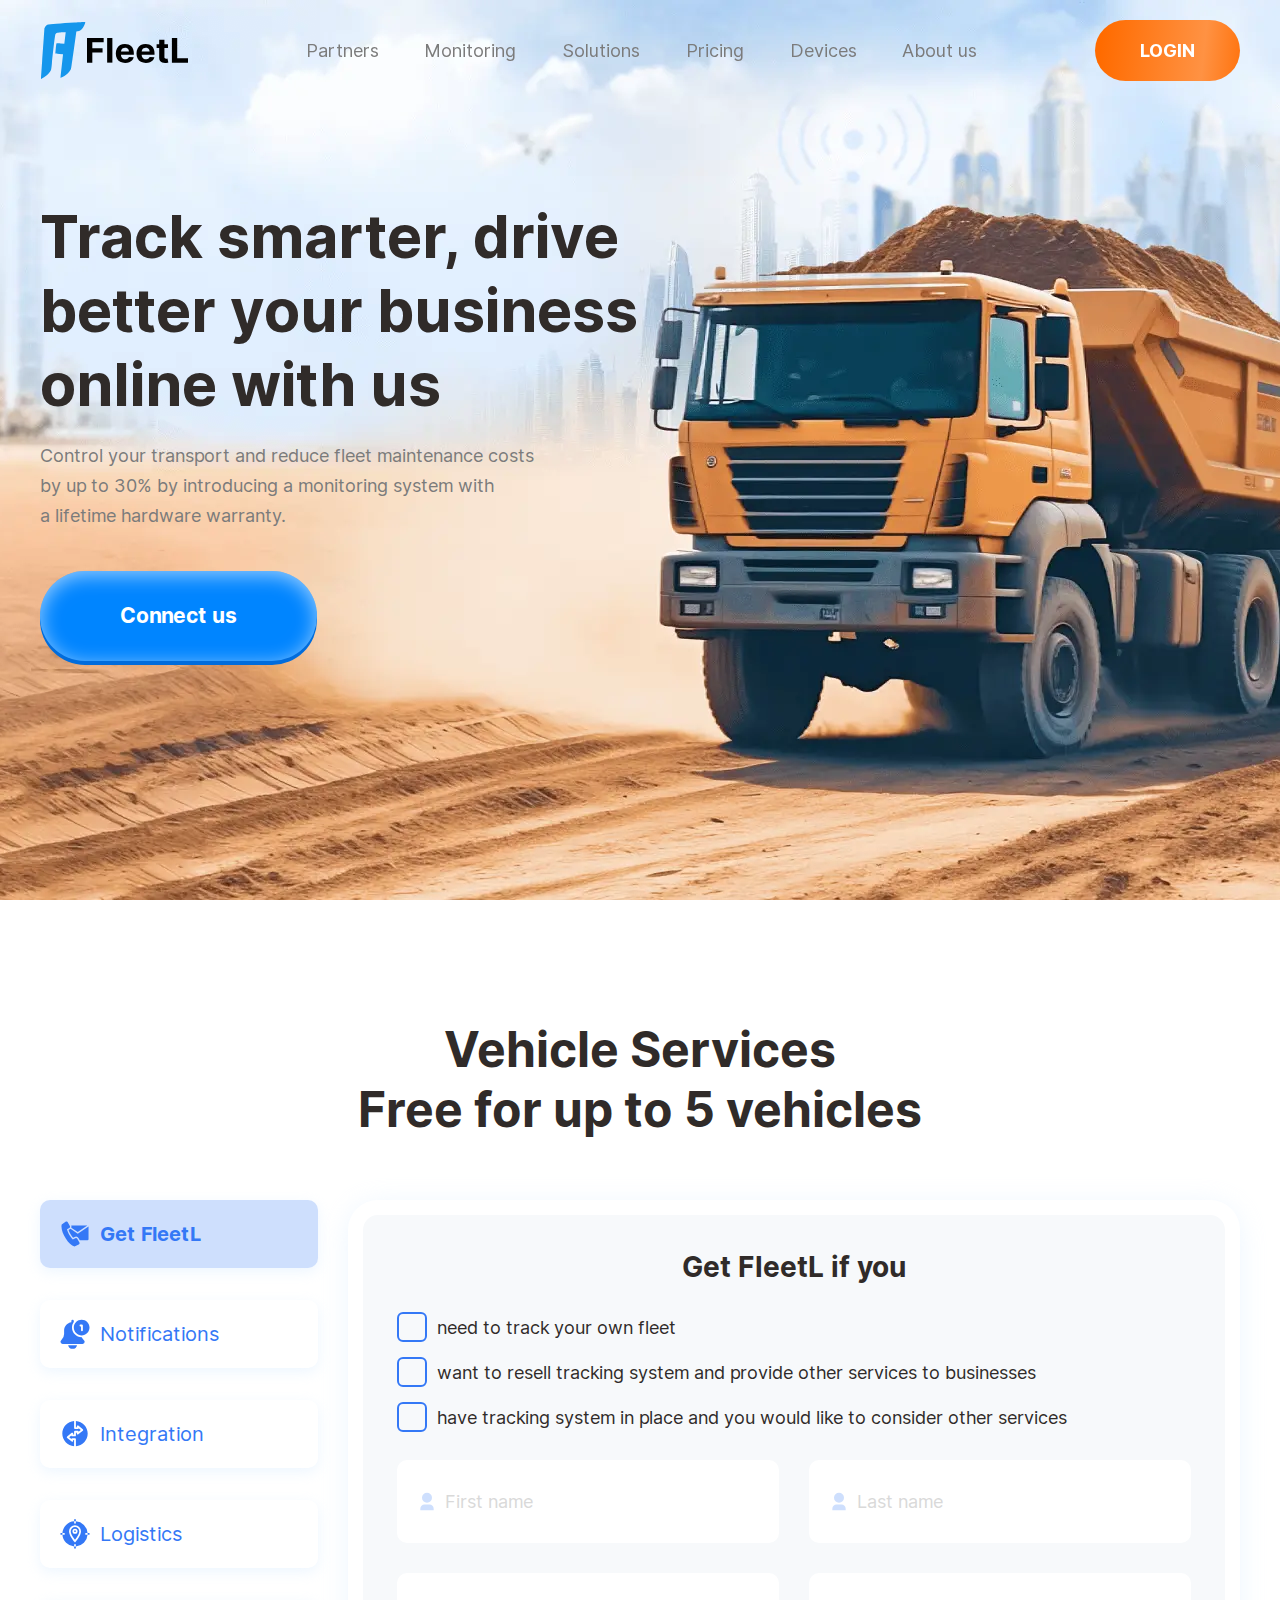
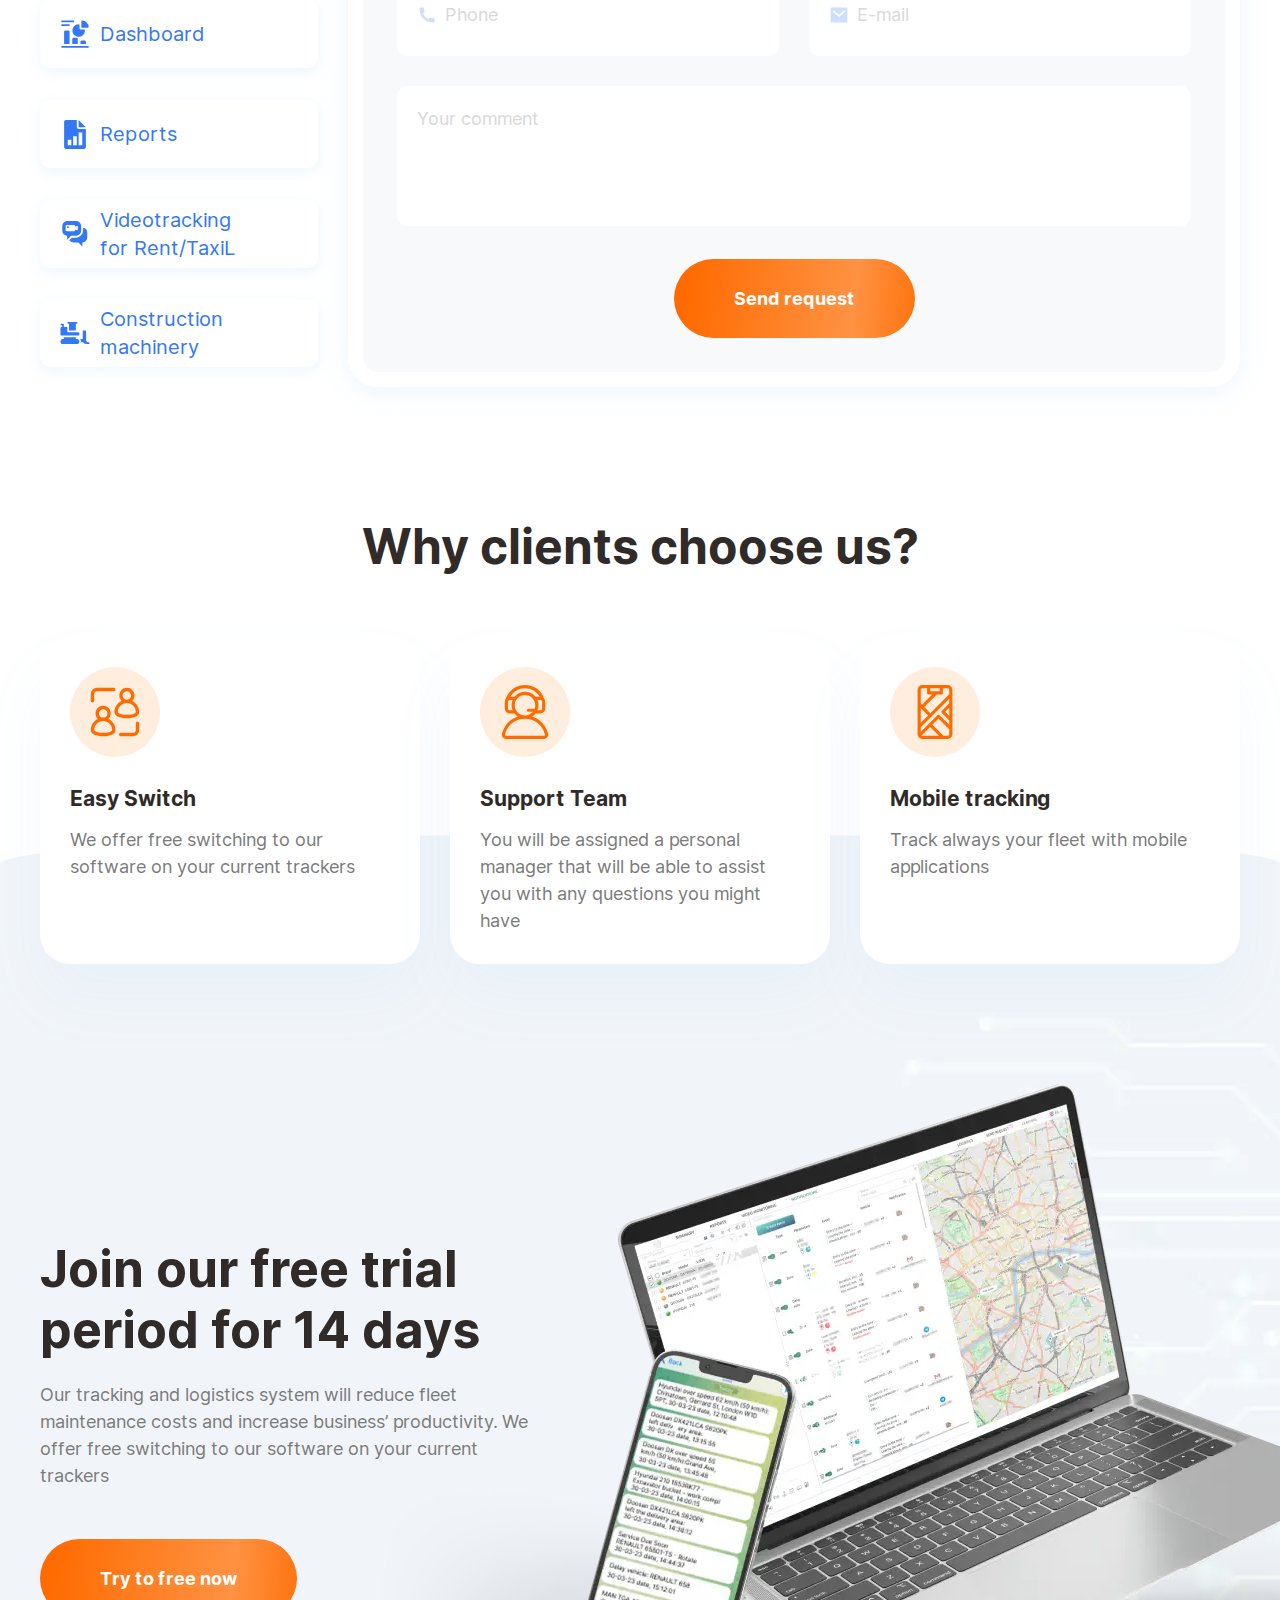
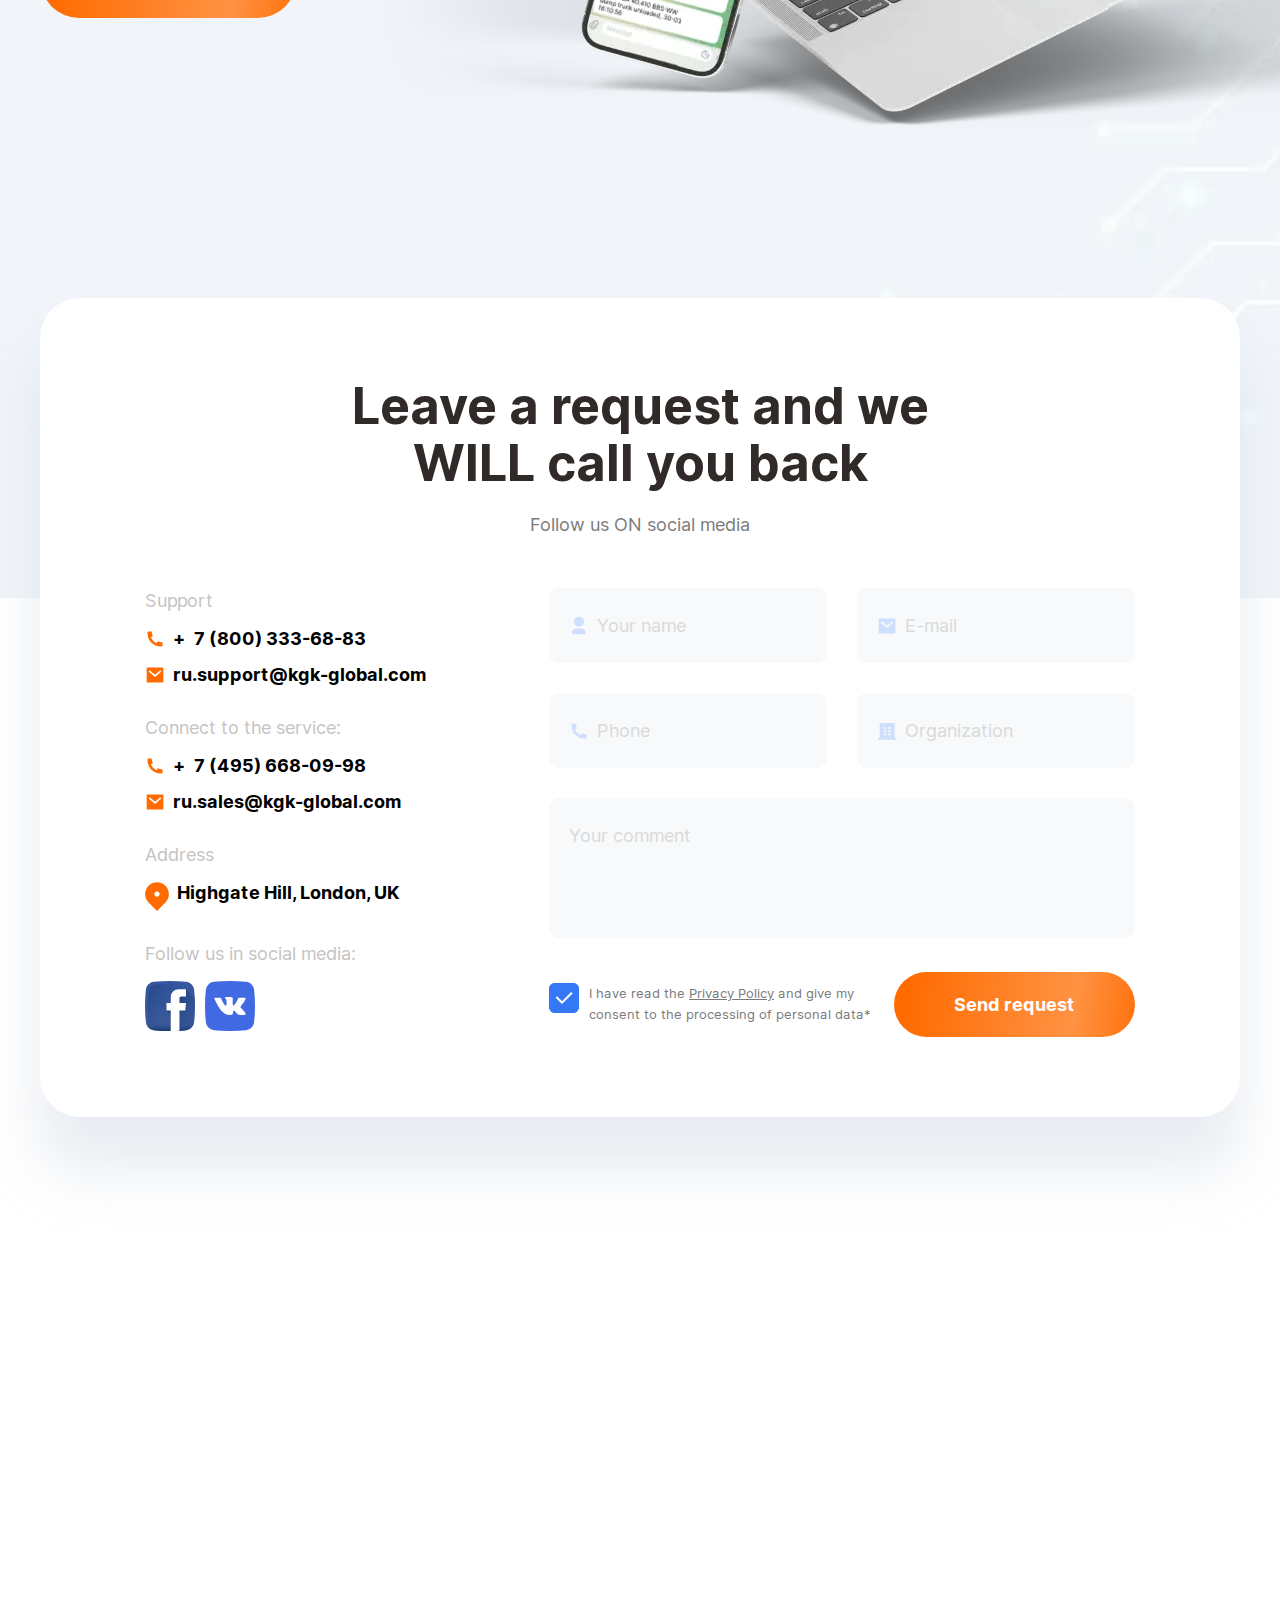
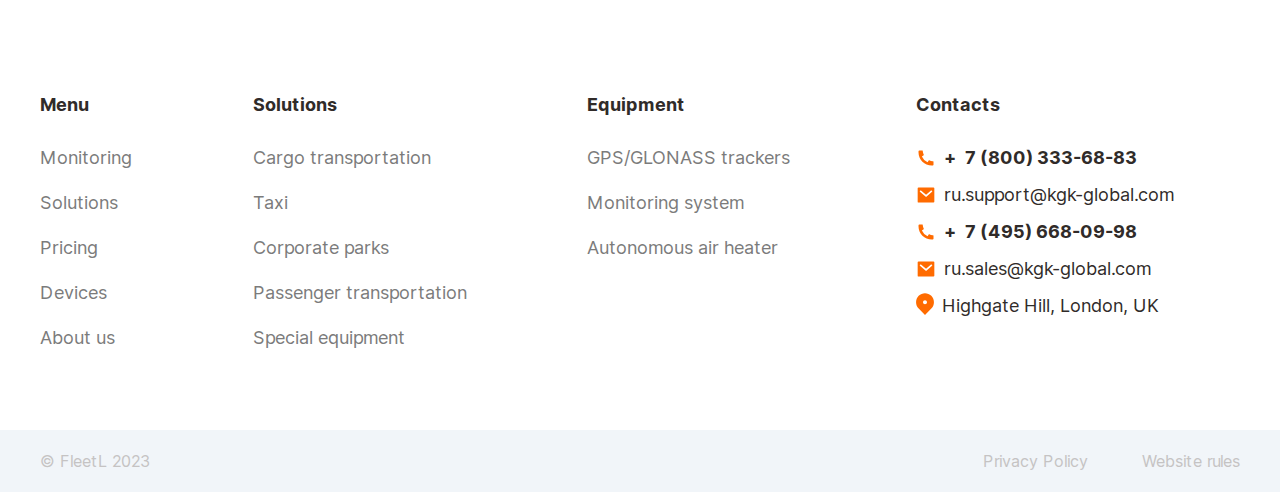
==== index.html @ 18dee400 "first commit" ====
<!DOCTYPE html>
<html lang="ru" class="page">

<head>
  <meta charset="UTF-8">
  <meta name="viewport" content="width=device-width, initial-scale=1.0">
  <link rel="shortcut icon" href="favicon.ico" type="image/x-icon">
  <meta http-equiv="X-UA-Compatible" content="ie=edge">
  <meta name="theme-color" content="#111111">
  <title>FleetL</title>
  <link rel="preload" href="fonts/Inter-Regular.woff2" as="font" type="font/woff2" crossorigin>
  <link rel="preload" href="fonts/Inter-Bold.woff2" as="font" type="font/woff2" crossorigin>
  <link rel="preload" href="fonts/Helvetica-Regular.woff2" as="font" type="font/woff2" crossorigin>
  <link rel="preload" href="fonts/Helvetica-Bold.woff2" as="font" type="font/woff2" crossorigin>
  <link rel="stylesheet" href="css/vendor.css">
  <link rel="stylesheet" href="css/main.css">
  <script defer src="https://api-maps.yandex.ru/2.1/?apikey=ваш API-ключ&lang=ru_RU"></script>
  <script defer src="js/main.js"></script>
</head>

<body class="page__body">
  <div class="site-container">
    <header class="header visible">
  <div class="container header__container">
    <div class="header__inner">
      <a href="#" class="header__logo" data-menu-item>
        <img width="148" height="59" src="./img/header-logo.svg" alt="">
      </a>
      <nav class="nav header__hav">
        <ul class="nav__list list-reset">
          <li><a href="#">Partners</a></li>
          <li><a href="#">Monitoring</a></li>
          <li><a href="#">Solutions</a></li>
          <li><a href="#">Pricing</a></li>
          <li><a href="#">Devices</a></li>
          <li><a href="#">About us</a></li>
        </ul>
      </nav>
      <a href="#" class="header__btn orange-btn">
        LOGIN
      </a>
      <div class="header__right">
        <a href="#" class="header__phone">
          <svg class="">
            <use xlink:href="img/sprite.svg#phone"></use>
          </svg>
        </a>
        <div class="header__burger">
          <button class="burger" aria-label="Открыть меню" aria-expanded="false"  data-burger>
            <span class="burger__line"></span>
          </button>
        </div>
      </div>
    </div>
  </div>
  <div class="menu header__menu" data-menu>
    <nav class="nav header__hav">
      <ul class="nav__list list-reset">
        <li><a data-menu-item href="#">Partners</a></li>
        <li><a data-menu-item href="#">Monitoring</a></li>
        <li><a data-menu-item href="#">Solutions</a></li>
        <li><a data-menu-item href="#">Pricing</a></li>
        <li><a data-menu-item href="#">Devices</a></li>
        <li><a data-menu-item href="#">About us</a></li>
      </ul>
    </nav>
    <a href="#" class="header__btn orange-btn" data-menu-item>
      Contact us
    </a>
  </div>
</header>

    <main class="main">
      <section class="hero">
  <div class="container hero__container">
    <div class="hero__inner">
      <div class="hero__head">
        <h1>Track smarter, drive <br>
          better your business <br>
          online with us
        </h1>
        <p>
          Control your transport and reduce fleet maintenance costs by up to 30% by introducing a monitoring system with a lifetime hardware warranty.
        </p>
      </div>
      <a href="#" class="hero__btn">
        Connect us
      </a>
    </div>
  </div>
</section>

      <section class="service">
  <div class="container service__container">
    <h2 class="section-title">
      Vehicle Services <br>
      Free for up to 5 vehicles
    </h2>
    <div class="service__inner tab">
      <div class="tab__btns">
        <button class="btn-reset tab__btn tab__btn-1 active" data-tab="1">
          <svg class="">
            <use xlink:href="img/sprite.svg#tab1"></use>
          </svg>
          <span>Get FleetL</span>
        </button>
        <button class="btn-reset tab__btn tab__btn-2" data-tab="2">
          <svg class="">
            <use xlink:href="img/sprite.svg#tab2"></use>
          </svg>
          <span>Notifications</span>
        </button>
        <button class="btn-reset tab__btn tab__btn-3" data-tab="3">
          <svg class="">
            <use xlink:href="img/sprite.svg#tab3"></use>
          </svg>
          <span>Integration</span>
        </button>
        <button class="btn-reset tab__btn tab__btn-4" data-tab="4">
          <svg class="">
            <use xlink:href="img/sprite.svg#tab4"></use>
          </svg>
          <span>Logistics</span>
        </button>
        <button class="btn-reset tab__btn tab__btn-5" data-tab="5">
          <svg class="">
            <use xlink:href="img/sprite.svg#tab5"></use>
          </svg>
          <span>Dashboard</span>
        </button>
        <button class="btn-reset tab__btn tab__btn-6" data-tab="6">
          <svg class="">
            <use xlink:href="img/sprite.svg#tab6"></use>
          </svg>
          <span>Reports</span>
        </button>
        <button class="btn-reset tab__btn tab__btn-7" data-tab="7">
          <svg class="">
            <use xlink:href="img/sprite.svg#tab7"></use>
          </svg>
          <span>Videotracking <br>
            for Rent/TaxiL</span>
        </button>
        <button class="btn-reset tab__btn tab__btn-8" data-tab="8">
          <svg class="">
            <use xlink:href="img/sprite.svg#tab8"></use>
          </svg>
          <span>Construction machinery</span>
        </button>
      </div>
      <div class="tab__body">
        <div class="tab__content tab__content-1 active">
          <div class="tab-1">
            <h3>Get FleetL if you</h3>
            <form action="#" class="tab__form">
              <label class="custom-checkbox">
                <input type="checkbox" class="custom-checkbox__field">
                <span class="custom-checkbox__content">need to track your own fleet</span>
              </label>
              <label class="custom-checkbox">
                <input type="checkbox" class="custom-checkbox__field">
                <span class="custom-checkbox__content">want to resell tracking system and provide other services to businesses</span>
              </label>
              <label class="custom-checkbox">
                <input type="checkbox" class="custom-checkbox__field">
                <span class="custom-checkbox__content">have tracking system in place and you would like to consider other services</span>
              </label>
              <div class="tab__form-inner">
                <div class="tab__form-group">
                  <input class="input-reset" type="text" placeholder="First name">
                  <svg class="">
                    <use xlink:href="img/sprite.svg#user"></use>
                  </svg>
                </div>
                <div class="tab__form-group">
                  <input class="input-reset" type="text" placeholder="Last name">
                  <svg class="">
                    <use xlink:href="img/sprite.svg#user"></use>
                  </svg>
                </div>
                <div class="tab__form-group">
                  <input class="input-reset" type="tel" placeholder="Phone">
                  <svg class="">
                    <use xlink:href="img/sprite.svg#tel"></use>
                  </svg>
                </div>
                <div class="tab__form-group">
                  <input class="input-reset" type="email" placeholder="E-mail">
                  <svg class="">
                    <use xlink:href="img/sprite.svg#mail"></use>
                  </svg>
                </div>
                <div class="tab__form-group">
                  <textarea class="input-reset" placeholder="Your comment"></textarea>
                </div>
              </div>
              <button class="btn-reset tab__form-btn orange-btn">
                Send request
              </button>
            </form>
          </div>
        </div>
        <div class="tab__content tab__content-2 tab-bg">
          <div class="second">
            <div class="second__inner">
              <h3>Improve Driver Efficiency</h3>
              <p class="text-left">
                Vehicle tracking can also be used to improve driver efficiency by identifying areas of poor performance. 
                For example, is a driver consistently arriving late, do they have numerous failed deliveries, or are they simply delivering less than their colleagues?
                By monitoring this information, fleet managers can ensure their drivers become more efficient and improve their overall performance.
              </p>
              <div class="second__img">
                <img width="592" height="323" src="./img/secon-tab-img.webp" alt="">
              </div>
            </div>
          </div>
        </div>
        <div class="tab__content tab__content-3 tab-bg">
          <div class="third">
            <h3>Automated system</h3>
            <div class="third__inner">
              <div class="third__info">
                <p>
                  We offer API integrations to make your work process much easier and more streamlined.
                </p>
                <p>
                  Unsure of which type of integration to use? Our direct integration is perfect for integrating communication apps.
                  So, if you want happier customers and fewer inquiries for your customer service team, inline your apps with <b>FleetL</b>.
                </p>
                <p>
                  Our software allows easy integration with diffrent platforms. The result is an automated seamless technology in your business.
                </p>
              </div>
              <div class="third__img">
                <img width="420" height="462" src="./img/third-tab-img.webp" alt="">
              </div>
            </div>
          </div>
        </div>
        <div class="tab__content tab__content-4 tab-bg">
          <div class="fourth">
            <div class="fourth__inner">
              <div class="fourth__info">
                <h3 class="text-center">Logistics <br />Planning and Control</h3>
                <p>Easy and fast planning of routes for the delivery of goods. Efficient route control.</p>
              </div>
              <div class="fourth__img">
                <img width="629" height="436" src="./img/fourth-tab-img.webp" alt="">
              </div>
            </div>
          </div>
        </div>
        <div class="tab__content tab__content-5">
          <img class="tab-5__scroll-touch" width="70" height="70" src="./img/scroll-touch.webp" alt="">
          <div class="fifth">
            <div class="fifth__img fifth__img-big">
              <img width="892" height="628" src="../img/fourth-img-big.webp" alt="">
            </div>
            <div class="fifth__img fifth__img-small">
              <img width="469" height="402" src="../img/fourth-img-small.webp" alt="">
            </div>
          </div>
        </div>
        <div class="tab__content tab__content-6 tab-bg">
          <div class="reports">
            <div class="swiper reports__swiper">
              <div class="swiper-wrapper">
                <div class="swiper-slide">
                  <div class="reports__inner">
                    <div class="reports__info">
                      <h3>Detailed report</h3>
                      <p>
                        Detailed report - is the mostly used report of this software. It shows the daily work characteristics of a specific vehicle.
                      </p>
                      <!-- <p>
                        Lorem ipsum dolor sit amet consectetur adipisicing elit. Cupiditate, quidem?
                      </p> -->
                    </div>
                    <div class="reports__img">
                      <img width="762" height="502" src="./img/reports-img1.webp" alt="">
                    </div>
                  </div>
                </div>
                <div class="swiper-slide">
                  <div class="reports__inner">
                    <div class="reports__info">
                      <h3>Drill for more detailes </h3>
                      <p>
                        You can find all the details for a specific vehicle work on that page.
                      </p>
                      <!-- <p>
                        Detailed report- is ghhjbbvhbjbcj ghbds hburhe kjjkbn. hhjfbk hbfbknfnv dhhjbbj
                      </p> -->
                    </div>
                    <div class="reports__img">
                      <img width="762" height="502" src="./img/reports-img2.webp" alt="">
                    </div>
                  </div>
                </div>
                <div class="swiper-slide">
                  <div class="reports__inner">
                    <div class="reports__info">
                      <h3>Fuel report</h3>
                      <p>
                        Get to this report when you need to optimize your vehicle fuel consumption.
                        It shows the fuel consumption rate as well as liters filled in a vehicle tank or drained out of it.
                      </p>
                      <!-- <p>
                        Detailed report- is ghhjbbvhbjbcj ghbds hburhe kjjkbn. hhjfbk hbfbknfnv dhhjbbj
                      </p> -->
                    </div>
                    <div class="reports__img">
                      <img width="762" height="502" src="./img/reports-img3.webp" alt="">
                    </div>
                  </div>
                </div>
              </div>
              <div class="reports__swiper-btns">
                <div class="slide-prev">
                  <svg width="13" height="20" viewBox="0 0 13 20" fill="none" xmlns="http://www.w3.org/2000/svg">
                    <path d="M11 18L3 10L11 2" stroke-width="3"/>
                  </svg>
                </div>
                <div class="slide-next">
                  <svg width="13" height="20" viewBox="0 0 13 20" fill="none" xmlns="http://www.w3.org/2000/svg">
                    <path d="M2 18L10 10L2 2" stroke-width="3"/>
                  </svg>
                </div>
              </div>
            </div>
          </div>
        </div>
        <div class="tab__content tab__content-7">
          <img class="tab-7__scroll-touch" width="70" height="70" src="./img/scroll-touch.webp" alt="">
          <div class="fifth">
            <div class="fifth__img fifth__img-big">
              <img width="892" height="608" src="../img/track-img-big.webp" alt="">
            </div>
            <div class="fifth__img fifth__img-small">
              <img width="469" height="402" src="../img/track-img-small.webp" alt="">
            </div>
          </div>
        </div>
        <div class="tab__content tab__content-8">
          <div class="machine__info">
            <h3>
              Construction
              machinery
            </h3>
            <ul class="list-reset machine__list">
              <li>
                <div class="machine__list-icon">
                  <svg class="">
                    <use xlink:href="img/sprite.svg#machine-icon1"></use>
                  </svg>
                </div>
                <p>Concrete mixer rotation control</p>
              </li>
              <li>
                <div class="machine__list-icon">
                  <svg class="">
                    <use xlink:href="img/sprite.svg#machine-icon2"></use>
                  </svg>
                </div>
                <p>Excavator bucket control</p>
              </li>
              <li>
                <div class="machine__list-icon">
                  <svg class="">
                    <use xlink:href="img/sprite.svg#machine-icon3"></use>
                  </svg>
                </div>
                <p>Loading / Unloading control</p>
              </li>
              <li>
                <div class="machine__list-icon">
                  <svg class="">
                    <use xlink:href="img/sprite.svg#machine-icon4"></use>
                  </svg>
                </div>
                <p>Cold room temperature control</p>
              </li>
              <li>
                <div class="machine__list-icon">
                  <svg class="">
                    <use xlink:href="img/sprite.svg#machine-icon5"></use>
                  </svg>
                </div>
                <p>Fuel filling and draining control</p>
              </li>
            </ul>
          </div>
          <img class="tab-8__scroll-touch" width="70" height="70" src="./img/scroll-touch.webp" alt="">
          <div class="fifth">
            <div class="fifth__img fifth__img-big">
              <img width="892" height="608" src="../img/machine-img-big.webp" alt="">
            </div>
            <div class="fifth__img fifth__img-small">
              <img width="469" height="402" src="../img/machine-img-small.webp" alt="">
            </div>
          </div>
        </div>
      </div>
    </div>
  </div>
</section>

      <section class="why">
  <div class="container why__container">
    <h2 class="section-title">
      Why clients choose us?
    </h2>
    <div class="why__inner">
      <div class="why__item">
        <div class="why__item-icon">
          <svg class="">
            <use xlink:href="img/sprite.svg#why-icon1"></use>
          </svg>
        </div>
        <h3>Easy Switch</h3>
        <p>
          We offer free switching to our software on your current trackers
        </p>
      </div>
      <div class="why__item">
        <div class="why__item-icon">
          <svg class="">
            <use xlink:href="img/sprite.svg#why-icon2"></use>
          </svg>
        </div>
        <h3>Support Team</h3>
        <p>
          You will be assigned a personal manager that will be able to assist you with any questions you might have
        </p>
      </div>
      <div class="why__item">
        <div class="why__item-icon">
          <svg class="">
            <use xlink:href="img/sprite.svg#why-icon3"></use>
          </svg>
        </div>
        <h3>Mobile tracking</h3>
        <p>
          Track always your fleet with mobile applications
        </p>
      </div>
    </div>
  </div>
</section>

      <section class="free">
  <div class="container free__container">
    <div class="free__inner">
      <div class="free__info">
        <h2>
          Join our free trial period for 14 days
        </h2>
        <p>
          Our tracking and logistics system will reduce fleet maintenance costs and increase business’ productivity.
          We offer free switching to our software on your current trackers
        </p>
        <a href="#" class="free__btn orange-btn">
          Try to free now
        </a>
      </div>
      <div class="free__img">
        <img width="1171" height="648" src="../img/free-img.webp" alt="">
      </div>
    </div>
  </div>
</section>

      <section id="map" class="map">
  <div class="map__content contact">
    <div class="contact__head">
      <h2 class="section-title">
        Leave a request and we WILL call you back
      </h2>
      <p>
        Follow us ON social media
      </p>
    </div>
    <div class="contact__inner">
      <div class="contact__left">
        <div class="contact__left-row">
          <h3>Support</h3>
          <a href="#">
            <svg class="">
              <use xlink:href="img/sprite.svg#tel"></use>
            </svg>
            <span>+</span>7 (800) 333-68-83
          </a>
          <a href="#">
            <svg class="">
              <use xlink:href="img/sprite.svg#mail"></use>
            </svg>
            ru.support@kgk-global.com
          </a>
        </div>
        <div class="contact__left-row">
          <h3>Connect to the service:</h3>
          <a href="#">
            <svg class="">
              <use xlink:href="img/sprite.svg#tel"></use>
            </svg>
            <span>+</span>7 (495) 668-09-98
          </a>
          <a href="#">
            <svg class="">
              <use xlink:href="img/sprite.svg#mail"></use>
            </svg>
            ru.sales@kgk-global.com
          </a>
        </div>
        <div class="contact__left-row">
          <h3>Address</h3>
          <p>
            <img width="24" height="24" src="./img/pin.svg" alt="">
            <span>
              Highgate Hill, London, UK
            </span>
          </p>
        </div>
        <div class="contact__left-row">
          <h3>Follow us in social media:</h3>
          <div class="contact__socials">
            <a href="#">
              <img width="50" height="50" src="./img//facebook.svg" alt="">
            </a>
            <a href="#">
              <img width="50" height="50" src="./img//vk.svg" alt="">
            </a>
          </div>
        </div>
      </div>
      <div class="contact__right">
        <div class="contact__form">
          <div class="contact__form-inner">
            <div class="contact__form-group">
              <input class="input-reset" type="text" placeholder="Your name">
              <svg class="">
                <use xlink:href="img/sprite.svg#user"></use>
              </svg>
            </div>
            <div class="contact__form-group">
              <input class="input-reset" type="email" placeholder="E-mail">
              <svg class="">
                <use xlink:href="img/sprite.svg#mail"></use>
              </svg>
            </div>
            <div class="contact__form-group">
              <input class="input-reset" type="tel" placeholder="Phone">
              <svg class="">
                <use xlink:href="img/sprite.svg#tel"></use>
              </svg>
            </div>
            <div class="contact__form-group">
              <input class="input-reset" type="text" placeholder="Organization">
              <svg class="">
                <use xlink:href="img/sprite.svg#org"></use>
              </svg>
            </div>
            <div class="contact__form-group">
              <textarea class="input-reset" placeholder="Your comment"></textarea>
            </div>
          </div>
          <div class="contact__form-bottom">
            <label class="custom-checkbox">
              <input checked type="checkbox" class="custom-checkbox__field">
              <span class="custom-checkbox__content">I have read the <a href="#">Privacy Policy</a> and give my <br> consent to the processing of personal data*</span>
            </label>
            <button class="btn-reset contact__form-btn orange-btn">
              Send request
            </button>
          </div>
        </div>
      </div>
    </div>
  </div>
</section>

    </main>
    <footer class="footer">
  <div class="footer__top">
    <div class="container">
      <div class="footer__top-inner">
        <div class="footer__left">
          <div class="footer__col footer__col-1">
            <h3>Menu</h3>
            <ul class="list-reset">
              <li><a href="#">Monitoring</a></li>
              <li><a href="#">Solutions</a></li>
              <li><a href="#">Pricing</a></li>
              <li><a href="#">Devices</a></li>
              <li><a href="#">About us</a></li>
            </ul>
          </div>
          <div class="footer__col footer__col-2">
            <h3>Solutions</h3>
            <ul class="list-reset">
              <li><a href="#">Cargo transportation</a></li>
              <li><a href="#">Taxi</a></li>
              <li><a href="#">Corporate parks</a></li>
              <li><a href="#">Passenger transportation</a></li>
              <li><a href="#">Special equipment</a></li>
            </ul>
          </div>
          <div class="footer__col footer__col-3">
            <h3>Equipment</h3>
            <ul class="list-reset">
              <li><a href="#">GPS/GLONASS trackers</a></li>
              <li><a href="#">Monitoring system</a></li>
              <li><a href="#">Autonomous air heater</a></li>
            </ul>
          </div>
        </div>
        <div class="footer__right">
          <h3>Contacts</h3>
          <ul class="list-reset">
            <li>
              <a href="#" class="footer__phone">
                <svg class="">
                  <use xlink:href="img/sprite.svg#tel"></use>
                </svg>
                <span>+</span>7 (800) 333-68-83
              </a>
            </li>
            <li>
              <a href="#">
                <svg class="">
                  <use xlink:href="img/sprite.svg#mail"></use>
                </svg>
                ru.support@kgk-global.com
              </a>
            </li>
            <li>
              <a href="#" class="footer__phone">
                <svg class="">
                  <use xlink:href="img/sprite.svg#tel"></use>
                </svg>
                <span>+</span>7 (495) 668-09-98
              </a>
            </li>
            <li>
              <a href="#">
                <svg class="">
                  <use xlink:href="img/sprite.svg#mail"></use>
                </svg>
                ru.sales@kgk-global.com
              </a>
            </li>
            <li>
              <img width="18" height="22" src="./img/pin.svg" alt="">
              <p>
                Highgate Hill, London, UK
              </p>
            </li>
          </ul>
        </div>
      </div>
    </div>
  </div>
  <div class="footer__bottom">
    <div class="container">
      <div class="footer__bottom-inner">
        <p>© FleetL 2023</p>
        <div class="footer__bottom-links">
          <a href="#">Privacy Policy</a>
          <a href="#">Website rules</a>
        </div>
      </div>
    </div>
  </div>
</footer>

  </div>
</body>

</html>
---- css/main.css ----
:root {
  --font-family: "Helvetica", sans-serif;
  --content-width: 1200px;
  --container-offset: 10px;
  --container-width: calc(var(--content-width) + (var(--container-offset) * 2));
  --white: #fff;
  --black: #000;
  --orange: #FF6B00;
  --blue: #3478F6;
}

/* stylelint-disable */ /* stylelint-disable */ /* stylelint-disable */
.custom-checkbox__field:checked + .custom-checkbox__content::after {
  opacity: 1;
}

.custom-checkbox__field:disabled + .custom-checkbox__content {
  opacity: 0.4;
  pointer-events: none;
}

/* stylelint-disable */ /* stylelint-disable */ /* stylelint-disable value-keyword-case */
@font-face {
  font-family: "Inter";
  src: url("../fonts/../fonts/Inter-Regular.woff2") format("woff2");
  font-weight: 400;
  font-display: swap;
  font-style: normal;
}
@font-face {
  font-family: "Inter";
  src: url("../fonts/../fonts/Inter-Bold.woff2") format("woff2");
  font-weight: 700;
  font-display: swap;
  font-style: normal;
}
@font-face {
  font-family: "Helvetica";
  src: url("../fonts/../fonts/Inter-Regular.woff2") format("woff2");
  font-weight: 400;
  font-display: swap;
  font-style: normal;
}
@font-face {
  font-family: "Helvetica";
  src: url("../fonts/../fonts/Inter-Bold.woff2") format("woff2");
  font-weight: 700;
  font-display: swap;
  font-style: normal;
}
html {
  -webkit-box-sizing: border-box;
  box-sizing: border-box;
}

*,
*::before,
*::after {
  -webkit-box-sizing: inherit;
  box-sizing: inherit;
  margin: 0;
  padding: 0;
}

p {
  margin: 0;
}

h1,
h2,
h3,
h4,
h5,
h6 {
  margin: 0;
}

.page {
  height: 100%;
  font-family: var(--font-family, sans-serif);
  -webkit-text-size-adjust: 100%;
}

.page__body {
  margin: 0;
  min-width: 320px;
  min-height: 100%;
  font-size: 16px;
}

img {
  height: auto;
  max-width: 100%;
  -o-object-fit: cover;
  object-fit: cover;
  display: block;
}

a {
  text-decoration: none;
}

.site-container {
  overflow: hidden;
}

.is-hidden {
  display: none !important; /* stylelint-disable-line declaration-no-important */
}

.btn-reset {
  border: none;
  padding: 0;
  background-color: transparent;
  cursor: pointer;
}

.list-reset {
  list-style: none;
  margin: 0;
  padding: 0;
}

.input-reset {
  -webkit-appearance: none;
  -moz-appearance: none;
  appearance: none;
  border: none;
  border-radius: 0;
  background-color: #fff;
}
.input-reset::-webkit-search-decoration, .input-reset::-webkit-search-cancel-button, .input-reset::-webkit-search-results-button, .input-reset::-webkit-search-results-decoration {
  display: none;
}

.visually-hidden {
  position: absolute;
  overflow: hidden;
  margin: -1px;
  border: 0;
  padding: 0;
  width: 1px;
  height: 1px;
  clip: rect(0 0 0 0);
}

.container {
  margin: 0 auto;
  padding: 0 var(--container-offset);
  max-width: var(--container-width);
}

.js-focus-visible :focus:not(.focus-visible) {
  outline: none;
}

.centered {
  text-align: center;
}

.dis-scroll {
  position: fixed;
  left: 0;
  top: 0;
  overflow: hidden;
  width: 100%;
  height: 100vh;
  -ms-scroll-chaining: none;
  overscroll-behavior: none;
}

.page--ios .dis-scroll {
  position: relative;
}

.orange-btn {
  font-weight: 700;
  font-size: 18px;
  line-height: 21px;
  color: #FFFFFF;
  background: -o-linear-gradient(353.83deg, #FF6B00 5.39%, #FF9243 74.1%, #FF6B00 106.87%);
  background: linear-gradient(96.17deg, #FF6B00 5.39%, #FF9243 74.1%, #FF6B00 106.87%);
  border-radius: 40px;
}
.orange-btn:hover {
  background: -o-linear-gradient(29.83deg, #FF6B00 5.39%, #FF9243 74.1%, #FF6B00 106.87%);
  background: linear-gradient(60.17deg, #FF6B00 5.39%, #FF9243 74.1%, #FF6B00 106.87%);
}
.orange-btn:active {
  background: -o-linear-gradient(59.83deg, #FF6B00 5.39%, #FF9243 74.1%, #FF6B00 106.87%);
  background: linear-gradient(30.17deg, #FF6B00 5.39%, #FF9243 74.1%, #FF6B00 106.87%);
}

.section-title {
  font-weight: 700;
  font-size: 48px;
  line-height: 60px;
  color: #302B29;
}

[class*=copyrights-pane] {
  display: none !important;
}

[class*=ground-pane] {
  -webkit-filter: grayscale(1);
  filter: grayscale(1);
}

.header {
  padding: 20px 0;
  position: fixed;
  left: 0;
  top: 0;
  width: 100%;
  z-index: 200;
  -webkit-transform: translateY(-100%);
  -ms-transform: translateY(-100%);
  transform: translateY(-100%);
  -webkit-transition: 0.3s;
  -o-transition: 0.3s;
  transition: 0.3s;
}
.header.visible {
  -webkit-transform: translateY(0);
  -ms-transform: translateY(0);
  transform: translateY(0);
}
.header.active {
  background-color: #ebf4fd;
}
.header__inner {
  display: -webkit-box;
  display: -ms-flexbox;
  display: flex;
  -webkit-box-align: center;
  -ms-flex-align: center;
  align-items: center;
  -webkit-box-pack: justify;
  -ms-flex-pack: justify;
  justify-content: space-between;
  gap: 20px;
}
.header__logo {
  max-width: 148px;
  -ms-flex-negative: 0;
  flex-shrink: 0;
}
.header__btn {
  -ms-flex-negative: 0;
  flex-shrink: 0;
  padding: 20px 45px;
}
.header__right {
  display: none;
  -webkit-box-align: center;
  -ms-flex-align: center;
  align-items: center;
  gap: 10px;
}
.header__phone {
  width: 40px;
  height: 40px;
  border-radius: 50%;
  background-color: var(--orange);
  display: -webkit-box;
  display: -ms-flexbox;
  display: flex;
  -webkit-box-align: center;
  -ms-flex-align: center;
  align-items: center;
  -webkit-box-pack: center;
  -ms-flex-pack: center;
  justify-content: center;
}
.header__phone svg {
  width: 20px;
  height: 20px;
  fill: var(--white);
}
.header__burger {
  width: 40px;
  height: 40px;
  border-radius: 50%;
  background-color: var(--orange);
  display: -webkit-box;
  display: -ms-flexbox;
  display: flex;
  -webkit-box-align: center;
  -ms-flex-align: center;
  align-items: center;
  -webkit-box-pack: center;
  -ms-flex-pack: center;
  justify-content: center;
}

.burger {
  --burger-width: 20px;
  --burger-height: 18px;
  --burger-line-height: 4px;
  position: relative;
  border: none;
  padding: 0;
  width: var(--burger-width);
  height: var(--burger-height);
  color: var(--white);
  background-color: transparent;
  cursor: pointer;
}
.burger::before, .burger::after {
  content: "";
  position: absolute;
  left: 0;
  width: 100%;
  height: var(--burger-line-height);
  background-color: currentColor;
  -webkit-transition: top 0.3s ease-in-out, -webkit-transform 0.3s ease-in-out;
  transition: top 0.3s ease-in-out, -webkit-transform 0.3s ease-in-out;
  -o-transition: transform 0.3s ease-in-out, top 0.3s ease-in-out;
  transition: transform 0.3s ease-in-out, top 0.3s ease-in-out;
  transition: transform 0.3s ease-in-out, top 0.3s ease-in-out, -webkit-transform 0.3s ease-in-out;
  border-radius: 10px;
}
.burger::before {
  top: 0;
}
.burger::after {
  top: calc(100% - var(--burger-line-height));
}
.burger__line {
  position: absolute;
  left: 0;
  top: 50%;
  width: 100%;
  height: var(--burger-line-height);
  background-color: currentColor;
  -webkit-transform: translateY(-50%);
  -ms-transform: translateY(-50%);
  transform: translateY(-50%);
  -webkit-transition: -webkit-transform 0.3s ease-in-out;
  transition: -webkit-transform 0.3s ease-in-out;
  -o-transition: transform 0.3s ease-in-out;
  transition: transform 0.3s ease-in-out;
  transition: transform 0.3s ease-in-out, -webkit-transform 0.3s ease-in-out;
  border-radius: 10px;
}
.burger--active::before {
  top: 45%;
  -webkit-transform: rotate(45deg);
  -ms-transform: rotate(45deg);
  transform: rotate(45deg);
  -webkit-transition: top 0.3s ease-in-out, -webkit-transform 0.3s ease-in-out;
  transition: top 0.3s ease-in-out, -webkit-transform 0.3s ease-in-out;
  -o-transition: transform 0.3s ease-in-out, top 0.3s ease-in-out;
  transition: transform 0.3s ease-in-out, top 0.3s ease-in-out;
  transition: transform 0.3s ease-in-out, top 0.3s ease-in-out, -webkit-transform 0.3s ease-in-out;
}
.burger--active::after {
  top: 45%;
  -webkit-transform: rotate(-45deg);
  -ms-transform: rotate(-45deg);
  transform: rotate(-45deg);
  -webkit-transition: top 0.3s ease-in-out, -webkit-transform 0.3s ease-in-out;
  transition: top 0.3s ease-in-out, -webkit-transform 0.3s ease-in-out;
  -o-transition: transform 0.3s ease-in-out, top 0.3s ease-in-out;
  transition: transform 0.3s ease-in-out, top 0.3s ease-in-out;
  transition: transform 0.3s ease-in-out, top 0.3s ease-in-out, -webkit-transform 0.3s ease-in-out;
}
.burger--active .burger__line {
  -webkit-transform: scale(0);
  -ms-transform: scale(0);
  transform: scale(0);
  -webkit-transition: -webkit-transform 0.3s ease-in-out;
  transition: -webkit-transform 0.3s ease-in-out;
  -o-transition: transform 0.3s ease-in-out;
  transition: transform 0.3s ease-in-out;
  transition: transform 0.3s ease-in-out, -webkit-transform 0.3s ease-in-out;
}

.nav {
  width: 100%;
  max-width: 672px;
}
.nav__list {
  display: -webkit-box;
  display: -ms-flexbox;
  display: flex;
  -webkit-box-align: center;
  -ms-flex-align: center;
  align-items: center;
  -webkit-box-pack: justify;
  -ms-flex-pack: justify;
  justify-content: space-between;
  gap: 20px;
}
.nav__list a {
  font-weight: 400;
  font-size: 18px;
  line-height: 25px;
  text-align: justify;
  color: #7B7B7B;
  -webkit-transition: color 0.2s;
  -o-transition: color 0.2s;
  transition: color 0.2s;
}
.nav__list a:hover {
  color: var(--black);
}

.header__menu {
  display: none;
}

@media (max-width: 992px) {
  .nav {
    display: none;
  }
  .header__btn {
    display: none;
  }
  .header__right {
    display: -webkit-box;
    display: -ms-flexbox;
    display: flex;
    position: relative;
    z-index: 400;
  }
  .header__menu {
    position: fixed;
    right: -100%;
    top: 0;
    width: 100%;
    height: 100vh;
    background-color: var(--white);
    display: -webkit-box;
    display: -ms-flexbox;
    display: flex;
    -webkit-box-align: center;
    -ms-flex-align: center;
    align-items: center;
    -webkit-box-pack: center;
    -ms-flex-pack: center;
    justify-content: center;
    -webkit-box-orient: vertical;
    -webkit-box-direction: normal;
    -ms-flex-direction: column;
    flex-direction: column;
    z-index: 300;
    padding-left: 10px;
    padding-right: 10px;
    padding-bottom: 40px;
    -webkit-transition: 0.2s;
    -o-transition: 0.2s;
    transition: 0.2s;
  }
  .header__menu.menu--active {
    right: 0;
    -webkit-transition: 0.2s;
    -o-transition: 0.2s;
    transition: 0.2s;
  }
  .header__menu .nav {
    display: block;
    margin-bottom: 30px;
  }
  .header__menu .nav__list {
    -webkit-box-orient: vertical;
    -webkit-box-direction: normal;
    -ms-flex-direction: column;
    flex-direction: column;
    -webkit-box-align: center;
    -ms-flex-align: center;
    align-items: center;
  }
  .header__menu .header__btn {
    display: block;
  }
  .header__logo {
    position: relative;
    z-index: 400;
  }
}
@media (max-width: 500px) {
  .header {
    padding: 10px 0;
  }
  .header__logo {
    max-width: 100px;
  }
}
.hero {
  min-height: 900px;
  background: url("../img/hero-bg-desk.webp") no-repeat center;
  background-size: cover;
  padding-top: 200px;
}
.hero__head {
  margin-bottom: 40px;
}
.hero__head h1 {
  font-weight: 700;
  font-size: 59px;
  line-height: 125%;
  color: #302B29;
  margin-bottom: 20px;
}
.hero__head p {
  font-weight: 400;
  font-size: 18px;
  line-height: 30px;
  color: #7B7B7B;
  max-width: 500px;
}
.hero__btn {
  font-weight: 700;
  font-size: 21px;
  line-height: 26px;
  color: var(--white);
  padding: 32px 80px;
  background-color: #0085FF;
  -webkit-box-shadow: 0px 4px 0px #006CDC, inset 0px 4px 20px rgba(255, 255, 255, 0.6);
  box-shadow: 0px 4px 0px #006CDC, inset 0px 4px 20px rgba(255, 255, 255, 0.6);
  border-radius: 50px;
  -webkit-transition: background-color 0.2s;
  -o-transition: background-color 0.2s;
  transition: background-color 0.2s;
  display: inline-block;
}
.hero__btn:hover {
  background-color: #1d8ef7;
}
.hero__btn:active {
  background-color: #0079ea;
}

@media (max-width: 1200px) {
  .hero {
    background-position: 45%;
  }
  .hero__head h1 {
    font-size: 50px;
  }
}
@media (max-width: 992px) {
  .hero {
    min-height: 800px;
  }
  .hero__head {
    margin-bottom: 30px;
  }
  .hero__head h1 {
    font-size: 40px;
  }
  .hero__head p {
    font-size: 17px;
    max-width: 400px;
  }
  .hero__btn {
    padding-top: 23px;
    padding-bottom: 23px;
  }
}
@media (max-width: 650px) {
  .hero {
    background: url("../img/hero-bg-mob.webp") no-repeat center;
    padding-top: 110px;
  }
  .hero__head {
    margin-bottom: 30px;
  }
  .hero__head h1 {
    font-size: 30px;
  }
  .hero__head p {
    font-size: 16px;
    line-height: 24px;
    max-width: 100%;
  }
}
@media (max-width: 500px) {
  .hero {
    padding-top: 90px;
    background-position: 60%;
  }
  .hero__btn {
    width: 100%;
    text-align: center;
    padding: 23px;
    font-size: 18px;
    line-height: 26px;
  }
}
.service {
  padding: 120px 0 0;
}
.service h2 {
  text-align: center;
  margin-bottom: 60px;
}
.tab {
  display: -ms-grid;
  display: grid;
  -ms-grid-columns: 278px 1fr;
  grid-template-columns: 278px 1fr;
  gap: 30px;
}
.tab__btns {
  display: -ms-grid;
  display: grid;
  -ms-grid-columns: 1fr;
  grid-template-columns: 1fr;
  gap: 12px;
}
.tab__btn {
  display: -webkit-box;
  display: -ms-flexbox;
  display: flex;
  -webkit-box-align: center;
  -ms-flex-align: center;
  align-items: center;
  gap: 10px;
  padding: 20px 8px 20px 20px;
  background-color: var(--white);
  -webkit-box-shadow: 0px 4px 13px rgba(216, 235, 255, 0.46);
  box-shadow: 0px 4px 13px rgba(216, 235, 255, 0.46);
  border-radius: 10px;
  width: 100%;
  -webkit-transition: background-color color 0.2s;
  -o-transition: background-color color 0.2s;
  transition: background-color color 0.2s;
  height: 68px;
}
.tab__btn.high {
  height: 89px;
}
.tab__btn:hover {
  background-color: #CEDFFD;
}
.tab__btn.active {
  background-color: #CEDFFD;
}
.tab__btn.active span {
  font-weight: 700;
}
.tab__btn svg {
  width: 30px;
  height: 30px;
  fill: var(--blue);
  -ms-flex-negative: 0;
  flex-shrink: 0;
  pointer-events: none;
}
.tab__btn span {
  font-weight: 400;
  font-size: 20px;
  line-height: 28px;
  color: var(--blue);
  text-align: left;
  pointer-events: none;
}
.tab__content {
  display: none;
  background: #F7F9FB;
  border: 15px solid #FFFFFF;
  -webkit-box-shadow: 0px 4px 27px rgba(216, 235, 255, 0.46);
  box-shadow: 0px 4px 27px rgba(216, 235, 255, 0.46);
  border-radius: 30px;
}
.tab__content.active {
  display: block;
}

.custom-checkbox {
  position: relative;
}
.custom-checkbox__field {
  -webkit-appearance: none;
  -moz-appearance: none;
  appearance: none;
  position: absolute;
}
.custom-checkbox__content {
  cursor: pointer;
}
.custom-checkbox__content::before {
  content: "";
  position: absolute;
  left: 0;
  top: 0;
  border: 2px solid var(--blue);
  width: 30px;
  height: 30px;
  -webkit-box-sizing: border-box;
  box-sizing: border-box;
  border-radius: 6px;
}
.custom-checkbox__content::after {
  content: "";
  position: absolute;
  left: 0;
  top: 0;
  width: 30px;
  height: 30px;
  -webkit-box-sizing: border-box;
  box-sizing: border-box;
  background-image: url("../img/checked.svg");
  background-position: center;
  background-size: 30px 30px;
  background-repeat: no-repeat;
  opacity: 0;
  -webkit-transition: opacity 0.3s ease-in-out;
  -o-transition: opacity 0.3s ease-in-out;
  transition: opacity 0.3s ease-in-out;
}

.tab-1 {
  padding: 34px;
}
.tab-1 h3 {
  font-weight: 700;
  font-size: 28px;
  line-height: 36px;
  text-align: center;
  color: #302B29;
  margin-bottom: 30px;
}
.tab-1 .custom-checkbox {
  position: relative;
  margin-bottom: 20px;
  width: 100%;
  display: block;
}
.tab-1 .custom-checkbox__field {
  -webkit-appearance: none;
  -moz-appearance: none;
  appearance: none;
  position: absolute;
}
.tab-1 .custom-checkbox__content {
  cursor: pointer;
}
.tab-1 .custom-checkbox__content::before {
  content: "";
  position: absolute;
  left: 0;
  top: 0;
  border: 2px solid var(--blue);
  width: 30px;
  height: 30px;
  -webkit-box-sizing: border-box;
  box-sizing: border-box;
  border-radius: 6px;
}
.tab-1 .custom-checkbox__content::after {
  content: "";
  position: absolute;
  left: 0;
  top: 0;
  width: 30px;
  height: 30px;
  -webkit-box-sizing: border-box;
  box-sizing: border-box;
  background-image: url("../img/checked.svg");
  background-position: center;
  background-size: 30px 30px;
  background-repeat: no-repeat;
  opacity: 0;
  -webkit-transition: opacity 0.3s ease-in-out;
  -o-transition: opacity 0.3s ease-in-out;
  transition: opacity 0.3s ease-in-out;
}
.tab-1 .custom-checkbox__content {
  position: relative;
  padding-left: 40px;
  font-weight: 400;
  font-size: 18px;
  line-height: 25px;
  color: #302B29;
}
.tab-1 .custom-checkbox__content::before, .tab-1 .custom-checkbox__content::after {
  top: -5px;
}

.tab__form {
  display: -webkit-box;
  display: -ms-flexbox;
  display: flex;
  -webkit-box-orient: vertical;
  -webkit-box-direction: normal;
  -ms-flex-direction: column;
  flex-direction: column;
}
.tab__form-inner {
  display: -ms-grid;
  display: grid;
  -ms-grid-columns: 1fr 1fr;
  grid-template-columns: 1fr 1fr;
  gap: 30px;
  padding-top: 10px;
  margin-bottom: 30px;
}
.tab__form-group {
  position: relative;
}
.tab__form-group:nth-child(5) {
  -ms-grid-column-span: 2;
  grid-column: span 2;
}
.tab__form-group svg {
  width: 20px;
  height: 20px;
  fill: #CEDFFD;
  position: absolute;
  left: 20px;
  top: 50%;
  -webkit-transform: translateY(-50%);
  -ms-transform: translateY(-50%);
  transform: translateY(-50%);
}
.tab__form-group input {
  outline: none;
  width: 100%;
  padding: 29px 20px 29px 48px;
  font-weight: 400;
  font-size: 18px;
  line-height: 25px;
  color: #302B29;
  background: var(--white);
  border-radius: 10px;
}
.tab__form-group input::-webkit-input-placeholder {
  color: #d9d9d9;
}
.tab__form-group input::-moz-placeholder {
  color: #d9d9d9;
}
.tab__form-group input:-ms-input-placeholder {
  color: #d9d9d9;
}
.tab__form-group input::-ms-input-placeholder {
  color: #d9d9d9;
}
.tab__form-group input::placeholder {
  color: #d9d9d9;
}
.tab__form-group input:focus + svg {
  fill: var(--blue);
}
.tab__form-group input:focus::-webkit-input-placeholder {
  color: transparent;
}
.tab__form-group input:focus::-moz-placeholder {
  color: transparent;
}
.tab__form-group input:focus:-ms-input-placeholder {
  color: transparent;
}
.tab__form-group input:focus::-ms-input-placeholder {
  color: transparent;
}
.tab__form-group input:focus::placeholder {
  color: transparent;
}
.tab__form-group textarea {
  width: 100%;
  resize: none;
  height: 140px;
  padding: 20px;
  font-weight: 400;
  font-size: 18px;
  line-height: 25px;
  color: #302B29;
  background: var(--white);
  border-radius: 10px;
  outline: none;
}
.tab__form-group textarea:focus::-webkit-input-placeholder {
  color: transparent;
}
.tab__form-group textarea:focus::-moz-placeholder {
  color: transparent;
}
.tab__form-group textarea:focus:-ms-input-placeholder {
  color: transparent;
}
.tab__form-group textarea:focus::-ms-input-placeholder {
  color: transparent;
}
.tab__form-group textarea:focus::placeholder {
  color: transparent;
}
.tab__form-group textarea::-webkit-input-placeholder {
  color: #d9d9d9;
}
.tab__form-group textarea::-moz-placeholder {
  color: #d9d9d9;
}
.tab__form-group textarea:-ms-input-placeholder {
  color: #d9d9d9;
}
.tab__form-group textarea::-ms-input-placeholder {
  color: #d9d9d9;
}
.tab__form-group textarea::placeholder {
  color: #d9d9d9;
}
.tab__form-btn {
  padding: 29px 60px;
  display: inline-block;
  margin-left: auto;
  margin-right: auto;
}

.tab__content.tab-bg {
  background: url("../img/second-tab-bg.webp") no-repeat center;
  background-size: cover;
}

.second {
  padding: 50px 50px 10px;
  position: relative;
  z-index: 2;
}
.second h3 {
  font-weight: 700;
  font-size: 25px;
  line-height: 30px;
  text-align: center;
  color: var(--black);
  margin-bottom: 20px;
}
.second p {
  font-weight: 400;
  font-size: 18px;
  line-height: 30px;
  /* text-align: center; */
  color: #7B7B7B;
  margin-bottom: 10px;
}
.second__img {
  max-width: 592px;
  margin: 0 auto;
}

.third {
  padding: 50px 0 50px 50px;
}
.third h3 {
  font-weight: 700;
  font-size: 24px;
  line-height: 29px;
  text-align: center;
  color: var(--black);
  margin-bottom: 15px;
}
.third__inner {
  display: -webkit-box;
  display: -ms-flexbox;
  display: flex;
  -webkit-box-align: center;
  -ms-flex-align: center;
  align-items: center;
  -webkit-box-pack: justify;
  -ms-flex-pack: justify;
  justify-content: space-between;
}
.third__info {
  width: 43%;
  max-width: 395px;
  display: -webkit-box;
  display: -ms-flexbox;
  display: flex;
  -webkit-box-orient: vertical;
  -webkit-box-direction: normal;
  -ms-flex-direction: column;
  flex-direction: column;
  gap: 15px;
}
.third__info p {
  font-weight: 400;
  font-size: 18px;
  line-height: 30px;
  color: #7B7B7B;
}
.third__img {
  width: 50%;
}

.tab__content-4 {
  height: 100%;
}

.fourth {
  height: 100%;
  padding-right: 25px;
  padding-left: 35px;
}
.fourth__inner {
  display: -webkit-box;
  display: -ms-flexbox;
  display: flex;
  -webkit-box-align: center;
  -ms-flex-align: center;
  align-items: center;
  -webkit-box-pack: end;
  -ms-flex-pack: end;
  justify-content: flex-end;
  position: relative;
  height: 100%;
}
.fourth__img {
  width: 70%;
  max-width: 629px;
}
.fourth__info {
  position: absolute;
  left: 0;
  top: 135px;
  max-width: 270px;
}
.fourth__info h3 {
  font-weight: 700;
  font-size: 24px;
  line-height: 28px;
  margin-bottom: 20px;
  color: var(--black);
}
.fourth__info p {
  font-weight: 400;
  font-size: 18px;
  line-height: 30px;
  color: #7B7B7B;
}

.fifth__img {
  height: 100%;
  border-radius: 15px;
  overflow: hidden;
}
.fifth__img-big {
  height: 100%;
}
.fifth__img-big img {
  height: 100%;
}
.fifth__img-small {
  display: none;
}

.tab-5__scroll-touch {
  display: none;
}

.tab-7__scroll-touch {
  display: none;
}

.tab-8__scroll-touch {
  display: none;
}

.tab__content-6 {
  height: 100%;
}

.reports {
  height: 100%;
}
.reports__swiper {
  height: 100%;
}
.reports__swiper .swiper-wrapper {
  height: 100%;
}
.reports__swiper .swiper-slide {
  height: 100%;
}
.reports__swiper-btns {
  position: absolute;
  left: 45px;
  bottom: 35px;
  display: -webkit-box;
  display: -ms-flexbox;
  display: flex;
  -webkit-box-align: center;
  -ms-flex-align: center;
  align-items: center;
  gap: 10px;
  z-index: 10;
}
.reports__swiper-btns .slide-prev {
  width: 50px;
  height: 50px;
  background-color: var(--white);
  border-radius: 50%;
  display: -webkit-box;
  display: -ms-flexbox;
  display: flex;
  -webkit-box-align: center;
  -ms-flex-align: center;
  align-items: center;
  -webkit-box-pack: center;
  -ms-flex-pack: center;
  justify-content: center;
  cursor: pointer;
}
.reports__swiper-btns .slide-prev.swiper-button-disabled svg {
  stroke: #E8E8E8;
}
.reports__swiper-btns .slide-prev svg {
  stroke: #3478F6;
}
.reports__swiper-btns .slide-next {
  width: 50px;
  height: 50px;
  background-color: var(--white);
  border-radius: 50%;
  display: -webkit-box;
  display: -ms-flexbox;
  display: flex;
  -webkit-box-align: center;
  -ms-flex-align: center;
  align-items: center;
  -webkit-box-pack: center;
  -ms-flex-pack: center;
  justify-content: center;
  cursor: pointer;
}
.reports__swiper-btns .slide-next.swiper-button-disabled svg {
  stroke: #E8E8E8;
}
.reports__swiper-btns .slide-next svg {
  stroke: #3478F6;
  pointer-events: none;
}
.reports__inner {
  display: -webkit-box;
  display: -ms-flexbox;
  display: flex;
  -webkit-box-align: center;
  -ms-flex-align: center;
  align-items: center;
  -webkit-box-pack: end;
  -ms-flex-pack: end;
  justify-content: flex-end;
  position: relative;
  height: 100%;
}
.reports__info {
  width: 40%;
  max-width: 275px;
  position: absolute;
  left: 45px;
  top: 110px;
  display: -webkit-box;
  display: -ms-flexbox;
  display: flex;
  -webkit-box-orient: vertical;
  -webkit-box-direction: normal;
  -ms-flex-direction: column;
  flex-direction: column;
  -webkit-box-align: start;
  -ms-flex-align: start;
  align-items: flex-start;
  gap: 20px;
}
.reports__info h3 {
  font-weight: 700;
  font-size: 24px;
  line-height: 28px;
  color: var(--black);
}
.reports__info p {
  font-weight: 400;
  font-size: 18px;
  line-height: 30px;
  color: #6C6F7B;
}
.reports__img {
  width: 90%;
  max-width: 762px;
}

.tab__content-8 {
  position: relative;
}

.machine__info {
  position: absolute;
  right: 0;
  top: 0;
  max-width: 275px;
  background: rgba(255, 255, 255, 0.8);
  -webkit-backdrop-filter: blur(15px);
  backdrop-filter: blur(15px);
  padding: 40px 20px;
}
.machine__info h3 {
  font-weight: 700;
  font-size: 24px;
  line-height: 28px;
  text-align: center;
  color: var(--black);
  margin-bottom: 30px;
}

.machine__list {
  display: -ms-grid;
  display: grid;
  -ms-grid-columns: 1fr;
  grid-template-columns: 1fr;
  gap: 20px;
}
.machine__list li {
  padding-bottom: 20px;
  display: -webkit-box;
  display: -ms-flexbox;
  display: flex;
  -webkit-box-align: center;
  -ms-flex-align: center;
  align-items: center;
  gap: 10px;
}
.machine__list li:not(:last-child) {
  border-bottom: 1px solid #E8E8E8;
}
.machine__list li .machine__list-icon {
  width: 56px;
  height: 56px;
  border-radius: 50%;
  background-color: #FFEDDD;
  display: -webkit-box;
  display: -ms-flexbox;
  display: flex;
  -webkit-box-align: center;
  -ms-flex-align: center;
  align-items: center;
  -webkit-box-pack: center;
  -ms-flex-pack: center;
  justify-content: center;
  -ms-flex-negative: 0;
  flex-shrink: 0;
}
.machine__list li .machine__list-icon svg {
  width: 35px;
  height: 35px;
  fill: var(--orange);
}
.machine__list p {
  font-weight: 400;
  font-size: 16px;
  line-height: 18px;
  color: #302B29;
}

@media (max-width: 1100px) {
  .reports__img {
    margin-top: auto;
  }
  .machine__info {
    max-width: 100%;
    top: auto;
    right: auto;
    bottom: -200px;
    left: 0;
  }
  .machine__list {
    -ms-grid-columns: 1fr 1fr;
    grid-template-columns: 1fr 1fr;
  }
}
@media (max-width: 900px) {
  .tab {
    -ms-grid-columns: 1fr;
    grid-template-columns: 1fr;
    gap: 20px;
  }
  .tab__btns {
    -ms-grid-columns: 1fr 1fr;
    grid-template-columns: 1fr 1fr;
    gap: 10px;
  }
  .tab__btns button.high {
    height: 68px;
  }
  .fourth__inner {
    padding-top: 30px;
    padding-bottom: 30px;
  }
  .fourth__info {
    top: 50px;
  }
  .reports__info {
    left: 30px;
    top: 30px;
  }
  .reports__img {
    width: 80%;
  }
  .reports__swiper {
    padding-top: 40px;
    padding-bottom: 40px;
  }
  .reports__swiper-btns {
    left: 30px;
    bottom: 20px;
  }
}
@media (max-width: 768px) {
  .service {
    padding-top: 60px;
  }
}
@media (max-width: 650px) {
  .third {
    padding: 20px;
  }
  .third__inner {
    -webkit-box-orient: vertical;
    -webkit-box-direction: normal;
    -ms-flex-direction: column;
    flex-direction: column;
    gap: 15px;
  }
  .third__info {
    width: 100%;
    max-width: 100%;
  }
  .third__img {
    width: 100%;
  }
  .fourth__inner {
    -webkit-box-orient: vertical;
    -webkit-box-direction: normal;
    -ms-flex-direction: column;
    flex-direction: column;
    gap: 20px;
  }
  .fourth__info {
    position: relative;
    top: auto;
    max-width: 100%;
    text-align: center;
  }
  .fourth__img {
    width: 100%;
    max-width: 100%;
  }
  .reports__inner {
    display: block;
    height: auto;
  }
  .reports__info {
    position: relative;
    top: auto;
    left: auto;
    width: 100%;
    max-width: 100%;
  }
  .reports__swiper {
    padding-top: 30px;
    padding-bottom: 30px;
  }
  .reports__swiper .swiper-wrapper {
    height: auto;
  }
  .reports__swiper-btns {
    position: relative;
    left: auto;
    bottom: auto;
    -webkit-box-pack: center;
    -ms-flex-pack: center;
    justify-content: center;
  }
  .reports__img {
    width: 100%;
  }
}
@media (max-width: 500px) {
  .service h2 {
    font-size: 28px;
    line-height: 36px;
    margin-bottom: 30px;
  }
  .tab__btn {
    height: 50px;
    border-radius: 6px;
  }
  .tab__btn svg {
    width: 20px;
    height: 20px;
  }
  .tab__btn span {
    font-size: 16px;
    line-height: 20px;
  }
  .tab__btns button.high {
    height: 50px;
  }
  .tab-1 {
    padding: 30px 20px;
  }
  .tab-1 h3 {
    font-size: 21px;
    line-height: 28px;
    margin-bottom: 25px;
  }
  .tab-1 .custom-checkbox {
    padding-left: 35px;
  }
  .tab-1 .custom-checkbox__content {
    font-size: 16px;
    line-height: 18px;
    padding-left: 0;
  }
  .tab-1 .custom-checkbox__content::before, .tab-1 .custom-checkbox__content::after {
    left: -40px;
  }
  .tab__form-inner {
    -ms-grid-columns: 1fr;
    grid-template-columns: 1fr;
    gap: 12px;
    margin-bottom: 12px;
  }
  .tab__form-group:nth-child(5) {
    grid-column: auto;
  }
  .tab__form-group:nth-child(5) textarea {
    height: 120px;
  }
  .tab__form-btn {
    width: 100%;
    padding: 29px;
  }
  .tab__form-group input {
    padding-top: 21px;
    padding-bottom: 21px;
  }
  .second {
    padding: 20px;
  }
  .second .second__inner h3 {
    font-size: 21px;
    line-height: 24px;
  }
  .second .second__inner p {
    font-size: 16px;
    line-height: 150%;
  }
  .tab__content.tab-bg {
    background-position: 50%;
  }
  .third__inner h3 {
    font-size: 21px;
    line-height: 24px;
    margin-bottom: 20px;
  }
  .third__info p {
    font-size: 16px;
    line-height: 150%;
  }
  .third__img {
    max-width: 60%;
    margin: 0 auto;
  }
  .fifth__img-big {
    display: none;
  }
  .fifth__img-small {
    display: block;
  }
  .tab__content-5 {
    max-width: 340px;
    height: 440px;
    margin: 0 auto;
    position: relative;
  }
  .tab__content-5 .tab-5__scroll-touch {
    display: block;
    position: absolute;
    left: 50%;
    -webkit-transform: translateX(-50%);
    -ms-transform: translateX(-50%);
    transform: translateX(-50%);
    bottom: 0;
  }
  .tab__content-5 .fifth {
    overflow-x: auto;
  }
  .tab__content-5 .fifth__img-small {
    width: 470px;
  }
  .fourth {
    padding-right: 20px;
    padding-left: 20px;
  }
  .fourth__info h3 {
    font-size: 21px;
    line-height: 24px;
  }
  .fourth__info p {
    font-size: 16px;
    line-height: 150%;
  }
  .reports__info {
    -webkit-box-align: center;
    -ms-flex-align: center;
    align-items: center;
  }
  .reports__info h3 {
    font-size: 21px;
    line-height: 24px;
    text-align: center;
  }
  .reports__info p {
    font-size: 16px;
    line-height: 150%;
    text-align: center;
  }
  .reports__swiper-btns {
    margin-top: 15px;
  }
  .tab__content-6 {
    max-width: 340px;
    margin: 0 auto;
  }
  .tab__content-7 {
    max-width: 340px;
    height: 440px;
    margin: 0 auto;
    position: relative;
  }
  .tab__content-7 .tab-7__scroll-touch {
    display: block;
    position: absolute;
    left: 50%;
    -webkit-transform: translateX(-50%);
    -ms-transform: translateX(-50%);
    transform: translateX(-50%);
    bottom: 0;
  }
  .tab__content-7 .fifth {
    overflow-x: auto;
  }
  .tab__content-7 .fifth__img-small {
    width: 470px;
  }
  .tab__content-7 .fifth__img-small img {
    height: 420px;
  }
  .tab__content-8 {
    max-width: 340px;
    height: 915px;
    margin: 0 auto;
    position: relative;
  }
  .tab__content-8 .tab-8__scroll-touch {
    display: block;
    position: absolute;
    left: 50%;
    -webkit-transform: translateX(-50%);
    -ms-transform: translateX(-50%);
    transform: translateX(-50%);
    top: 240px;
  }
  .tab__content-8 .fifth {
    overflow-x: auto;
  }
  .tab__content-8 .fifth__img-small {
    width: 470px;
  }
  .tab__content-8 .fifth__img-small img {
    height: 340px;
  }
  .machine__info {
    bottom: 0;
    padding: 30px 10px 10px;
  }
  .machine__info h3 {
    font-size: 21px;
    line-height: 24px;
  }
  .machine__list {
    -ms-grid-columns: 1fr;
    grid-template-columns: 1fr;
  }
  .machine__list li p {
    font-size: 16px;
    line-height: 18px;
  }
}
.text-left{
  text-align: left;
}
.text-center{
  text-align: center;
}
@media (max-width: 359px) {
  .tab__content-5 {
    max-width: 300px;
  }
  .tab__content-7 {
    max-width: 300px;
  }
  .tab__content-8 {
    max-width: 300px;
  }
  .tab__btn span {
    font-size: 12px;
    line-height: 20px;
  }
  .tab__content-6 {
    max-width: 300px;
    margin: 0 auto;
  }
}
.why {
  position: relative;
  top: 130px;
  z-index: 10;
}
.why h2 {
  text-align: center;
  margin-bottom: 60px;
}
.why__inner {
  display: -ms-grid;
  display: grid;
  -ms-grid-columns: (1fr)[3];
  grid-template-columns: repeat(3, 1fr);
  gap: 30px;
}
.why__item {
  background: var(--white);
  -webkit-box-shadow: 0px 34px 64px rgba(111, 171, 233, 0.06);
  box-shadow: 0px 34px 64px rgba(111, 171, 233, 0.06);
  border-radius: 30px;
  padding: 30px;
}
.why__item h3 {
  font-weight: 700;
  font-size: 21px;
  line-height: 24px;
  color: #302B29;
  margin-bottom: 15px;
}
.why__item p {
  font-weight: 400;
  font-size: 18px;
  line-height: 150%;
  color: #7B7B7B;
}
.why__item-icon {
  width: 90px;
  height: 90px;
  border-radius: 50%;
  display: -webkit-box;
  display: -ms-flexbox;
  display: flex;
  -webkit-box-align: center;
  -ms-flex-align: center;
  align-items: center;
  -webkit-box-pack: center;
  -ms-flex-pack: center;
  justify-content: center;
  background-color: #ffeddd;
  margin-bottom: 30px;
}
.why__item-icon svg {
  width: 54px;
  height: 54px;
  fill: var(--orange);
}

@media (max-width: 992px) {
  .why__inner {
    -ms-grid-columns: 1fr;
    grid-template-columns: 1fr;
    max-width: 500px;
    margin: 0 auto;
  }
}
@media (max-width: 500px) {
  .why__inner {
    gap: 10px;
  }
  .why h2 {
    font-size: 28px;
    line-height: 36px;
    max-width: 274px;
    margin: 0 auto 30px;
  }
  .why__item {
    padding: 20px;
  }
  .why__item-icon {
    width: 70px;
    height: 70px;
    margin-bottom: 20px;
  }
  .why__item-icon svg {
    width: 42px;
    height: 42px;
  }
  .why__item h3 {
    font-size: 21px;
    line-height: 24px;
  }
  .why__item p {
    font-size: 16px;
    line-height: 150%;
  }
}
.free {
  padding-top: 250px;
  padding-bottom: 580px;
  background-color: #F1F5F9;
  position: relative;
  background: url("../img/free-bg.webp") no-repeat center;
  background-size: cover;
  border-top-left-radius: 100% 60px;
  border-top-right-radius: 100% 60px;
}
.free__inner {
  position: relative;
  z-index: 5;
}
.free__info {
  max-width: 490px;
  padding-top: 155px;
  position: relative;
  z-index: 6;
}
.free__info h2 {
  font-weight: 700;
  font-size: 50px;
  line-height: 61px;
  color: #302B29;
  margin-bottom: 20px;
}
.free__info p {
  font-weight: 400;
  font-size: 18px;
  line-height: 150%;
  color: #7B7B7B;
  margin-bottom: 50px;
}
.free__btn {
  display: inline-block;
  padding: 29px 60px;
}
.free__img {
  position: absolute;
  max-width: 1171px;
  top: 0;
  right: -280px;
}

@media (max-width: 1150px) {
  .free__img {
    max-width: 954px;
    top: 53px;
  }
}
@media (max-width: 992px) {
  .free__info {
    margin-bottom: 30px;
    padding-top: 0;
  }
  .free__img {
    position: relative;
    top: auto;
    right: auto;
    max-width: 100%;
  }
}
@media (max-width: 500px) {
  .free {
    padding-top: 200px;
    padding-bottom: 750px;
    background: url("../img/free-mob-bg.webp") no-repeat center;
    background-size: cover;
    background-position-y: 0;
  }
  .free__info h2 {
    font-size: 28px;
    line-height: 36px;
    margin-bottom: 20px;
  }
  .free__info p {
    font-size: 16px;
    line-height: 150%;
    margin-bottom: 30px;
  }
  .free__img {
    max-width: initial;
    width: 454px;
    left: -50px;
  }
}
@media (max-width: 400px) {
  .free__btn {
    width: 100%;
    padding: 22px;
    text-align: center;
  }
}
.map {
  height: 1016px;
  position: relative;
}
.map__content {
  position: absolute;
  left: 50%;
  -webkit-transform: translateX(-50%);
  -ms-transform: translateX(-50%);
  transform: translateX(-50%);
  top: -300px;
  z-index: 10;
  width: 100%;
  max-width: 1200px;
  background-color: var(--white);
  padding: 80px 105px;
  -webkit-box-shadow: 0px 54px 57px rgba(191, 203, 215, 0.36);
  box-shadow: 0px 54px 57px rgba(191, 203, 215, 0.36);
  border-radius: 40px;
}

.contact__head {
  margin-bottom: 50px;
}
.contact__head h2 {
  font-weight: 700;
  font-size: 50px;
  line-height: 57px;
  text-align: center;
  color: #302B29;
  max-width: 630px;
  margin: 0 auto 20px;
}
.contact__head p {
  font-weight: 400;
  font-size: 18px;
  line-height: 26px;
  text-align: center;
  color: #7B7B7B;
  max-width: 660px;
  margin: 0 auto;
}
.contact__inner {
  display: -webkit-box;
  display: -ms-flexbox;
  display: flex;
  gap: 30px;
}
.contact__left {
  width: 100%;
  max-width: 374px;
  display: -webkit-box;
  display: -ms-flexbox;
  display: flex;
  -webkit-box-orient: vertical;
  -webkit-box-direction: normal;
  -ms-flex-direction: column;
  flex-direction: column;
  gap: 30px;
}
.contact__left-row {
  display: -webkit-box;
  display: -ms-flexbox;
  display: flex;
  -webkit-box-orient: vertical;
  -webkit-box-direction: normal;
  -ms-flex-direction: column;
  flex-direction: column;
  gap: 15px;
}
.contact__left-row h3 {
  font-weight: 400;
  font-size: 18px;
  line-height: 25px;
  color: #C5C3C3;
}
.contact__left-row a {
  display: -webkit-box;
  display: -ms-flexbox;
  display: flex;
  -webkit-box-align: center;
  -ms-flex-align: center;
  align-items: center;
  gap: 8px;
  font-weight: 700;
  font-size: 18px;
  line-height: 21px;
  color: var(--black);
}
.contact__left-row a svg {
  width: 20px;
  height: 20px;
  fill: var(--orange);
  -ms-flex-negative: 0;
  flex-shrink: 0;
}
.contact__left-row p {
  display: -webkit-box;
  display: -ms-flexbox;
  display: flex;
  -webkit-box-align: start;
  -ms-flex-align: start;
  align-items: flex-start;
  gap: 8px;
}
.contact__left-row p span {
  font-weight: 700;
  font-size: 18px;
  line-height: 21px;
  color: var(--black);
}
.contact__socials {
  display: -webkit-box;
  display: -ms-flexbox;
  display: flex;
  gap: 10px;
}
.contact__socials a img {
  max-width: 50px;
}
.contact__right {
  width: 100%;
}
.contact__form {
  display: -webkit-box;
  display: -ms-flexbox;
  display: flex;
  -webkit-box-orient: vertical;
  -webkit-box-direction: normal;
  -ms-flex-direction: column;
  flex-direction: column;
  height: 100%;
}
.contact__form-inner {
  display: -ms-grid;
  display: grid;
  -ms-grid-columns: 1fr 1fr;
  grid-template-columns: 1fr 1fr;
  gap: 30px;
  margin-bottom: 30px;
}
.contact__form-group {
  position: relative;
}
.contact__form-group:nth-child(5) {
  -ms-grid-column-span: 2;
  grid-column: span 2;
}
.contact__form-group svg {
  width: 20px;
  height: 20px;
  fill: #cedffd;
  position: absolute;
  left: 20px;
  top: 50%;
  -webkit-transform: translateY(-50%);
  -ms-transform: translateY(-50%);
  transform: translateY(-50%);
}
.contact__form-group input {
  padding: 25px 20px 25px 48px;
  outline: none;
  width: 100%;
  background: #F7F9FB;
  border-radius: 10px;
  font-weight: 400;
  font-size: 18px;
  line-height: 25px;
}
.contact__form-group input:focus::-webkit-input-placeholder {
  color: transparent;
}
.contact__form-group input:focus::-moz-placeholder {
  color: transparent;
}
.contact__form-group input:focus:-ms-input-placeholder {
  color: transparent;
}
.contact__form-group input:focus::-ms-input-placeholder {
  color: transparent;
}
.contact__form-group input:focus::placeholder {
  color: transparent;
}
.contact__form-group input:focus + svg {
  fill: var(--blue);
}
.contact__form-group input::-webkit-input-placeholder {
  color: #D9D9D9;
}
.contact__form-group input::-moz-placeholder {
  color: #D9D9D9;
}
.contact__form-group input:-ms-input-placeholder {
  color: #D9D9D9;
}
.contact__form-group input::-ms-input-placeholder {
  color: #D9D9D9;
}
.contact__form-group input::placeholder {
  color: #D9D9D9;
}
.contact__form-group textarea {
  padding: 25px 20px;
  outline: none;
  width: 100%;
  height: 140px;
  resize: none;
  background: #F7F9FB;
  border-radius: 10px;
  font-weight: 400;
  font-size: 18px;
  line-height: 25px;
}
.contact__form-group textarea:focus::-webkit-input-placeholder {
  color: transparent;
}
.contact__form-group textarea:focus::-moz-placeholder {
  color: transparent;
}
.contact__form-group textarea:focus:-ms-input-placeholder {
  color: transparent;
}
.contact__form-group textarea:focus::-ms-input-placeholder {
  color: transparent;
}
.contact__form-group textarea:focus::placeholder {
  color: transparent;
}
.contact__form-group textarea:focus + svg {
  fill: var(--blue);
}
.contact__form-group textarea::-webkit-input-placeholder {
  color: #D9D9D9;
}
.contact__form-group textarea::-moz-placeholder {
  color: #D9D9D9;
}
.contact__form-group textarea:-ms-input-placeholder {
  color: #D9D9D9;
}
.contact__form-group textarea::-ms-input-placeholder {
  color: #D9D9D9;
}
.contact__form-group textarea::placeholder {
  color: #D9D9D9;
}
.contact__form-bottom {
  display: -webkit-box;
  display: -ms-flexbox;
  display: flex;
  -webkit-box-align: center;
  -ms-flex-align: center;
  align-items: center;
  -webkit-box-pack: justify;
  -ms-flex-pack: justify;
  justify-content: space-between;
  margin-top: auto;
}
.contact__form-bottom .custom-checkbox {
  max-width: 350px;
  padding-left: 40px;
}
.contact__form-bottom .custom-checkbox__content {
  font-weight: 400;
  font-size: 13px;
  line-height: 21px;
  color: #7B7B7B;
  padding-left: 0;
}
.contact__form-bottom .custom-checkbox__content a {
  font-weight: 400;
  font-size: 13px;
  line-height: 21px;
  color: #7B7B7B;
  text-decoration: underline;
}
.contact__form-btn {
  padding: 22px 60px;
}

@media (max-width: 1199px) {
  .contact {
    width: 98%;
  }
  .map__content {
    padding: 30px 50px;
  }
}
@media (max-width: 1080px) {
  .contact__form-bottom {
    -webkit-box-orient: vertical;
    -webkit-box-direction: normal;
    -ms-flex-direction: column;
    flex-direction: column;
    -webkit-box-align: start;
    -ms-flex-align: start;
    align-items: flex-start;
    gap: 30px;
  }
  .contact__form-bottom .custom-checkbox {
    max-width: 100%;
  }
  .contact__form-bottom .custom-checkbox br {
    display: none;
  }
}
@media (max-width: 992px) {
  .contact__form-inner {
    gap: 15px;
  }
}
@media (max-width: 767.98px) {
  .contact__inner {
    -webkit-box-orient: vertical;
    -webkit-box-direction: normal;
    -ms-flex-direction: column;
    flex-direction: column;
    gap: 20px;
  }
}
@media (max-width: 500px) {
  .contact__form-inner {
    -ms-grid-columns: 1fr;
    grid-template-columns: 1fr;
    margin-bottom: 12px;
  }
  .contact__form-group:nth-child(5) {
    -ms-grid-column-span: 1;
    grid-column: span 1;
  }
  .contact {
    padding: 30px 20px;
    top: -690px;
  }
  .contact__head {
    margin-bottom: 30px;
  }
  .contact__head h2 {
    font-size: 28px;
    line-height: 36px;
  }
  .contact__head p {
    font-size: 16px;
    line-height: 24px;
  }
  .contact__left {
    gap: 10px;
  }
  .contact__left-row {
    gap: 10px;
  }
  .contact__left-row h3 {
    font-size: 16px;
    line-height: 22px;
  }
  .contact__left-row a {
    font-size: 16px;
    line-height: 24px;
  }
  .contact__left-row p br {
    display: none;
  }
  .contact__socials a img {
    max-width: 40px;
  }
  .contact__form-group input {
    font-size: 16px;
    line-height: 22px;
    padding-top: 20px;
    padding-bottom: 20px;
  }
  .contact__form-group textarea {
    font-size: 16px;
    line-height: 22px;
    padding-top: 20px;
    padding-bottom: 20px;
    height: 120px;
  }
  .contact__form-bottom {
    -webkit-box-orient: vertical;
    -webkit-box-direction: reverse;
    -ms-flex-direction: column-reverse;
    flex-direction: column-reverse;
  }
}
@media (max-width: 400px) {
  .contact__form-btn {
    width: 100%;
    padding: 22px;
    text-align: center;
  }
  .contact__form-bottom .custom-checkbox__content {
    font-size: 12px;
    line-height: 21px;
  }
}
.footer__top {
  background-color: var(--white);
  padding: 80px 0;
}
.footer__top-inner {
  display: -webkit-box;
  display: -ms-flexbox;
  display: flex;
  -webkit-box-pack: justify;
  -ms-flex-pack: justify;
  justify-content: space-between;
  gap: 20px;
}
.footer__left {
  width: 100%;
  max-width: 750px;
  display: -webkit-box;
  display: -ms-flexbox;
  display: flex;
  -webkit-box-pack: justify;
  -ms-flex-pack: justify;
  justify-content: space-between;
  gap: 20px;
}
.footer__col h3 {
  font-weight: 700;
  font-size: 18px;
  line-height: 21px;
  color: #302B29;
  margin-bottom: 30px;
}
.footer__col ul {
  display: -webkit-box;
  display: -ms-flexbox;
  display: flex;
  -webkit-box-orient: vertical;
  -webkit-box-direction: normal;
  -ms-flex-direction: column;
  flex-direction: column;
  gap: 20px;
}
.footer__col ul li a {
  font-weight: 400;
  font-size: 18px;
  line-height: 25px;
  color: #7B7B7B;
  -webkit-transition: color 0.2s;
  -o-transition: color 0.2s;
  transition: color 0.2s;
}
.footer__col ul li a:hover {
  color: #302B29;
}
.footer__right {
  width: 100%;
  max-width: 324px;
}
.footer__right h3 {
  font-weight: 700;
  font-size: 18px;
  line-height: 21px;
  color: #302B29;
  margin-bottom: 30px;
}
.footer__right ul {
  display: -webkit-box;
  display: -ms-flexbox;
  display: flex;
  -webkit-box-orient: vertical;
  -webkit-box-direction: normal;
  -ms-flex-direction: column;
  flex-direction: column;
  gap: 12px;
}
.footer__right ul li {
  display: -webkit-box;
  display: -ms-flexbox;
  display: flex;
  -webkit-box-align: start;
  -ms-flex-align: start;
  align-items: flex-start;
  gap: 8px;
}
.footer__right ul li p {
  font-weight: 400;
  font-size: 18px;
  line-height: 25px;
  color: #302B29;
}
.footer__right ul li a {
  display: -webkit-box;
  display: -ms-flexbox;
  display: flex;
  -webkit-box-align: center;
  -ms-flex-align: center;
  align-items: center;
  gap: 8px;
  font-size: 18px;
  line-height: 25px;
  color: #302B29;
}
.footer__right ul li a svg {
  width: 20px;
  height: 20px;
  fill: var(--orange);
}
.footer__phone {
  font-weight: 700;
  font-size: 18px;
  line-height: 21px;
  color: #302B29;
}
.footer__bottom {
  background-color: #F1F5F9;
  padding: 20px 0;
}
.footer__bottom-inner {
  display: -webkit-box;
  display: -ms-flexbox;
  display: flex;
  -webkit-box-align: center;
  -ms-flex-align: center;
  align-items: center;
  -webkit-box-pack: justify;
  -ms-flex-pack: justify;
  justify-content: space-between;
}
.footer__bottom-inner p {
  font-weight: 400;
  font-size: 16px;
  line-height: 22px;
  color: #C5C3C3;
}
.footer__bottom-links {
  width: 100%;
  max-width: 257px;
  display: -webkit-box;
  display: -ms-flexbox;
  display: flex;
  -webkit-box-align: center;
  -ms-flex-align: center;
  align-items: center;
  -webkit-box-pack: justify;
  -ms-flex-pack: justify;
  justify-content: space-between;
  gap: 20px;
}
.footer__bottom-links a {
  font-weight: 400;
  font-size: 16px;
  line-height: 22px;
  color: #C5C3C3;
}

@media (max-width: 992px) {
  .footer__top-inner {
    -ms-flex-wrap: wrap;
    flex-wrap: wrap;
    gap: 30px;
  }
}
@media (max-width: 600px) {
  .footer__left {
    -ms-flex-wrap: wrap;
    flex-wrap: wrap;
  }
}
@media (max-width: 450px) {
  .footer__top {
    padding: 30px 0;
  }
  .footer__left {
    max-width: 320px;
    row-gap: 30px;
  }
  .footer__col h3 {
    font-size: 16px;
    line-height: 18px;
    margin-bottom: 20px;
  }
  .footer__col ul {
    gap: 15px;
  }
  .footer__col ul li a {
    font-size: 16px;
    line-height: 22px;
  }
  .footer__right h3 {
    font-size: 16px;
    line-height: 18px;
    margin-bottom: 20px;
  }
  .footer__right ul li a {
    font-size: 16px;
    line-height: 24px;
  }
  .footer__right ul li p {
    font-size: 16px;
    line-height: 24px;
  }
  .footer__bottom {
    padding: 14px 0;
  }
  .footer__bottom p {
    font-size: 16px;
    line-height: 22px;
  }
  .footer__bottom-inner {
    -webkit-box-orient: vertical;
    -webkit-box-direction: reverse;
    -ms-flex-direction: column-reverse;
    flex-direction: column-reverse;
    gap: 10px;
  }
  .footer__boottom-links a {
    font-size: 16px;
    line-height: 22px;
  }
}
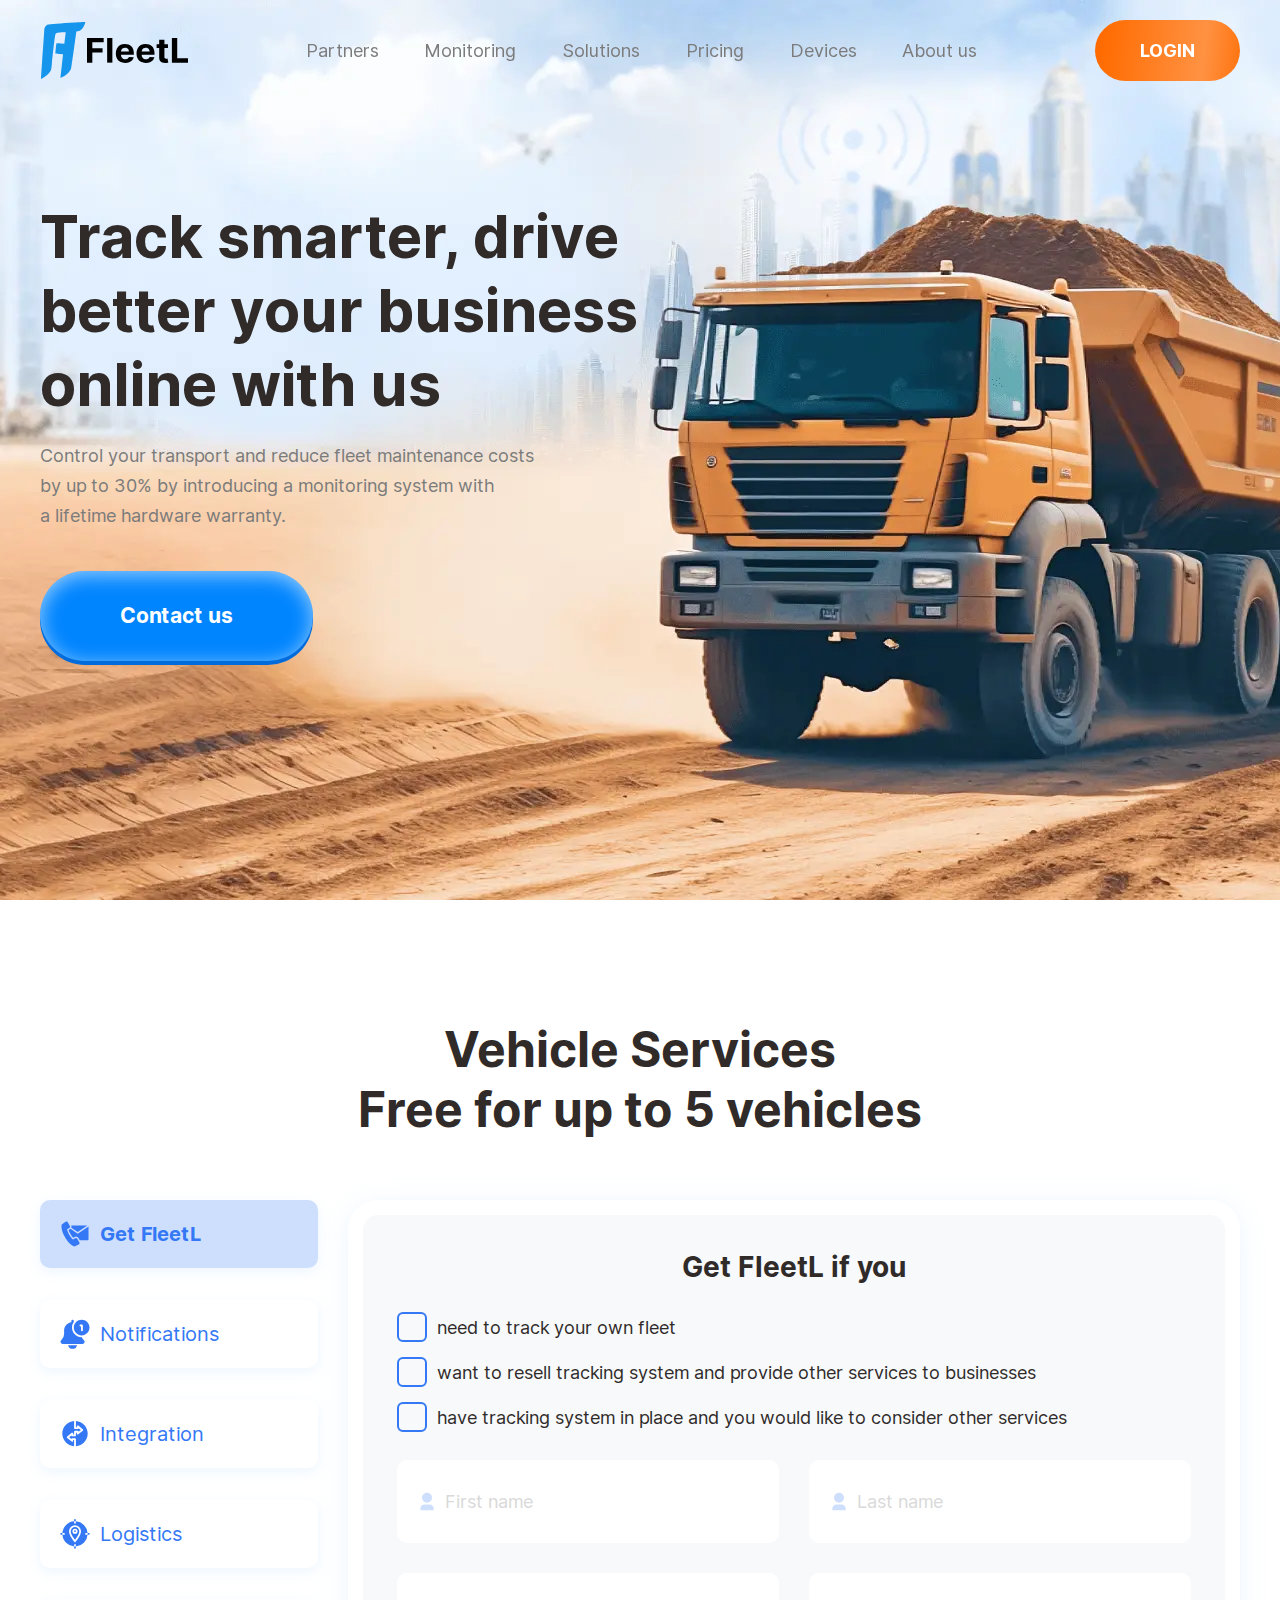
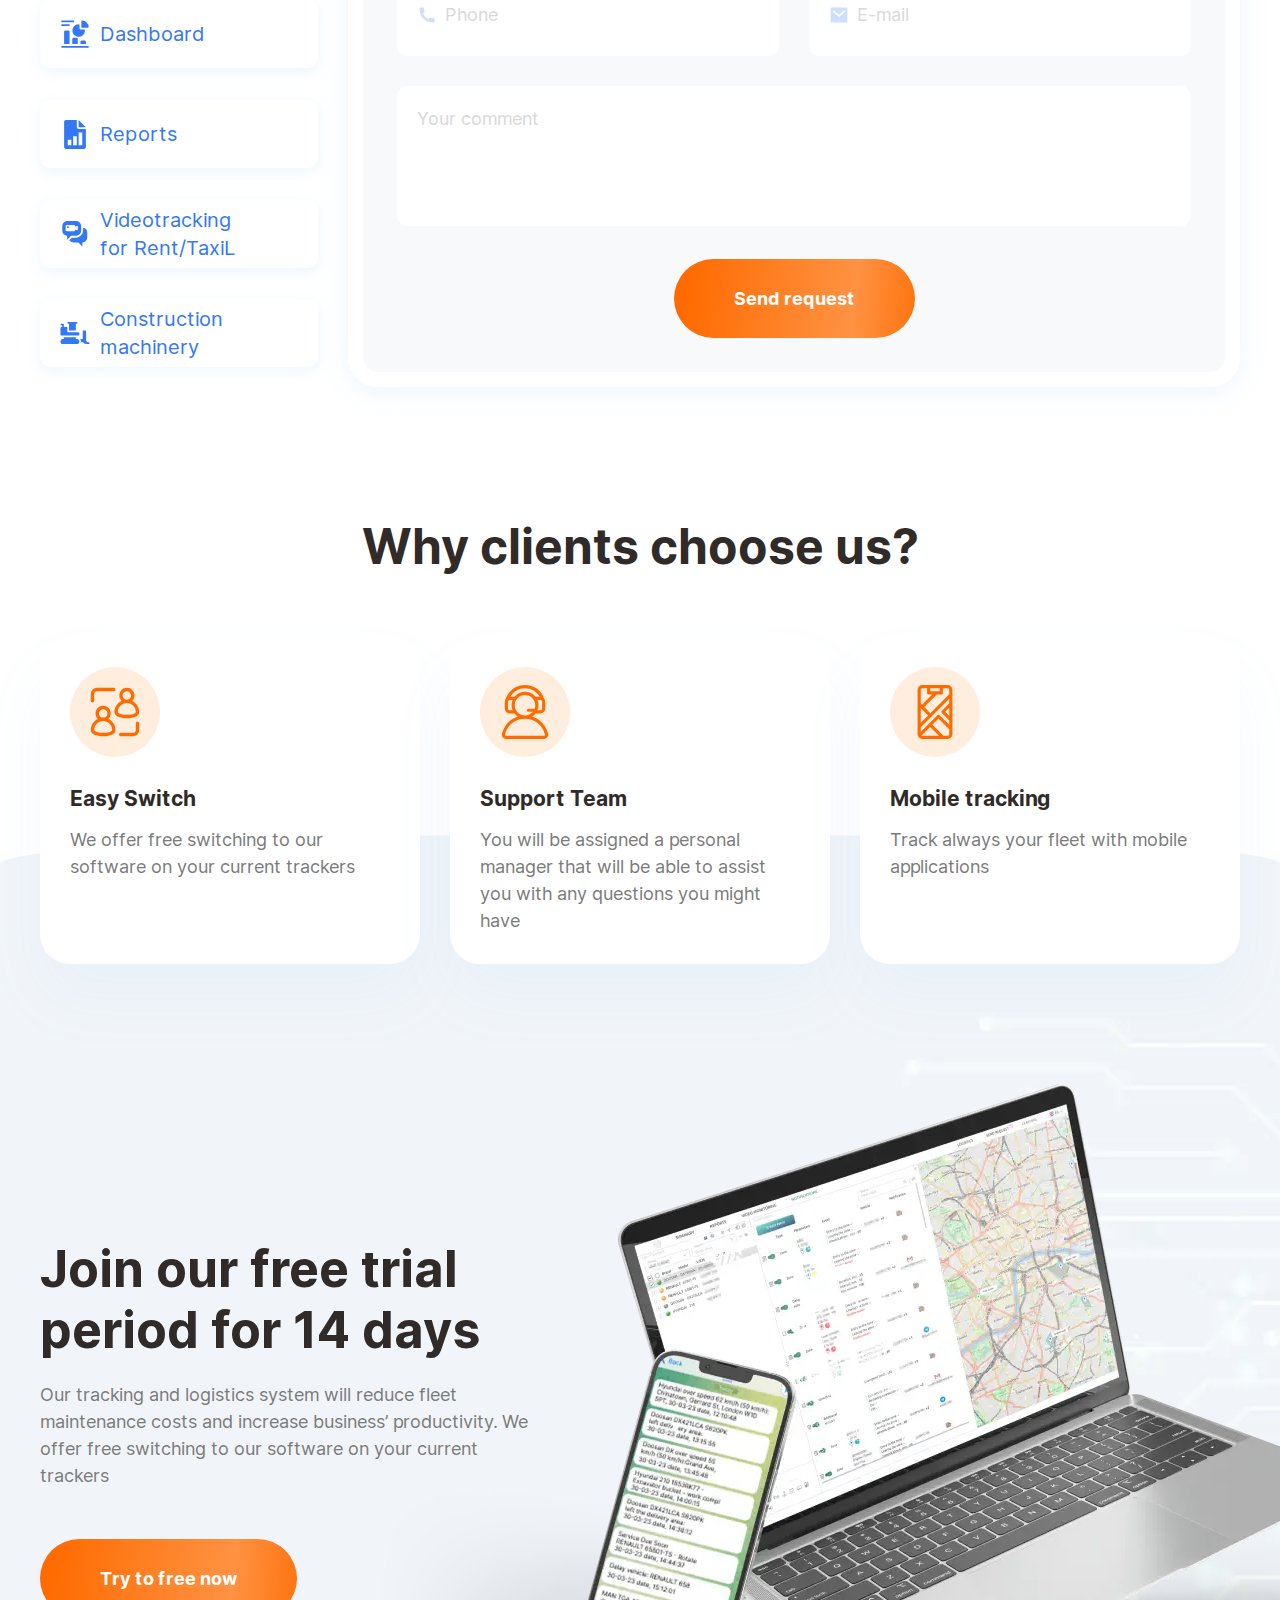
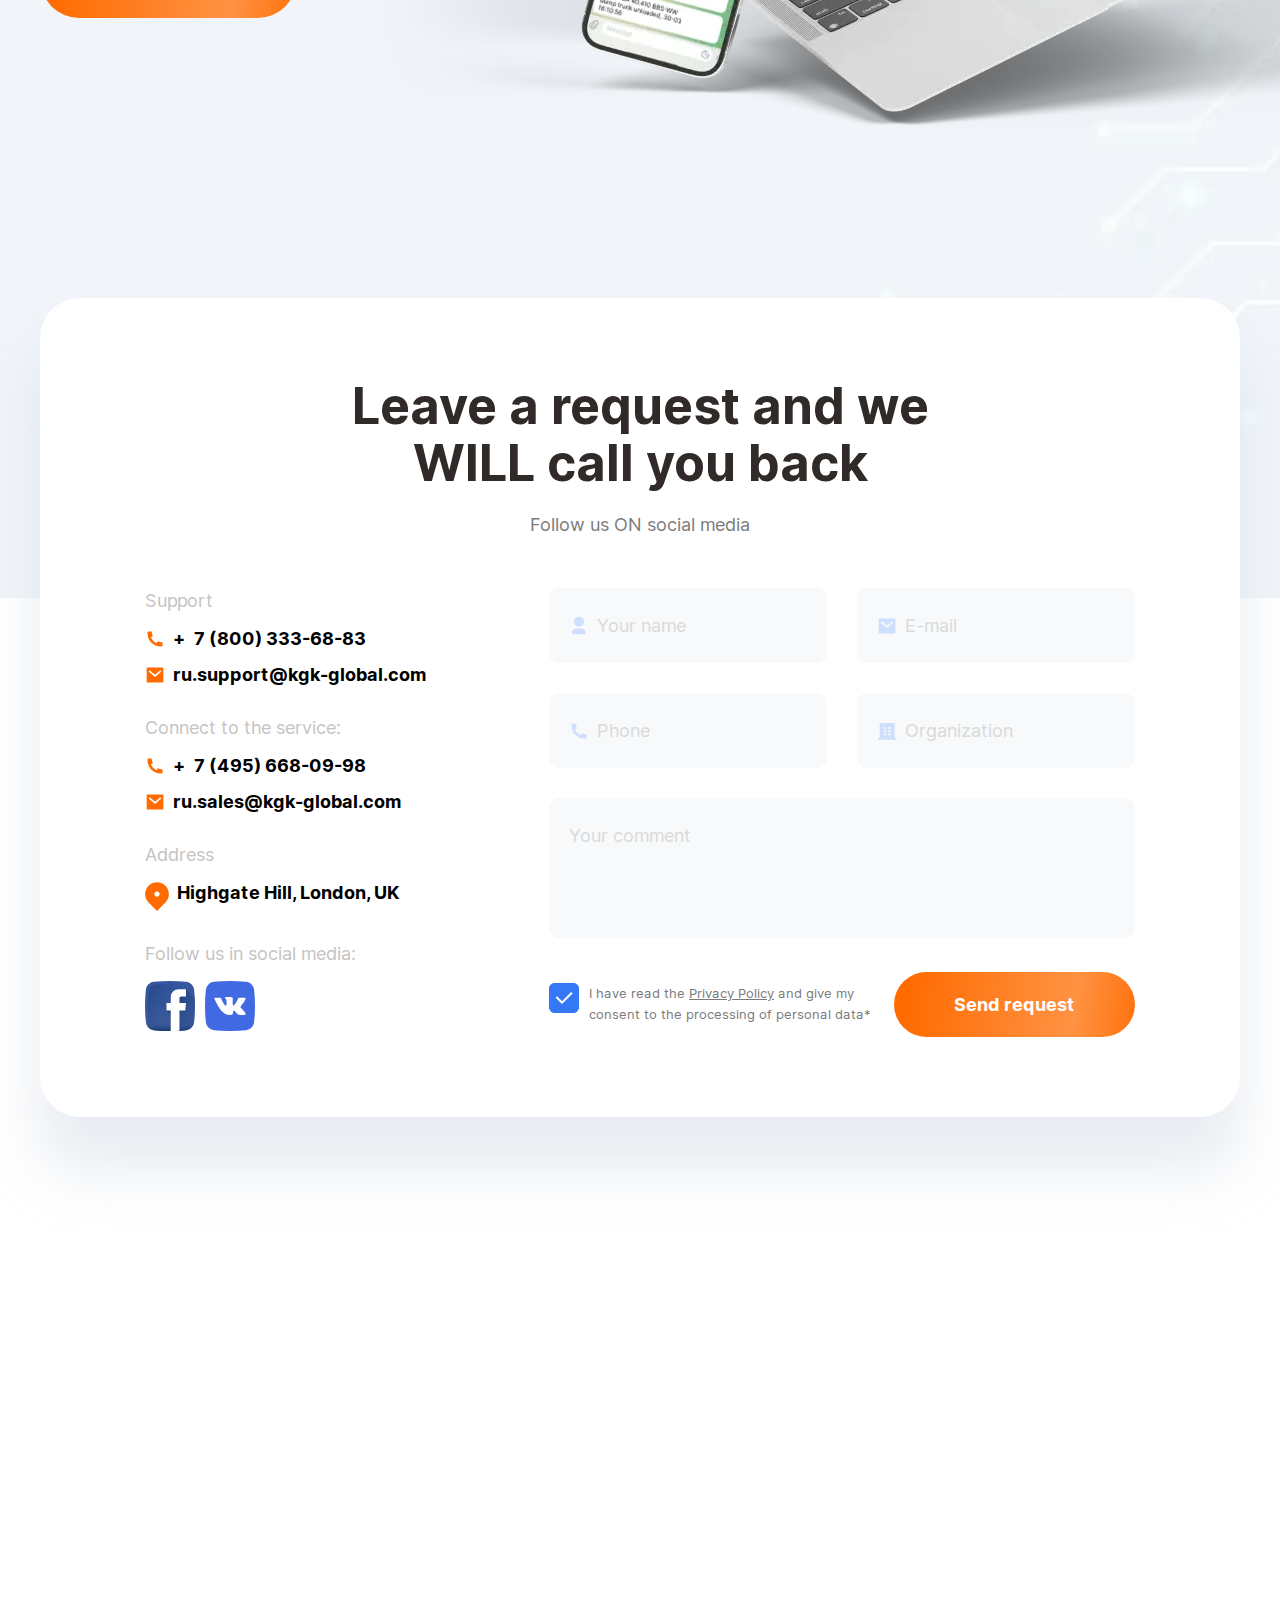
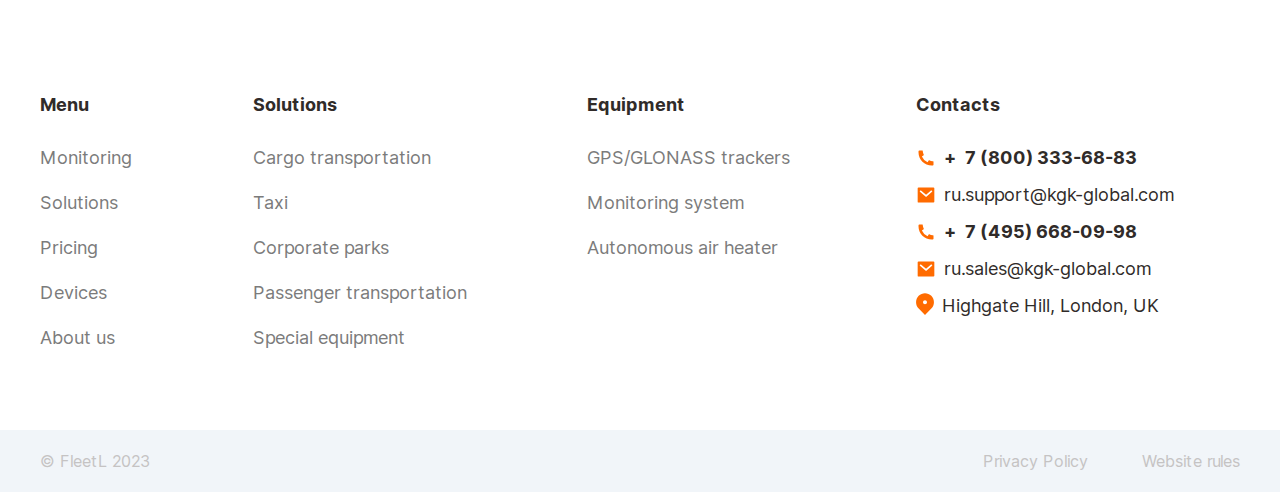
==== commit 3d829574: "change connect us into contact us" ====
--- a/index.html
+++ b/index.html
@@ -21,658 +21,657 @@
 <body class="page__body">
   <div class="site-container">
     <header class="header visible">
-  <div class="container header__container">
-    <div class="header__inner">
-      <a href="#" class="header__logo" data-menu-item>
-        <img width="148" height="59" src="./img/header-logo.svg" alt="">
-      </a>
-      <nav class="nav header__hav">
-        <ul class="nav__list list-reset">
-          <li><a href="#">Partners</a></li>
-          <li><a href="#">Monitoring</a></li>
-          <li><a href="#">Solutions</a></li>
-          <li><a href="#">Pricing</a></li>
-          <li><a href="#">Devices</a></li>
-          <li><a href="#">About us</a></li>
-        </ul>
-      </nav>
-      <a href="#" class="header__btn orange-btn">
-        LOGIN
-      </a>
-      <div class="header__right">
-        <a href="#" class="header__phone">
-          <svg class="">
-            <use xlink:href="img/sprite.svg#phone"></use>
-          </svg>
-        </a>
-        <div class="header__burger">
-          <button class="burger" aria-label="Открыть меню" aria-expanded="false"  data-burger>
-            <span class="burger__line"></span>
-          </button>
-        </div>
-      </div>
-    </div>
-  </div>
-  <div class="menu header__menu" data-menu>
-    <nav class="nav header__hav">
-      <ul class="nav__list list-reset">
-        <li><a data-menu-item href="#">Partners</a></li>
-        <li><a data-menu-item href="#">Monitoring</a></li>
-        <li><a data-menu-item href="#">Solutions</a></li>
-        <li><a data-menu-item href="#">Pricing</a></li>
-        <li><a data-menu-item href="#">Devices</a></li>
-        <li><a data-menu-item href="#">About us</a></li>
-      </ul>
-    </nav>
-    <a href="#" class="header__btn orange-btn" data-menu-item>
-      Contact us
-    </a>
-  </div>
-</header>
-
-    <main class="main">
-      <section class="hero">
-  <div class="container hero__container">
-    <div class="hero__inner">
-      <div class="hero__head">
-        <h1>Track smarter, drive <br>
-          better your business <br>
-          online with us
-        </h1>
-        <p>
-          Control your transport and reduce fleet maintenance costs by up to 30% by introducing a monitoring system with a lifetime hardware warranty.
-        </p>
-      </div>
-      <a href="#" class="hero__btn">
-        Connect us
-      </a>
-    </div>
-  </div>
-</section>
-
-      <section class="service">
-  <div class="container service__container">
-    <h2 class="section-title">
-      Vehicle Services <br>
-      Free for up to 5 vehicles
-    </h2>
-    <div class="service__inner tab">
-      <div class="tab__btns">
-        <button class="btn-reset tab__btn tab__btn-1 active" data-tab="1">
-          <svg class="">
-            <use xlink:href="img/sprite.svg#tab1"></use>
-          </svg>
-          <span>Get FleetL</span>
-        </button>
-        <button class="btn-reset tab__btn tab__btn-2" data-tab="2">
-          <svg class="">
-            <use xlink:href="img/sprite.svg#tab2"></use>
-          </svg>
-          <span>Notifications</span>
-        </button>
-        <button class="btn-reset tab__btn tab__btn-3" data-tab="3">
-          <svg class="">
-            <use xlink:href="img/sprite.svg#tab3"></use>
-          </svg>
-          <span>Integration</span>
-        </button>
-        <button class="btn-reset tab__btn tab__btn-4" data-tab="4">
-          <svg class="">
-            <use xlink:href="img/sprite.svg#tab4"></use>
-          </svg>
-          <span>Logistics</span>
-        </button>
-        <button class="btn-reset tab__btn tab__btn-5" data-tab="5">
-          <svg class="">
-            <use xlink:href="img/sprite.svg#tab5"></use>
-          </svg>
-          <span>Dashboard</span>
-        </button>
-        <button class="btn-reset tab__btn tab__btn-6" data-tab="6">
-          <svg class="">
-            <use xlink:href="img/sprite.svg#tab6"></use>
-          </svg>
-          <span>Reports</span>
-        </button>
-        <button class="btn-reset tab__btn tab__btn-7" data-tab="7">
-          <svg class="">
-            <use xlink:href="img/sprite.svg#tab7"></use>
-          </svg>
-          <span>Videotracking <br>
-            for Rent/TaxiL</span>
-        </button>
-        <button class="btn-reset tab__btn tab__btn-8" data-tab="8">
-          <svg class="">
-            <use xlink:href="img/sprite.svg#tab8"></use>
-          </svg>
-          <span>Construction machinery</span>
-        </button>
-      </div>
-      <div class="tab__body">
-        <div class="tab__content tab__content-1 active">
-          <div class="tab-1">
-            <h3>Get FleetL if you</h3>
-            <form action="#" class="tab__form">
-              <label class="custom-checkbox">
-                <input type="checkbox" class="custom-checkbox__field">
-                <span class="custom-checkbox__content">need to track your own fleet</span>
-              </label>
-              <label class="custom-checkbox">
-                <input type="checkbox" class="custom-checkbox__field">
-                <span class="custom-checkbox__content">want to resell tracking system and provide other services to businesses</span>
-              </label>
-              <label class="custom-checkbox">
-                <input type="checkbox" class="custom-checkbox__field">
-                <span class="custom-checkbox__content">have tracking system in place and you would like to consider other services</span>
-              </label>
-              <div class="tab__form-inner">
-                <div class="tab__form-group">
-                  <input class="input-reset" type="text" placeholder="First name">
-                  <svg class="">
-                    <use xlink:href="img/sprite.svg#user"></use>
-                  </svg>
-                </div>
-                <div class="tab__form-group">
-                  <input class="input-reset" type="text" placeholder="Last name">
-                  <svg class="">
-                    <use xlink:href="img/sprite.svg#user"></use>
-                  </svg>
-                </div>
-                <div class="tab__form-group">
-                  <input class="input-reset" type="tel" placeholder="Phone">
-                  <svg class="">
-                    <use xlink:href="img/sprite.svg#tel"></use>
-                  </svg>
-                </div>
-                <div class="tab__form-group">
-                  <input class="input-reset" type="email" placeholder="E-mail">
-                  <svg class="">
-                    <use xlink:href="img/sprite.svg#mail"></use>
-                  </svg>
-                </div>
-                <div class="tab__form-group">
-                  <textarea class="input-reset" placeholder="Your comment"></textarea>
-                </div>
-              </div>
-              <button class="btn-reset tab__form-btn orange-btn">
-                Send request
-              </button>
-            </form>
-          </div>
-        </div>
-        <div class="tab__content tab__content-2 tab-bg">
-          <div class="second">
-            <div class="second__inner">
-              <h3>Improve Driver Efficiency</h3>
-              <p class="text-left">
-                Vehicle tracking can also be used to improve driver efficiency by identifying areas of poor performance. 
-                For example, is a driver consistently arriving late, do they have numerous failed deliveries, or are they simply delivering less than their colleagues?
-                By monitoring this information, fleet managers can ensure their drivers become more efficient and improve their overall performance.
-              </p>
-              <div class="second__img">
-                <img width="592" height="323" src="./img/secon-tab-img.webp" alt="">
-              </div>
-            </div>
-          </div>
-        </div>
-        <div class="tab__content tab__content-3 tab-bg">
-          <div class="third">
-            <h3>Automated system</h3>
-            <div class="third__inner">
-              <div class="third__info">
-                <p>
-                  We offer API integrations to make your work process much easier and more streamlined.
-                </p>
-                <p>
-                  Unsure of which type of integration to use? Our direct integration is perfect for integrating communication apps.
-                  So, if you want happier customers and fewer inquiries for your customer service team, inline your apps with <b>FleetL</b>.
-                </p>
-                <p>
-                  Our software allows easy integration with diffrent platforms. The result is an automated seamless technology in your business.
-                </p>
-              </div>
-              <div class="third__img">
-                <img width="420" height="462" src="./img/third-tab-img.webp" alt="">
-              </div>
-            </div>
-          </div>
-        </div>
-        <div class="tab__content tab__content-4 tab-bg">
-          <div class="fourth">
-            <div class="fourth__inner">
-              <div class="fourth__info">
-                <h3 class="text-center">Logistics <br />Planning and Control</h3>
-                <p>Easy and fast planning of routes for the delivery of goods. Efficient route control.</p>
-              </div>
-              <div class="fourth__img">
-                <img width="629" height="436" src="./img/fourth-tab-img.webp" alt="">
-              </div>
-            </div>
-          </div>
-        </div>
-        <div class="tab__content tab__content-5">
-          <img class="tab-5__scroll-touch" width="70" height="70" src="./img/scroll-touch.webp" alt="">
-          <div class="fifth">
-            <div class="fifth__img fifth__img-big">
-              <img width="892" height="628" src="../img/fourth-img-big.webp" alt="">
-            </div>
-            <div class="fifth__img fifth__img-small">
-              <img width="469" height="402" src="../img/fourth-img-small.webp" alt="">
-            </div>
-          </div>
-        </div>
-        <div class="tab__content tab__content-6 tab-bg">
-          <div class="reports">
-            <div class="swiper reports__swiper">
-              <div class="swiper-wrapper">
-                <div class="swiper-slide">
-                  <div class="reports__inner">
-                    <div class="reports__info">
-                      <h3>Detailed report</h3>
-                      <p>
-                        Detailed report - is the mostly used report of this software. It shows the daily work characteristics of a specific vehicle.
-                      </p>
-                      <!-- <p>
-                        Lorem ipsum dolor sit amet consectetur adipisicing elit. Cupiditate, quidem?
-                      </p> -->
-                    </div>
-                    <div class="reports__img">
-                      <img width="762" height="502" src="./img/reports-img1.webp" alt="">
-                    </div>
-                  </div>
-                </div>
-                <div class="swiper-slide">
-                  <div class="reports__inner">
-                    <div class="reports__info">
-                      <h3>Drill for more detailes </h3>
-                      <p>
-                        You can find all the details for a specific vehicle work on that page.
-                      </p>
-                      <!-- <p>
-                        Detailed report- is ghhjbbvhbjbcj ghbds hburhe kjjkbn. hhjfbk hbfbknfnv dhhjbbj
-                      </p> -->
-                    </div>
-                    <div class="reports__img">
-                      <img width="762" height="502" src="./img/reports-img2.webp" alt="">
-                    </div>
-                  </div>
-                </div>
-                <div class="swiper-slide">
-                  <div class="reports__inner">
-                    <div class="reports__info">
-                      <h3>Fuel report</h3>
-                      <p>
-                        Get to this report when you need to optimize your vehicle fuel consumption.
-                        It shows the fuel consumption rate as well as liters filled in a vehicle tank or drained out of it.
-                      </p>
-                      <!-- <p>
-                        Detailed report- is ghhjbbvhbjbcj ghbds hburhe kjjkbn. hhjfbk hbfbknfnv dhhjbbj
-                      </p> -->
-                    </div>
-                    <div class="reports__img">
-                      <img width="762" height="502" src="./img/reports-img3.webp" alt="">
-                    </div>
-                  </div>
-                </div>
-              </div>
-              <div class="reports__swiper-btns">
-                <div class="slide-prev">
-                  <svg width="13" height="20" viewBox="0 0 13 20" fill="none" xmlns="http://www.w3.org/2000/svg">
-                    <path d="M11 18L3 10L11 2" stroke-width="3"/>
-                  </svg>
-                </div>
-                <div class="slide-next">
-                  <svg width="13" height="20" viewBox="0 0 13 20" fill="none" xmlns="http://www.w3.org/2000/svg">
-                    <path d="M2 18L10 10L2 2" stroke-width="3"/>
-                  </svg>
-                </div>
-              </div>
-            </div>
-          </div>
-        </div>
-        <div class="tab__content tab__content-7">
-          <img class="tab-7__scroll-touch" width="70" height="70" src="./img/scroll-touch.webp" alt="">
-          <div class="fifth">
-            <div class="fifth__img fifth__img-big">
-              <img width="892" height="608" src="../img/track-img-big.webp" alt="">
-            </div>
-            <div class="fifth__img fifth__img-small">
-              <img width="469" height="402" src="../img/track-img-small.webp" alt="">
-            </div>
-          </div>
-        </div>
-        <div class="tab__content tab__content-8">
-          <div class="machine__info">
-            <h3>
-              Construction
-              machinery
-            </h3>
-            <ul class="list-reset machine__list">
-              <li>
-                <div class="machine__list-icon">
-                  <svg class="">
-                    <use xlink:href="img/sprite.svg#machine-icon1"></use>
-                  </svg>
-                </div>
-                <p>Concrete mixer rotation control</p>
-              </li>
-              <li>
-                <div class="machine__list-icon">
-                  <svg class="">
-                    <use xlink:href="img/sprite.svg#machine-icon2"></use>
-                  </svg>
-                </div>
-                <p>Excavator bucket control</p>
-              </li>
-              <li>
-                <div class="machine__list-icon">
-                  <svg class="">
-                    <use xlink:href="img/sprite.svg#machine-icon3"></use>
-                  </svg>
-                </div>
-                <p>Loading / Unloading control</p>
-              </li>
-              <li>
-                <div class="machine__list-icon">
-                  <svg class="">
-                    <use xlink:href="img/sprite.svg#machine-icon4"></use>
-                  </svg>
-                </div>
-                <p>Cold room temperature control</p>
-              </li>
-              <li>
-                <div class="machine__list-icon">
-                  <svg class="">
-                    <use xlink:href="img/sprite.svg#machine-icon5"></use>
-                  </svg>
-                </div>
-                <p>Fuel filling and draining control</p>
-              </li>
-            </ul>
-          </div>
-          <img class="tab-8__scroll-touch" width="70" height="70" src="./img/scroll-touch.webp" alt="">
-          <div class="fifth">
-            <div class="fifth__img fifth__img-big">
-              <img width="892" height="608" src="../img/machine-img-big.webp" alt="">
-            </div>
-            <div class="fifth__img fifth__img-small">
-              <img width="469" height="402" src="../img/machine-img-small.webp" alt="">
-            </div>
-          </div>
-        </div>
-      </div>
-    </div>
-  </div>
-</section>
-
-      <section class="why">
-  <div class="container why__container">
-    <h2 class="section-title">
-      Why clients choose us?
-    </h2>
-    <div class="why__inner">
-      <div class="why__item">
-        <div class="why__item-icon">
-          <svg class="">
-            <use xlink:href="img/sprite.svg#why-icon1"></use>
-          </svg>
-        </div>
-        <h3>Easy Switch</h3>
-        <p>
-          We offer free switching to our software on your current trackers
-        </p>
-      </div>
-      <div class="why__item">
-        <div class="why__item-icon">
-          <svg class="">
-            <use xlink:href="img/sprite.svg#why-icon2"></use>
-          </svg>
-        </div>
-        <h3>Support Team</h3>
-        <p>
-          You will be assigned a personal manager that will be able to assist you with any questions you might have
-        </p>
-      </div>
-      <div class="why__item">
-        <div class="why__item-icon">
-          <svg class="">
-            <use xlink:href="img/sprite.svg#why-icon3"></use>
-          </svg>
-        </div>
-        <h3>Mobile tracking</h3>
-        <p>
-          Track always your fleet with mobile applications
-        </p>
-      </div>
-    </div>
-  </div>
-</section>
-
-      <section class="free">
-  <div class="container free__container">
-    <div class="free__inner">
-      <div class="free__info">
-        <h2>
-          Join our free trial period for 14 days
-        </h2>
-        <p>
-          Our tracking and logistics system will reduce fleet maintenance costs and increase business’ productivity.
-          We offer free switching to our software on your current trackers
-        </p>
-        <a href="#" class="free__btn orange-btn">
-          Try to free now
-        </a>
-      </div>
-      <div class="free__img">
-        <img width="1171" height="648" src="../img/free-img.webp" alt="">
-      </div>
-    </div>
-  </div>
-</section>
-
-      <section id="map" class="map">
-  <div class="map__content contact">
-    <div class="contact__head">
-      <h2 class="section-title">
-        Leave a request and we WILL call you back
-      </h2>
-      <p>
-        Follow us ON social media
-      </p>
-    </div>
-    <div class="contact__inner">
-      <div class="contact__left">
-        <div class="contact__left-row">
-          <h3>Support</h3>
-          <a href="#">
-            <svg class="">
-              <use xlink:href="img/sprite.svg#tel"></use>
-            </svg>
-            <span>+</span>7 (800) 333-68-83
+      <div class="container header__container">
+        <div class="header__inner">
+          <a href="#" class="header__logo" data-menu-item>
+            <img width="148" height="59" src="./img/header-logo.svg" alt="">
           </a>
-          <a href="#">
-            <svg class="">
-              <use xlink:href="img/sprite.svg#mail"></use>
-            </svg>
-            ru.support@kgk-global.com
-          </a>
-        </div>
-        <div class="contact__left-row">
-          <h3>Connect to the service:</h3>
-          <a href="#">
-            <svg class="">
-              <use xlink:href="img/sprite.svg#tel"></use>
-            </svg>
-            <span>+</span>7 (495) 668-09-98
-          </a>
-          <a href="#">
-            <svg class="">
-              <use xlink:href="img/sprite.svg#mail"></use>
-            </svg>
-            ru.sales@kgk-global.com
-          </a>
-        </div>
-        <div class="contact__left-row">
-          <h3>Address</h3>
-          <p>
-            <img width="24" height="24" src="./img/pin.svg" alt="">
-            <span>
-              Highgate Hill, London, UK
-            </span>
-          </p>
-        </div>
-        <div class="contact__left-row">
-          <h3>Follow us in social media:</h3>
-          <div class="contact__socials">
-            <a href="#">
-              <img width="50" height="50" src="./img//facebook.svg" alt="">
-            </a>
-            <a href="#">
-              <img width="50" height="50" src="./img//vk.svg" alt="">
-            </a>
-          </div>
-        </div>
-      </div>
-      <div class="contact__right">
-        <div class="contact__form">
-          <div class="contact__form-inner">
-            <div class="contact__form-group">
-              <input class="input-reset" type="text" placeholder="Your name">
-              <svg class="">
-                <use xlink:href="img/sprite.svg#user"></use>
-              </svg>
-            </div>
-            <div class="contact__form-group">
-              <input class="input-reset" type="email" placeholder="E-mail">
-              <svg class="">
-                <use xlink:href="img/sprite.svg#mail"></use>
-              </svg>
-            </div>
-            <div class="contact__form-group">
-              <input class="input-reset" type="tel" placeholder="Phone">
-              <svg class="">
-                <use xlink:href="img/sprite.svg#tel"></use>
-              </svg>
-            </div>
-            <div class="contact__form-group">
-              <input class="input-reset" type="text" placeholder="Organization">
-              <svg class="">
-                <use xlink:href="img/sprite.svg#org"></use>
-              </svg>
-            </div>
-            <div class="contact__form-group">
-              <textarea class="input-reset" placeholder="Your comment"></textarea>
-            </div>
-          </div>
-          <div class="contact__form-bottom">
-            <label class="custom-checkbox">
-              <input checked type="checkbox" class="custom-checkbox__field">
-              <span class="custom-checkbox__content">I have read the <a href="#">Privacy Policy</a> and give my <br> consent to the processing of personal data*</span>
-            </label>
-            <button class="btn-reset contact__form-btn orange-btn">
-              Send request
-            </button>
-          </div>
-        </div>
-      </div>
-    </div>
-  </div>
-</section>
-
-    </main>
-    <footer class="footer">
-  <div class="footer__top">
-    <div class="container">
-      <div class="footer__top-inner">
-        <div class="footer__left">
-          <div class="footer__col footer__col-1">
-            <h3>Menu</h3>
-            <ul class="list-reset">
+          <nav class="nav header__hav">
+            <ul class="nav__list list-reset">
+              <li><a href="#">Partners</a></li>
               <li><a href="#">Monitoring</a></li>
               <li><a href="#">Solutions</a></li>
               <li><a href="#">Pricing</a></li>
               <li><a href="#">Devices</a></li>
               <li><a href="#">About us</a></li>
             </ul>
-          </div>
-          <div class="footer__col footer__col-2">
-            <h3>Solutions</h3>
-            <ul class="list-reset">
-              <li><a href="#">Cargo transportation</a></li>
-              <li><a href="#">Taxi</a></li>
-              <li><a href="#">Corporate parks</a></li>
-              <li><a href="#">Passenger transportation</a></li>
-              <li><a href="#">Special equipment</a></li>
-            </ul>
-          </div>
-          <div class="footer__col footer__col-3">
-            <h3>Equipment</h3>
-            <ul class="list-reset">
-              <li><a href="#">GPS/GLONASS trackers</a></li>
-              <li><a href="#">Monitoring system</a></li>
-              <li><a href="#">Autonomous air heater</a></li>
-            </ul>
-          </div>
-        </div>
-        <div class="footer__right">
-          <h3>Contacts</h3>
-          <ul class="list-reset">
-            <li>
-              <a href="#" class="footer__phone">
-                <svg class="">
-                  <use xlink:href="img/sprite.svg#tel"></use>
-                </svg>
-                <span>+</span>7 (800) 333-68-83
+          </nav>
+          <a href="#" class="header__btn orange-btn">
+            LOGIN
+          </a>
+          <div class="header__right">
+            <a href="#" class="header__phone">
+              <svg class="">
+                <use xlink:href="img/sprite.svg#phone"></use>
+              </svg>
+            </a>
+            <div class="header__burger">
+              <button class="burger" aria-label="Открыть меню" aria-expanded="false"  data-burger>
+                <span class="burger__line"></span>
+              </button>
+            </div>
+          </div>
+        </div>
+      </div>
+      <div class="menu header__menu" data-menu>
+        <nav class="nav header__hav">
+          <ul class="nav__list list-reset">
+            <li><a data-menu-item href="#">Partners</a></li>
+            <li><a data-menu-item href="#">Monitoring</a></li>
+            <li><a data-menu-item href="#">Solutions</a></li>
+            <li><a data-menu-item href="#">Pricing</a></li>
+            <li><a data-menu-item href="#">Devices</a></li>
+            <li><a data-menu-item href="#">About us</a></li>
+          </ul>
+        </nav>
+        <a href="#" class="header__btn orange-btn" data-menu-item>
+          Contact us
+        </a>
+      </div>
+    </header>
+
+    <main class="main">
+      <section class="hero">
+        <div class="container hero__container">
+          <div class="hero__inner">
+            <div class="hero__head">
+              <h1>Track smarter, drive <br>
+                better your business <br>
+                online with us
+              </h1>
+              <p>
+                Control your transport and reduce fleet maintenance costs by up to 30% by introducing a monitoring system with a lifetime hardware warranty.
+              </p>
+            </div>
+            <a href="#" class="hero__btn">
+              Contact us
+            </a>
+          </div>
+        </div>
+      </section>
+
+      <section class="service">
+        <div class="container service__container">
+          <h2 class="section-title">
+            Vehicle Services <br>
+            Free for up to 5 vehicles
+          </h2>
+          <div class="service__inner tab">
+            <div class="tab__btns">
+              <button class="btn-reset tab__btn tab__btn-1 active" data-tab="1">
+                <svg class="">
+                  <use xlink:href="img/sprite.svg#tab1"></use>
+                </svg>
+                <span>Get FleetL</span>
+              </button>
+              <button class="btn-reset tab__btn tab__btn-2" data-tab="2">
+                <svg class="">
+                  <use xlink:href="img/sprite.svg#tab2"></use>
+                </svg>
+                <span>Notifications</span>
+              </button>
+              <button class="btn-reset tab__btn tab__btn-3" data-tab="3">
+                <svg class="">
+                  <use xlink:href="img/sprite.svg#tab3"></use>
+                </svg>
+                <span>Integration</span>
+              </button>
+              <button class="btn-reset tab__btn tab__btn-4" data-tab="4">
+                <svg class="">
+                  <use xlink:href="img/sprite.svg#tab4"></use>
+                </svg>
+                <span>Logistics</span>
+              </button>
+              <button class="btn-reset tab__btn tab__btn-5" data-tab="5">
+                <svg class="">
+                  <use xlink:href="img/sprite.svg#tab5"></use>
+                </svg>
+                <span>Dashboard</span>
+              </button>
+              <button class="btn-reset tab__btn tab__btn-6" data-tab="6">
+                <svg class="">
+                  <use xlink:href="img/sprite.svg#tab6"></use>
+                </svg>
+                <span>Reports</span>
+              </button>
+              <button class="btn-reset tab__btn tab__btn-7" data-tab="7">
+                <svg class="">
+                  <use xlink:href="img/sprite.svg#tab7"></use>
+                </svg>
+                <span>Videotracking <br>
+                  for Rent/TaxiL</span>
+              </button>
+              <button class="btn-reset tab__btn tab__btn-8" data-tab="8">
+                <svg class="">
+                  <use xlink:href="img/sprite.svg#tab8"></use>
+                </svg>
+                <span>Construction machinery</span>
+              </button>
+            </div>
+            <div class="tab__body">
+              <div class="tab__content tab__content-1 active">
+                <div class="tab-1">
+                  <h3>Get FleetL if you</h3>
+                  <form action="#" class="tab__form">
+                    <label class="custom-checkbox">
+                      <input type="checkbox" class="custom-checkbox__field">
+                      <span class="custom-checkbox__content">need to track your own fleet</span>
+                    </label>
+                    <label class="custom-checkbox">
+                      <input type="checkbox" class="custom-checkbox__field">
+                      <span class="custom-checkbox__content">want to resell tracking system and provide other services to businesses</span>
+                    </label>
+                    <label class="custom-checkbox">
+                      <input type="checkbox" class="custom-checkbox__field">
+                      <span class="custom-checkbox__content">have tracking system in place and you would like to consider other services</span>
+                    </label>
+                    <div class="tab__form-inner">
+                      <div class="tab__form-group">
+                        <input class="input-reset" type="text" placeholder="First name">
+                        <svg class="">
+                          <use xlink:href="img/sprite.svg#user"></use>
+                        </svg>
+                      </div>
+                      <div class="tab__form-group">
+                        <input class="input-reset" type="text" placeholder="Last name">
+                        <svg class="">
+                          <use xlink:href="img/sprite.svg#user"></use>
+                        </svg>
+                      </div>
+                      <div class="tab__form-group">
+                        <input class="input-reset" type="tel" placeholder="Phone">
+                        <svg class="">
+                          <use xlink:href="img/sprite.svg#tel"></use>
+                        </svg>
+                      </div>
+                      <div class="tab__form-group">
+                        <input class="input-reset" type="email" placeholder="E-mail">
+                        <svg class="">
+                          <use xlink:href="img/sprite.svg#mail"></use>
+                        </svg>
+                      </div>
+                      <div class="tab__form-group">
+                        <textarea class="input-reset" placeholder="Your comment"></textarea>
+                      </div>
+                    </div>
+                    <button class="btn-reset tab__form-btn orange-btn">
+                      Send request
+                    </button>
+                  </form>
+                </div>
+              </div>
+              <div class="tab__content tab__content-2 tab-bg">
+                <div class="second">
+                  <div class="second__inner">
+                    <h3>Improve Driver Efficiency</h3>
+                    <p class="text-left">
+                      Vehicle tracking can also be used to improve driver’s efficiency by identifying areas of poor performance. 
+                      For example, is a driver consistently arriving late, do they have numerous failed deliveries, or are they simply delivering less than their colleagues?
+                      By monitoring this information, fleet managers can ensure their drivers become more efficient and improve their overall performance.
+                    </p>
+                    <div class="second__img">
+                      <img width="592" height="323" src="./img/secon-tab-img.webp" alt="">
+                    </div>
+                  </div>
+                </div>
+              </div>
+              <div class="tab__content tab__content-3 tab-bg">
+                <div class="third">
+                  <h3>Automated system</h3>
+                  <div class="third__inner">
+                    <div class="third__info">
+                      <p>
+                        We offer API integrations to make your work process much easier and more streamlined.
+                      </p>
+                      <p>
+                        Unsure of which type of integration to use? Our direct integration is perfect for integrating communication apps.
+                        So, if you want happier customers and fewer inquiries for your customer service team, inline your apps with <b>FleetL</b>.
+                      </p>
+                      <p>
+                        Our software allows easy integration with diffrent platforms. The result is an automated seamless technology in your business.
+                      </p>
+                    </div>
+                    <div class="third__img">
+                      <img width="420" height="462" src="./img/third-tab-img.webp" alt="">
+                    </div>
+                  </div>
+                </div>
+              </div>
+              <div class="tab__content tab__content-4 tab-bg">
+                <div class="fourth">
+                  <div class="fourth__inner">
+                    <div class="fourth__info">
+                      <h3 class="text-center">Logistics <br />Planning and Control</h3>
+                      <p>Easy and fast planning of routes for the delivery of goods. Efficient route control.</p>
+                    </div>
+                    <div class="fourth__img">
+                      <img width="629" height="436" src="./img/fourth-tab-img.webp" alt="">
+                    </div>
+                  </div>
+                </div>
+              </div>
+              <div class="tab__content tab__content-5">
+                <img class="tab-5__scroll-touch" width="70" height="70" src="./img/scroll-touch.webp" alt="">
+                <div class="fifth">
+                  <div class="fifth__img fifth__img-big">
+                    <img width="892" height="628" src="../img/fourth-img-big.webp" alt="">
+                  </div>
+                  <div class="fifth__img fifth__img-small">
+                    <img width="469" height="402" src="../img/fourth-img-small.webp" alt="">
+                  </div>
+                </div>
+              </div>
+              <div class="tab__content tab__content-6 tab-bg">
+                <div class="reports">
+                  <div class="swiper reports__swiper">
+                    <div class="swiper-wrapper">
+                      <div class="swiper-slide">
+                        <div class="reports__inner">
+                          <div class="reports__info">
+                            <h3>Detailed report</h3>
+                            <p>
+                              Detailed report - is the mostly used report of this software. It shows the daily work characteristics of a specific vehicle.
+                            </p>
+                            <!-- <p>
+                              Lorem ipsum dolor sit amet consectetur adipisicing elit. Cupiditate, quidem?
+                            </p> -->
+                          </div>
+                          <div class="reports__img">
+                            <img width="762" height="502" src="./img/reports-img1.webp" alt="">
+                          </div>
+                        </div>
+                      </div>
+                      <div class="swiper-slide">
+                        <div class="reports__inner">
+                          <div class="reports__info">
+                            <h3>Drill for more detailes </h3>
+                            <p>
+                              You can find all the details for a specific vehicle work on that page.
+                            </p>
+                            <!-- <p>
+                              Detailed report- is ghhjbbvhbjbcj ghbds hburhe kjjkbn. hhjfbk hbfbknfnv dhhjbbj
+                            </p> -->
+                          </div>
+                          <div class="reports__img">
+                            <img width="762" height="502" src="./img/reports-img2.webp" alt="">
+                          </div>
+                        </div>
+                      </div>
+                      <div class="swiper-slide">
+                        <div class="reports__inner">
+                          <div class="reports__info">
+                            <h3>Fuel report</h3>
+                            <p>
+                              Get to this report when you need to optimize your vehicle fuel consumption.
+                              It shows the fuel consumption rate as well as liters filled in a vehicle tank or drained out of it.
+                            </p>
+                            <!-- <p>
+                              Detailed report- is ghhjbbvhbjbcj ghbds hburhe kjjkbn. hhjfbk hbfbknfnv dhhjbbj
+                            </p> -->
+                          </div>
+                          <div class="reports__img">
+                            <img width="762" height="502" src="./img/reports-img3.webp" alt="">
+                          </div>
+                        </div>
+                      </div>
+                    </div>
+                    <div class="reports__swiper-btns">
+                      <div class="slide-prev">
+                        <svg width="13" height="20" viewBox="0 0 13 20" fill="none" xmlns="http://www.w3.org/2000/svg">
+                          <path d="M11 18L3 10L11 2" stroke-width="3"/>
+                        </svg>
+                      </div>
+                      <div class="slide-next">
+                        <svg width="13" height="20" viewBox="0 0 13 20" fill="none" xmlns="http://www.w3.org/2000/svg">
+                          <path d="M2 18L10 10L2 2" stroke-width="3"/>
+                        </svg>
+                      </div>
+                    </div>
+                  </div>
+                </div>
+              </div>
+              <div class="tab__content tab__content-7">
+                <img class="tab-7__scroll-touch" width="70" height="70" src="./img/scroll-touch.webp" alt="">
+                <div class="fifth">
+                  <div class="fifth__img fifth__img-big">
+                    <img width="892" height="608" src="../img/track-img-big.webp" alt="">
+                  </div>
+                  <div class="fifth__img fifth__img-small">
+                    <img width="469" height="402" src="../img/track-img-small.webp" alt="">
+                  </div>
+                </div>
+              </div>
+              <div class="tab__content tab__content-8">
+                <div class="machine__info">
+                  <h3>
+                    Construction
+                    machinery
+                  </h3>
+                  <ul class="list-reset machine__list">
+                    <li>
+                      <div class="machine__list-icon">
+                        <svg class="">
+                          <use xlink:href="img/sprite.svg#machine-icon1"></use>
+                        </svg>
+                      </div>
+                      <p>Concrete mixer rotation control</p>
+                    </li>
+                    <li>
+                      <div class="machine__list-icon">
+                        <svg class="">
+                          <use xlink:href="img/sprite.svg#machine-icon2"></use>
+                        </svg>
+                      </div>
+                      <p>Excavator bucket control</p>
+                    </li>
+                    <li>
+                      <div class="machine__list-icon">
+                        <svg class="">
+                          <use xlink:href="img/sprite.svg#machine-icon3"></use>
+                        </svg>
+                      </div>
+                      <p>Loading / Unloading control</p>
+                    </li>
+                    <li>
+                      <div class="machine__list-icon">
+                        <svg class="">
+                          <use xlink:href="img/sprite.svg#machine-icon4"></use>
+                        </svg>
+                      </div>
+                      <p>Cold room temperature control</p>
+                    </li>
+                    <li>
+                      <div class="machine__list-icon">
+                        <svg class="">
+                          <use xlink:href="img/sprite.svg#machine-icon5"></use>
+                        </svg>
+                      </div>
+                      <p>Fuel filling and draining control</p>
+                    </li>
+                  </ul>
+                </div>
+                <img class="tab-8__scroll-touch" width="70" height="70" src="./img/scroll-touch.webp" alt="">
+                <div class="fifth">
+                  <div class="fifth__img fifth__img-big">
+                    <img width="892" height="608" src="../img/machine-img-big.webp" alt="">
+                  </div>
+                  <div class="fifth__img fifth__img-small">
+                    <img width="469" height="402" src="../img/machine-img-small.webp" alt="">
+                  </div>
+                </div>
+              </div>
+            </div>
+          </div>
+        </div>
+      </section>
+
+      <section class="why">
+        <div class="container why__container">
+          <h2 class="section-title">
+            Why clients choose us?
+          </h2>
+          <div class="why__inner">
+            <div class="why__item">
+              <div class="why__item-icon">
+                <svg class="">
+                  <use xlink:href="img/sprite.svg#why-icon1"></use>
+                </svg>
+              </div>
+              <h3>Easy Switch</h3>
+              <p>
+                We offer free switching to our software on your current trackers
+              </p>
+            </div>
+            <div class="why__item">
+              <div class="why__item-icon">
+                <svg class="">
+                  <use xlink:href="img/sprite.svg#why-icon2"></use>
+                </svg>
+              </div>
+              <h3>Support Team</h3>
+              <p>
+                You will be assigned a personal manager that will be able to assist you with any questions you might have
+              </p>
+            </div>
+            <div class="why__item">
+              <div class="why__item-icon">
+                <svg class="">
+                  <use xlink:href="img/sprite.svg#why-icon3"></use>
+                </svg>
+              </div>
+              <h3>Mobile tracking</h3>
+              <p>
+                Track always your fleet with mobile applications
+              </p>
+            </div>
+          </div>
+        </div>
+      </section>
+
+      <section class="free">
+        <div class="container free__container">
+          <div class="free__inner">
+            <div class="free__info">
+              <h2>
+                Join our free trial period for 14 days
+              </h2>
+              <p>
+                Our tracking and logistics system will reduce fleet maintenance costs and increase business’ productivity.
+                We offer free switching to our software on your current trackers
+              </p>
+              <a href="#" class="free__btn orange-btn">
+                Try to free now
               </a>
-            </li>
-            <li>
-              <a href="#">
-                <svg class="">
-                  <use xlink:href="img/sprite.svg#mail"></use>
-                </svg>
-                ru.support@kgk-global.com
-              </a>
-            </li>
-            <li>
-              <a href="#" class="footer__phone">
-                <svg class="">
-                  <use xlink:href="img/sprite.svg#tel"></use>
-                </svg>
-                <span>+</span>7 (495) 668-09-98
-              </a>
-            </li>
-            <li>
-              <a href="#">
-                <svg class="">
-                  <use xlink:href="img/sprite.svg#mail"></use>
-                </svg>
-                ru.sales@kgk-global.com
-              </a>
-            </li>
-            <li>
-              <img width="18" height="22" src="./img/pin.svg" alt="">
-              <p>
-                Highgate Hill, London, UK
-              </p>
-            </li>
-          </ul>
+            </div>
+            <div class="free__img">
+              <img width="1171" height="648" src="../img/free-img.webp" alt="">
+            </div>
+          </div>
+        </div>
+      </section>
+
+      <section id="map" class="map">
+        <div class="map__content contact">
+          <div class="contact__head">
+            <h2 class="section-title">
+              Leave a request and we WILL call you back
+            </h2>
+            <p>
+              Follow us ON social media
+            </p>
+          </div>
+          <div class="contact__inner">
+            <div class="contact__left">
+              <div class="contact__left-row">
+                <h3>Support</h3>
+                <a href="#">
+                  <svg class="">
+                    <use xlink:href="img/sprite.svg#tel"></use>
+                  </svg>
+                  <span>+</span>7 (800) 333-68-83
+                </a>
+                <a href="#">
+                  <svg class="">
+                    <use xlink:href="img/sprite.svg#mail"></use>
+                  </svg>
+                  ru.support@kgk-global.com
+                </a>
+              </div>
+              <div class="contact__left-row">
+                <h3>Connect to the service:</h3>
+                <a href="#">
+                  <svg class="">
+                    <use xlink:href="img/sprite.svg#tel"></use>
+                  </svg>
+                  <span>+</span>7 (495) 668-09-98
+                </a>
+                <a href="#">
+                  <svg class="">
+                    <use xlink:href="img/sprite.svg#mail"></use>
+                  </svg>
+                  ru.sales@kgk-global.com
+                </a>
+              </div>
+              <div class="contact__left-row">
+                <h3>Address</h3>
+                <p>
+                  <img width="24" height="24" src="./img/pin.svg" alt="">
+                  <span>
+                    Highgate Hill, London, UK
+                  </span>
+                </p>
+              </div>
+              <div class="contact__left-row">
+                <h3>Follow us in social media:</h3>
+                <div class="contact__socials">
+                  <a href="#">
+                    <img width="50" height="50" src="./img//facebook.svg" alt="">
+                  </a>
+                  <a href="#">
+                    <img width="50" height="50" src="./img//vk.svg" alt="">
+                  </a>
+                </div>
+              </div>
+            </div>
+            <div class="contact__right">
+              <div class="contact__form">
+                <div class="contact__form-inner">
+                  <div class="contact__form-group">
+                    <input class="input-reset" type="text" placeholder="Your name">
+                    <svg class="">
+                      <use xlink:href="img/sprite.svg#user"></use>
+                    </svg>
+                  </div>
+                  <div class="contact__form-group">
+                    <input class="input-reset" type="email" placeholder="E-mail">
+                    <svg class="">
+                      <use xlink:href="img/sprite.svg#mail"></use>
+                    </svg>
+                  </div>
+                  <div class="contact__form-group">
+                    <input class="input-reset" type="tel" placeholder="Phone">
+                    <svg class="">
+                      <use xlink:href="img/sprite.svg#tel"></use>
+                    </svg>
+                  </div>
+                  <div class="contact__form-group">
+                    <input class="input-reset" type="text" placeholder="Organization">
+                    <svg class="">
+                      <use xlink:href="img/sprite.svg#org"></use>
+                    </svg>
+                  </div>
+                  <div class="contact__form-group">
+                    <textarea class="input-reset" placeholder="Your comment"></textarea>
+                  </div>
+                </div>
+                <div class="contact__form-bottom">
+                  <label class="custom-checkbox">
+                    <input checked type="checkbox" class="custom-checkbox__field">
+                    <span class="custom-checkbox__content">I have read the <a href="#">Privacy Policy</a> and give my <br> consent to the processing of personal data*</span>
+                  </label>
+                  <button class="btn-reset contact__form-btn orange-btn">
+                    Send request
+                  </button>
+                </div>
+              </div>
+            </div>
+          </div>
+        </div>
+      </section>
+    </main>
+
+    <footer class="footer">
+      <div class="footer__top">
+        <div class="container">
+          <div class="footer__top-inner">
+            <div class="footer__left">
+              <div class="footer__col footer__col-1">
+                <h3>Menu</h3>
+                <ul class="list-reset">
+                  <li><a href="#">Monitoring</a></li>
+                  <li><a href="#">Solutions</a></li>
+                  <li><a href="#">Pricing</a></li>
+                  <li><a href="#">Devices</a></li>
+                  <li><a href="#">About us</a></li>
+                </ul>
+              </div>
+              <div class="footer__col footer__col-2">
+                <h3>Solutions</h3>
+                <ul class="list-reset">
+                  <li><a href="#">Cargo transportation</a></li>
+                  <li><a href="#">Taxi</a></li>
+                  <li><a href="#">Corporate parks</a></li>
+                  <li><a href="#">Passenger transportation</a></li>
+                  <li><a href="#">Special equipment</a></li>
+                </ul>
+              </div>
+              <div class="footer__col footer__col-3">
+                <h3>Equipment</h3>
+                <ul class="list-reset">
+                  <li><a href="#">GPS/GLONASS trackers</a></li>
+                  <li><a href="#">Monitoring system</a></li>
+                  <li><a href="#">Autonomous air heater</a></li>
+                </ul>
+              </div>
+            </div>
+            <div class="footer__right">
+              <h3>Contacts</h3>
+              <ul class="list-reset">
+                <li>
+                  <a href="#" class="footer__phone">
+                    <svg class="">
+                      <use xlink:href="img/sprite.svg#tel"></use>
+                    </svg>
+                    <span>+</span>7 (800) 333-68-83
+                  </a>
+                </li>
+                <li>
+                  <a href="#">
+                    <svg class="">
+                      <use xlink:href="img/sprite.svg#mail"></use>
+                    </svg>
+                    ru.support@kgk-global.com
+                  </a>
+                </li>
+                <li>
+                  <a href="#" class="footer__phone">
+                    <svg class="">
+                      <use xlink:href="img/sprite.svg#tel"></use>
+                    </svg>
+                    <span>+</span>7 (495) 668-09-98
+                  </a>
+                </li>
+                <li>
+                  <a href="#">
+                    <svg class="">
+                      <use xlink:href="img/sprite.svg#mail"></use>
+                    </svg>
+                    ru.sales@kgk-global.com
+                  </a>
+                </li>
+                <li>
+                  <img width="18" height="22" src="./img/pin.svg" alt="">
+                  <p>
+                    Highgate Hill, London, UK
+                  </p>
+                </li>
+              </ul>
+            </div>
+          </div>
         </div>
       </div>
-    </div>
-  </div>
-  <div class="footer__bottom">
-    <div class="container">
-      <div class="footer__bottom-inner">
-        <p>© FleetL 2023</p>
-        <div class="footer__bottom-links">
-          <a href="#">Privacy Policy</a>
-          <a href="#">Website rules</a>
+      <div class="footer__bottom">
+        <div class="container">
+          <div class="footer__bottom-inner">
+            <p>© FleetL 2023</p>
+            <div class="footer__bottom-links">
+              <a href="#">Privacy Policy</a>
+              <a href="#">Website rules</a>
+            </div>
+          </div>
         </div>
       </div>
-    </div>
-  </div>
-</footer>
-
+    </footer>
   </div>
 </body>
 
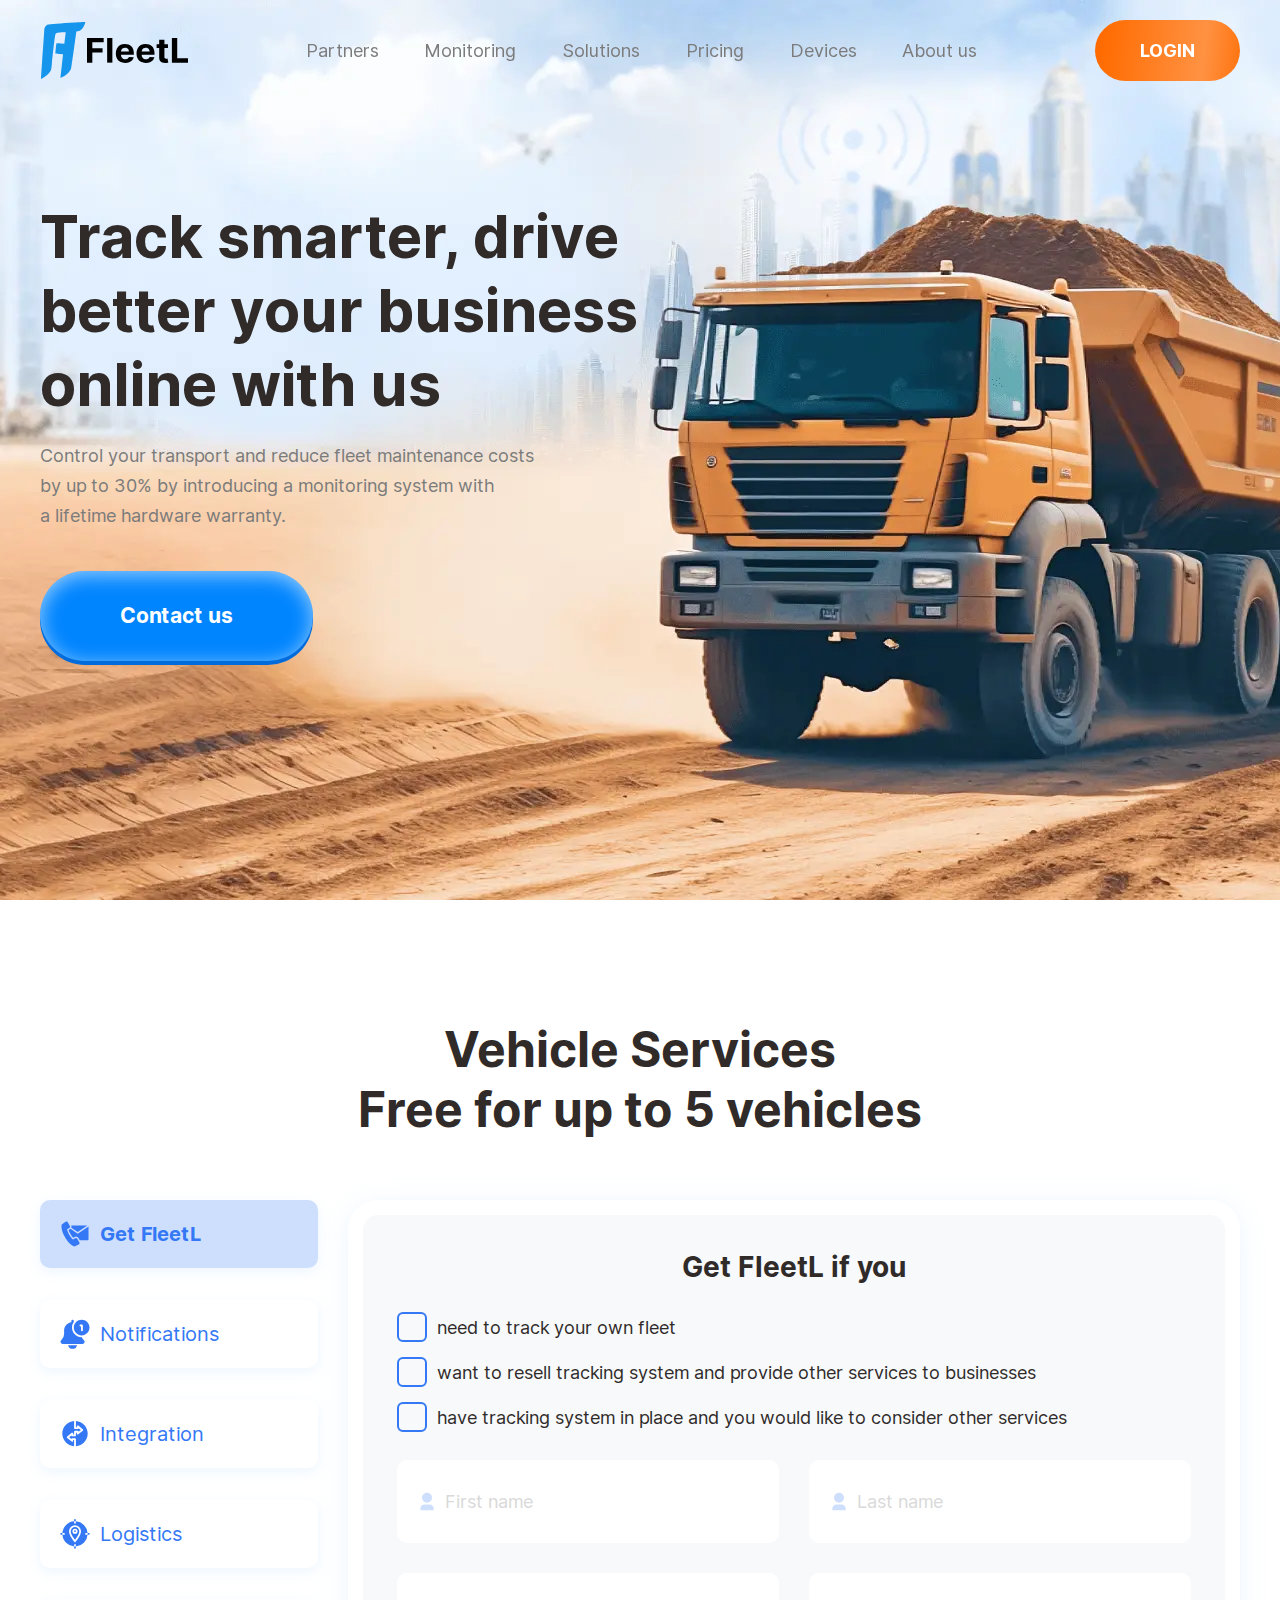
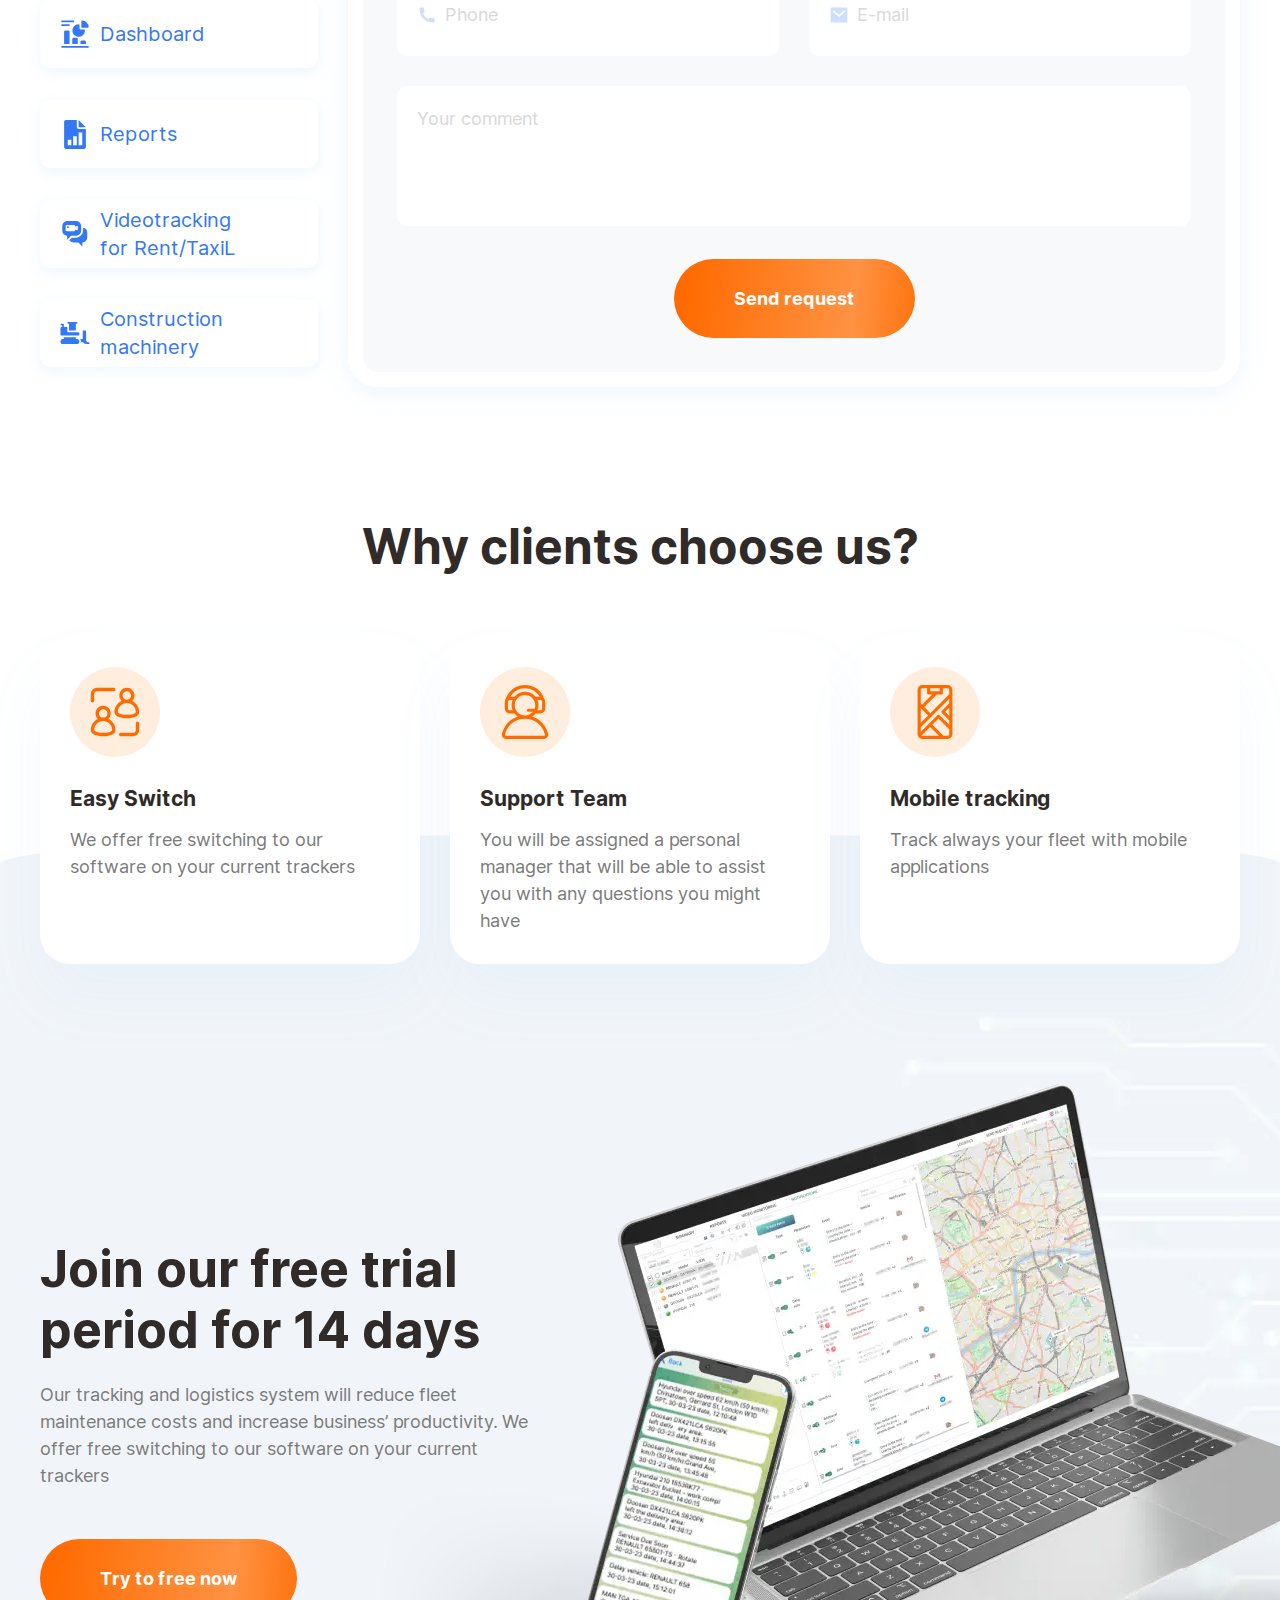
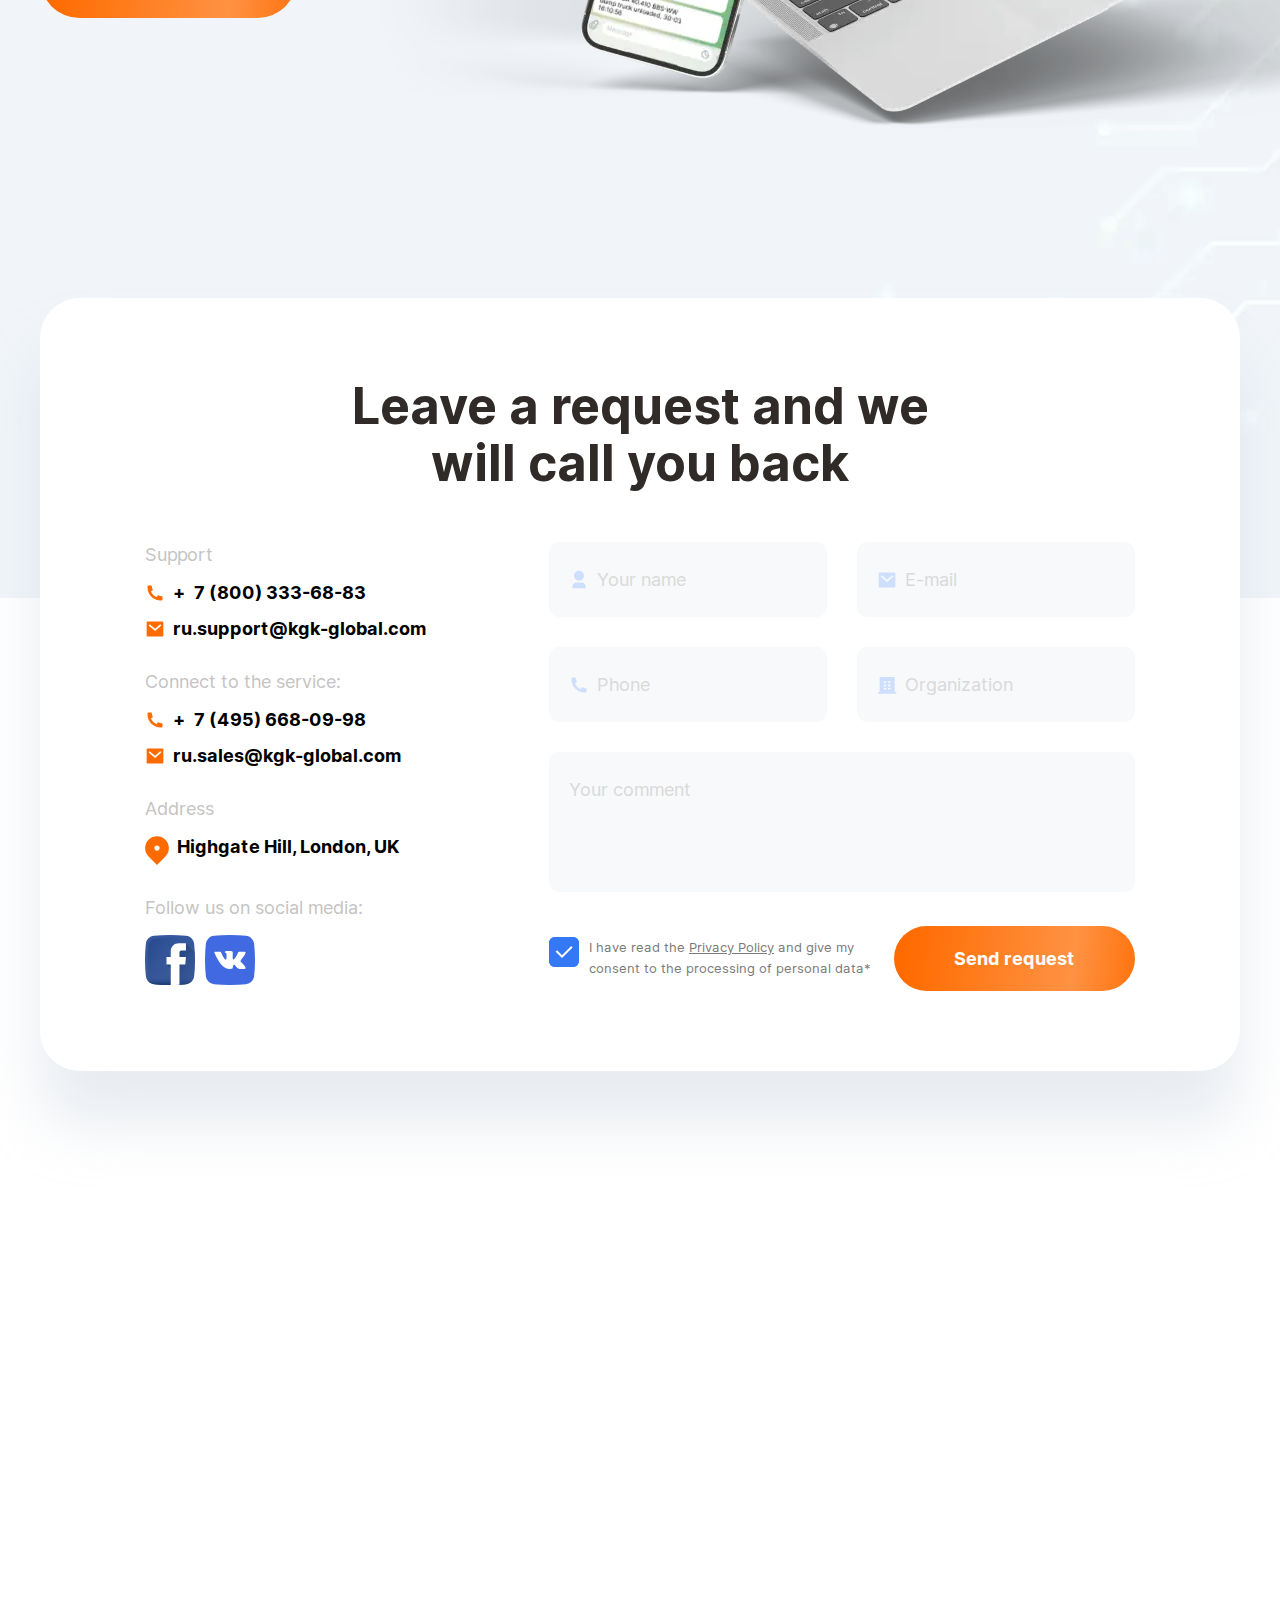
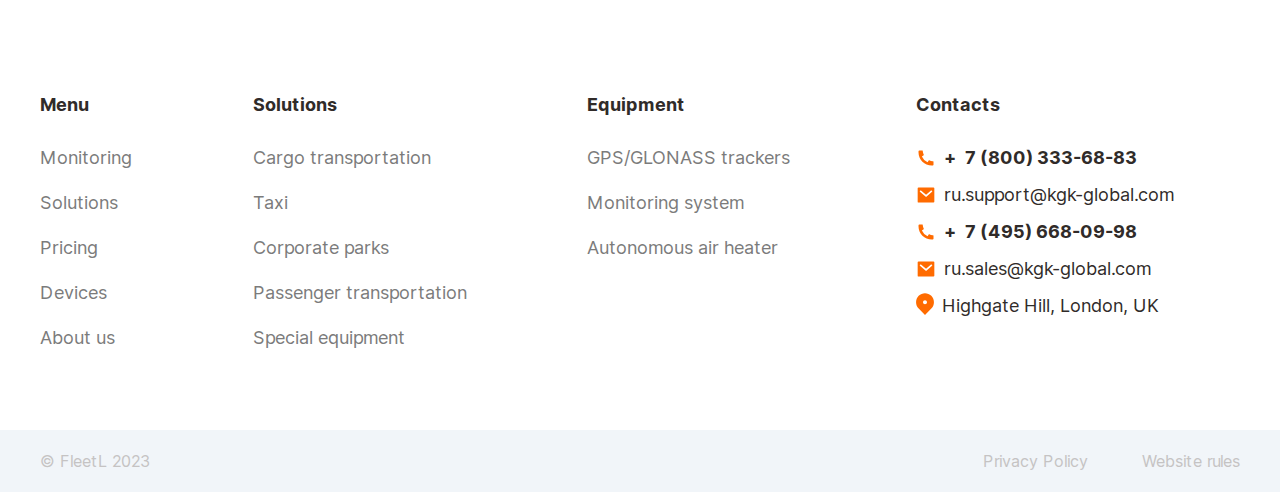
==== commit f0d16340: "Правки в тексте" ====
--- a/index.html
+++ b/index.html
@@ -474,11 +474,8 @@
         <div class="map__content contact">
           <div class="contact__head">
             <h2 class="section-title">
-              Leave a request and we WILL call you back
+              Leave a request and we will call you back
             </h2>
-            <p>
-              Follow us ON social media
-            </p>
           </div>
           <div class="contact__inner">
             <div class="contact__left">
@@ -522,7 +519,7 @@
                 </p>
               </div>
               <div class="contact__left-row">
-                <h3>Follow us in social media:</h3>
+                <h3>Follow us on social media:</h3>
                 <div class="contact__socials">
                   <a href="#">
                     <img width="50" height="50" src="./img//facebook.svg" alt="">
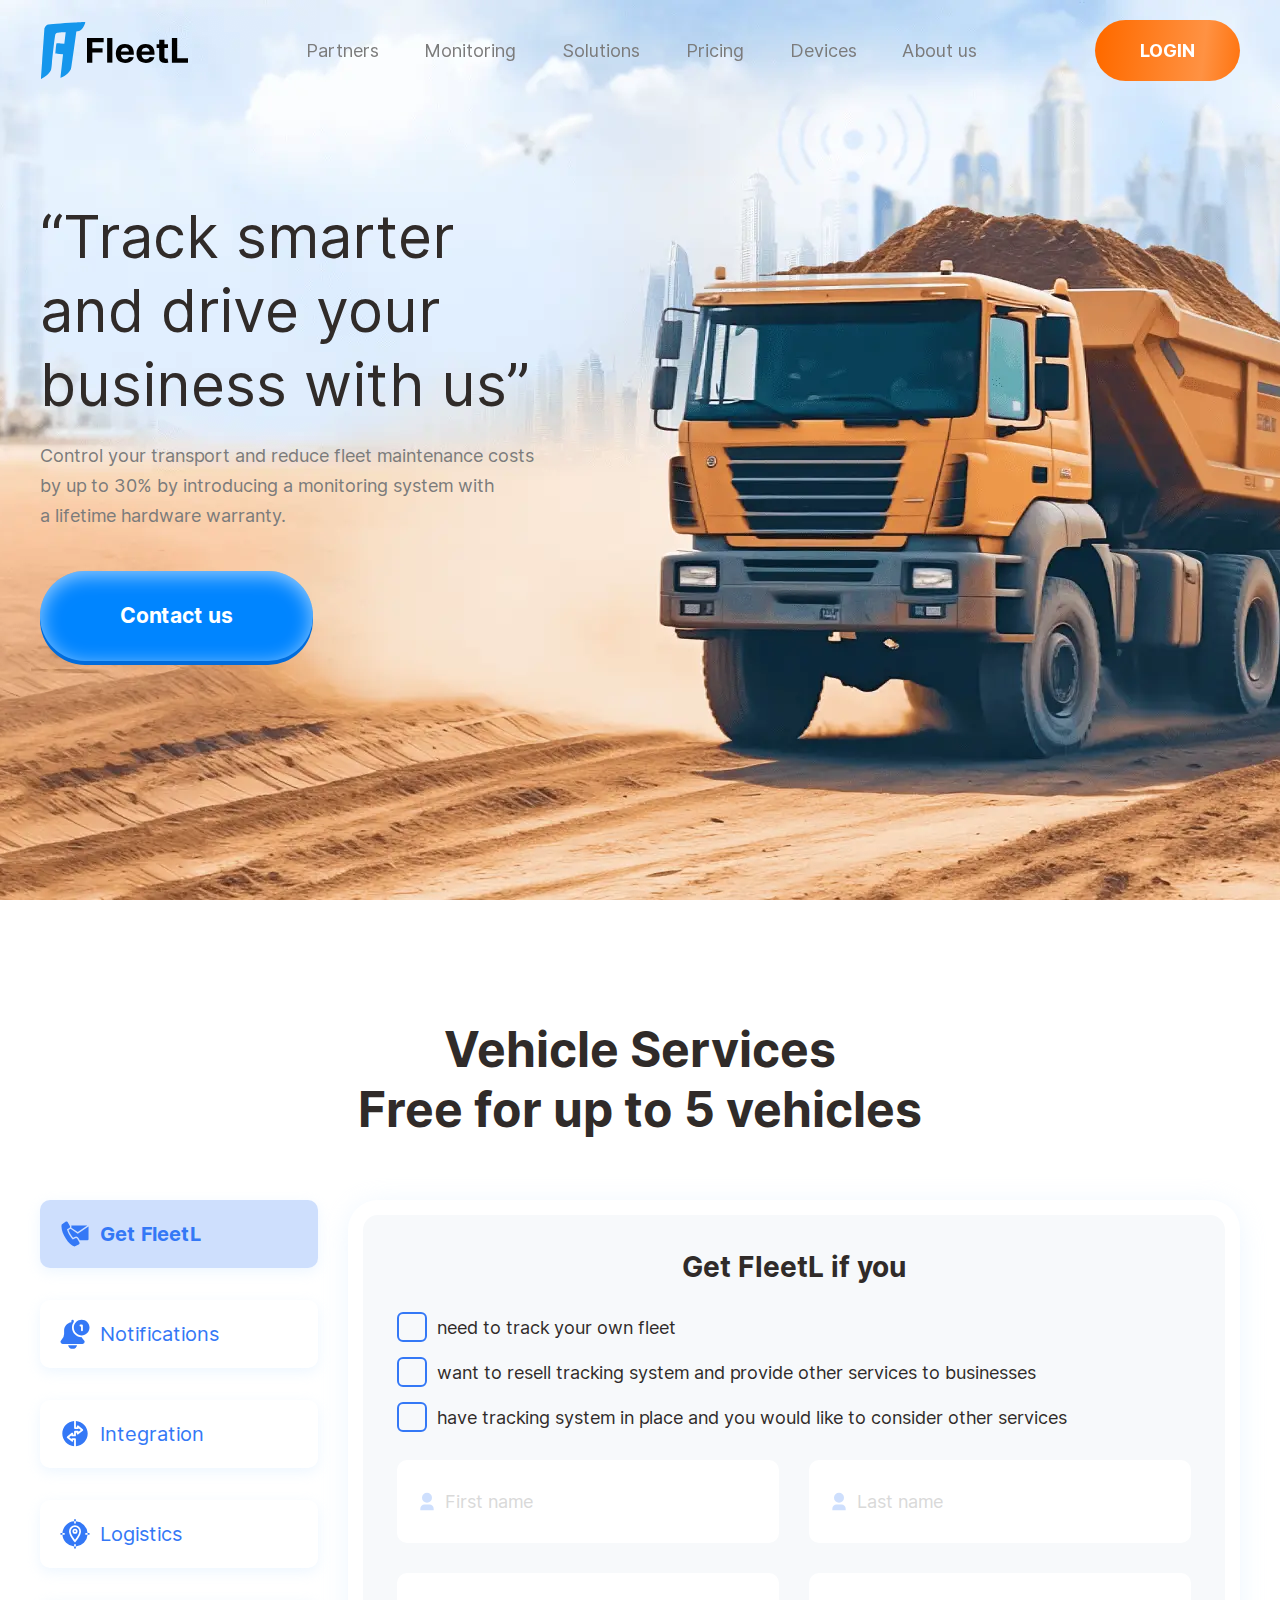
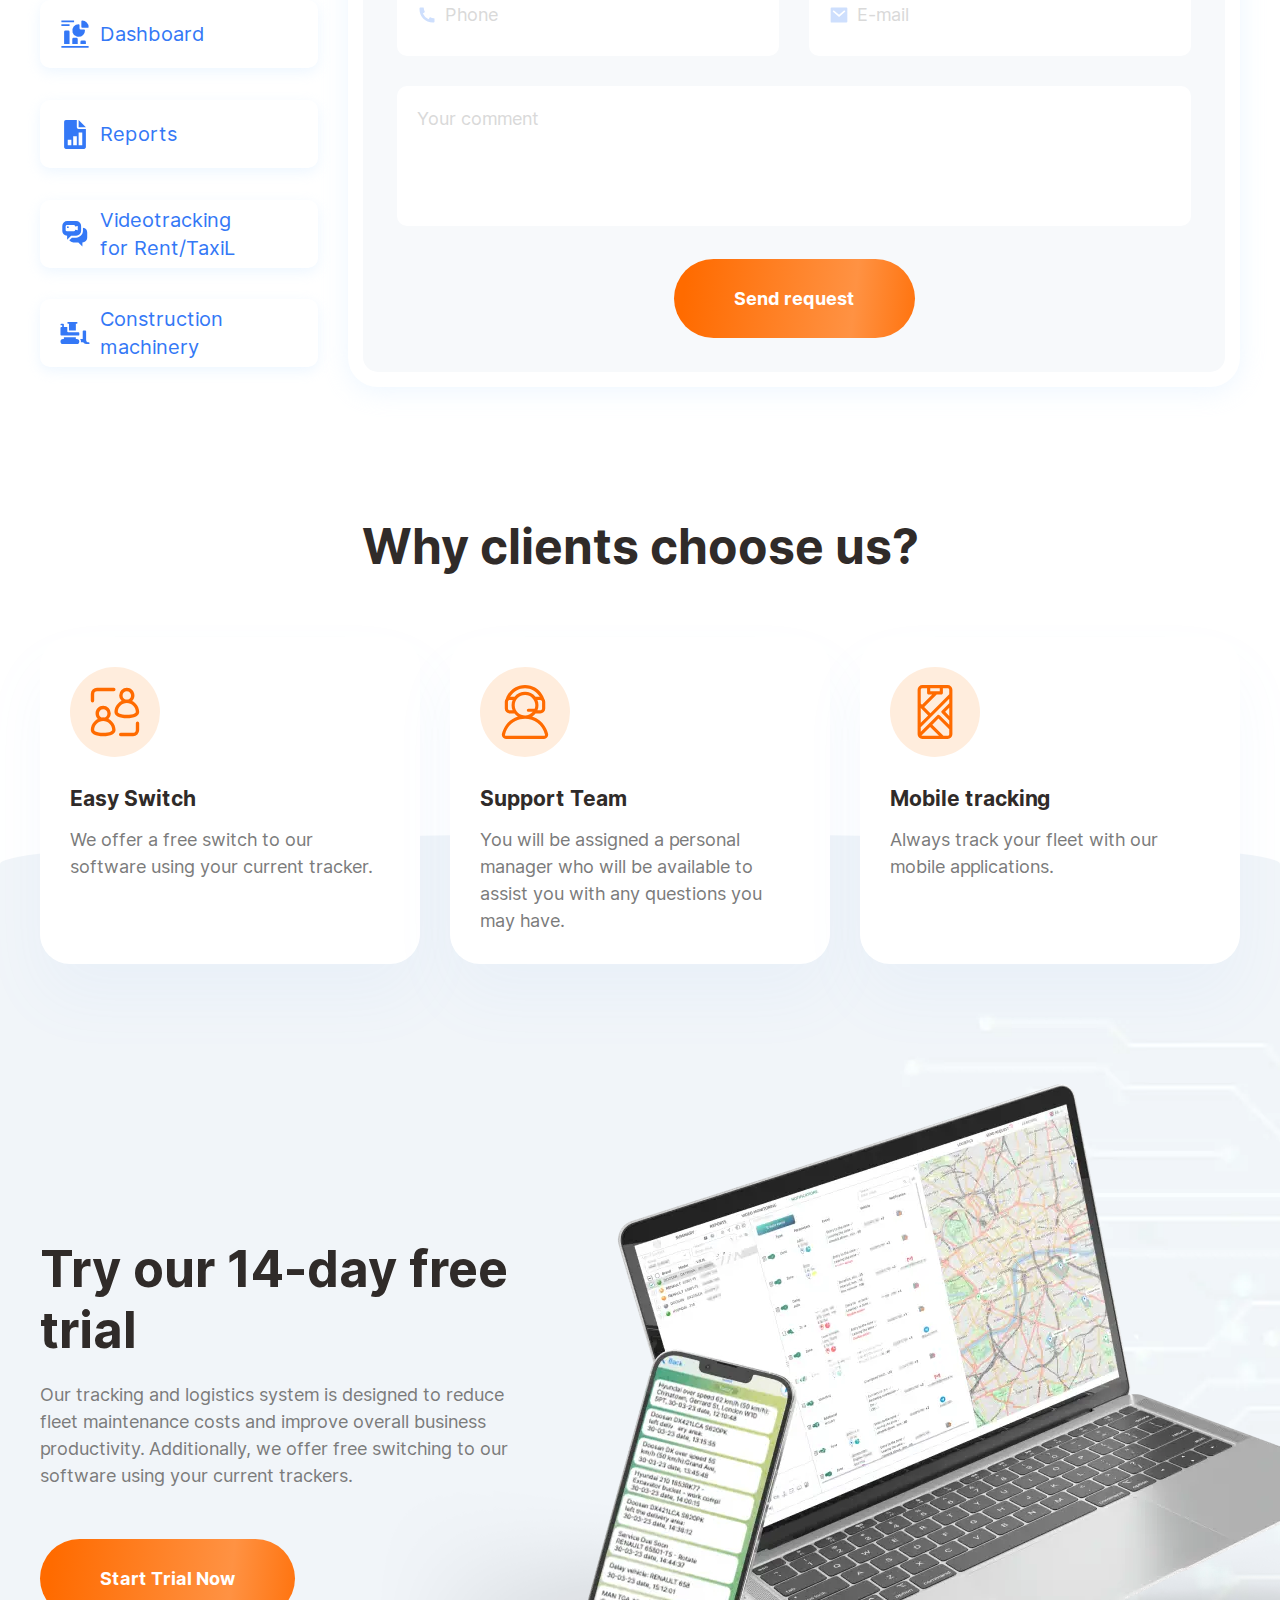
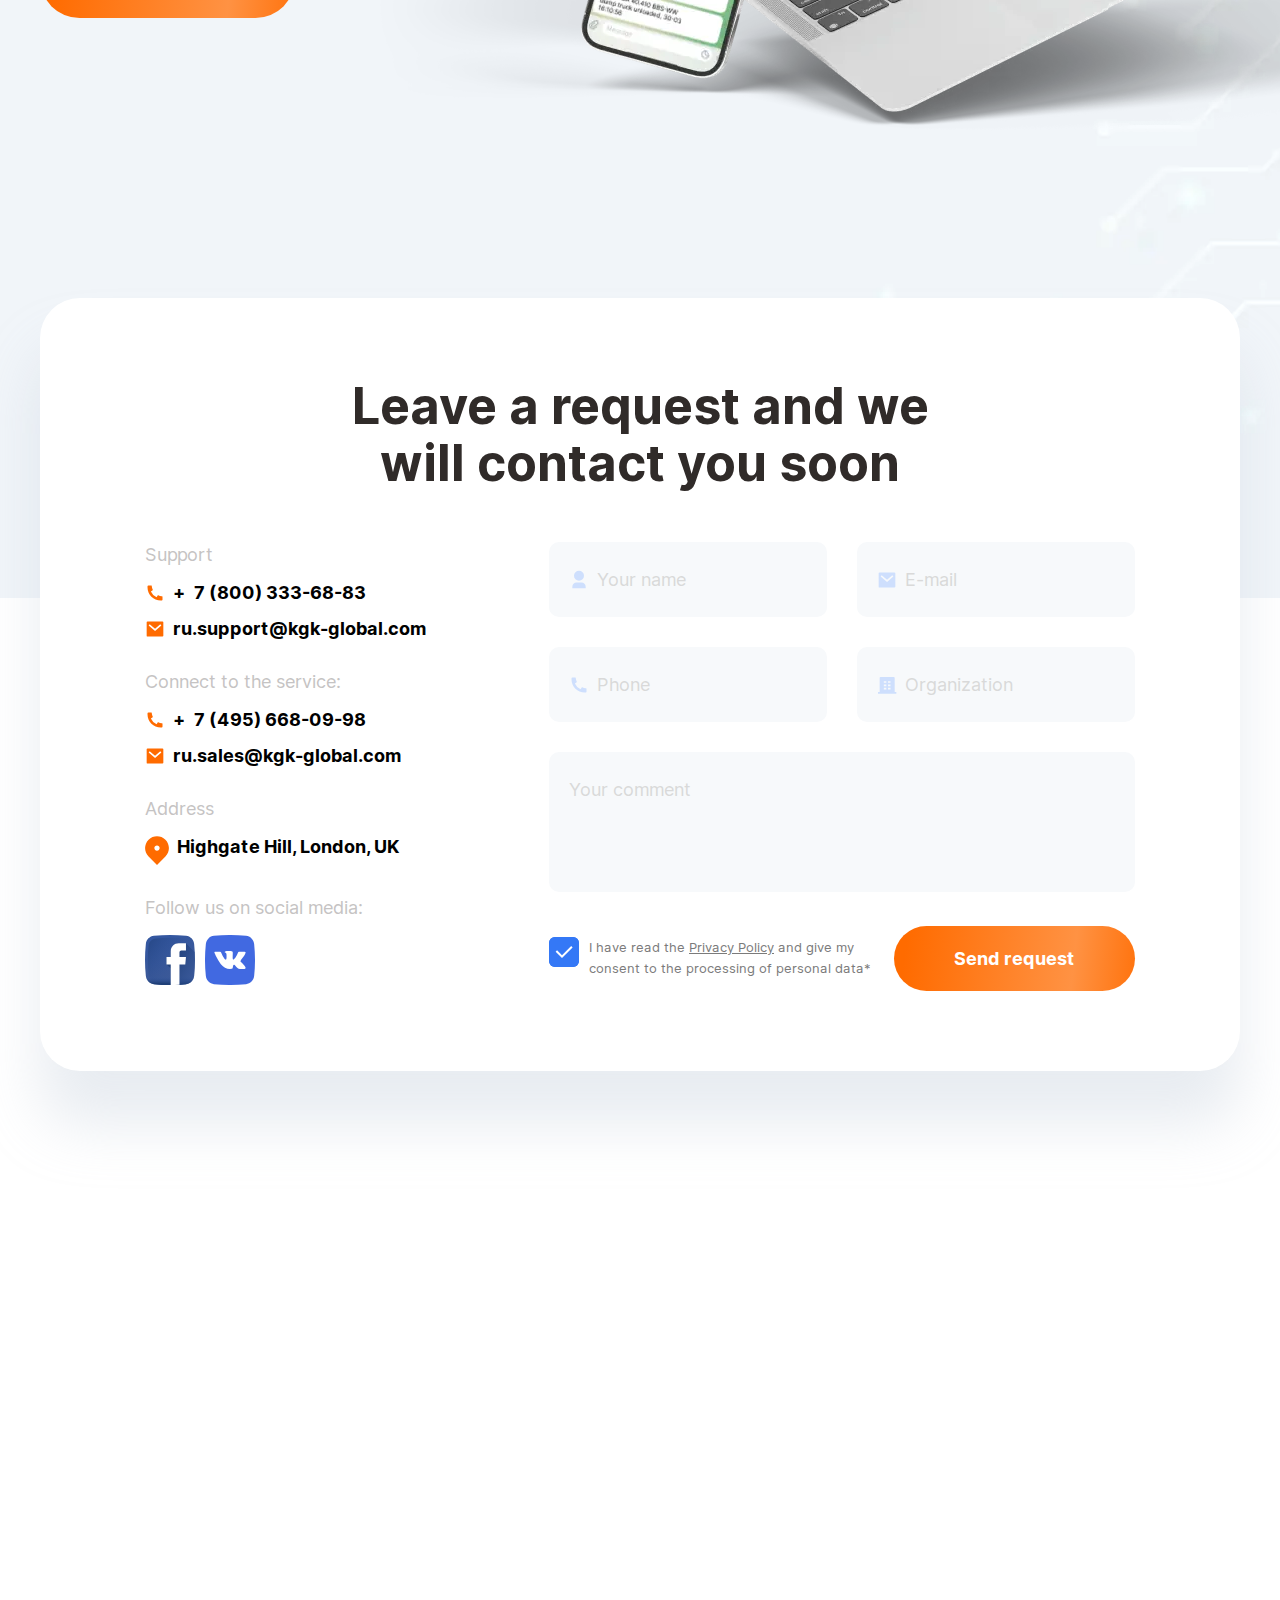
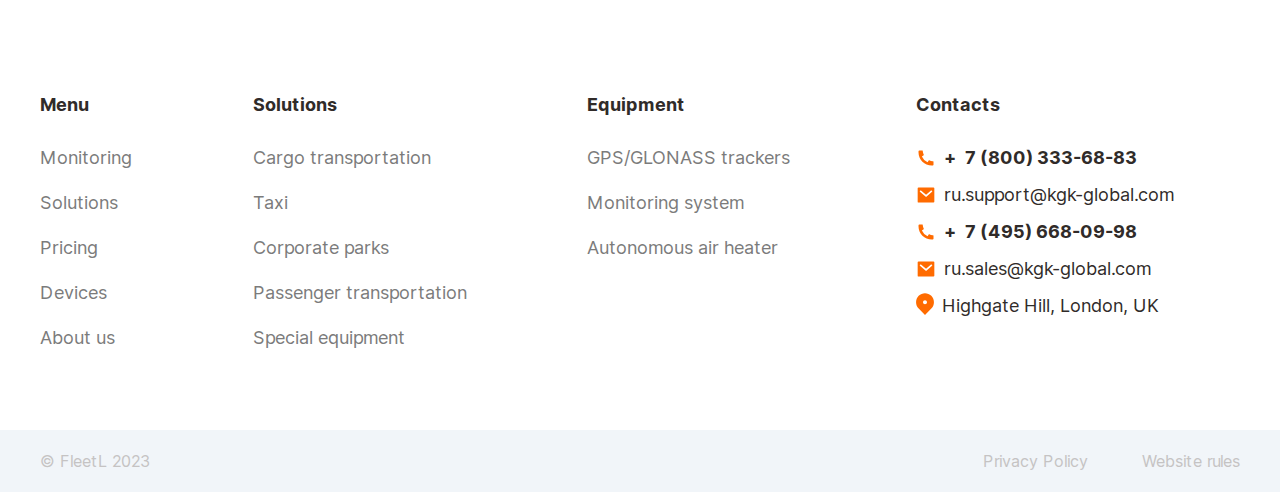
==== commit e922700a: "change text and font-weight style" ====
--- a/index.html
+++ b/index.html
@@ -75,9 +75,9 @@
         <div class="container hero__container">
           <div class="hero__inner">
             <div class="hero__head">
-              <h1>Track smarter, drive <br>
-                better your business <br>
-                online with us
+              <h1>&ldquo;Track smarter <br>
+                and drive your <br>
+                business with us&rdquo;
               </h1>
               <p>
                 Control your transport and reduce fleet maintenance costs by up to 30% by introducing a monitoring system with a lifetime hardware warranty.
@@ -203,11 +203,14 @@
               <div class="tab__content tab__content-2 tab-bg">
                 <div class="second">
                   <div class="second__inner">
-                    <h3>Improve Driver Efficiency</h3>
+                    <h3>
+                      <span class="second__inner-bold">Notifications</span>
+                      Improve Driver Efficiency
+                    </h3>
                     <p class="text-left">
-                      Vehicle tracking can also be used to improve driver’s efficiency by identifying areas of poor performance. 
-                      For example, is a driver consistently arriving late, do they have numerous failed deliveries, or are they simply delivering less than their colleagues?
-                      By monitoring this information, fleet managers can ensure their drivers become more efficient and improve their overall performance.
+                      Vehicle tracking can also be used to improve driver efficiency by identifying areas of poor performance. 
+                      For example, if a driver consistently arrives late, has numerous failed deliveries, or delivers less than expected, 
+                      fleet managers can monitor this information to ensure drivers become more efficient and enhance their overall performance.
                     </p>
                     <div class="second__img">
                       <img width="592" height="323" src="./img/secon-tab-img.webp" alt="">
@@ -217,18 +220,21 @@
               </div>
               <div class="tab__content tab__content-3 tab-bg">
                 <div class="third">
-                  <h3>Automated system</h3>
+                  <h3>
+                    <span class="third__inner-bold">Integration</span>
+                    Automated System
+                  </h3>
                   <div class="third__inner">
                     <div class="third__info">
                       <p>
                         We offer API integrations to make your work process much easier and more streamlined.
                       </p>
                       <p>
-                        Unsure of which type of integration to use? Our direct integration is perfect for integrating communication apps.
-                        So, if you want happier customers and fewer inquiries for your customer service team, inline your apps with <b>FleetL</b>.
+                        Not sure which type of integration to use? Our direct integration is perfect for introducing communication apps seamlessly.
+                        So, if you want to have happier customers and receive fewer inquiries for your customer service team, embed your apps with <b>FleetL</b>.
                       </p>
                       <p>
-                        Our software allows easy integration with diffrent platforms. The result is an automated seamless technology in your business.
+                        Our software allows for easy integration with different platforms, resulting in automated and seamless technology for your business.
                       </p>
                     </div>
                     <div class="third__img">
@@ -241,8 +247,12 @@
                 <div class="fourth">
                   <div class="fourth__inner">
                     <div class="fourth__info">
-                      <h3 class="text-center">Logistics <br />Planning and Control</h3>
-                      <p>Easy and fast planning of routes for the delivery of goods. Efficient route control.</p>
+                      <h3 class="text-center">
+                        <span class="fourth__inner-bold">Logistics</span><br />
+                        Planning and Control
+                      </h3>
+                      <p>Experience the ease and efficiency of planning delivery routes for your goods and services.
+                        Our system enables quick route planning and offers effective control over them.</p>
                     </div>
                     <div class="fourth__img">
                       <img width="629" height="436" src="./img/fourth-tab-img.webp" alt="">
@@ -268,9 +278,9 @@
                       <div class="swiper-slide">
                         <div class="reports__inner">
                           <div class="reports__info">
-                            <h3>Detailed report</h3>
+                            <h3>Detailed Report</h3>
                             <p>
-                              Detailed report - is the mostly used report of this software. It shows the daily work characteristics of a specific vehicle.
+                              One of the most commonly used reports in our software. It provides comprehensive information on the daily work characteristics of a specific vehicle.
                             </p>
                             <!-- <p>
                               Lorem ipsum dolor sit amet consectetur adipisicing elit. Cupiditate, quidem?
@@ -284,9 +294,9 @@
                       <div class="swiper-slide">
                         <div class="reports__inner">
                           <div class="reports__info">
-                            <h3>Drill for more detailes </h3>
+                            <h3>Drill down for more details</h3>
                             <p>
-                              You can find all the details for a specific vehicle work on that page.
+                              On that page, you can access all the specific details regarding a vehicle's work.
                             </p>
                             <!-- <p>
                               Detailed report- is ghhjbbvhbjbcj ghbds hburhe kjjkbn. hhjfbk hbfbknfnv dhhjbbj
@@ -300,10 +310,10 @@
                       <div class="swiper-slide">
                         <div class="reports__inner">
                           <div class="reports__info">
-                            <h3>Fuel report</h3>
+                            <h3>Fuel Report</h3>
                             <p>
-                              Get to this report when you need to optimize your vehicle fuel consumption.
-                              It shows the fuel consumption rate as well as liters filled in a vehicle tank or drained out of it.
+                              Access this report to optimize your vehicle's fuel consumption.
+                              It displays the fuel consumption rate and provides information on the amount of fuel filled in or drained from the vehicle's tank.
                             </p>
                             <!-- <p>
                               Detailed report- is ghhjbbvhbjbcj ghbds hburhe kjjkbn. hhjfbk hbfbknfnv dhhjbbj
@@ -419,7 +429,7 @@
               </div>
               <h3>Easy Switch</h3>
               <p>
-                We offer free switching to our software on your current trackers
+                We offer a free switch to our software using your current tracker.
               </p>
             </div>
             <div class="why__item">
@@ -430,7 +440,7 @@
               </div>
               <h3>Support Team</h3>
               <p>
-                You will be assigned a personal manager that will be able to assist you with any questions you might have
+                You will be assigned a personal manager who will be available to assist you with any questions you may have.
               </p>
             </div>
             <div class="why__item">
@@ -441,7 +451,7 @@
               </div>
               <h3>Mobile tracking</h3>
               <p>
-                Track always your fleet with mobile applications
+                Always track your fleet with our mobile applications.
               </p>
             </div>
           </div>
@@ -453,14 +463,14 @@
           <div class="free__inner">
             <div class="free__info">
               <h2>
-                Join our free trial period for 14 days
+                Try our 14-day free trial
               </h2>
               <p>
-                Our tracking and logistics system will reduce fleet maintenance costs and increase business’ productivity.
-                We offer free switching to our software on your current trackers
+                Our tracking and logistics system is designed to reduce fleet maintenance costs and improve overall business productivity.
+                Additionally, we offer free switching to our software using your current trackers.
               </p>
               <a href="#" class="free__btn orange-btn">
-                Try to free now
+                Start Trial Now
               </a>
             </div>
             <div class="free__img">
@@ -474,7 +484,7 @@
         <div class="map__content contact">
           <div class="contact__head">
             <h2 class="section-title">
-              Leave a request and we will call you back
+              Leave a request and we will contact you soon
             </h2>
           </div>
           <div class="contact__inner">
--- a/css/main.css
+++ b/css/main.css
@@ -498,7 +498,7 @@
   margin-bottom: 40px;
 }
 .hero__head h1 {
-  font-weight: 700;
+  font-weight: 400; /* 700 */
   font-size: 59px;
   line-height: 125%;
   color: #302B29;
@@ -922,11 +922,12 @@
   z-index: 2;
 }
 .second h3 {
-  font-weight: 700;
+  font-weight: 400!important;
   font-size: 25px;
   line-height: 30px;
   text-align: center;
-  color: var(--black);
+  /* color: var(--black); */
+  color: #302B29;
   margin-bottom: 20px;
 }
 .second p {
@@ -941,16 +942,20 @@
   max-width: 592px;
   margin: 0 auto;
 }
-
+.second__inner-bold{
+  color: var(--black);
+  font-weight: 700;
+}
 .third {
   padding: 50px 0 50px 50px;
 }
 .third h3 {
-  font-weight: 700;
+  font-weight: 400!important;
   font-size: 24px;
   line-height: 29px;
   text-align: center;
-  color: var(--black);
+  /* color: var(--black); */
+  color: #302B29;
   margin-bottom: 15px;
 }
 .third__inner {
@@ -963,6 +968,10 @@
   -webkit-box-pack: justify;
   -ms-flex-pack: justify;
   justify-content: space-between;
+}
+.third__inner-bold{
+  color: var(--black);
+  font-weight: 700;
 }
 .third__info {
   width: 43%;
@@ -1008,6 +1017,10 @@
   position: relative;
   height: 100%;
 }
+.fourth__inner-bold{
+  color: var(--black);
+  font-weight: 700;
+}
 .fourth__img {
   width: 70%;
   max-width: 629px;
@@ -1019,11 +1032,12 @@
   max-width: 270px;
 }
 .fourth__info h3 {
-  font-weight: 700;
+  font-weight: 400!important;
   font-size: 24px;
   line-height: 28px;
   margin-bottom: 20px;
-  color: var(--black);
+  /* color: var(--black); */
+  color: #302B29;
 }
 .fourth__info p {
   font-weight: 400;
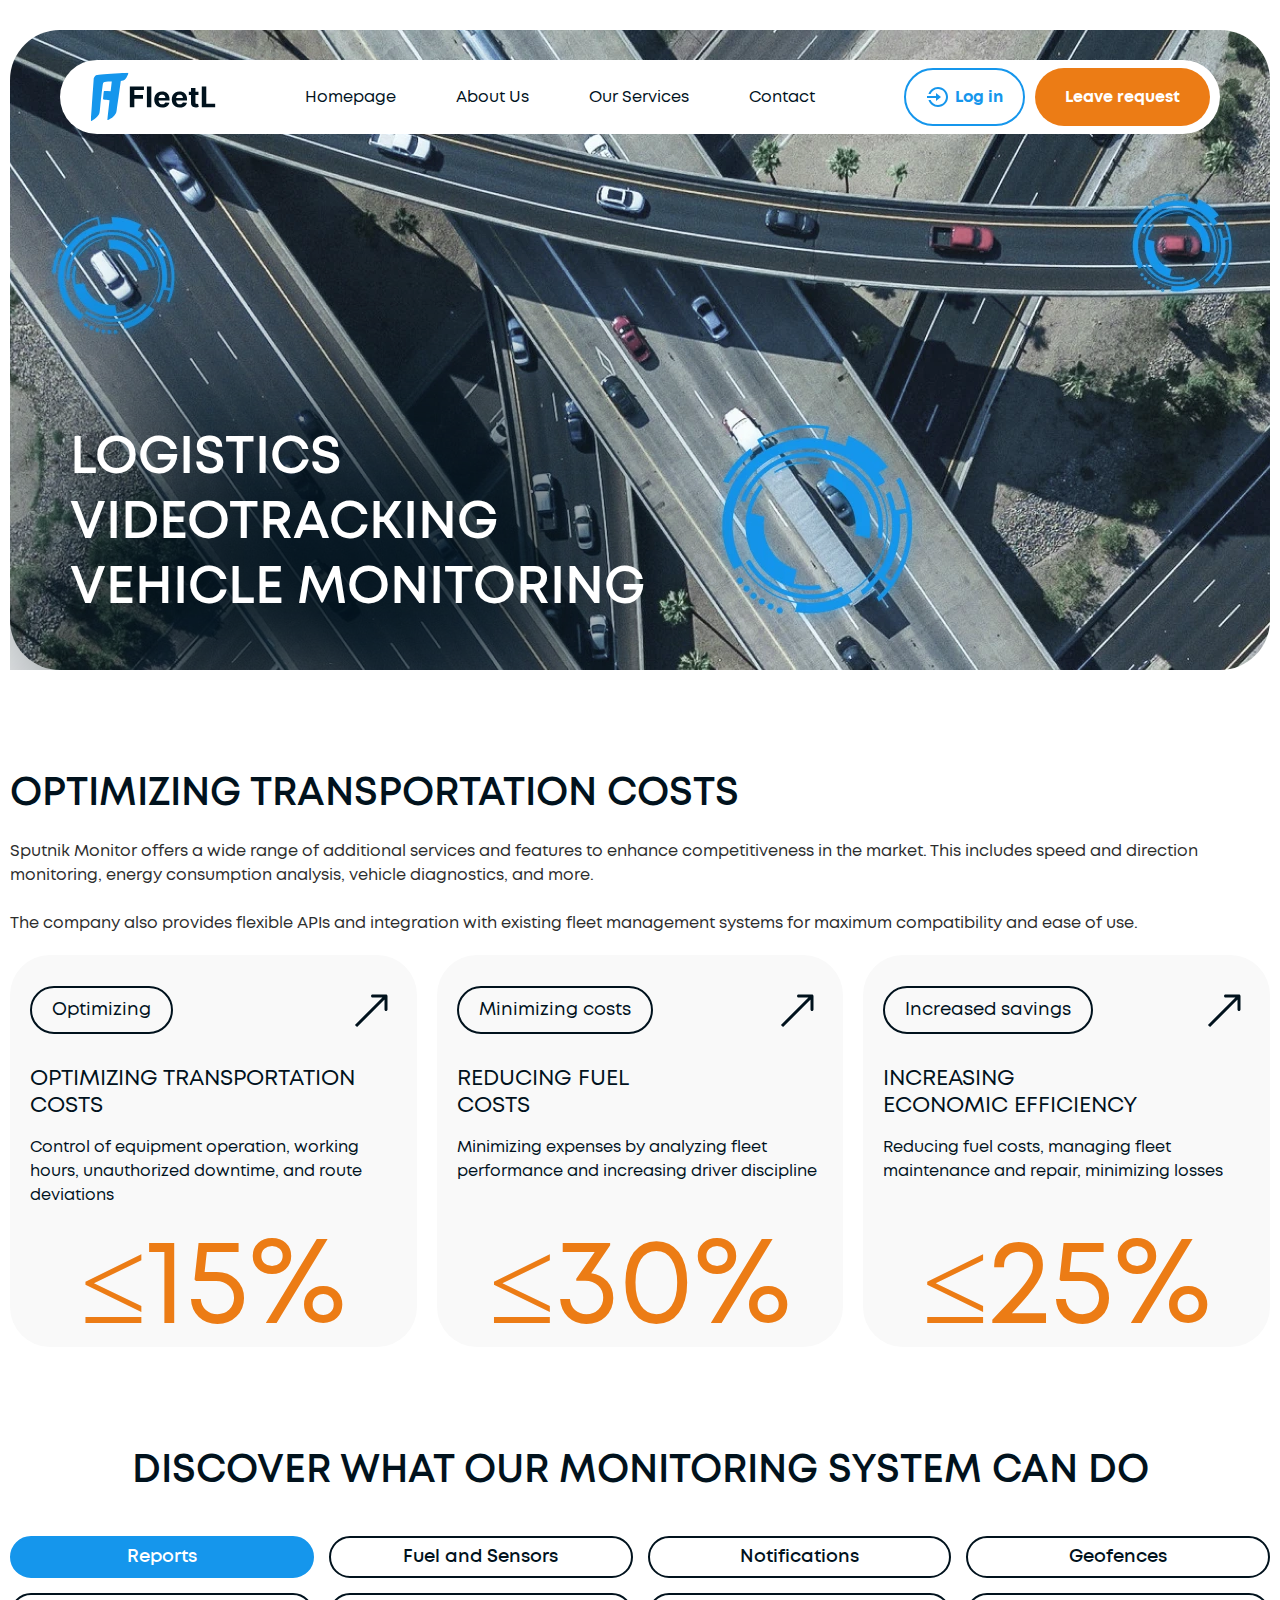
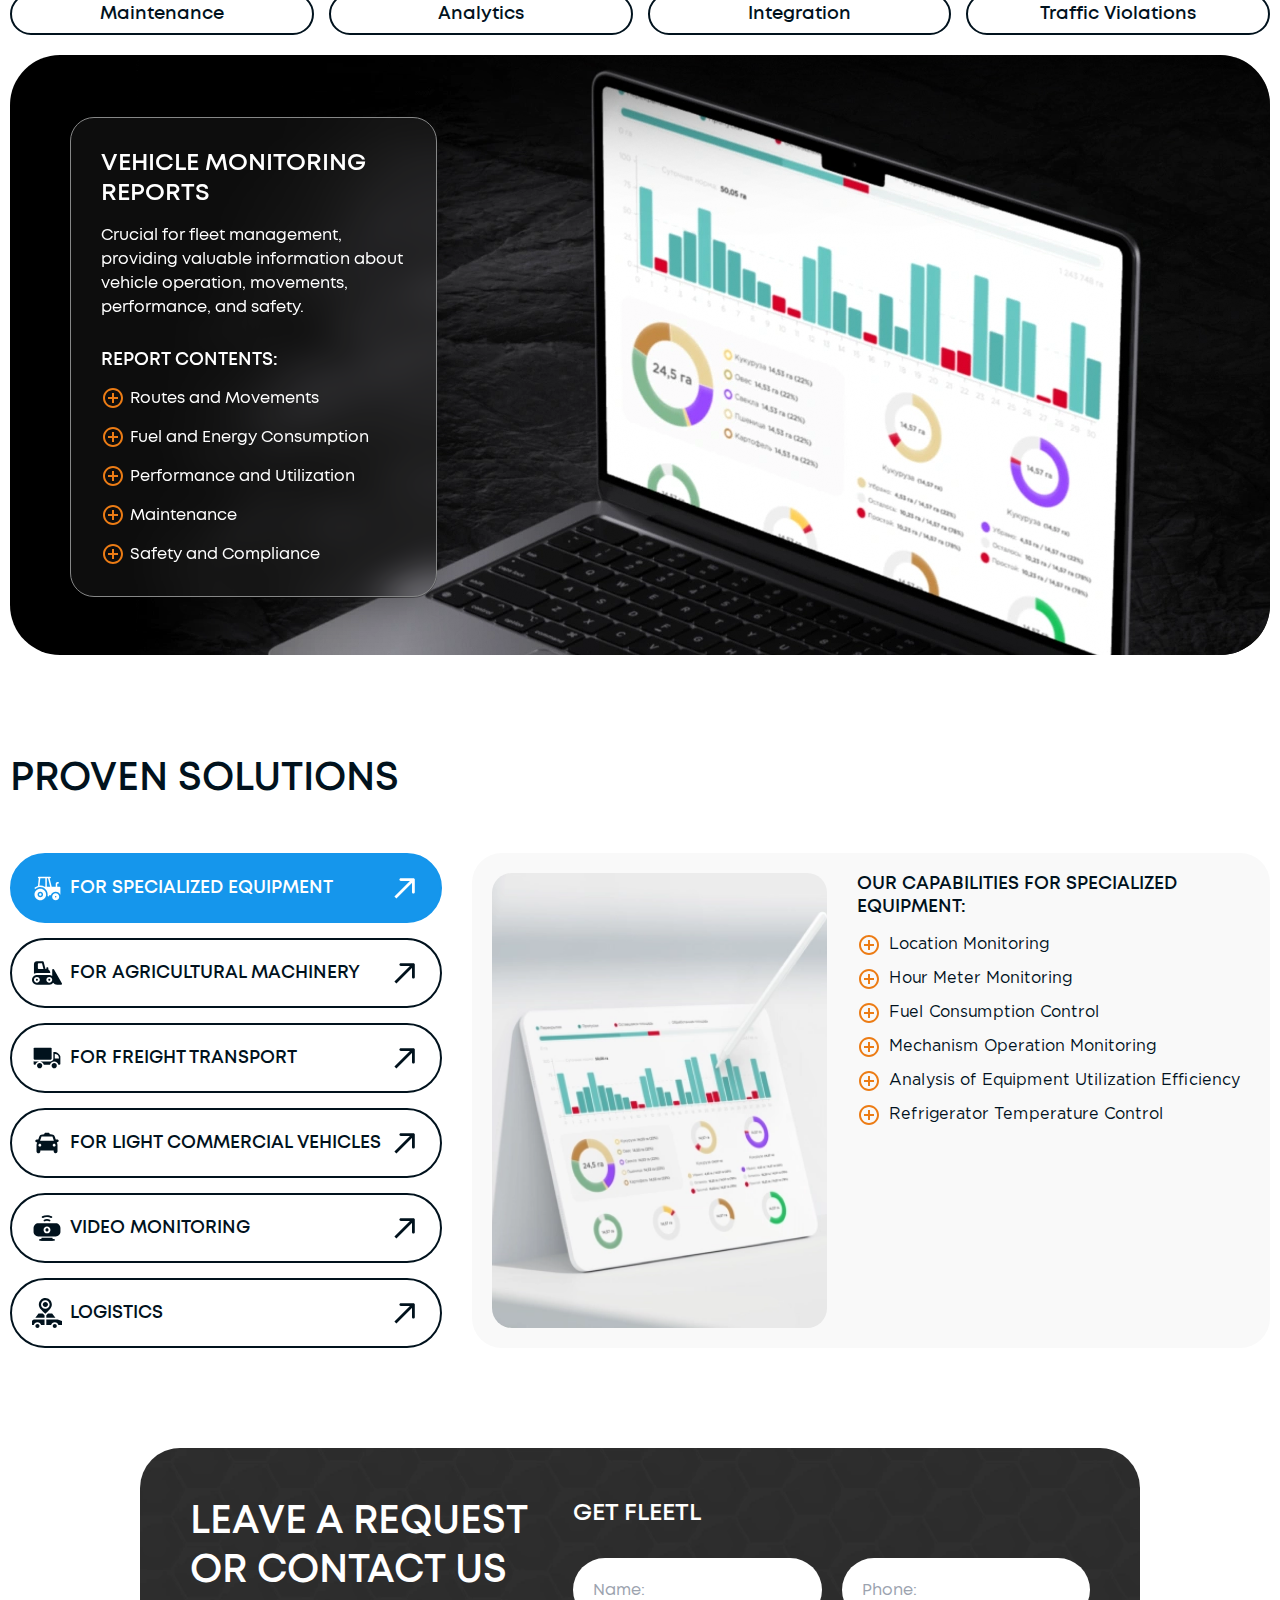
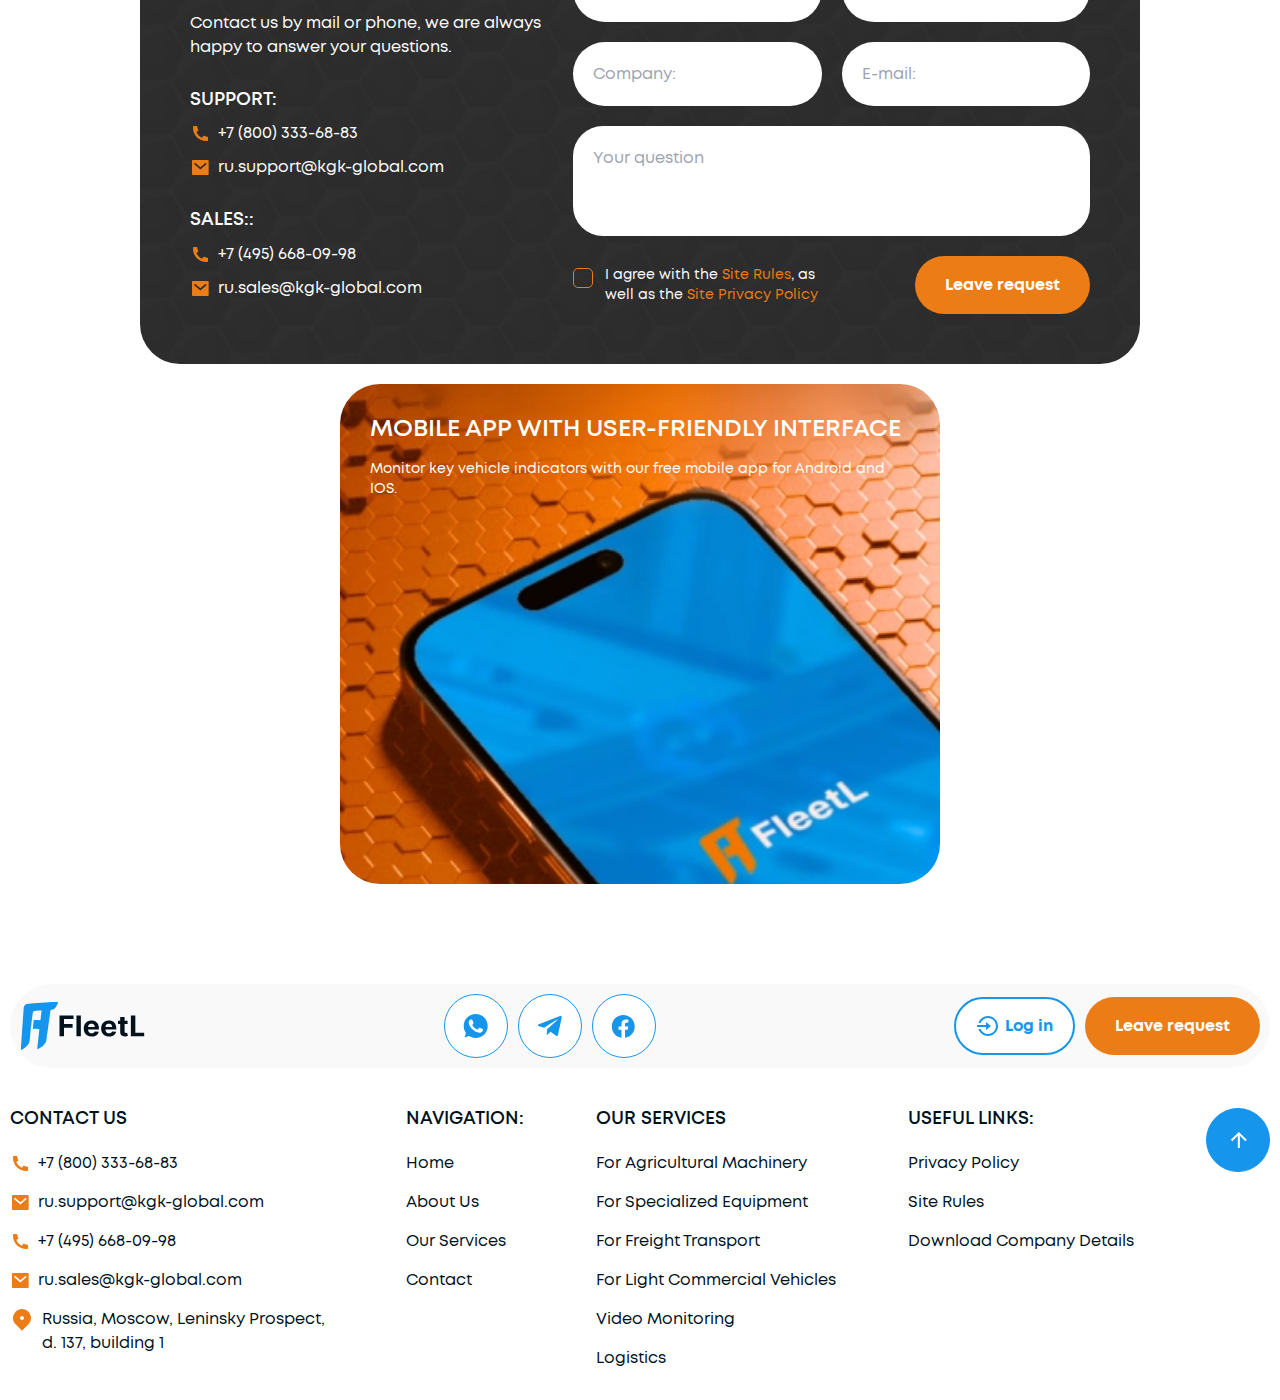
==== commit 8c73396f: "Правки сайта" ====
--- a/index.html
+++ b/index.html
@@ -1,685 +1,2950 @@
-<!DOCTYPE html>
-<html lang="ru" class="page">
-
-<head>
-  <meta charset="UTF-8">
-  <meta name="viewport" content="width=device-width, initial-scale=1.0">
-  <link rel="shortcut icon" href="favicon.ico" type="image/x-icon">
-  <meta http-equiv="X-UA-Compatible" content="ie=edge">
-  <meta name="theme-color" content="#111111">
-  <title>FleetL</title>
-  <link rel="preload" href="fonts/Inter-Regular.woff2" as="font" type="font/woff2" crossorigin>
-  <link rel="preload" href="fonts/Inter-Bold.woff2" as="font" type="font/woff2" crossorigin>
-  <link rel="preload" href="fonts/Helvetica-Regular.woff2" as="font" type="font/woff2" crossorigin>
-  <link rel="preload" href="fonts/Helvetica-Bold.woff2" as="font" type="font/woff2" crossorigin>
-  <link rel="stylesheet" href="css/vendor.css">
-  <link rel="stylesheet" href="css/main.css">
-  <script defer src="https://api-maps.yandex.ru/2.1/?apikey=ваш API-ключ&lang=ru_RU"></script>
-  <script defer src="js/main.js"></script>
-</head>
-
-<body class="page__body">
-  <div class="site-container">
-    <header class="header visible">
-      <div class="container header__container">
-        <div class="header__inner">
-          <a href="#" class="header__logo" data-menu-item>
-            <img width="148" height="59" src="./img/header-logo.svg" alt="">
-          </a>
-          <nav class="nav header__hav">
-            <ul class="nav__list list-reset">
-              <li><a href="#">Partners</a></li>
-              <li><a href="#">Monitoring</a></li>
-              <li><a href="#">Solutions</a></li>
-              <li><a href="#">Pricing</a></li>
-              <li><a href="#">Devices</a></li>
-              <li><a href="#">About us</a></li>
-            </ul>
-          </nav>
-          <a href="#" class="header__btn orange-btn">
-            LOGIN
-          </a>
-          <div class="header__right">
-            <a href="#" class="header__phone">
-              <svg class="">
-                <use xlink:href="img/sprite.svg#phone"></use>
-              </svg>
+<!doctype html>
+<html lang="en">
+  <head>
+    <meta charset="UTF-8" />
+    <link rel="icon" type="image/svg+xml" href="./img/favicon.svg" />
+    <meta name="viewport" content="width=device-width, initial-scale=1.0" />
+    <title>FleetL</title>
+    <script type="module" crossorigin src="/assets/main-1P5h2GAp.js"></script>
+    <link rel="stylesheet" crossorigin href="/assets/main-Mg4x5xIj.css">
+  </head>
+  <body>
+    <div class="wrapper h-full w-full min-w-[320px] overflow-hidden">
+      <header
+        id="header"
+        class="absolute left-0 top-[60px] w-full px-[60px] tbl:top-5 tbl:px-5"
+      >
+        <div
+          class="relative w-full rounded-[50px] bg-white py-[8px] pl-[30px] pr-[10px] tbl:rounded-[30px] small:pl-[10px]"
+        >
+          <div class="flex items-center justify-between">
+            <a
+              href="/"
+              class="relative z-[2] block h-[50px] tbl:h-auto tbl:max-w-[100px] small:max-w-[70px]"
+            >
+              <img
+                class="block h-full w-full"
+                width="125"
+                height="50"
+                src="./img/header-logo.svg"
+                alt="Logo"
+              />
             </a>
-            <div class="header__burger">
-              <button class="burger" aria-label="Открыть меню" aria-expanded="false"  data-burger>
-                <span class="burger__line"></span>
+            <nav
+              class="header-nav lg:invisible lg:absolute lg:left-0 lg:top-0 lg:w-full lg:rounded-[50px] lg:bg-white lg:px-[30px] lg:pb-[50px] lg:pt-[74px] lg:opacity-0 medium:rounded-[30px]"
+            >
+              <ul
+                class="flex items-center gap-[60px] xl:gap-5 lg:justify-center lg:border-t lg:pt-[30px] tbl:flex-col"
+              >
+                <li>
+                  <a
+                    href="/"
+                    class="font-mont leading-normal transition-colors hover:text-mainblue"
+                    >Homepage</a
+                  >
+                </li>
+                <li>
+                  <a
+                    href="./about.html"
+                    class="font-mont leading-normal transition-colors hover:text-mainblue"
+                    >About Us</a
+                  >
+                </li>
+                <li>
+                  <a
+                    href="./service.html"
+                    class="font-mont leading-normal transition-colors hover:text-mainblue"
+                    >Our Services</a
+                  >
+                </li>
+                <li>
+                  <a
+                    href="./contact.html"
+                    class="font-mont leading-normal transition-colors hover:text-mainblue"
+                    >Contact</a
+                  >
+                </li>
+                <li class="hidden lg:flex">
+                  <a
+                    href="#"
+                    class="orange-btn medium:flex medium:items-center medium:py-[10px]"
+                    >Leave request</a
+                  >
+                </li>
+              </ul>
+            </nav>
+            <div class="relative z-[2] flex gap-[10px]">
+              <a
+                aria-label="Login"
+                href="#"
+                class="group flex items-center gap-[5px] rounded-[40px] border-2 border-mainblue px-5 py-[15px] font-bold text-mainblue transition-all hover:bg-mainblue xl:p-[15px] medium:p-[10px] small:p-[6px]"
+              >
+                <svg
+                  class="fill-[#1596EC] transition-all group-hover:fill-white"
+                  width="24"
+                  height="24"
+                  viewBox="0 0 24 24"
+                  fill="none"
+                  xmlns="http://www.w3.org/2000/svg"
+                >
+                  <path
+                    d="M10 11V8L15 12L10 16V13H1V11H10ZM2.4578 15H4.58152C5.76829 17.9318 8.64262 20 12 20C16.4183 20 20 16.4183 20 12C20 7.58172 16.4183 4 12 4C8.64262 4 5.76829 6.06817 4.58152 9H2.4578C3.73207 4.94289 7.52236 2 12 2C17.5228 2 22 6.47715 22 12C22 17.5228 17.5228 22 12 22C7.52236 22 3.73207 19.0571 2.4578 15Z"
+                  />
+                </svg>
+                <span class="transition-all group-hover:text-white xl:hidden"
+                  >Log in</span
+                >
+              </a>
+              <a
+                aria-label="Leave request"
+                href="#"
+                class="orange-btn lg:hidden"
+                >Leave request</a
+              >
+              <button
+                aria-label="Menu"
+                class="burger hidden h-[58px] w-[58px] flex-col justify-center gap-1 rounded-full border-2 border-mainblue p-[10px] lg:flex medium:h-12 medium:w-12 small:h-10 small:w-10 small:px-[6px]"
+              >
+                <span class="h-[2px] w-full bg-mainblue"></span>
+                <span class="h-[2px] w-full bg-mainblue"></span>
+                <span class="h-[2px] w-full bg-mainblue"></span>
               </button>
             </div>
           </div>
         </div>
-      </div>
-      <div class="menu header__menu" data-menu>
-        <nav class="nav header__hav">
-          <ul class="nav__list list-reset">
-            <li><a data-menu-item href="#">Partners</a></li>
-            <li><a data-menu-item href="#">Monitoring</a></li>
-            <li><a data-menu-item href="#">Solutions</a></li>
-            <li><a data-menu-item href="#">Pricing</a></li>
-            <li><a data-menu-item href="#">Devices</a></li>
-            <li><a data-menu-item href="#">About us</a></li>
-          </ul>
-        </nav>
-        <a href="#" class="header__btn orange-btn" data-menu-item>
-          Contact us
-        </a>
-      </div>
-    </header>
-
-    <main class="main">
-      <section class="hero">
-        <div class="container hero__container">
-          <div class="hero__inner">
-            <div class="hero__head">
-              <h1>&ldquo;Track smarter <br>
-                and drive your <br>
-                business with us&rdquo;
-              </h1>
-              <p>
-                Control your transport and reduce fleet maintenance costs by up to 30% by introducing a monitoring system with a lifetime hardware warranty.
-              </p>
+      </header>
+      <main>
+        <section id="hero" class="p-[30px] pb-0 big:px-[10px] tbl:p-[10px]">
+          <div
+            class="hero__inner flex min-h-[640px] items-end overflow-hidden rounded-[50px] bg-[url('../img/hero-bg-big.webp')] bg-cover bg-center bg-no-repeat px-[50px] pb-[50px] tbl:rounded-[30px] tbl:px-5 small:min-h-[95vh] small:px-[10px] small:pb-5"
+          >
+            <div class="container">
+              <div class="hero-info relative">
+                <h1
+                  class="relative z-[2] font-mont text-[52px] font-semibold uppercase leading-tight text-white medium:text-[36px] small:text-[28px]"
+                >
+                  logistics <br />
+                  videotracking <br />
+                  Vehicle Monitoring
+                </h1>
+              </div>
             </div>
-            <a href="#" class="hero__btn">
-              Contact us
-            </a>
           </div>
-        </div>
-      </section>
-
-      <section class="service">
-        <div class="container service__container">
-          <h2 class="section-title">
-            Vehicle Services <br>
-            Free for up to 5 vehicles
-          </h2>
-          <div class="service__inner tab">
-            <div class="tab__btns">
-              <button class="btn-reset tab__btn tab__btn-1 active" data-tab="1">
-                <svg class="">
-                  <use xlink:href="img/sprite.svg#tab1"></use>
-                </svg>
-                <span>Get FleetL</span>
-              </button>
-              <button class="btn-reset tab__btn tab__btn-2" data-tab="2">
-                <svg class="">
-                  <use xlink:href="img/sprite.svg#tab2"></use>
-                </svg>
-                <span>Notifications</span>
-              </button>
-              <button class="btn-reset tab__btn tab__btn-3" data-tab="3">
-                <svg class="">
-                  <use xlink:href="img/sprite.svg#tab3"></use>
-                </svg>
-                <span>Integration</span>
-              </button>
-              <button class="btn-reset tab__btn tab__btn-4" data-tab="4">
-                <svg class="">
-                  <use xlink:href="img/sprite.svg#tab4"></use>
-                </svg>
-                <span>Logistics</span>
-              </button>
-              <button class="btn-reset tab__btn tab__btn-5" data-tab="5">
-                <svg class="">
-                  <use xlink:href="img/sprite.svg#tab5"></use>
-                </svg>
-                <span>Dashboard</span>
-              </button>
-              <button class="btn-reset tab__btn tab__btn-6" data-tab="6">
-                <svg class="">
-                  <use xlink:href="img/sprite.svg#tab6"></use>
-                </svg>
-                <span>Reports</span>
-              </button>
-              <button class="btn-reset tab__btn tab__btn-7" data-tab="7">
-                <svg class="">
-                  <use xlink:href="img/sprite.svg#tab7"></use>
-                </svg>
-                <span>Videotracking <br>
-                  for Rent/TaxiL</span>
-              </button>
-              <button class="btn-reset tab__btn tab__btn-8" data-tab="8">
-                <svg class="">
-                  <use xlink:href="img/sprite.svg#tab8"></use>
-                </svg>
-                <span>Construction machinery</span>
-              </button>
-            </div>
-            <div class="tab__body">
-              <div class="tab__content tab__content-1 active">
-                <div class="tab-1">
-                  <h3>Get FleetL if you</h3>
-                  <form action="#" class="tab__form">
-                    <label class="custom-checkbox">
-                      <input type="checkbox" class="custom-checkbox__field">
-                      <span class="custom-checkbox__content">need to track your own fleet</span>
-                    </label>
-                    <label class="custom-checkbox">
-                      <input type="checkbox" class="custom-checkbox__field">
-                      <span class="custom-checkbox__content">want to resell tracking system and provide other services to businesses</span>
-                    </label>
-                    <label class="custom-checkbox">
-                      <input type="checkbox" class="custom-checkbox__field">
-                      <span class="custom-checkbox__content">have tracking system in place and you would like to consider other services</span>
-                    </label>
-                    <div class="tab__form-inner">
-                      <div class="tab__form-group">
-                        <input class="input-reset" type="text" placeholder="First name">
-                        <svg class="">
-                          <use xlink:href="img/sprite.svg#user"></use>
-                        </svg>
-                      </div>
-                      <div class="tab__form-group">
-                        <input class="input-reset" type="text" placeholder="Last name">
-                        <svg class="">
-                          <use xlink:href="img/sprite.svg#user"></use>
-                        </svg>
-                      </div>
-                      <div class="tab__form-group">
-                        <input class="input-reset" type="tel" placeholder="Phone">
-                        <svg class="">
-                          <use xlink:href="img/sprite.svg#tel"></use>
-                        </svg>
-                      </div>
-                      <div class="tab__form-group">
-                        <input class="input-reset" type="email" placeholder="E-mail">
-                        <svg class="">
-                          <use xlink:href="img/sprite.svg#mail"></use>
-                        </svg>
-                      </div>
-                      <div class="tab__form-group">
-                        <textarea class="input-reset" placeholder="Your comment"></textarea>
-                      </div>
+        </section>
+        <section id="optimizing" class="pt-[100px] medium:pt-[60px]">
+          <div class="container">
+            <!-- inner -->
+            <div class="flex gap-5 laptop2:flex-col">
+              <!-- left -->
+              <div
+                class="max-w-[360px] laptop:max-w-[340px] laptop2:max-w-full"
+              >
+                <h2
+                  class="text-[39px] font-semibold uppercase leading-tight medium:text-[30px]"
+                >
+                  OPTIMIZING TRANSPORTATION COSTS
+                </h2>
+                <p class="mt-5 text-base leading-[24px] text-darkgrey">
+                  Sputnik Monitor offers a wide range of additional services and
+                  features to enhance competitiveness in the market. This
+                  includes speed and direction monitoring, energy consumption
+                  analysis, vehicle diagnostics, and more.
+                </p>
+                <p class="mt-6 text-base leading-[24px] text-darkgrey">
+                  The company also provides flexible APIs and integration with
+                  existing fleet management systems for maximum compatibility
+                  and ease of use.
+                </p>
+              </div>
+              <!-- right -->
+              <div
+                class="grid grid-cols-3 gap-5 lg:mx-auto lg:max-w-[500px] lg:grid-cols-1"
+              >
+                <div
+                  class="flex flex-col overflow-hidden rounded-[40px] bg-lightgrey px-5 pt-[30px]"
+                >
+                  <div class="flex items-center justify-between">
+                    <div
+                      class="rounded-[30px] border-2 border-mainblack px-5 py-[13px] text-lg leading-none"
+                    >
+                      Optimizing
                     </div>
-                    <button class="btn-reset tab__form-btn orange-btn">
-                      Send request
-                    </button>
-                  </form>
+                    <svg
+                      width="50"
+                      height="50"
+                      viewBox="0 0 50 50"
+                      fill="none"
+                      xmlns="http://www.w3.org/2000/svg"
+                    >
+                      <path
+                        d="M40.5 11C40.5 10.1716 39.8284 9.5 39 9.5H25.5C24.6716 9.5 24 10.1716 24 11C24 11.8284 24.6716 12.5 25.5 12.5H37.5V24.5C37.5 25.3284 38.1716 26 39 26C39.8284 26 40.5 25.3284 40.5 24.5V11ZM10.0607 42.0607L40.0607 12.0607L37.9393 9.93934L7.93934 39.9393L10.0607 42.0607Z"
+                        fill="#01121D"
+                      />
+                    </svg>
+                  </div>
+                  <div class="mt-[60px] laptop:mt-[30px] laptop2:mb-5">
+                    <h3
+                      class="text-[24px] font-normal uppercase leading-tight laptop:text-[22px]"
+                    >
+                      Optimizing Transportation Costs
+                    </h3>
+                    <p class="mt-[15px] text-base leading-[24px]">
+                      Control of equipment operation, working hours,
+                      unauthorized downtime, and route deviations
+                    </p>
+                  </div>
+                  <p
+                    class="relative mt-auto text-center text-[120px] leading-none text-mainorange small:text-[100px]"
+                  >
+                    ≤15%
+                  </p>
                 </div>
-              </div>
-              <div class="tab__content tab__content-2 tab-bg">
-                <div class="second">
-                  <div class="second__inner">
-                    <h3>
-                      <span class="second__inner-bold">Notifications</span>
-                      Improve Driver Efficiency
+                <div
+                  class="flex flex-col overflow-hidden rounded-[40px] bg-lightgrey px-5 pt-[30px]"
+                >
+                  <div class="flex items-center justify-between">
+                    <div
+                      class="rounded-[30px] border-2 border-mainblack px-5 py-[13px] text-lg leading-none"
+                    >
+                      Minimizing costs
+                    </div>
+                    <svg
+                      width="50"
+                      height="50"
+                      viewBox="0 0 50 50"
+                      fill="none"
+                      xmlns="http://www.w3.org/2000/svg"
+                    >
+                      <path
+                        d="M40.5 11C40.5 10.1716 39.8284 9.5 39 9.5H25.5C24.6716 9.5 24 10.1716 24 11C24 11.8284 24.6716 12.5 25.5 12.5H37.5V24.5C37.5 25.3284 38.1716 26 39 26C39.8284 26 40.5 25.3284 40.5 24.5V11ZM10.0607 42.0607L40.0607 12.0607L37.9393 9.93934L7.93934 39.9393L10.0607 42.0607Z"
+                        fill="#01121D"
+                      />
+                    </svg>
+                  </div>
+                  <div class="mt-[60px] laptop:mt-[30px] laptop2:mb-5">
+                    <h3
+                      class="text-[24px] font-normal uppercase leading-tight laptop:text-[22px]"
+                    >
+                      Reducing fuel <br />
+                      costs
                     </h3>
-                    <p class="text-left">
-                      Vehicle tracking can also be used to improve driver efficiency by identifying areas of poor performance. 
-                      For example, if a driver consistently arrives late, has numerous failed deliveries, or delivers less than expected, 
-                      fleet managers can monitor this information to ensure drivers become more efficient and enhance their overall performance.
+                    <p class="mt-[15px] text-base leading-[24px]">
+                      Minimizing expenses by analyzing fleet performance and
+                      increasing driver discipline
                     </p>
-                    <div class="second__img">
-                      <img width="592" height="323" src="./img/secon-tab-img.webp" alt="">
+                  </div>
+                  <p
+                    class="relative mt-auto text-center text-[120px] leading-none text-mainorange small:text-[100px]"
+                  >
+                    ≤30%
+                  </p>
+                </div>
+                <div
+                  class="flex flex-col overflow-hidden rounded-[40px] bg-lightgrey px-5 pt-[30px]"
+                >
+                  <div class="flex items-center justify-between">
+                    <div
+                      class="rounded-[30px] border-2 border-mainblack px-5 py-[13px] text-lg leading-none"
+                    >
+                      Increased savings
                     </div>
-                  </div>
-                </div>
-              </div>
-              <div class="tab__content tab__content-3 tab-bg">
-                <div class="third">
-                  <h3>
-                    <span class="third__inner-bold">Integration</span>
-                    Automated System
-                  </h3>
-                  <div class="third__inner">
-                    <div class="third__info">
-                      <p>
-                        We offer API integrations to make your work process much easier and more streamlined.
-                      </p>
-                      <p>
-                        Not sure which type of integration to use? Our direct integration is perfect for introducing communication apps seamlessly.
-                        So, if you want to have happier customers and receive fewer inquiries for your customer service team, embed your apps with <b>FleetL</b>.
-                      </p>
-                      <p>
-                        Our software allows for easy integration with different platforms, resulting in automated and seamless technology for your business.
-                      </p>
-                    </div>
-                    <div class="third__img">
-                      <img width="420" height="462" src="./img/third-tab-img.webp" alt="">
-                    </div>
-                  </div>
-                </div>
-              </div>
-              <div class="tab__content tab__content-4 tab-bg">
-                <div class="fourth">
-                  <div class="fourth__inner">
-                    <div class="fourth__info">
-                      <h3 class="text-center">
-                        <span class="fourth__inner-bold">Logistics</span><br />
-                        Planning and Control
-                      </h3>
-                      <p>Experience the ease and efficiency of planning delivery routes for your goods and services.
-                        Our system enables quick route planning and offers effective control over them.</p>
-                    </div>
-                    <div class="fourth__img">
-                      <img width="629" height="436" src="./img/fourth-tab-img.webp" alt="">
-                    </div>
-                  </div>
-                </div>
-              </div>
-              <div class="tab__content tab__content-5">
-                <img class="tab-5__scroll-touch" width="70" height="70" src="./img/scroll-touch.webp" alt="">
-                <div class="fifth">
-                  <div class="fifth__img fifth__img-big">
-                    <img width="892" height="628" src="../img/fourth-img-big.webp" alt="">
-                  </div>
-                  <div class="fifth__img fifth__img-small">
-                    <img width="469" height="402" src="../img/fourth-img-small.webp" alt="">
-                  </div>
-                </div>
-              </div>
-              <div class="tab__content tab__content-6 tab-bg">
-                <div class="reports">
-                  <div class="swiper reports__swiper">
-                    <div class="swiper-wrapper">
-                      <div class="swiper-slide">
-                        <div class="reports__inner">
-                          <div class="reports__info">
-                            <h3>Detailed Report</h3>
-                            <p>
-                              One of the most commonly used reports in our software. It provides comprehensive information on the daily work characteristics of a specific vehicle.
-                            </p>
-                            <!-- <p>
-                              Lorem ipsum dolor sit amet consectetur adipisicing elit. Cupiditate, quidem?
-                            </p> -->
-                          </div>
-                          <div class="reports__img">
-                            <img width="762" height="502" src="./img/reports-img1.webp" alt="">
-                          </div>
-                        </div>
-                      </div>
-                      <div class="swiper-slide">
-                        <div class="reports__inner">
-                          <div class="reports__info">
-                            <h3>Drill down for more details</h3>
-                            <p>
-                              On that page, you can access all the specific details regarding a vehicle's work.
-                            </p>
-                            <!-- <p>
-                              Detailed report- is ghhjbbvhbjbcj ghbds hburhe kjjkbn. hhjfbk hbfbknfnv dhhjbbj
-                            </p> -->
-                          </div>
-                          <div class="reports__img">
-                            <img width="762" height="502" src="./img/reports-img2.webp" alt="">
-                          </div>
-                        </div>
-                      </div>
-                      <div class="swiper-slide">
-                        <div class="reports__inner">
-                          <div class="reports__info">
-                            <h3>Fuel Report</h3>
-                            <p>
-                              Access this report to optimize your vehicle's fuel consumption.
-                              It displays the fuel consumption rate and provides information on the amount of fuel filled in or drained from the vehicle's tank.
-                            </p>
-                            <!-- <p>
-                              Detailed report- is ghhjbbvhbjbcj ghbds hburhe kjjkbn. hhjfbk hbfbknfnv dhhjbbj
-                            </p> -->
-                          </div>
-                          <div class="reports__img">
-                            <img width="762" height="502" src="./img/reports-img3.webp" alt="">
-                          </div>
-                        </div>
-                      </div>
-                    </div>
-                    <div class="reports__swiper-btns">
-                      <div class="slide-prev">
-                        <svg width="13" height="20" viewBox="0 0 13 20" fill="none" xmlns="http://www.w3.org/2000/svg">
-                          <path d="M11 18L3 10L11 2" stroke-width="3"/>
-                        </svg>
-                      </div>
-                      <div class="slide-next">
-                        <svg width="13" height="20" viewBox="0 0 13 20" fill="none" xmlns="http://www.w3.org/2000/svg">
-                          <path d="M2 18L10 10L2 2" stroke-width="3"/>
-                        </svg>
-                      </div>
-                    </div>
-                  </div>
-                </div>
-              </div>
-              <div class="tab__content tab__content-7">
-                <img class="tab-7__scroll-touch" width="70" height="70" src="./img/scroll-touch.webp" alt="">
-                <div class="fifth">
-                  <div class="fifth__img fifth__img-big">
-                    <img width="892" height="608" src="../img/track-img-big.webp" alt="">
-                  </div>
-                  <div class="fifth__img fifth__img-small">
-                    <img width="469" height="402" src="../img/track-img-small.webp" alt="">
-                  </div>
-                </div>
-              </div>
-              <div class="tab__content tab__content-8">
-                <div class="machine__info">
-                  <h3>
-                    Construction
-                    machinery
-                  </h3>
-                  <ul class="list-reset machine__list">
-                    <li>
-                      <div class="machine__list-icon">
-                        <svg class="">
-                          <use xlink:href="img/sprite.svg#machine-icon1"></use>
-                        </svg>
-                      </div>
-                      <p>Concrete mixer rotation control</p>
-                    </li>
-                    <li>
-                      <div class="machine__list-icon">
-                        <svg class="">
-                          <use xlink:href="img/sprite.svg#machine-icon2"></use>
-                        </svg>
-                      </div>
-                      <p>Excavator bucket control</p>
-                    </li>
-                    <li>
-                      <div class="machine__list-icon">
-                        <svg class="">
-                          <use xlink:href="img/sprite.svg#machine-icon3"></use>
-                        </svg>
-                      </div>
-                      <p>Loading / Unloading control</p>
-                    </li>
-                    <li>
-                      <div class="machine__list-icon">
-                        <svg class="">
-                          <use xlink:href="img/sprite.svg#machine-icon4"></use>
-                        </svg>
-                      </div>
-                      <p>Cold room temperature control</p>
-                    </li>
-                    <li>
-                      <div class="machine__list-icon">
-                        <svg class="">
-                          <use xlink:href="img/sprite.svg#machine-icon5"></use>
-                        </svg>
-                      </div>
-                      <p>Fuel filling and draining control</p>
-                    </li>
-                  </ul>
-                </div>
-                <img class="tab-8__scroll-touch" width="70" height="70" src="./img/scroll-touch.webp" alt="">
-                <div class="fifth">
-                  <div class="fifth__img fifth__img-big">
-                    <img width="892" height="608" src="../img/machine-img-big.webp" alt="">
-                  </div>
-                  <div class="fifth__img fifth__img-small">
-                    <img width="469" height="402" src="../img/machine-img-small.webp" alt="">
-                  </div>
+                    <svg
+                      width="50"
+                      height="50"
+                      viewBox="0 0 50 50"
+                      fill="none"
+                      xmlns="http://www.w3.org/2000/svg"
+                    >
+                      <path
+                        d="M40.5 11C40.5 10.1716 39.8284 9.5 39 9.5H25.5C24.6716 9.5 24 10.1716 24 11C24 11.8284 24.6716 12.5 25.5 12.5H37.5V24.5C37.5 25.3284 38.1716 26 39 26C39.8284 26 40.5 25.3284 40.5 24.5V11ZM10.0607 42.0607L40.0607 12.0607L37.9393 9.93934L7.93934 39.9393L10.0607 42.0607Z"
+                        fill="#01121D"
+                      />
+                    </svg>
+                  </div>
+                  <div class="mt-[60px] laptop:mt-[30px] laptop2:mb-5">
+                    <h3
+                      class="text-[24px] font-normal uppercase leading-tight laptop:text-[22px]"
+                    >
+                      Increasing <br />
+                      economic efficiency
+                    </h3>
+                    <p class="mt-[15px] text-base leading-[24px]">
+                      Reducing fuel costs, managing fleet maintenance and
+                      repair, minimizing losses
+                    </p>
+                  </div>
+                  <p
+                    class="relative mt-auto text-center text-[120px] leading-none text-mainorange small:text-[100px]"
+                  >
+                    ≤25%
+                  </p>
                 </div>
               </div>
             </div>
           </div>
-        </div>
-      </section>
-
-      <section class="why">
-        <div class="container why__container">
-          <h2 class="section-title">
-            Why clients choose us?
-          </h2>
-          <div class="why__inner">
-            <div class="why__item">
-              <div class="why__item-icon">
-                <svg class="">
-                  <use xlink:href="img/sprite.svg#why-icon1"></use>
-                </svg>
+        </section>
+        <section id="discover" class="pt-[100px] medium:pt-[60px]">
+          <div class="container">
+            <h2
+              class="text-center text-[39px] font-semibold uppercase leading-tight medium:text-[30px]"
+            >
+              Discover what our monitoring system can do
+            </h2>
+            <!-- inner -->
+            <div class="mt-10 lg:flex lg:flex-col lg:gap-5 small:mt-5">
+              <div
+                class="active discover__tabs flex items-center gap-[15px] big:grid big:grid-cols-4 lg:grid-cols-2 small:grid-cols-1 small:gap-[10px]"
+              >
+                <button
+                  data-tab="1"
+                  class="active shrink-0 rounded-[30px] border-2 border-mainblack px-[30px] py-[10px] text-lg font-semibold leading-none transition-all hover:border-mainblue hover:bg-mainblue hover:text-white"
+                >
+                  Reports
+                </button>
+                <button
+                  data-tab="2"
+                  class="shrink-0 rounded-[30px] border-2 border-mainblack px-[30px] py-[10px] text-lg font-semibold leading-none transition-all hover:border-mainblue hover:bg-mainblue hover:text-white"
+                >
+                  Fuel and Sensors
+                </button>
+                <button
+                  data-tab="3"
+                  class="shrink-0 rounded-[30px] border-2 border-mainblack px-[30px] py-[10px] text-lg font-semibold leading-none transition-all hover:border-mainblue hover:bg-mainblue hover:text-white"
+                >
+                  Notifications
+                </button>
+                <button
+                  data-tab="4"
+                  class="shrink-0 rounded-[30px] border-2 border-mainblack px-[30px] py-[10px] text-lg font-semibold leading-none transition-all hover:border-mainblue hover:bg-mainblue hover:text-white"
+                >
+                  Geofences
+                </button>
+                <button
+                  data-tab="5"
+                  class="shrink-0 rounded-[30px] border-2 border-mainblack px-[30px] py-[10px] text-lg font-semibold leading-none transition-all hover:border-mainblue hover:bg-mainblue hover:text-white"
+                >
+                  Maintenance
+                </button>
+                <button
+                  data-tab="6"
+                  class="shrink-0 rounded-[30px] border-2 border-mainblack px-[30px] py-[10px] text-lg font-semibold leading-none transition-all hover:border-mainblue hover:bg-mainblue hover:text-white"
+                >
+                  Analytics
+                </button>
+                <button
+                  data-tab="7"
+                  class="shrink-0 rounded-[30px] border-2 border-mainblack px-[30px] py-[10px] text-lg font-semibold leading-none transition-all hover:border-mainblue hover:bg-mainblue hover:text-white"
+                >
+                  Integration
+                </button>
+                <button
+                  data-tab="8"
+                  class="shrink-0 rounded-[30px] border-2 border-mainblack px-[30px] py-[10px] text-lg font-semibold leading-none transition-all hover:border-mainblue hover:bg-mainblue hover:text-white"
+                >
+                  Traffic Violations
+                </button>
               </div>
-              <h3>Easy Switch</h3>
-              <p>
-                We offer a free switch to our software using your current tracker.
-              </p>
-            </div>
-            <div class="why__item">
-              <div class="why__item-icon">
-                <svg class="">
-                  <use xlink:href="img/sprite.svg#why-icon2"></use>
-                </svg>
+              <div
+                class="active discover__tab-content discover__tab-content--1 relative mt-5 h-[600px] overflow-hidden rounded-[50px] bg-black px-[60px] py-[62px] lg:h-auto lg:pb-0 tbl:px-[30px] tbl:pt-[30px] medium:rounded-[30px] small:mt-0 small:p-5 small:pb-0"
+              >
+                <div
+                  class="discover-card relative z-[3] max-w-[367px] p-[30px] text-white lg:max-w-full small:p-5"
+                >
+                  <div>
+                    <h3
+                      class="text-[24px] font-semibold uppercase leading-tight medium:text-[20px]"
+                    >
+                      vehicle monitoring <br />
+                      reports
+                    </h3>
+                    <p class="mt-[15px] text-base leading-[24px] small:text-sm">
+                      Crucial for fleet management, providing valuable
+                      information about vehicle operation, movements,
+                      performance, and safety.
+                    </p>
+                  </div>
+                  <div class="mt-[30px] small:mt-5">
+                    <h4
+                      class="text-[18px] font-semibold uppercase leading-tight small:text-base"
+                    >
+                      Report Contents:
+                    </h4>
+                    <ul class="mt-[15px] flex flex-col gap-[15px]">
+                      <li
+                        class="flex gap-[5px] text-base leading-[24px] small:text-sm"
+                      >
+                        <svg
+                          width="24"
+                          height="24"
+                          viewBox="0 0 24 24"
+                          fill="none"
+                          xmlns="http://www.w3.org/2000/svg"
+                        >
+                          <path
+                            d="M11 11V7H13V11H17V13H13V17H11V13H7V11H11ZM12 22C6.47715 22 2 17.5228 2 12C2 6.47715 6.47715 2 12 2C17.5228 2 22 6.47715 22 12C22 17.5228 17.5228 22 12 22ZM12 20C16.4183 20 20 16.4183 20 12C20 7.58172 16.4183 4 12 4C7.58172 4 4 7.58172 4 12C4 16.4183 7.58172 20 12 20Z"
+                            fill="#EC7C15"
+                          />
+                        </svg>
+                        Routes and Movements
+                      </li>
+                      <li
+                        class="flex gap-[5px] text-base leading-[24px] small:text-sm"
+                      >
+                        <svg
+                          width="24"
+                          height="24"
+                          viewBox="0 0 24 24"
+                          fill="none"
+                          xmlns="http://www.w3.org/2000/svg"
+                        >
+                          <path
+                            d="M11 11V7H13V11H17V13H13V17H11V13H7V11H11ZM12 22C6.47715 22 2 17.5228 2 12C2 6.47715 6.47715 2 12 2C17.5228 2 22 6.47715 22 12C22 17.5228 17.5228 22 12 22ZM12 20C16.4183 20 20 16.4183 20 12C20 7.58172 16.4183 4 12 4C7.58172 4 4 7.58172 4 12C4 16.4183 7.58172 20 12 20Z"
+                            fill="#EC7C15"
+                          />
+                        </svg>
+                        Fuel and Energy Consumption
+                      </li>
+                      <li
+                        class="flex gap-[5px] text-base leading-[24px] small:text-sm"
+                      >
+                        <svg
+                          width="24"
+                          height="24"
+                          viewBox="0 0 24 24"
+                          fill="none"
+                          xmlns="http://www.w3.org/2000/svg"
+                        >
+                          <path
+                            d="M11 11V7H13V11H17V13H13V17H11V13H7V11H11ZM12 22C6.47715 22 2 17.5228 2 12C2 6.47715 6.47715 2 12 2C17.5228 2 22 6.47715 22 12C22 17.5228 17.5228 22 12 22ZM12 20C16.4183 20 20 16.4183 20 12C20 7.58172 16.4183 4 12 4C7.58172 4 4 7.58172 4 12C4 16.4183 7.58172 20 12 20Z"
+                            fill="#EC7C15"
+                          />
+                        </svg>
+                        Performance and Utilization
+                      </li>
+                      <li
+                        class="flex gap-[5px] text-base leading-[24px] small:text-sm"
+                      >
+                        <svg
+                          width="24"
+                          height="24"
+                          viewBox="0 0 24 24"
+                          fill="none"
+                          xmlns="http://www.w3.org/2000/svg"
+                        >
+                          <path
+                            d="M11 11V7H13V11H17V13H13V17H11V13H7V11H11ZM12 22C6.47715 22 2 17.5228 2 12C2 6.47715 6.47715 2 12 2C17.5228 2 22 6.47715 22 12C22 17.5228 17.5228 22 12 22ZM12 20C16.4183 20 20 16.4183 20 12C20 7.58172 16.4183 4 12 4C7.58172 4 4 7.58172 4 12C4 16.4183 7.58172 20 12 20Z"
+                            fill="#EC7C15"
+                          />
+                        </svg>
+                        Maintenance
+                      </li>
+                      <li
+                        class="flex gap-[5px] text-base leading-[24px] small:text-sm"
+                      >
+                        <svg
+                          width="24"
+                          height="24"
+                          viewBox="0 0 24 24"
+                          fill="none"
+                          xmlns="http://www.w3.org/2000/svg"
+                        >
+                          <path
+                            d="M11 11V7H13V11H17V13H13V17H11V13H7V11H11ZM12 22C6.47715 22 2 17.5228 2 12C2 6.47715 6.47715 2 12 2C17.5228 2 22 6.47715 22 12C22 17.5228 17.5228 22 12 22ZM12 20C16.4183 20 20 16.4183 20 12C20 7.58172 16.4183 4 12 4C7.58172 4 4 7.58172 4 12C4 16.4183 7.58172 20 12 20Z"
+                            fill="#EC7C15"
+                          />
+                        </svg>
+                        Safety and Compliance
+                      </li>
+                    </ul>
+                  </div>
+                </div>
+                <img
+                  class="absolute bottom-0 left-[340px] laptop2:left-[125px] lg:relative lg:bottom-auto lg:left-auto lg:mt-5"
+                  loading="lazy"
+                  width="1156"
+                  height="600"
+                  src="./img/macbook.webp"
+                  alt="Macbook"
+                />
               </div>
-              <h3>Support Team</h3>
-              <p>
-                You will be assigned a personal manager who will be available to assist you with any questions you may have.
-              </p>
-            </div>
-            <div class="why__item">
-              <div class="why__item-icon">
-                <svg class="">
-                  <use xlink:href="img/sprite.svg#why-icon3"></use>
-                </svg>
+              <div
+                class="discover__tab-content discover__tab-content--2 relative mt-5 h-[600px] overflow-hidden rounded-[50px] bg-black px-[60px] py-[62px] lg:h-auto lg:pb-0 tbl:px-[30px] tbl:pt-[30px] medium:rounded-[30px] small:mt-0 small:p-5 small:pb-0"
+              >
+                <div
+                  class="discover-card relative z-[3] max-w-[367px] p-[30px] text-white lg:max-w-full small:p-5"
+                >
+                  <div>
+                    <h3
+                      class="text-[24px] font-semibold uppercase leading-tight medium:text-[20px]"
+                    >
+                      2 vehicle monitoring <br />
+                      reports
+                    </h3>
+                    <p class="mt-[15px] text-base leading-[24px] small:text-sm">
+                      Crucial for fleet management, providing valuable
+                      information about vehicle operation, movements,
+                      performance, and safety.
+                    </p>
+                  </div>
+                  <div class="mt-[30px] small:mt-5">
+                    <h4
+                      class="text-[18px] font-semibold uppercase leading-tight small:text-base"
+                    >
+                      Report Contents:
+                    </h4>
+                    <ul class="mt-[15px] flex flex-col gap-[15px]">
+                      <li
+                        class="flex gap-[5px] text-base leading-[24px] small:text-sm"
+                      >
+                        <svg
+                          width="24"
+                          height="24"
+                          viewBox="0 0 24 24"
+                          fill="none"
+                          xmlns="http://www.w3.org/2000/svg"
+                        >
+                          <path
+                            d="M11 11V7H13V11H17V13H13V17H11V13H7V11H11ZM12 22C6.47715 22 2 17.5228 2 12C2 6.47715 6.47715 2 12 2C17.5228 2 22 6.47715 22 12C22 17.5228 17.5228 22 12 22ZM12 20C16.4183 20 20 16.4183 20 12C20 7.58172 16.4183 4 12 4C7.58172 4 4 7.58172 4 12C4 16.4183 7.58172 20 12 20Z"
+                            fill="#EC7C15"
+                          />
+                        </svg>
+                        Routes and Movements
+                      </li>
+                      <li
+                        class="flex gap-[5px] text-base leading-[24px] small:text-sm"
+                      >
+                        <svg
+                          width="24"
+                          height="24"
+                          viewBox="0 0 24 24"
+                          fill="none"
+                          xmlns="http://www.w3.org/2000/svg"
+                        >
+                          <path
+                            d="M11 11V7H13V11H17V13H13V17H11V13H7V11H11ZM12 22C6.47715 22 2 17.5228 2 12C2 6.47715 6.47715 2 12 2C17.5228 2 22 6.47715 22 12C22 17.5228 17.5228 22 12 22ZM12 20C16.4183 20 20 16.4183 20 12C20 7.58172 16.4183 4 12 4C7.58172 4 4 7.58172 4 12C4 16.4183 7.58172 20 12 20Z"
+                            fill="#EC7C15"
+                          />
+                        </svg>
+                        Fuel and Energy Consumption
+                      </li>
+                      <li
+                        class="flex gap-[5px] text-base leading-[24px] small:text-sm"
+                      >
+                        <svg
+                          width="24"
+                          height="24"
+                          viewBox="0 0 24 24"
+                          fill="none"
+                          xmlns="http://www.w3.org/2000/svg"
+                        >
+                          <path
+                            d="M11 11V7H13V11H17V13H13V17H11V13H7V11H11ZM12 22C6.47715 22 2 17.5228 2 12C2 6.47715 6.47715 2 12 2C17.5228 2 22 6.47715 22 12C22 17.5228 17.5228 22 12 22ZM12 20C16.4183 20 20 16.4183 20 12C20 7.58172 16.4183 4 12 4C7.58172 4 4 7.58172 4 12C4 16.4183 7.58172 20 12 20Z"
+                            fill="#EC7C15"
+                          />
+                        </svg>
+                        Performance and Utilization
+                      </li>
+                      <li
+                        class="flex gap-[5px] text-base leading-[24px] small:text-sm"
+                      >
+                        <svg
+                          width="24"
+                          height="24"
+                          viewBox="0 0 24 24"
+                          fill="none"
+                          xmlns="http://www.w3.org/2000/svg"
+                        >
+                          <path
+                            d="M11 11V7H13V11H17V13H13V17H11V13H7V11H11ZM12 22C6.47715 22 2 17.5228 2 12C2 6.47715 6.47715 2 12 2C17.5228 2 22 6.47715 22 12C22 17.5228 17.5228 22 12 22ZM12 20C16.4183 20 20 16.4183 20 12C20 7.58172 16.4183 4 12 4C7.58172 4 4 7.58172 4 12C4 16.4183 7.58172 20 12 20Z"
+                            fill="#EC7C15"
+                          />
+                        </svg>
+                        Maintenance
+                      </li>
+                      <li
+                        class="flex gap-[5px] text-base leading-[24px] small:text-sm"
+                      >
+                        <svg
+                          width="24"
+                          height="24"
+                          viewBox="0 0 24 24"
+                          fill="none"
+                          xmlns="http://www.w3.org/2000/svg"
+                        >
+                          <path
+                            d="M11 11V7H13V11H17V13H13V17H11V13H7V11H11ZM12 22C6.47715 22 2 17.5228 2 12C2 6.47715 6.47715 2 12 2C17.5228 2 22 6.47715 22 12C22 17.5228 17.5228 22 12 22ZM12 20C16.4183 20 20 16.4183 20 12C20 7.58172 16.4183 4 12 4C7.58172 4 4 7.58172 4 12C4 16.4183 7.58172 20 12 20Z"
+                            fill="#EC7C15"
+                          />
+                        </svg>
+                        Safety and Compliance
+                      </li>
+                    </ul>
+                  </div>
+                </div>
+                <img
+                  class="absolute bottom-0 left-[340px] laptop2:left-[125px] lg:relative lg:bottom-auto lg:left-auto lg:mt-5"
+                  loading="lazy"
+                  width="1156"
+                  height="600"
+                  src="./img/macbook.webp"
+                  alt="Macbook"
+                />
               </div>
-              <h3>Mobile tracking</h3>
-              <p>
-                Always track your fleet with our mobile applications.
-              </p>
+              <div
+                class="discover__tab-content discover__tab-content--3 relative mt-5 h-[600px] overflow-hidden rounded-[50px] bg-black px-[60px] py-[62px] lg:h-auto lg:pb-0 tbl:px-[30px] tbl:pt-[30px] medium:rounded-[30px] small:mt-0 small:p-5 small:pb-0"
+              >
+                <div
+                  class="discover-card relative z-[3] max-w-[367px] p-[30px] text-white lg:max-w-full small:p-5"
+                >
+                  <div>
+                    <h3
+                      class="text-[24px] font-semibold uppercase leading-tight medium:text-[20px]"
+                    >
+                      3 vehicle monitoring <br />
+                      reports
+                    </h3>
+                    <p class="mt-[15px] text-base leading-[24px] small:text-sm">
+                      Crucial for fleet management, providing valuable
+                      information about vehicle operation, movements,
+                      performance, and safety.
+                    </p>
+                  </div>
+                  <div class="mt-[30px] small:mt-5">
+                    <h4
+                      class="text-[18px] font-semibold uppercase leading-tight small:text-base"
+                    >
+                      Report Contents:
+                    </h4>
+                    <ul class="mt-[15px] flex flex-col gap-[15px]">
+                      <li
+                        class="flex gap-[5px] text-base leading-[24px] small:text-sm"
+                      >
+                        <svg
+                          width="24"
+                          height="24"
+                          viewBox="0 0 24 24"
+                          fill="none"
+                          xmlns="http://www.w3.org/2000/svg"
+                        >
+                          <path
+                            d="M11 11V7H13V11H17V13H13V17H11V13H7V11H11ZM12 22C6.47715 22 2 17.5228 2 12C2 6.47715 6.47715 2 12 2C17.5228 2 22 6.47715 22 12C22 17.5228 17.5228 22 12 22ZM12 20C16.4183 20 20 16.4183 20 12C20 7.58172 16.4183 4 12 4C7.58172 4 4 7.58172 4 12C4 16.4183 7.58172 20 12 20Z"
+                            fill="#EC7C15"
+                          />
+                        </svg>
+                        Routes and Movements
+                      </li>
+                      <li
+                        class="flex gap-[5px] text-base leading-[24px] small:text-sm"
+                      >
+                        <svg
+                          width="24"
+                          height="24"
+                          viewBox="0 0 24 24"
+                          fill="none"
+                          xmlns="http://www.w3.org/2000/svg"
+                        >
+                          <path
+                            d="M11 11V7H13V11H17V13H13V17H11V13H7V11H11ZM12 22C6.47715 22 2 17.5228 2 12C2 6.47715 6.47715 2 12 2C17.5228 2 22 6.47715 22 12C22 17.5228 17.5228 22 12 22ZM12 20C16.4183 20 20 16.4183 20 12C20 7.58172 16.4183 4 12 4C7.58172 4 4 7.58172 4 12C4 16.4183 7.58172 20 12 20Z"
+                            fill="#EC7C15"
+                          />
+                        </svg>
+                        Fuel and Energy Consumption
+                      </li>
+                      <li
+                        class="flex gap-[5px] text-base leading-[24px] small:text-sm"
+                      >
+                        <svg
+                          width="24"
+                          height="24"
+                          viewBox="0 0 24 24"
+                          fill="none"
+                          xmlns="http://www.w3.org/2000/svg"
+                        >
+                          <path
+                            d="M11 11V7H13V11H17V13H13V17H11V13H7V11H11ZM12 22C6.47715 22 2 17.5228 2 12C2 6.47715 6.47715 2 12 2C17.5228 2 22 6.47715 22 12C22 17.5228 17.5228 22 12 22ZM12 20C16.4183 20 20 16.4183 20 12C20 7.58172 16.4183 4 12 4C7.58172 4 4 7.58172 4 12C4 16.4183 7.58172 20 12 20Z"
+                            fill="#EC7C15"
+                          />
+                        </svg>
+                        Performance and Utilization
+                      </li>
+                      <li
+                        class="flex gap-[5px] text-base leading-[24px] small:text-sm"
+                      >
+                        <svg
+                          width="24"
+                          height="24"
+                          viewBox="0 0 24 24"
+                          fill="none"
+                          xmlns="http://www.w3.org/2000/svg"
+                        >
+                          <path
+                            d="M11 11V7H13V11H17V13H13V17H11V13H7V11H11ZM12 22C6.47715 22 2 17.5228 2 12C2 6.47715 6.47715 2 12 2C17.5228 2 22 6.47715 22 12C22 17.5228 17.5228 22 12 22ZM12 20C16.4183 20 20 16.4183 20 12C20 7.58172 16.4183 4 12 4C7.58172 4 4 7.58172 4 12C4 16.4183 7.58172 20 12 20Z"
+                            fill="#EC7C15"
+                          />
+                        </svg>
+                        Maintenance
+                      </li>
+                      <li
+                        class="flex gap-[5px] text-base leading-[24px] small:text-sm"
+                      >
+                        <svg
+                          width="24"
+                          height="24"
+                          viewBox="0 0 24 24"
+                          fill="none"
+                          xmlns="http://www.w3.org/2000/svg"
+                        >
+                          <path
+                            d="M11 11V7H13V11H17V13H13V17H11V13H7V11H11ZM12 22C6.47715 22 2 17.5228 2 12C2 6.47715 6.47715 2 12 2C17.5228 2 22 6.47715 22 12C22 17.5228 17.5228 22 12 22ZM12 20C16.4183 20 20 16.4183 20 12C20 7.58172 16.4183 4 12 4C7.58172 4 4 7.58172 4 12C4 16.4183 7.58172 20 12 20Z"
+                            fill="#EC7C15"
+                          />
+                        </svg>
+                        Safety and Compliance
+                      </li>
+                    </ul>
+                  </div>
+                </div>
+                <img
+                  class="absolute bottom-0 left-[340px] laptop2:left-[125px] lg:relative lg:bottom-auto lg:left-auto lg:mt-5"
+                  loading="lazy"
+                  width="1156"
+                  height="600"
+                  src="./img/macbook.webp"
+                  alt="Macbook"
+                />
+              </div>
+              <div
+                class="discover__tab-content discover__tab-content--4 relative mt-5 h-[600px] overflow-hidden rounded-[50px] bg-black px-[60px] py-[62px] lg:h-auto lg:pb-0 tbl:px-[30px] tbl:pt-[30px] medium:rounded-[30px] small:mt-0 small:p-5 small:pb-0"
+              >
+                <div
+                  class="discover-card relative z-[3] max-w-[367px] p-[30px] text-white lg:max-w-full small:p-5"
+                >
+                  <div>
+                    <h3
+                      class="text-[24px] font-semibold uppercase leading-tight medium:text-[20px]"
+                    >
+                      4 vehicle monitoring <br />
+                      reports
+                    </h3>
+                    <p class="mt-[15px] text-base leading-[24px] small:text-sm">
+                      Crucial for fleet management, providing valuable
+                      information about vehicle operation, movements,
+                      performance, and safety.
+                    </p>
+                  </div>
+                  <div class="mt-[30px] small:mt-5">
+                    <h4
+                      class="text-[18px] font-semibold uppercase leading-tight small:text-base"
+                    >
+                      Report Contents:
+                    </h4>
+                    <ul class="mt-[15px] flex flex-col gap-[15px]">
+                      <li
+                        class="flex gap-[5px] text-base leading-[24px] small:text-sm"
+                      >
+                        <svg
+                          width="24"
+                          height="24"
+                          viewBox="0 0 24 24"
+                          fill="none"
+                          xmlns="http://www.w3.org/2000/svg"
+                        >
+                          <path
+                            d="M11 11V7H13V11H17V13H13V17H11V13H7V11H11ZM12 22C6.47715 22 2 17.5228 2 12C2 6.47715 6.47715 2 12 2C17.5228 2 22 6.47715 22 12C22 17.5228 17.5228 22 12 22ZM12 20C16.4183 20 20 16.4183 20 12C20 7.58172 16.4183 4 12 4C7.58172 4 4 7.58172 4 12C4 16.4183 7.58172 20 12 20Z"
+                            fill="#EC7C15"
+                          />
+                        </svg>
+                        Routes and Movements
+                      </li>
+                      <li
+                        class="flex gap-[5px] text-base leading-[24px] small:text-sm"
+                      >
+                        <svg
+                          width="24"
+                          height="24"
+                          viewBox="0 0 24 24"
+                          fill="none"
+                          xmlns="http://www.w3.org/2000/svg"
+                        >
+                          <path
+                            d="M11 11V7H13V11H17V13H13V17H11V13H7V11H11ZM12 22C6.47715 22 2 17.5228 2 12C2 6.47715 6.47715 2 12 2C17.5228 2 22 6.47715 22 12C22 17.5228 17.5228 22 12 22ZM12 20C16.4183 20 20 16.4183 20 12C20 7.58172 16.4183 4 12 4C7.58172 4 4 7.58172 4 12C4 16.4183 7.58172 20 12 20Z"
+                            fill="#EC7C15"
+                          />
+                        </svg>
+                        Fuel and Energy Consumption
+                      </li>
+                      <li
+                        class="flex gap-[5px] text-base leading-[24px] small:text-sm"
+                      >
+                        <svg
+                          width="24"
+                          height="24"
+                          viewBox="0 0 24 24"
+                          fill="none"
+                          xmlns="http://www.w3.org/2000/svg"
+                        >
+                          <path
+                            d="M11 11V7H13V11H17V13H13V17H11V13H7V11H11ZM12 22C6.47715 22 2 17.5228 2 12C2 6.47715 6.47715 2 12 2C17.5228 2 22 6.47715 22 12C22 17.5228 17.5228 22 12 22ZM12 20C16.4183 20 20 16.4183 20 12C20 7.58172 16.4183 4 12 4C7.58172 4 4 7.58172 4 12C4 16.4183 7.58172 20 12 20Z"
+                            fill="#EC7C15"
+                          />
+                        </svg>
+                        Performance and Utilization
+                      </li>
+                      <li
+                        class="flex gap-[5px] text-base leading-[24px] small:text-sm"
+                      >
+                        <svg
+                          width="24"
+                          height="24"
+                          viewBox="0 0 24 24"
+                          fill="none"
+                          xmlns="http://www.w3.org/2000/svg"
+                        >
+                          <path
+                            d="M11 11V7H13V11H17V13H13V17H11V13H7V11H11ZM12 22C6.47715 22 2 17.5228 2 12C2 6.47715 6.47715 2 12 2C17.5228 2 22 6.47715 22 12C22 17.5228 17.5228 22 12 22ZM12 20C16.4183 20 20 16.4183 20 12C20 7.58172 16.4183 4 12 4C7.58172 4 4 7.58172 4 12C4 16.4183 7.58172 20 12 20Z"
+                            fill="#EC7C15"
+                          />
+                        </svg>
+                        Maintenance
+                      </li>
+                      <li
+                        class="flex gap-[5px] text-base leading-[24px] small:text-sm"
+                      >
+                        <svg
+                          width="24"
+                          height="24"
+                          viewBox="0 0 24 24"
+                          fill="none"
+                          xmlns="http://www.w3.org/2000/svg"
+                        >
+                          <path
+                            d="M11 11V7H13V11H17V13H13V17H11V13H7V11H11ZM12 22C6.47715 22 2 17.5228 2 12C2 6.47715 6.47715 2 12 2C17.5228 2 22 6.47715 22 12C22 17.5228 17.5228 22 12 22ZM12 20C16.4183 20 20 16.4183 20 12C20 7.58172 16.4183 4 12 4C7.58172 4 4 7.58172 4 12C4 16.4183 7.58172 20 12 20Z"
+                            fill="#EC7C15"
+                          />
+                        </svg>
+                        Safety and Compliance
+                      </li>
+                    </ul>
+                  </div>
+                </div>
+                <img
+                  class="absolute bottom-0 left-[340px] laptop2:left-[125px] lg:relative lg:bottom-auto lg:left-auto lg:mt-5"
+                  loading="lazy"
+                  width="1156"
+                  height="600"
+                  src="./img/macbook.webp"
+                  alt="Macbook"
+                />
+              </div>
+              <div
+                class="discover__tab-content discover__tab-content--5 relative mt-5 h-[600px] overflow-hidden rounded-[50px] bg-black px-[60px] py-[62px] lg:h-auto lg:pb-0 tbl:px-[30px] tbl:pt-[30px] medium:rounded-[30px] small:mt-0 small:p-5 small:pb-0"
+              >
+                <div
+                  class="discover-card relative z-[3] max-w-[367px] p-[30px] text-white lg:max-w-full small:p-5"
+                >
+                  <div>
+                    <h3
+                      class="text-[24px] font-semibold uppercase leading-tight medium:text-[20px]"
+                    >
+                      5 vehicle monitoring <br />
+                      reports
+                    </h3>
+                    <p class="mt-[15px] text-base leading-[24px] small:text-sm">
+                      Crucial for fleet management, providing valuable
+                      information about vehicle operation, movements,
+                      performance, and safety.
+                    </p>
+                  </div>
+                  <div class="mt-[30px] small:mt-5">
+                    <h4
+                      class="text-[18px] font-semibold uppercase leading-tight small:text-base"
+                    >
+                      Report Contents:
+                    </h4>
+                    <ul class="mt-[15px] flex flex-col gap-[15px]">
+                      <li
+                        class="flex gap-[5px] text-base leading-[24px] small:text-sm"
+                      >
+                        <svg
+                          width="24"
+                          height="24"
+                          viewBox="0 0 24 24"
+                          fill="none"
+                          xmlns="http://www.w3.org/2000/svg"
+                        >
+                          <path
+                            d="M11 11V7H13V11H17V13H13V17H11V13H7V11H11ZM12 22C6.47715 22 2 17.5228 2 12C2 6.47715 6.47715 2 12 2C17.5228 2 22 6.47715 22 12C22 17.5228 17.5228 22 12 22ZM12 20C16.4183 20 20 16.4183 20 12C20 7.58172 16.4183 4 12 4C7.58172 4 4 7.58172 4 12C4 16.4183 7.58172 20 12 20Z"
+                            fill="#EC7C15"
+                          />
+                        </svg>
+                        Routes and Movements
+                      </li>
+                      <li
+                        class="flex gap-[5px] text-base leading-[24px] small:text-sm"
+                      >
+                        <svg
+                          width="24"
+                          height="24"
+                          viewBox="0 0 24 24"
+                          fill="none"
+                          xmlns="http://www.w3.org/2000/svg"
+                        >
+                          <path
+                            d="M11 11V7H13V11H17V13H13V17H11V13H7V11H11ZM12 22C6.47715 22 2 17.5228 2 12C2 6.47715 6.47715 2 12 2C17.5228 2 22 6.47715 22 12C22 17.5228 17.5228 22 12 22ZM12 20C16.4183 20 20 16.4183 20 12C20 7.58172 16.4183 4 12 4C7.58172 4 4 7.58172 4 12C4 16.4183 7.58172 20 12 20Z"
+                            fill="#EC7C15"
+                          />
+                        </svg>
+                        Fuel and Energy Consumption
+                      </li>
+                      <li
+                        class="flex gap-[5px] text-base leading-[24px] small:text-sm"
+                      >
+                        <svg
+                          width="24"
+                          height="24"
+                          viewBox="0 0 24 24"
+                          fill="none"
+                          xmlns="http://www.w3.org/2000/svg"
+                        >
+                          <path
+                            d="M11 11V7H13V11H17V13H13V17H11V13H7V11H11ZM12 22C6.47715 22 2 17.5228 2 12C2 6.47715 6.47715 2 12 2C17.5228 2 22 6.47715 22 12C22 17.5228 17.5228 22 12 22ZM12 20C16.4183 20 20 16.4183 20 12C20 7.58172 16.4183 4 12 4C7.58172 4 4 7.58172 4 12C4 16.4183 7.58172 20 12 20Z"
+                            fill="#EC7C15"
+                          />
+                        </svg>
+                        Performance and Utilization
+                      </li>
+                      <li
+                        class="flex gap-[5px] text-base leading-[24px] small:text-sm"
+                      >
+                        <svg
+                          width="24"
+                          height="24"
+                          viewBox="0 0 24 24"
+                          fill="none"
+                          xmlns="http://www.w3.org/2000/svg"
+                        >
+                          <path
+                            d="M11 11V7H13V11H17V13H13V17H11V13H7V11H11ZM12 22C6.47715 22 2 17.5228 2 12C2 6.47715 6.47715 2 12 2C17.5228 2 22 6.47715 22 12C22 17.5228 17.5228 22 12 22ZM12 20C16.4183 20 20 16.4183 20 12C20 7.58172 16.4183 4 12 4C7.58172 4 4 7.58172 4 12C4 16.4183 7.58172 20 12 20Z"
+                            fill="#EC7C15"
+                          />
+                        </svg>
+                        Maintenance
+                      </li>
+                      <li
+                        class="flex gap-[5px] text-base leading-[24px] small:text-sm"
+                      >
+                        <svg
+                          width="24"
+                          height="24"
+                          viewBox="0 0 24 24"
+                          fill="none"
+                          xmlns="http://www.w3.org/2000/svg"
+                        >
+                          <path
+                            d="M11 11V7H13V11H17V13H13V17H11V13H7V11H11ZM12 22C6.47715 22 2 17.5228 2 12C2 6.47715 6.47715 2 12 2C17.5228 2 22 6.47715 22 12C22 17.5228 17.5228 22 12 22ZM12 20C16.4183 20 20 16.4183 20 12C20 7.58172 16.4183 4 12 4C7.58172 4 4 7.58172 4 12C4 16.4183 7.58172 20 12 20Z"
+                            fill="#EC7C15"
+                          />
+                        </svg>
+                        Safety and Compliance
+                      </li>
+                    </ul>
+                  </div>
+                </div>
+                <img
+                  class="absolute bottom-0 left-[340px] laptop2:left-[125px] lg:relative lg:bottom-auto lg:left-auto lg:mt-5"
+                  loading="lazy"
+                  width="1156"
+                  height="600"
+                  src="./img/macbook.webp"
+                  alt="Macbook"
+                />
+              </div>
+              <div
+                class="discover__tab-content discover__tab-content--6 relative mt-5 h-[600px] overflow-hidden rounded-[50px] bg-black px-[60px] py-[62px] lg:h-auto lg:pb-0 tbl:px-[30px] tbl:pt-[30px] medium:rounded-[30px] small:mt-0 small:p-5 small:pb-0"
+              >
+                <div
+                  class="discover-card relative z-[3] max-w-[367px] p-[30px] text-white lg:max-w-full small:p-5"
+                >
+                  <div>
+                    <h3
+                      class="text-[24px] font-semibold uppercase leading-tight medium:text-[20px]"
+                    >
+                      6 vehicle monitoring <br />
+                      reports
+                    </h3>
+                    <p class="mt-[15px] text-base leading-[24px] small:text-sm">
+                      Crucial for fleet management, providing valuable
+                      information about vehicle operation, movements,
+                      performance, and safety.
+                    </p>
+                  </div>
+                  <div class="mt-[30px] small:mt-5">
+                    <h4
+                      class="text-[18px] font-semibold uppercase leading-tight small:text-base"
+                    >
+                      Report Contents:
+                    </h4>
+                    <ul class="mt-[15px] flex flex-col gap-[15px]">
+                      <li
+                        class="flex gap-[5px] text-base leading-[24px] small:text-sm"
+                      >
+                        <svg
+                          width="24"
+                          height="24"
+                          viewBox="0 0 24 24"
+                          fill="none"
+                          xmlns="http://www.w3.org/2000/svg"
+                        >
+                          <path
+                            d="M11 11V7H13V11H17V13H13V17H11V13H7V11H11ZM12 22C6.47715 22 2 17.5228 2 12C2 6.47715 6.47715 2 12 2C17.5228 2 22 6.47715 22 12C22 17.5228 17.5228 22 12 22ZM12 20C16.4183 20 20 16.4183 20 12C20 7.58172 16.4183 4 12 4C7.58172 4 4 7.58172 4 12C4 16.4183 7.58172 20 12 20Z"
+                            fill="#EC7C15"
+                          />
+                        </svg>
+                        Routes and Movements
+                      </li>
+                      <li
+                        class="flex gap-[5px] text-base leading-[24px] small:text-sm"
+                      >
+                        <svg
+                          width="24"
+                          height="24"
+                          viewBox="0 0 24 24"
+                          fill="none"
+                          xmlns="http://www.w3.org/2000/svg"
+                        >
+                          <path
+                            d="M11 11V7H13V11H17V13H13V17H11V13H7V11H11ZM12 22C6.47715 22 2 17.5228 2 12C2 6.47715 6.47715 2 12 2C17.5228 2 22 6.47715 22 12C22 17.5228 17.5228 22 12 22ZM12 20C16.4183 20 20 16.4183 20 12C20 7.58172 16.4183 4 12 4C7.58172 4 4 7.58172 4 12C4 16.4183 7.58172 20 12 20Z"
+                            fill="#EC7C15"
+                          />
+                        </svg>
+                        Fuel and Energy Consumption
+                      </li>
+                      <li
+                        class="flex gap-[5px] text-base leading-[24px] small:text-sm"
+                      >
+                        <svg
+                          width="24"
+                          height="24"
+                          viewBox="0 0 24 24"
+                          fill="none"
+                          xmlns="http://www.w3.org/2000/svg"
+                        >
+                          <path
+                            d="M11 11V7H13V11H17V13H13V17H11V13H7V11H11ZM12 22C6.47715 22 2 17.5228 2 12C2 6.47715 6.47715 2 12 2C17.5228 2 22 6.47715 22 12C22 17.5228 17.5228 22 12 22ZM12 20C16.4183 20 20 16.4183 20 12C20 7.58172 16.4183 4 12 4C7.58172 4 4 7.58172 4 12C4 16.4183 7.58172 20 12 20Z"
+                            fill="#EC7C15"
+                          />
+                        </svg>
+                        Performance and Utilization
+                      </li>
+                      <li
+                        class="flex gap-[5px] text-base leading-[24px] small:text-sm"
+                      >
+                        <svg
+                          width="24"
+                          height="24"
+                          viewBox="0 0 24 24"
+                          fill="none"
+                          xmlns="http://www.w3.org/2000/svg"
+                        >
+                          <path
+                            d="M11 11V7H13V11H17V13H13V17H11V13H7V11H11ZM12 22C6.47715 22 2 17.5228 2 12C2 6.47715 6.47715 2 12 2C17.5228 2 22 6.47715 22 12C22 17.5228 17.5228 22 12 22ZM12 20C16.4183 20 20 16.4183 20 12C20 7.58172 16.4183 4 12 4C7.58172 4 4 7.58172 4 12C4 16.4183 7.58172 20 12 20Z"
+                            fill="#EC7C15"
+                          />
+                        </svg>
+                        Maintenance
+                      </li>
+                      <li
+                        class="flex gap-[5px] text-base leading-[24px] small:text-sm"
+                      >
+                        <svg
+                          width="24"
+                          height="24"
+                          viewBox="0 0 24 24"
+                          fill="none"
+                          xmlns="http://www.w3.org/2000/svg"
+                        >
+                          <path
+                            d="M11 11V7H13V11H17V13H13V17H11V13H7V11H11ZM12 22C6.47715 22 2 17.5228 2 12C2 6.47715 6.47715 2 12 2C17.5228 2 22 6.47715 22 12C22 17.5228 17.5228 22 12 22ZM12 20C16.4183 20 20 16.4183 20 12C20 7.58172 16.4183 4 12 4C7.58172 4 4 7.58172 4 12C4 16.4183 7.58172 20 12 20Z"
+                            fill="#EC7C15"
+                          />
+                        </svg>
+                        Safety and Compliance
+                      </li>
+                    </ul>
+                  </div>
+                </div>
+                <img
+                  class="absolute bottom-0 left-[340px] laptop2:left-[125px] lg:relative lg:bottom-auto lg:left-auto lg:mt-5"
+                  loading="lazy"
+                  width="1156"
+                  height="600"
+                  src="./img/macbook.webp"
+                  alt="Macbook"
+                />
+              </div>
+              <div
+                class="discover__tab-content discover__tab-content--7 relative mt-5 h-[600px] overflow-hidden rounded-[50px] bg-black px-[60px] py-[62px] lg:h-auto lg:pb-0 tbl:px-[30px] tbl:pt-[30px] medium:rounded-[30px] small:mt-0 small:p-5 small:pb-0"
+              >
+                <div
+                  class="discover-card relative z-[3] max-w-[367px] p-[30px] text-white lg:max-w-full small:p-5"
+                >
+                  <div>
+                    <h3
+                      class="text-[24px] font-semibold uppercase leading-tight medium:text-[20px]"
+                    >
+                      7 vehicle monitoring <br />
+                      reports
+                    </h3>
+                    <p class="mt-[15px] text-base leading-[24px] small:text-sm">
+                      Crucial for fleet management, providing valuable
+                      information about vehicle operation, movements,
+                      performance, and safety.
+                    </p>
+                  </div>
+                  <div class="mt-[30px] small:mt-5">
+                    <h4
+                      class="text-[18px] font-semibold uppercase leading-tight small:text-base"
+                    >
+                      Report Contents:
+                    </h4>
+                    <ul class="mt-[15px] flex flex-col gap-[15px]">
+                      <li
+                        class="flex gap-[5px] text-base leading-[24px] small:text-sm"
+                      >
+                        <svg
+                          width="24"
+                          height="24"
+                          viewBox="0 0 24 24"
+                          fill="none"
+                          xmlns="http://www.w3.org/2000/svg"
+                        >
+                          <path
+                            d="M11 11V7H13V11H17V13H13V17H11V13H7V11H11ZM12 22C6.47715 22 2 17.5228 2 12C2 6.47715 6.47715 2 12 2C17.5228 2 22 6.47715 22 12C22 17.5228 17.5228 22 12 22ZM12 20C16.4183 20 20 16.4183 20 12C20 7.58172 16.4183 4 12 4C7.58172 4 4 7.58172 4 12C4 16.4183 7.58172 20 12 20Z"
+                            fill="#EC7C15"
+                          />
+                        </svg>
+                        Routes and Movements
+                      </li>
+                      <li
+                        class="flex gap-[5px] text-base leading-[24px] small:text-sm"
+                      >
+                        <svg
+                          width="24"
+                          height="24"
+                          viewBox="0 0 24 24"
+                          fill="none"
+                          xmlns="http://www.w3.org/2000/svg"
+                        >
+                          <path
+                            d="M11 11V7H13V11H17V13H13V17H11V13H7V11H11ZM12 22C6.47715 22 2 17.5228 2 12C2 6.47715 6.47715 2 12 2C17.5228 2 22 6.47715 22 12C22 17.5228 17.5228 22 12 22ZM12 20C16.4183 20 20 16.4183 20 12C20 7.58172 16.4183 4 12 4C7.58172 4 4 7.58172 4 12C4 16.4183 7.58172 20 12 20Z"
+                            fill="#EC7C15"
+                          />
+                        </svg>
+                        Fuel and Energy Consumption
+                      </li>
+                      <li
+                        class="flex gap-[5px] text-base leading-[24px] small:text-sm"
+                      >
+                        <svg
+                          width="24"
+                          height="24"
+                          viewBox="0 0 24 24"
+                          fill="none"
+                          xmlns="http://www.w3.org/2000/svg"
+                        >
+                          <path
+                            d="M11 11V7H13V11H17V13H13V17H11V13H7V11H11ZM12 22C6.47715 22 2 17.5228 2 12C2 6.47715 6.47715 2 12 2C17.5228 2 22 6.47715 22 12C22 17.5228 17.5228 22 12 22ZM12 20C16.4183 20 20 16.4183 20 12C20 7.58172 16.4183 4 12 4C7.58172 4 4 7.58172 4 12C4 16.4183 7.58172 20 12 20Z"
+                            fill="#EC7C15"
+                          />
+                        </svg>
+                        Performance and Utilization
+                      </li>
+                      <li
+                        class="flex gap-[5px] text-base leading-[24px] small:text-sm"
+                      >
+                        <svg
+                          width="24"
+                          height="24"
+                          viewBox="0 0 24 24"
+                          fill="none"
+                          xmlns="http://www.w3.org/2000/svg"
+                        >
+                          <path
+                            d="M11 11V7H13V11H17V13H13V17H11V13H7V11H11ZM12 22C6.47715 22 2 17.5228 2 12C2 6.47715 6.47715 2 12 2C17.5228 2 22 6.47715 22 12C22 17.5228 17.5228 22 12 22ZM12 20C16.4183 20 20 16.4183 20 12C20 7.58172 16.4183 4 12 4C7.58172 4 4 7.58172 4 12C4 16.4183 7.58172 20 12 20Z"
+                            fill="#EC7C15"
+                          />
+                        </svg>
+                        Maintenance
+                      </li>
+                      <li
+                        class="flex gap-[5px] text-base leading-[24px] small:text-sm"
+                      >
+                        <svg
+                          width="24"
+                          height="24"
+                          viewBox="0 0 24 24"
+                          fill="none"
+                          xmlns="http://www.w3.org/2000/svg"
+                        >
+                          <path
+                            d="M11 11V7H13V11H17V13H13V17H11V13H7V11H11ZM12 22C6.47715 22 2 17.5228 2 12C2 6.47715 6.47715 2 12 2C17.5228 2 22 6.47715 22 12C22 17.5228 17.5228 22 12 22ZM12 20C16.4183 20 20 16.4183 20 12C20 7.58172 16.4183 4 12 4C7.58172 4 4 7.58172 4 12C4 16.4183 7.58172 20 12 20Z"
+                            fill="#EC7C15"
+                          />
+                        </svg>
+                        Safety and Compliance
+                      </li>
+                    </ul>
+                  </div>
+                </div>
+                <img
+                  class="absolute bottom-0 left-[340px] laptop2:left-[125px] lg:relative lg:bottom-auto lg:left-auto lg:mt-5"
+                  loading="lazy"
+                  width="1156"
+                  height="600"
+                  src="./img/macbook.webp"
+                  alt="Macbook"
+                />
+              </div>
+              <div
+                class="discover__tab-content discover__tab-content--8 relative mt-5 h-[600px] overflow-hidden rounded-[50px] bg-black px-[60px] py-[62px] lg:h-auto lg:pb-0 tbl:px-[30px] tbl:pt-[30px] medium:rounded-[30px] small:mt-0 small:p-5 small:pb-0"
+              >
+                <div
+                  class="discover-card relative z-[3] max-w-[367px] p-[30px] text-white lg:max-w-full small:p-5"
+                >
+                  <div>
+                    <h3
+                      class="text-[24px] font-semibold uppercase leading-tight medium:text-[20px]"
+                    >
+                      8 vehicle monitoring <br />
+                      reports
+                    </h3>
+                    <p class="mt-[15px] text-base leading-[24px] small:text-sm">
+                      Crucial for fleet management, providing valuable
+                      information about vehicle operation, movements,
+                      performance, and safety.
+                    </p>
+                  </div>
+                  <div class="mt-[30px] small:mt-5">
+                    <h4
+                      class="text-[18px] font-semibold uppercase leading-tight small:text-base"
+                    >
+                      Report Contents:
+                    </h4>
+                    <ul class="mt-[15px] flex flex-col gap-[15px]">
+                      <li
+                        class="flex gap-[5px] text-base leading-[24px] small:text-sm"
+                      >
+                        <svg
+                          width="24"
+                          height="24"
+                          viewBox="0 0 24 24"
+                          fill="none"
+                          xmlns="http://www.w3.org/2000/svg"
+                        >
+                          <path
+                            d="M11 11V7H13V11H17V13H13V17H11V13H7V11H11ZM12 22C6.47715 22 2 17.5228 2 12C2 6.47715 6.47715 2 12 2C17.5228 2 22 6.47715 22 12C22 17.5228 17.5228 22 12 22ZM12 20C16.4183 20 20 16.4183 20 12C20 7.58172 16.4183 4 12 4C7.58172 4 4 7.58172 4 12C4 16.4183 7.58172 20 12 20Z"
+                            fill="#EC7C15"
+                          />
+                        </svg>
+                        Routes and Movements
+                      </li>
+                      <li
+                        class="flex gap-[5px] text-base leading-[24px] small:text-sm"
+                      >
+                        <svg
+                          width="24"
+                          height="24"
+                          viewBox="0 0 24 24"
+                          fill="none"
+                          xmlns="http://www.w3.org/2000/svg"
+                        >
+                          <path
+                            d="M11 11V7H13V11H17V13H13V17H11V13H7V11H11ZM12 22C6.47715 22 2 17.5228 2 12C2 6.47715 6.47715 2 12 2C17.5228 2 22 6.47715 22 12C22 17.5228 17.5228 22 12 22ZM12 20C16.4183 20 20 16.4183 20 12C20 7.58172 16.4183 4 12 4C7.58172 4 4 7.58172 4 12C4 16.4183 7.58172 20 12 20Z"
+                            fill="#EC7C15"
+                          />
+                        </svg>
+                        Fuel and Energy Consumption
+                      </li>
+                      <li
+                        class="flex gap-[5px] text-base leading-[24px] small:text-sm"
+                      >
+                        <svg
+                          width="24"
+                          height="24"
+                          viewBox="0 0 24 24"
+                          fill="none"
+                          xmlns="http://www.w3.org/2000/svg"
+                        >
+                          <path
+                            d="M11 11V7H13V11H17V13H13V17H11V13H7V11H11ZM12 22C6.47715 22 2 17.5228 2 12C2 6.47715 6.47715 2 12 2C17.5228 2 22 6.47715 22 12C22 17.5228 17.5228 22 12 22ZM12 20C16.4183 20 20 16.4183 20 12C20 7.58172 16.4183 4 12 4C7.58172 4 4 7.58172 4 12C4 16.4183 7.58172 20 12 20Z"
+                            fill="#EC7C15"
+                          />
+                        </svg>
+                        Performance and Utilization
+                      </li>
+                      <li
+                        class="flex gap-[5px] text-base leading-[24px] small:text-sm"
+                      >
+                        <svg
+                          width="24"
+                          height="24"
+                          viewBox="0 0 24 24"
+                          fill="none"
+                          xmlns="http://www.w3.org/2000/svg"
+                        >
+                          <path
+                            d="M11 11V7H13V11H17V13H13V17H11V13H7V11H11ZM12 22C6.47715 22 2 17.5228 2 12C2 6.47715 6.47715 2 12 2C17.5228 2 22 6.47715 22 12C22 17.5228 17.5228 22 12 22ZM12 20C16.4183 20 20 16.4183 20 12C20 7.58172 16.4183 4 12 4C7.58172 4 4 7.58172 4 12C4 16.4183 7.58172 20 12 20Z"
+                            fill="#EC7C15"
+                          />
+                        </svg>
+                        Maintenance
+                      </li>
+                      <li
+                        class="flex gap-[5px] text-base leading-[24px] small:text-sm"
+                      >
+                        <svg
+                          width="24"
+                          height="24"
+                          viewBox="0 0 24 24"
+                          fill="none"
+                          xmlns="http://www.w3.org/2000/svg"
+                        >
+                          <path
+                            d="M11 11V7H13V11H17V13H13V17H11V13H7V11H11ZM12 22C6.47715 22 2 17.5228 2 12C2 6.47715 6.47715 2 12 2C17.5228 2 22 6.47715 22 12C22 17.5228 17.5228 22 12 22ZM12 20C16.4183 20 20 16.4183 20 12C20 7.58172 16.4183 4 12 4C7.58172 4 4 7.58172 4 12C4 16.4183 7.58172 20 12 20Z"
+                            fill="#EC7C15"
+                          />
+                        </svg>
+                        Safety and Compliance
+                      </li>
+                    </ul>
+                  </div>
+                </div>
+                <img
+                  class="absolute bottom-0 left-[340px] laptop2:left-[125px] lg:relative lg:bottom-auto lg:left-auto lg:mt-5"
+                  loading="lazy"
+                  width="1156"
+                  height="600"
+                  src="./img/macbook.webp"
+                  alt="Macbook"
+                />
+              </div>
             </div>
           </div>
-        </div>
-      </section>
-
-      <section class="free">
-        <div class="container free__container">
-          <div class="free__inner">
-            <div class="free__info">
-              <h2>
-                Try our 14-day free trial
-              </h2>
-              <p>
-                Our tracking and logistics system is designed to reduce fleet maintenance costs and improve overall business productivity.
-                Additionally, we offer free switching to our software using your current trackers.
-              </p>
-              <a href="#" class="free__btn orange-btn">
-                Start Trial Now
-              </a>
-            </div>
-            <div class="free__img">
-              <img width="1171" height="648" src="../img/free-img.webp" alt="">
+        </section>
+        <section id="solutions" class="pt-[100px] tbl:pt-[60px]">
+          <div class="container">
+            <h2
+              class="text-[39px] font-semibold uppercase leading-tight medium:text-[30px]"
+            >
+              Proven Solutions
+            </h2>
+            <!-- inner -->
+            <div
+              class="mt-[50px] flex w-full gap-[30px] xl:flex-col tbl:mt-[30px]"
+            >
+              <!-- left -->
+              <div class="w-full max-w-[432px] shrink-0 xl:max-w-full">
+                <div
+                  class="solutions__tabs flex flex-col gap-[15px] xl:grid xl:grid-cols-2 lg:grid-cols-1 small:gap-[10px]"
+                >
+                  <button
+                    data-tab="1"
+                    class="active group flex w-full items-center justify-between gap-2 rounded-[40px] border-2 border-mainblack px-5 py-[18px] transition-all hover:border-mainblue hover:bg-mainblue hover:text-white small:py-3"
+                  >
+                    <svg
+                      class="pointer-events-none fill-mainblack transition-all group-hover:fill-white"
+                      width="30"
+                      height="30"
+                      viewBox="0 0 30 30"
+                      fill="none"
+                      xmlns="http://www.w3.org/2000/svg"
+                    >
+                      <path
+                        d="M8.31429 20.1729C7.61762 20.1729 7.05078 20.7396 7.05078 21.4363C7.05078 22.133 7.61757 22.6998 8.31429 22.6998C9.01096 22.6998 9.57775 22.133 9.57775 21.4363C9.57775 20.7396 9.01096 20.1729 8.31429 20.1729Z"
+                      />
+                      <path
+                        d="M8.31392 15.625C5.10918 15.625 2.50195 18.2322 2.50195 21.4369C2.50195 24.6416 5.10918 27.2488 8.31392 27.2488C11.5187 27.2488 14.1258 24.6416 14.1258 21.4369C14.1259 18.2322 11.5187 15.625 8.31392 15.625ZM8.31397 24.2166C6.78129 24.2166 5.53436 22.9696 5.53436 21.437C5.53436 19.9043 6.78129 18.6574 8.31397 18.6574C9.84665 18.6574 11.0936 19.9043 11.0936 21.437C11.0936 22.9696 9.84665 24.2166 8.31397 24.2166Z"
+                      />
+                      <path
+                        d="M23.6793 20.1729C21.7255 20.1729 20.1416 21.7567 20.1416 23.7105C20.1416 25.6644 21.7255 27.2482 23.6793 27.2482C25.6331 27.2482 27.217 25.6644 27.217 23.7105C27.217 21.7567 25.6331 20.1729 23.6793 20.1729ZM23.6793 24.4686C23.2606 24.4686 22.9212 24.1292 22.9212 23.7105C22.9212 23.2918 23.2606 22.9525 23.6793 22.9525C24.0979 22.9525 24.4374 23.2918 24.4374 23.7105C24.4374 24.1292 24.0979 24.4686 23.6793 24.4686Z"
+                      />
+                      <path
+                        d="M27.6191 13.7061H25.2442V10.8818C25.2442 10.7424 25.3576 10.6291 25.4969 10.6291H26.1539C26.5725 10.6291 26.912 10.2897 26.912 9.87101C26.912 9.45235 26.5725 9.11293 26.1539 9.11293H25.4969C24.5215 9.11293 23.728 9.90643 23.728 10.8818V13.7061H19.7356L17.5935 5.26615H18.1351C18.5538 5.26615 18.8932 4.92674 18.8932 4.50808C18.8932 4.08942 18.5538 3.75 18.1351 3.75H6.62908C6.21042 3.75 5.871 4.08942 5.871 4.50808C5.871 4.92674 6.21042 5.26615 6.62908 5.26615H6.79025L5.91452 12.9283C4.77988 13.2493 3.71094 13.7957 2.78336 14.5408C2.45698 14.8029 2.40488 15.2801 2.66707 15.6065C2.92926 15.9329 3.40635 15.9849 3.73283 15.7228C5.04612 14.6679 6.63009 14.1103 8.31358 14.1103C12.3543 14.1103 15.6417 17.3977 15.6417 21.4384C15.6417 21.8122 15.6132 22.1877 15.5569 22.5543C15.4935 22.9682 15.7775 23.3551 16.1914 23.4186C16.2303 23.4245 16.269 23.4274 16.3072 23.4274C16.6752 23.4274 16.9981 23.1591 17.0556 22.7842C17.0854 22.59 17.1084 22.3937 17.1251 22.1965H18.856C19.5015 20.1481 21.4187 18.6586 23.6774 18.6586C25.7574 18.6586 27.5477 19.9218 28.3221 21.7212C28.3573 21.6338 28.3772 21.5385 28.3772 21.4384V14.4642C28.3772 14.0455 28.0378 13.7061 27.6191 13.7061ZM8.31363 12.5942C8.03263 12.5942 7.7525 12.6083 7.47403 12.6351L8.3162 5.26615H13.317V13.7061H12.6025C11.3314 12.9982 9.86895 12.5942 8.31363 12.5942ZM14.8332 13.7061V5.26615H16.0292L18.1713 13.7061H14.8332Z"
+                      />
+                    </svg>
+                    <span
+                      class="pointer-events-none mr-auto text-lg font-semibold uppercase leading-tight small:text-left small:text-sm"
+                      >For Specialized Equipment</span
+                    >
+                    <svg
+                      class="fill-mainblack transition-all group-hover:fill-white"
+                      width="30"
+                      height="30"
+                      viewBox="0 0 30 30"
+                      fill="none"
+                      xmlns="http://www.w3.org/2000/svg"
+                    >
+                      <path
+                        d="M24.8004 6.59961C24.8004 5.82641 24.1736 5.19961 23.4004 5.19961H10.8004C10.0272 5.19961 9.40039 5.82641 9.40039 6.59961C9.40039 7.37281 10.0272 7.99961 10.8004 7.99961H22.0004V19.1996C22.0004 19.9728 22.6272 20.5996 23.4004 20.5996C24.1736 20.5996 24.8004 19.9728 24.8004 19.1996V6.59961ZM6.39034 25.5896L24.3903 7.58956L22.4104 5.60966L4.41044 23.6097L6.39034 25.5896Z"
+                      />
+                    </svg>
+                  </button>
+                  <button
+                    data-tab="2"
+                    class="group flex w-full items-center justify-between gap-2 rounded-[40px] border-2 border-mainblack px-5 py-[18px] transition-all hover:border-mainblue hover:bg-mainblue hover:text-white small:py-3"
+                  >
+                    <svg
+                      class="pointer-events-none fill-mainblack transition-all group-hover:fill-white"
+                      width="30"
+                      height="30"
+                      viewBox="0 0 30 30"
+                      fill="none"
+                      xmlns="http://www.w3.org/2000/svg"
+                    >
+                      <path
+                        d="M4.89092 22.8256C4.35066 22.8256 3.9127 22.3876 3.9127 21.8474C3.9127 21.3071 4.35066 20.8691 4.89092 20.8691C5.43117 20.8691 5.86914 21.3071 5.86914 21.8474C5.86914 22.3876 5.43117 22.8256 4.89092 22.8256Z"
+                      />
+                      <path
+                        d="M17.2815 22.8256C16.7413 22.8256 16.3033 22.3876 16.3033 21.8474C16.3033 21.3071 16.7413 20.8691 17.2815 20.8691C17.8218 20.8691 18.2598 21.3071 18.2598 21.8474C18.2598 22.3876 17.8218 22.8256 17.2815 22.8256Z"
+                      />
+                      <path
+                        d="M4.8912 16.9561H17.282C18.3838 16.9561 19.3981 17.3266 20.2167 17.9436V12.065C20.2167 11.6214 20.5154 11.2332 20.944 11.1196C21.3713 11.0062 21.8234 11.1947 22.0445 11.5797L29.8702 25.2748C30.2418 25.9267 29.7712 26.7383 29.0207 26.7383H25.1078C23.5069 26.7383 22.0877 25.9619 21.1949 24.7696C20.3021 25.9619 18.8829 26.7383 17.282 26.7383H4.8912C2.19413 26.7383 8.58307e-05 24.5443 8.58307e-05 21.8472C2.67029e-05 19.1501 2.19407 16.9561 4.8912 16.9561ZM17.282 24.7819C18.9003 24.7819 20.2167 23.4654 20.2167 21.8472C20.2167 20.229 18.9003 18.9125 17.282 18.9125C15.6638 18.9125 14.3474 20.229 14.3474 21.8472C14.3474 23.4654 15.6638 24.7819 17.282 24.7819ZM4.8912 24.7819C6.50944 24.7819 7.82587 23.4654 7.82587 21.8472C7.82587 20.229 6.50944 18.9125 4.8912 18.9125C3.27296 18.9125 1.95653 20.229 1.95653 21.8472C1.95653 23.4654 3.27296 24.7819 4.8912 24.7819Z"
+                      />
+                      <path
+                        d="M4.89072 3.26172H10.7601C11.2091 3.26172 11.6001 3.56711 11.709 4.0027L13.4802 11.0876H14.3469V10.1093C14.3469 9.56899 14.785 9.13111 15.3251 9.13111C15.8652 9.13111 16.3033 9.56899 16.3033 10.1093V11.617C17.4709 12.2948 18.2598 13.5559 18.2598 15.0005V15.0786C17.9394 15.0324 17.6145 15.0005 17.2815 15.0005H4.89072C3.83961 15.0005 2.84697 15.2455 1.95605 15.6705V6.19639C1.95599 4.57814 3.27248 3.26172 4.89072 3.26172ZM5.86894 10.1093C5.86894 10.6496 6.30693 11.0876 6.84717 11.0876H11.4637L9.99646 5.21822H6.84717C6.30693 5.21822 5.86894 5.65621 5.86894 6.19645V10.1093Z"
+                      />
+                    </svg>
+                    <span
+                      class="pointer-events-none mr-auto text-lg font-semibold uppercase leading-tight small:text-left small:text-sm"
+                      >For Agricultural Machinery</span
+                    >
+                    <svg
+                      class="fill-mainblack transition-all group-hover:fill-white"
+                      width="30"
+                      height="30"
+                      viewBox="0 0 30 30"
+                      fill="none"
+                      xmlns="http://www.w3.org/2000/svg"
+                    >
+                      <path
+                        d="M24.8004 6.59961C24.8004 5.82641 24.1736 5.19961 23.4004 5.19961H10.8004C10.0272 5.19961 9.40039 5.82641 9.40039 6.59961C9.40039 7.37281 10.0272 7.99961 10.8004 7.99961H22.0004V19.1996C22.0004 19.9728 22.6272 20.5996 23.4004 20.5996C24.1736 20.5996 24.8004 19.9728 24.8004 19.1996V6.59961ZM6.39034 25.5896L24.3903 7.58956L22.4104 5.60966L4.41044 23.6097L6.39034 25.5896Z"
+                      />
+                    </svg>
+                  </button>
+                  <button
+                    data-tab="3"
+                    class="group flex w-full items-center justify-between gap-2 rounded-[40px] border-2 border-mainblack px-5 py-[18px] transition-all hover:border-mainblue hover:bg-mainblue hover:text-white small:py-3"
+                  >
+                    <svg
+                      class="pointer-events-none fill-mainblack transition-all group-hover:fill-white"
+                      width="30"
+                      height="30"
+                      viewBox="0 0 30 30"
+                      fill="none"
+                      xmlns="http://www.w3.org/2000/svg"
+                    >
+                      <path
+                        d="M18.7913 4.7168H2.50558C2.02549 4.7168 1.64844 5.09385 1.64844 5.57394V15.8597C1.64844 16.331 2.02549 16.7168 2.50558 16.7168H18.7913C19.2627 16.7168 19.6484 16.331 19.6484 15.8597V5.57394C19.6484 5.09385 19.2628 4.7168 18.7913 4.7168Z"
+                      />
+                      <path
+                        d="M1.63867 21.0022C1.63867 21.4735 2.02439 21.8593 2.49581 21.8593H3.42153C3.78153 20.0678 5.25582 18.6622 7.0901 18.4307H2.50439C2.19573 18.4307 1.91304 18.3792 1.63867 18.2764V21.0022Z"
+                      />
+                      <path
+                        d="M26.4432 21.8591H27.5061C27.9775 21.8591 28.3632 21.4733 28.3632 21.002V13.4934C28.3632 12.1476 25.0804 9.00195 23.2804 9.00195H21.3604V15.8591C21.3604 17.2733 20.2032 18.4305 18.789 18.4305H8.20312C10.0375 18.662 11.5118 20.0676 11.8717 21.8591H17.9917C18.3861 19.8877 20.1261 18.3877 22.2175 18.3877C24.3004 18.3876 26.0489 19.8876 26.4432 21.8591ZM22.766 11.1104C27.1546 10.8962 26.9747 15.4304 26.9747 15.4304H22.766V11.1104Z"
+                      />
+                      <path
+                        d="M22.2155 25.2836C23.6452 25.2836 24.8041 24.1246 24.8041 22.695C24.8041 21.2654 23.6452 20.1064 22.2155 20.1064C20.7859 20.1064 19.627 21.2654 19.627 22.695C19.627 24.1246 20.7859 25.2836 22.2155 25.2836Z"
+                      />
+                      <path
+                        d="M7.64228 25.2836C9.07191 25.2836 10.2309 24.1246 10.2309 22.695C10.2309 21.2654 9.07191 20.1064 7.64228 20.1064C6.21265 20.1064 5.05371 21.2654 5.05371 22.695C5.05371 24.1246 6.21265 25.2836 7.64228 25.2836Z"
+                      />
+                    </svg>
+                    <span
+                      class="pointer-events-none mr-auto text-lg font-semibold uppercase leading-tight small:text-left small:text-sm"
+                      >For Freight Transport</span
+                    >
+                    <svg
+                      class="fill-mainblack transition-all group-hover:fill-white"
+                      width="30"
+                      height="30"
+                      viewBox="0 0 30 30"
+                      fill="none"
+                      xmlns="http://www.w3.org/2000/svg"
+                    >
+                      <path
+                        d="M24.8004 6.59961C24.8004 5.82641 24.1736 5.19961 23.4004 5.19961H10.8004C10.0272 5.19961 9.40039 5.82641 9.40039 6.59961C9.40039 7.37281 10.0272 7.99961 10.8004 7.99961H22.0004V19.1996C22.0004 19.9728 22.6272 20.5996 23.4004 20.5996C24.1736 20.5996 24.8004 19.9728 24.8004 19.1996V6.59961ZM6.39034 25.5896L24.3903 7.58956L22.4104 5.60966L4.41044 23.6097L6.39034 25.5896Z"
+                      />
+                    </svg>
+                  </button>
+                  <button
+                    data-tab="4"
+                    class="group flex w-full items-center justify-between gap-2 rounded-[40px] border-2 border-mainblack px-5 py-[18px] transition-all hover:border-mainblue hover:bg-mainblue hover:text-white small:py-3"
+                  >
+                    <svg
+                      class="pointer-events-none fill-mainblack transition-all group-hover:fill-white"
+                      width="30"
+                      height="30"
+                      viewBox="0 0 30 30"
+                      fill="none"
+                      xmlns="http://www.w3.org/2000/svg"
+                    >
+                      <path
+                        d="M25.2618 14.2926C26.0771 14.2772 26.6925 13.6465 26.6925 12.8619C26.6925 12.0619 26.0618 11.4465 25.2464 11.4311C24.831 11.4311 24.4002 11.4157 23.9848 11.4311C23.7848 11.4311 23.7233 11.3695 23.6618 11.1849C23.2925 10.1388 22.9079 9.09262 22.5079 8.06185C22.2464 7.38493 21.7541 6.89262 21.031 6.73878C20.2925 6.58493 19.5387 6.44647 18.7848 6.35416C18.4618 6.32339 18.1387 6.29262 17.8156 6.26185C17.8156 6.24647 17.8156 6.24647 17.8156 6.23108C17.8156 5.40032 17.1387 4.70801 16.2925 4.70801H13.7079C12.8771 4.70801 12.1848 5.38493 12.1848 6.23108V6.26185C11.1694 6.33878 10.1541 6.46185 9.15406 6.67724C8.29252 6.87724 7.72329 7.38493 7.43098 8.2157C7.07714 9.18493 6.70791 10.1542 6.35406 11.1388C6.27714 11.3542 6.20021 11.4465 5.95406 11.4311C5.53868 11.4003 5.10791 11.4157 4.69252 11.4311C3.89252 11.4619 3.29252 12.0926 3.30791 12.8926C3.32329 13.6619 3.93868 14.2772 4.72329 14.308H5.20021C5.13868 14.4772 5.10791 14.6003 5.04637 14.7234C4.64637 15.6772 4.46175 16.6772 4.50791 17.708C4.52329 18.2157 4.50791 18.7234 4.50791 19.2311C4.50791 20.6619 4.49252 22.0926 4.52329 23.5234C4.53868 24.3234 5.13868 25.0157 5.90791 25.2157C7.13868 25.5234 8.27714 24.6619 8.32329 23.3849C8.33868 23.0772 8.32329 22.7695 8.32329 22.4311H21.6771V23.3388C21.6925 24.2926 22.3541 25.0926 23.2464 25.2465C24.4618 25.4619 25.5233 24.508 25.5079 23.2926C25.4925 21.2619 25.5233 19.2311 25.4925 17.2003C25.4771 16.6157 25.3387 16.0311 25.2156 15.4619C25.1233 15.0772 24.9541 14.708 24.8156 14.2926C24.9848 14.2926 25.1233 14.2926 25.2618 14.2926ZM8.66175 11.0926C8.92329 10.3234 9.18483 9.56955 9.43098 8.80032C9.49252 8.6157 9.56944 8.56955 9.75406 8.56955H20.2618C20.4002 8.56955 20.5079 8.56955 20.5541 8.73878C20.9848 10.0465 21.4156 11.3542 21.8464 12.6619C21.8618 12.708 21.8771 12.7695 21.8925 12.8465C17.2771 12.8465 12.7079 12.8465 8.09252 12.8465C8.29252 12.2465 8.47714 11.6772 8.66175 11.0926ZM7.84637 18.5849C7.04637 18.5849 6.4156 17.9542 6.40021 17.1542C6.40021 16.3695 7.04637 15.708 7.83098 15.7234C8.6156 15.7234 9.24637 16.3695 9.26175 17.1388C9.27714 17.9388 8.64637 18.5849 7.84637 18.5849ZM22.1541 18.5849C21.3541 18.5849 20.7233 17.9388 20.7233 17.1542C20.7233 16.3695 21.3848 15.7234 22.1694 15.7388C22.9541 15.7542 23.6002 16.4157 23.5848 17.2003C23.5848 17.9542 22.9387 18.5849 22.1541 18.5849Z"
+                      />
+                    </svg>
+                    <span
+                      class="pointer-events-none mr-auto text-lg font-semibold uppercase leading-tight small:text-left small:text-sm"
+                      >For Light Commercial Vehicles</span
+                    >
+                    <svg
+                      class="fill-mainblack transition-all group-hover:fill-white"
+                      width="30"
+                      height="30"
+                      viewBox="0 0 30 30"
+                      fill="none"
+                      xmlns="http://www.w3.org/2000/svg"
+                    >
+                      <path
+                        d="M24.8004 6.59961C24.8004 5.82641 24.1736 5.19961 23.4004 5.19961H10.8004C10.0272 5.19961 9.40039 5.82641 9.40039 6.59961C9.40039 7.37281 10.0272 7.99961 10.8004 7.99961H22.0004V19.1996C22.0004 19.9728 22.6272 20.5996 23.4004 20.5996C24.1736 20.5996 24.8004 19.9728 24.8004 19.1996V6.59961ZM6.39034 25.5896L24.3903 7.58956L22.4104 5.60966L4.41044 23.6097L6.39034 25.5896Z"
+                      />
+                    </svg>
+                  </button>
+                  <button
+                    data-tab="5"
+                    class="group flex w-full items-center justify-between gap-2 rounded-[40px] border-2 border-mainblack px-5 py-[18px] transition-all hover:border-mainblue hover:bg-mainblue hover:text-white small:py-3"
+                  >
+                    <svg
+                      class="pointer-events-none fill-mainblack transition-all group-hover:fill-white"
+                      width="30"
+                      height="30"
+                      viewBox="0 0 30 30"
+                      fill="none"
+                      xmlns="http://www.w3.org/2000/svg"
+                    >
+                      <path
+                        fill-rule="evenodd"
+                        clip-rule="evenodd"
+                        d="M21.875 25.9375H8.125C7.6075 25.9375 7.1875 26.3575 7.1875 26.875C7.1875 27.3925 7.6075 27.8125 8.125 27.8125H21.875C22.3925 27.8125 22.8125 27.3925 22.8125 26.875C22.8125 26.3575 22.3925 25.9375 21.875 25.9375Z"
+                      />
+                      <path
+                        fill-rule="evenodd"
+                        clip-rule="evenodd"
+                        d="M28.4375 15C28.4375 13.7562 27.9438 12.565 27.065 11.685C26.185 10.8062 24.9937 10.3125 23.75 10.3125C19.03 10.3125 10.97 10.3125 6.25 10.3125C5.00625 10.3125 3.815 10.8062 2.935 11.685C2.05625 12.565 1.5625 13.7562 1.5625 15V18.75C1.5625 19.9937 2.05625 21.185 2.935 22.065C3.815 22.9438 5.00625 23.4375 6.25 23.4375H23.75C24.9937 23.4375 26.185 22.9438 27.065 22.065C27.9438 21.185 28.4375 19.9937 28.4375 18.75V15ZM15 13.4375C13.1025 13.4375 11.5625 14.9775 11.5625 16.875C11.5625 18.7725 13.1025 20.3125 15 20.3125C16.8975 20.3125 18.4375 18.7725 18.4375 16.875C18.4375 14.9775 16.8975 13.4375 15 13.4375ZM15 15.3125C15.8625 15.3125 16.5625 16.0125 16.5625 16.875C16.5625 17.7375 15.8625 18.4375 15 18.4375C14.1375 18.4375 13.4375 17.7375 13.4375 16.875C13.4375 16.0125 14.1375 15.3125 15 15.3125Z"
+                      />
+                      <path
+                        fill-rule="evenodd"
+                        clip-rule="evenodd"
+                        d="M12.9595 8.3175C13.5283 7.9975 14.2358 7.8125 14.9995 7.8125C15.7645 7.8125 16.472 7.9975 17.0408 8.3175C17.492 8.57125 18.0633 8.41125 18.3183 7.96C18.572 7.50875 18.412 6.9375 17.9608 6.6825C17.1358 6.21875 16.1108 5.9375 14.9995 5.9375C13.8895 5.9375 12.8645 6.21875 12.0395 6.6825C11.5883 6.9375 11.4283 7.50875 11.682 7.96C11.937 8.41125 12.5083 8.57125 12.9595 8.3175Z"
+                      />
+                      <path
+                        fill-rule="evenodd"
+                        clip-rule="evenodd"
+                        d="M11.069 4.9925C12.164 4.405 13.5265 4.0625 15.0003 4.0625C16.474 4.0625 17.8365 4.405 18.9315 4.9925C19.3878 5.2375 19.9565 5.06625 20.2015 4.61C20.4465 4.15375 20.274 3.585 19.819 3.34125C18.4753 2.62 16.8078 2.1875 15.0003 2.1875C13.1928 2.1875 11.5253 2.62 10.1815 3.34125C9.72651 3.585 9.55401 4.15375 9.79901 4.61C10.044 5.06625 10.6128 5.2375 11.069 4.9925Z"
+                      />
+                      <path
+                        fill-rule="evenodd"
+                        clip-rule="evenodd"
+                        d="M20.35 24.6875H9.64995L9.0987 26.6175C9.01745 26.9 9.07495 27.205 9.2512 27.44C9.4287 27.675 9.7062 27.8125 9.99995 27.8125H20C20.2937 27.8125 20.5712 27.675 20.7487 27.44C20.925 27.205 20.9825 26.9 20.9012 26.6175L20.35 24.6875Z"
+                      />
+                    </svg>
+                    <span
+                      class="pointer-events-none mr-auto text-lg font-semibold uppercase leading-tight small:text-left small:text-sm"
+                      >Video Monitoring</span
+                    >
+                    <svg
+                      class="fill-mainblack transition-all group-hover:fill-white"
+                      width="30"
+                      height="30"
+                      viewBox="0 0 30 30"
+                      fill="none"
+                      xmlns="http://www.w3.org/2000/svg"
+                    >
+                      <path
+                        d="M24.8004 6.59961C24.8004 5.82641 24.1736 5.19961 23.4004 5.19961H10.8004C10.0272 5.19961 9.40039 5.82641 9.40039 6.59961C9.40039 7.37281 10.0272 7.99961 10.8004 7.99961H22.0004V19.1996C22.0004 19.9728 22.6272 20.5996 23.4004 20.5996C24.1736 20.5996 24.8004 19.9728 24.8004 19.1996V6.59961ZM6.39034 25.5896L24.3903 7.58956L22.4104 5.60966L4.41044 23.6097L6.39034 25.5896Z"
+                      />
+                    </svg>
+                  </button>
+                  <button
+                    data-tab="6"
+                    class="group flex w-full items-center justify-between gap-2 rounded-[40px] border-2 border-mainblack px-5 py-[18px] transition-all hover:border-mainblue hover:bg-mainblue hover:text-white small:py-3"
+                  >
+                    <svg
+                      class="pointer-events-none fill-mainblack transition-all group-hover:fill-white"
+                      width="30"
+                      height="30"
+                      viewBox="0 0 30 30"
+                      fill="none"
+                      xmlns="http://www.w3.org/2000/svg"
+                    >
+                      <g>
+                        <path
+                          d="M14.3047 21.4072V27.0898H19.0845C19.4821 25.4232 20.9827 24.1799 22.7693 24.1799C24.5559 24.1799 26.0565 25.4232 26.4541 27.0898H30.0015V22.9953L25.6493 21.4072H14.3047Z"
+                        />
+                        <path
+                          d="M7.4751 27.9685C7.4751 26.8486 6.56396 25.9375 5.44412 25.9375C4.32422 25.9375 3.41309 26.8486 3.41309 27.9685C3.41309 29.0884 4.32422 29.9995 5.44412 29.9995C6.56396 29.9995 7.4751 29.0884 7.4751 27.9685Z"
+                        />
+                        <path
+                          d="M12.5452 19.6496V17.2949C12.2079 16.9818 11.4922 16.3139 10.6761 15.5332H6.51791L3.31348 19.6497H12.5452V19.6496Z"
+                        />
+                        <path
+                          d="M14.3047 17.1389V19.6497H23.4209L20.1414 15.5332H15.9983C15.2998 16.204 14.6786 16.7889 14.3047 17.1389Z"
+                        />
+                        <path
+                          d="M12.5454 21.4078H1.73988V21.376L0 22.7978V27.0903H1.75986C2.15742 25.4238 3.65812 24.1804 5.44471 24.1804C7.23129 24.1804 8.73193 25.4238 9.12949 27.0903H12.5454L12.5454 21.4078Z"
+                        />
+                        <path
+                          d="M22.7683 29.9995C23.89 29.9995 24.7993 29.0902 24.7993 27.9685C24.7993 26.8468 23.89 25.9375 22.7683 25.9375C21.6466 25.9375 20.7373 26.8468 20.7373 27.9685C20.7373 29.0902 21.6466 29.9995 22.7683 29.9995Z"
+                        />
+                        <path
+                          d="M13.3421 0C11.6077 0 9.97831 0.668789 8.75394 1.88326C7.52956 3.09773 6.84783 4.72154 6.83417 6.45563C6.81865 8.42432 7.76148 9.96908 8.55507 10.9184C9.51314 12.0643 12.1494 14.5604 13.3404 15.6749C14.5039 14.5808 17.0555 12.1539 18.1271 10.9195C18.9131 10.014 19.8501 8.51367 19.8501 6.50807C19.8502 2.91949 16.9306 0 13.3421 0ZM13.3421 10.8165C10.9664 10.8165 9.03367 8.88375 9.03367 6.50807C9.03367 4.13238 10.9664 2.19967 13.3421 2.19967C15.7177 2.19967 17.6504 4.13238 17.6504 6.50807C17.6504 8.88375 15.7177 10.8165 13.3421 10.8165Z"
+                        />
+                        <path
+                          d="M13.3416 3.95801C11.9352 3.95801 10.791 5.10217 10.791 6.50859C10.791 7.91502 11.9352 9.05918 13.3416 9.05918C14.748 9.05918 15.8921 7.91502 15.8921 6.50859C15.8921 5.10217 14.748 3.95801 13.3416 3.95801Z"
+                        />
+                      </g>
+                    </svg>
+                    <span
+                      class="pointer-events-none mr-auto text-lg font-semibold uppercase leading-tight small:text-left small:text-sm"
+                      >Logistics</span
+                    >
+                    <svg
+                      class="fill-mainblack transition-all group-hover:fill-white"
+                      width="30"
+                      height="30"
+                      viewBox="0 0 30 30"
+                      fill="none"
+                      xmlns="http://www.w3.org/2000/svg"
+                    >
+                      <path
+                        d="M24.8004 6.59961C24.8004 5.82641 24.1736 5.19961 23.4004 5.19961H10.8004C10.0272 5.19961 9.40039 5.82641 9.40039 6.59961C9.40039 7.37281 10.0272 7.99961 10.8004 7.99961H22.0004V19.1996C22.0004 19.9728 22.6272 20.5996 23.4004 20.5996C24.1736 20.5996 24.8004 19.9728 24.8004 19.1996V6.59961ZM6.39034 25.5896L24.3903 7.58956L22.4104 5.60966L4.41044 23.6097L6.39034 25.5896Z"
+                      />
+                    </svg>
+                  </button>
+                </div>
+              </div>
+              <!-- right -->
+              <div class="w-full">
+                <div
+                  class="active solutions__tab-content solutions__tab-content--1 h-full w-full gap-[30px] rounded-[30px] bg-lightgrey p-5"
+                >
+                  <div
+                    class="h-full overflow-hidden rounded-[20px] medium:hidden"
+                  >
+                    <img
+                      class="h-full w-full object-cover"
+                      loading="lazy"
+                      width="350"
+                      height="431"
+                      src="./img/solutions-img.webp"
+                      alt="Image"
+                    />
+                  </div>
+                  <div>
+                    <h3 class="text-lg font-semibold uppercase leading-tight">
+                      Our Capabilities for Specialized Equipment:
+                    </h3>
+                    <ul class="mt-[15px] flex flex-col gap-[10px]">
+                      <li
+                        class="flex items-center gap-2 font-gotham leading-[150%]"
+                      >
+                        <svg
+                          class="shrink-0"
+                          width="24"
+                          height="24"
+                          viewBox="0 0 24 24"
+                          fill="none"
+                          xmlns="http://www.w3.org/2000/svg"
+                        >
+                          <path
+                            d="M11 11V7H13V11H17V13H13V17H11V13H7V11H11ZM12 22C6.47715 22 2 17.5228 2 12C2 6.47715 6.47715 2 12 2C17.5228 2 22 6.47715 22 12C22 17.5228 17.5228 22 12 22ZM12 20C16.4183 20 20 16.4183 20 12C20 7.58172 16.4183 4 12 4C7.58172 4 4 7.58172 4 12C4 16.4183 7.58172 20 12 20Z"
+                            fill="#EC7C15"
+                          />
+                        </svg>
+                        Location Monitoring
+                      </li>
+                      <li
+                        class="flex items-center gap-2 font-gotham leading-[150%]"
+                      >
+                        <svg
+                          class="shrink-0"
+                          width="24"
+                          height="24"
+                          viewBox="0 0 24 24"
+                          fill="none"
+                          xmlns="http://www.w3.org/2000/svg"
+                        >
+                          <path
+                            d="M11 11V7H13V11H17V13H13V17H11V13H7V11H11ZM12 22C6.47715 22 2 17.5228 2 12C2 6.47715 6.47715 2 12 2C17.5228 2 22 6.47715 22 12C22 17.5228 17.5228 22 12 22ZM12 20C16.4183 20 20 16.4183 20 12C20 7.58172 16.4183 4 12 4C7.58172 4 4 7.58172 4 12C4 16.4183 7.58172 20 12 20Z"
+                            fill="#EC7C15"
+                          />
+                        </svg>
+                        Hour Meter Monitoring
+                      </li>
+                      <li
+                        class="flex items-center gap-2 font-gotham leading-[150%]"
+                      >
+                        <svg
+                          class="shrink-0"
+                          width="24"
+                          height="24"
+                          viewBox="0 0 24 24"
+                          fill="none"
+                          xmlns="http://www.w3.org/2000/svg"
+                        >
+                          <path
+                            d="M11 11V7H13V11H17V13H13V17H11V13H7V11H11ZM12 22C6.47715 22 2 17.5228 2 12C2 6.47715 6.47715 2 12 2C17.5228 2 22 6.47715 22 12C22 17.5228 17.5228 22 12 22ZM12 20C16.4183 20 20 16.4183 20 12C20 7.58172 16.4183 4 12 4C7.58172 4 4 7.58172 4 12C4 16.4183 7.58172 20 12 20Z"
+                            fill="#EC7C15"
+                          />
+                        </svg>
+                        Fuel Consumption Control
+                      </li>
+                      <li
+                        class="flex items-center gap-2 font-gotham leading-[150%]"
+                      >
+                        <svg
+                          class="shrink-0"
+                          width="24"
+                          height="24"
+                          viewBox="0 0 24 24"
+                          fill="none"
+                          xmlns="http://www.w3.org/2000/svg"
+                        >
+                          <path
+                            d="M11 11V7H13V11H17V13H13V17H11V13H7V11H11ZM12 22C6.47715 22 2 17.5228 2 12C2 6.47715 6.47715 2 12 2C17.5228 2 22 6.47715 22 12C22 17.5228 17.5228 22 12 22ZM12 20C16.4183 20 20 16.4183 20 12C20 7.58172 16.4183 4 12 4C7.58172 4 4 7.58172 4 12C4 16.4183 7.58172 20 12 20Z"
+                            fill="#EC7C15"
+                          />
+                        </svg>
+                        Mechanism Operation Monitoring
+                      </li>
+                      <li
+                        class="flex items-center gap-2 font-gotham leading-[150%]"
+                      >
+                        <svg
+                          class="shrink-0"
+                          width="24"
+                          height="24"
+                          viewBox="0 0 24 24"
+                          fill="none"
+                          xmlns="http://www.w3.org/2000/svg"
+                        >
+                          <path
+                            d="M11 11V7H13V11H17V13H13V17H11V13H7V11H11ZM12 22C6.47715 22 2 17.5228 2 12C2 6.47715 6.47715 2 12 2C17.5228 2 22 6.47715 22 12C22 17.5228 17.5228 22 12 22ZM12 20C16.4183 20 20 16.4183 20 12C20 7.58172 16.4183 4 12 4C7.58172 4 4 7.58172 4 12C4 16.4183 7.58172 20 12 20Z"
+                            fill="#EC7C15"
+                          />
+                        </svg>
+                        Analysis of Equipment Utilization Efficiency
+                      </li>
+                      <li
+                        class="flex items-center gap-2 font-gotham leading-[150%]"
+                      >
+                        <svg
+                          class="shrink-0"
+                          width="24"
+                          height="24"
+                          viewBox="0 0 24 24"
+                          fill="none"
+                          xmlns="http://www.w3.org/2000/svg"
+                        >
+                          <path
+                            d="M11 11V7H13V11H17V13H13V17H11V13H7V11H11ZM12 22C6.47715 22 2 17.5228 2 12C2 6.47715 6.47715 2 12 2C17.5228 2 22 6.47715 22 12C22 17.5228 17.5228 22 12 22ZM12 20C16.4183 20 20 16.4183 20 12C20 7.58172 16.4183 4 12 4C7.58172 4 4 7.58172 4 12C4 16.4183 7.58172 20 12 20Z"
+                            fill="#EC7C15"
+                          />
+                        </svg>
+                        Refrigerator Temperature Control
+                      </li>
+                    </ul>
+                  </div>
+                </div>
+                <div
+                  class="solutions__tab-content solutions__tab-content--2 h-full w-full gap-[30px] rounded-[30px] bg-lightgrey p-5"
+                >
+                  <div
+                    class="h-full overflow-hidden rounded-[20px] medium:hidden"
+                  >
+                    <img
+                      class="h-full w-full object-cover"
+                      loading="lazy"
+                      width="350"
+                      height="431"
+                      src="./img/solutions-img.webp"
+                      alt="Image"
+                    />
+                  </div>
+                  <div>
+                    <h3 class="text-lg font-semibold uppercase leading-tight">
+                      Our Capabilities for Specialized Equipment:
+                    </h3>
+                    <ul class="mt-[15px] flex flex-col gap-[10px]">
+                      <li
+                        class="flex items-center gap-2 font-gotham leading-[150%]"
+                      >
+                        <svg
+                          class="shrink-0"
+                          width="24"
+                          height="24"
+                          viewBox="0 0 24 24"
+                          fill="none"
+                          xmlns="http://www.w3.org/2000/svg"
+                        >
+                          <path
+                            d="M11 11V7H13V11H17V13H13V17H11V13H7V11H11ZM12 22C6.47715 22 2 17.5228 2 12C2 6.47715 6.47715 2 12 2C17.5228 2 22 6.47715 22 12C22 17.5228 17.5228 22 12 22ZM12 20C16.4183 20 20 16.4183 20 12C20 7.58172 16.4183 4 12 4C7.58172 4 4 7.58172 4 12C4 16.4183 7.58172 20 12 20Z"
+                            fill="#EC7C15"
+                          />
+                        </svg>
+                        Location Monitoring
+                      </li>
+                      <li
+                        class="flex items-center gap-2 font-gotham leading-[150%]"
+                      >
+                        <svg
+                          class="shrink-0"
+                          width="24"
+                          height="24"
+                          viewBox="0 0 24 24"
+                          fill="none"
+                          xmlns="http://www.w3.org/2000/svg"
+                        >
+                          <path
+                            d="M11 11V7H13V11H17V13H13V17H11V13H7V11H11ZM12 22C6.47715 22 2 17.5228 2 12C2 6.47715 6.47715 2 12 2C17.5228 2 22 6.47715 22 12C22 17.5228 17.5228 22 12 22ZM12 20C16.4183 20 20 16.4183 20 12C20 7.58172 16.4183 4 12 4C7.58172 4 4 7.58172 4 12C4 16.4183 7.58172 20 12 20Z"
+                            fill="#EC7C15"
+                          />
+                        </svg>
+                        Hour Meter Monitoring
+                      </li>
+                      <li
+                        class="flex items-center gap-2 font-gotham leading-[150%]"
+                      >
+                        <svg
+                          class="shrink-0"
+                          width="24"
+                          height="24"
+                          viewBox="0 0 24 24"
+                          fill="none"
+                          xmlns="http://www.w3.org/2000/svg"
+                        >
+                          <path
+                            d="M11 11V7H13V11H17V13H13V17H11V13H7V11H11ZM12 22C6.47715 22 2 17.5228 2 12C2 6.47715 6.47715 2 12 2C17.5228 2 22 6.47715 22 12C22 17.5228 17.5228 22 12 22ZM12 20C16.4183 20 20 16.4183 20 12C20 7.58172 16.4183 4 12 4C7.58172 4 4 7.58172 4 12C4 16.4183 7.58172 20 12 20Z"
+                            fill="#EC7C15"
+                          />
+                        </svg>
+                        Fuel Consumption Control
+                      </li>
+                      <li
+                        class="flex items-center gap-2 font-gotham leading-[150%]"
+                      >
+                        <svg
+                          class="shrink-0"
+                          width="24"
+                          height="24"
+                          viewBox="0 0 24 24"
+                          fill="none"
+                          xmlns="http://www.w3.org/2000/svg"
+                        >
+                          <path
+                            d="M11 11V7H13V11H17V13H13V17H11V13H7V11H11ZM12 22C6.47715 22 2 17.5228 2 12C2 6.47715 6.47715 2 12 2C17.5228 2 22 6.47715 22 12C22 17.5228 17.5228 22 12 22ZM12 20C16.4183 20 20 16.4183 20 12C20 7.58172 16.4183 4 12 4C7.58172 4 4 7.58172 4 12C4 16.4183 7.58172 20 12 20Z"
+                            fill="#EC7C15"
+                          />
+                        </svg>
+                        Mechanism Operation Monitoring
+                      </li>
+                      <li
+                        class="flex items-center gap-2 font-gotham leading-[150%]"
+                      >
+                        <svg
+                          class="shrink-0"
+                          width="24"
+                          height="24"
+                          viewBox="0 0 24 24"
+                          fill="none"
+                          xmlns="http://www.w3.org/2000/svg"
+                        >
+                          <path
+                            d="M11 11V7H13V11H17V13H13V17H11V13H7V11H11ZM12 22C6.47715 22 2 17.5228 2 12C2 6.47715 6.47715 2 12 2C17.5228 2 22 6.47715 22 12C22 17.5228 17.5228 22 12 22ZM12 20C16.4183 20 20 16.4183 20 12C20 7.58172 16.4183 4 12 4C7.58172 4 4 7.58172 4 12C4 16.4183 7.58172 20 12 20Z"
+                            fill="#EC7C15"
+                          />
+                        </svg>
+                        Analysis of Equipment Utilization Efficiency
+                      </li>
+                      <li
+                        class="flex items-center gap-2 font-gotham leading-[150%]"
+                      >
+                        <svg
+                          class="shrink-0"
+                          width="24"
+                          height="24"
+                          viewBox="0 0 24 24"
+                          fill="none"
+                          xmlns="http://www.w3.org/2000/svg"
+                        >
+                          <path
+                            d="M11 11V7H13V11H17V13H13V17H11V13H7V11H11ZM12 22C6.47715 22 2 17.5228 2 12C2 6.47715 6.47715 2 12 2C17.5228 2 22 6.47715 22 12C22 17.5228 17.5228 22 12 22ZM12 20C16.4183 20 20 16.4183 20 12C20 7.58172 16.4183 4 12 4C7.58172 4 4 7.58172 4 12C4 16.4183 7.58172 20 12 20Z"
+                            fill="#EC7C15"
+                          />
+                        </svg>
+                        Refrigerator Temperature Control
+                      </li>
+                    </ul>
+                  </div>
+                </div>
+                <div
+                  class="solutions__tab-content solutions__tab-content--3 h-full w-full gap-[30px] rounded-[30px] bg-lightgrey p-5"
+                >
+                  <div
+                    class="h-full overflow-hidden rounded-[20px] medium:hidden"
+                  >
+                    <img
+                      class="h-full w-full object-cover"
+                      loading="lazy"
+                      width="350"
+                      height="431"
+                      src="./img/solutions-img.webp"
+                      alt="Image"
+                    />
+                  </div>
+                  <div>
+                    <h3 class="text-lg font-semibold uppercase leading-tight">
+                      Our Capabilities for Specialized Equipment:
+                    </h3>
+                    <ul class="mt-[15px] flex flex-col gap-[10px]">
+                      <li
+                        class="flex items-center gap-2 font-gotham leading-[150%]"
+                      >
+                        <svg
+                          class="shrink-0"
+                          width="24"
+                          height="24"
+                          viewBox="0 0 24 24"
+                          fill="none"
+                          xmlns="http://www.w3.org/2000/svg"
+                        >
+                          <path
+                            d="M11 11V7H13V11H17V13H13V17H11V13H7V11H11ZM12 22C6.47715 22 2 17.5228 2 12C2 6.47715 6.47715 2 12 2C17.5228 2 22 6.47715 22 12C22 17.5228 17.5228 22 12 22ZM12 20C16.4183 20 20 16.4183 20 12C20 7.58172 16.4183 4 12 4C7.58172 4 4 7.58172 4 12C4 16.4183 7.58172 20 12 20Z"
+                            fill="#EC7C15"
+                          />
+                        </svg>
+                        Location Monitoring
+                      </li>
+                      <li
+                        class="flex items-center gap-2 font-gotham leading-[150%]"
+                      >
+                        <svg
+                          class="shrink-0"
+                          width="24"
+                          height="24"
+                          viewBox="0 0 24 24"
+                          fill="none"
+                          xmlns="http://www.w3.org/2000/svg"
+                        >
+                          <path
+                            d="M11 11V7H13V11H17V13H13V17H11V13H7V11H11ZM12 22C6.47715 22 2 17.5228 2 12C2 6.47715 6.47715 2 12 2C17.5228 2 22 6.47715 22 12C22 17.5228 17.5228 22 12 22ZM12 20C16.4183 20 20 16.4183 20 12C20 7.58172 16.4183 4 12 4C7.58172 4 4 7.58172 4 12C4 16.4183 7.58172 20 12 20Z"
+                            fill="#EC7C15"
+                          />
+                        </svg>
+                        Hour Meter Monitoring
+                      </li>
+                      <li
+                        class="flex items-center gap-2 font-gotham leading-[150%]"
+                      >
+                        <svg
+                          class="shrink-0"
+                          width="24"
+                          height="24"
+                          viewBox="0 0 24 24"
+                          fill="none"
+                          xmlns="http://www.w3.org/2000/svg"
+                        >
+                          <path
+                            d="M11 11V7H13V11H17V13H13V17H11V13H7V11H11ZM12 22C6.47715 22 2 17.5228 2 12C2 6.47715 6.47715 2 12 2C17.5228 2 22 6.47715 22 12C22 17.5228 17.5228 22 12 22ZM12 20C16.4183 20 20 16.4183 20 12C20 7.58172 16.4183 4 12 4C7.58172 4 4 7.58172 4 12C4 16.4183 7.58172 20 12 20Z"
+                            fill="#EC7C15"
+                          />
+                        </svg>
+                        Fuel Consumption Control
+                      </li>
+                      <li
+                        class="flex items-center gap-2 font-gotham leading-[150%]"
+                      >
+                        <svg
+                          class="shrink-0"
+                          width="24"
+                          height="24"
+                          viewBox="0 0 24 24"
+                          fill="none"
+                          xmlns="http://www.w3.org/2000/svg"
+                        >
+                          <path
+                            d="M11 11V7H13V11H17V13H13V17H11V13H7V11H11ZM12 22C6.47715 22 2 17.5228 2 12C2 6.47715 6.47715 2 12 2C17.5228 2 22 6.47715 22 12C22 17.5228 17.5228 22 12 22ZM12 20C16.4183 20 20 16.4183 20 12C20 7.58172 16.4183 4 12 4C7.58172 4 4 7.58172 4 12C4 16.4183 7.58172 20 12 20Z"
+                            fill="#EC7C15"
+                          />
+                        </svg>
+                        Mechanism Operation Monitoring
+                      </li>
+                      <li
+                        class="flex items-center gap-2 font-gotham leading-[150%]"
+                      >
+                        <svg
+                          class="shrink-0"
+                          width="24"
+                          height="24"
+                          viewBox="0 0 24 24"
+                          fill="none"
+                          xmlns="http://www.w3.org/2000/svg"
+                        >
+                          <path
+                            d="M11 11V7H13V11H17V13H13V17H11V13H7V11H11ZM12 22C6.47715 22 2 17.5228 2 12C2 6.47715 6.47715 2 12 2C17.5228 2 22 6.47715 22 12C22 17.5228 17.5228 22 12 22ZM12 20C16.4183 20 20 16.4183 20 12C20 7.58172 16.4183 4 12 4C7.58172 4 4 7.58172 4 12C4 16.4183 7.58172 20 12 20Z"
+                            fill="#EC7C15"
+                          />
+                        </svg>
+                        Analysis of Equipment Utilization Efficiency
+                      </li>
+                      <li
+                        class="flex items-center gap-2 font-gotham leading-[150%]"
+                      >
+                        <svg
+                          class="shrink-0"
+                          width="24"
+                          height="24"
+                          viewBox="0 0 24 24"
+                          fill="none"
+                          xmlns="http://www.w3.org/2000/svg"
+                        >
+                          <path
+                            d="M11 11V7H13V11H17V13H13V17H11V13H7V11H11ZM12 22C6.47715 22 2 17.5228 2 12C2 6.47715 6.47715 2 12 2C17.5228 2 22 6.47715 22 12C22 17.5228 17.5228 22 12 22ZM12 20C16.4183 20 20 16.4183 20 12C20 7.58172 16.4183 4 12 4C7.58172 4 4 7.58172 4 12C4 16.4183 7.58172 20 12 20Z"
+                            fill="#EC7C15"
+                          />
+                        </svg>
+                        Refrigerator Temperature Control
+                      </li>
+                    </ul>
+                  </div>
+                </div>
+                <div
+                  class="solutions__tab-content solutions__tab-content--4 h-full w-full gap-[30px] rounded-[30px] bg-lightgrey p-5"
+                >
+                  <div
+                    class="h-full overflow-hidden rounded-[20px] medium:hidden"
+                  >
+                    <img
+                      class="h-full w-full object-cover"
+                      loading="lazy"
+                      width="350"
+                      height="431"
+                      src="./img/solutions-img.webp"
+                      alt="Image"
+                    />
+                  </div>
+                  <div>
+                    <h3 class="text-lg font-semibold uppercase leading-tight">
+                      Our Capabilities for Specialized Equipment:
+                    </h3>
+                    <ul class="mt-[15px] flex flex-col gap-[10px]">
+                      <li
+                        class="flex items-center gap-2 font-gotham leading-[150%]"
+                      >
+                        <svg
+                          class="shrink-0"
+                          width="24"
+                          height="24"
+                          viewBox="0 0 24 24"
+                          fill="none"
+                          xmlns="http://www.w3.org/2000/svg"
+                        >
+                          <path
+                            d="M11 11V7H13V11H17V13H13V17H11V13H7V11H11ZM12 22C6.47715 22 2 17.5228 2 12C2 6.47715 6.47715 2 12 2C17.5228 2 22 6.47715 22 12C22 17.5228 17.5228 22 12 22ZM12 20C16.4183 20 20 16.4183 20 12C20 7.58172 16.4183 4 12 4C7.58172 4 4 7.58172 4 12C4 16.4183 7.58172 20 12 20Z"
+                            fill="#EC7C15"
+                          />
+                        </svg>
+                        Location Monitoring
+                      </li>
+                      <li
+                        class="flex items-center gap-2 font-gotham leading-[150%]"
+                      >
+                        <svg
+                          class="shrink-0"
+                          width="24"
+                          height="24"
+                          viewBox="0 0 24 24"
+                          fill="none"
+                          xmlns="http://www.w3.org/2000/svg"
+                        >
+                          <path
+                            d="M11 11V7H13V11H17V13H13V17H11V13H7V11H11ZM12 22C6.47715 22 2 17.5228 2 12C2 6.47715 6.47715 2 12 2C17.5228 2 22 6.47715 22 12C22 17.5228 17.5228 22 12 22ZM12 20C16.4183 20 20 16.4183 20 12C20 7.58172 16.4183 4 12 4C7.58172 4 4 7.58172 4 12C4 16.4183 7.58172 20 12 20Z"
+                            fill="#EC7C15"
+                          />
+                        </svg>
+                        Hour Meter Monitoring
+                      </li>
+                      <li
+                        class="flex items-center gap-2 font-gotham leading-[150%]"
+                      >
+                        <svg
+                          class="shrink-0"
+                          width="24"
+                          height="24"
+                          viewBox="0 0 24 24"
+                          fill="none"
+                          xmlns="http://www.w3.org/2000/svg"
+                        >
+                          <path
+                            d="M11 11V7H13V11H17V13H13V17H11V13H7V11H11ZM12 22C6.47715 22 2 17.5228 2 12C2 6.47715 6.47715 2 12 2C17.5228 2 22 6.47715 22 12C22 17.5228 17.5228 22 12 22ZM12 20C16.4183 20 20 16.4183 20 12C20 7.58172 16.4183 4 12 4C7.58172 4 4 7.58172 4 12C4 16.4183 7.58172 20 12 20Z"
+                            fill="#EC7C15"
+                          />
+                        </svg>
+                        Fuel Consumption Control
+                      </li>
+                      <li
+                        class="flex items-center gap-2 font-gotham leading-[150%]"
+                      >
+                        <svg
+                          class="shrink-0"
+                          width="24"
+                          height="24"
+                          viewBox="0 0 24 24"
+                          fill="none"
+                          xmlns="http://www.w3.org/2000/svg"
+                        >
+                          <path
+                            d="M11 11V7H13V11H17V13H13V17H11V13H7V11H11ZM12 22C6.47715 22 2 17.5228 2 12C2 6.47715 6.47715 2 12 2C17.5228 2 22 6.47715 22 12C22 17.5228 17.5228 22 12 22ZM12 20C16.4183 20 20 16.4183 20 12C20 7.58172 16.4183 4 12 4C7.58172 4 4 7.58172 4 12C4 16.4183 7.58172 20 12 20Z"
+                            fill="#EC7C15"
+                          />
+                        </svg>
+                        Mechanism Operation Monitoring
+                      </li>
+                      <li
+                        class="flex items-center gap-2 font-gotham leading-[150%]"
+                      >
+                        <svg
+                          class="shrink-0"
+                          width="24"
+                          height="24"
+                          viewBox="0 0 24 24"
+                          fill="none"
+                          xmlns="http://www.w3.org/2000/svg"
+                        >
+                          <path
+                            d="M11 11V7H13V11H17V13H13V17H11V13H7V11H11ZM12 22C6.47715 22 2 17.5228 2 12C2 6.47715 6.47715 2 12 2C17.5228 2 22 6.47715 22 12C22 17.5228 17.5228 22 12 22ZM12 20C16.4183 20 20 16.4183 20 12C20 7.58172 16.4183 4 12 4C7.58172 4 4 7.58172 4 12C4 16.4183 7.58172 20 12 20Z"
+                            fill="#EC7C15"
+                          />
+                        </svg>
+                        Analysis of Equipment Utilization Efficiency
+                      </li>
+                      <li
+                        class="flex items-center gap-2 font-gotham leading-[150%]"
+                      >
+                        <svg
+                          class="shrink-0"
+                          width="24"
+                          height="24"
+                          viewBox="0 0 24 24"
+                          fill="none"
+                          xmlns="http://www.w3.org/2000/svg"
+                        >
+                          <path
+                            d="M11 11V7H13V11H17V13H13V17H11V13H7V11H11ZM12 22C6.47715 22 2 17.5228 2 12C2 6.47715 6.47715 2 12 2C17.5228 2 22 6.47715 22 12C22 17.5228 17.5228 22 12 22ZM12 20C16.4183 20 20 16.4183 20 12C20 7.58172 16.4183 4 12 4C7.58172 4 4 7.58172 4 12C4 16.4183 7.58172 20 12 20Z"
+                            fill="#EC7C15"
+                          />
+                        </svg>
+                        Refrigerator Temperature Control
+                      </li>
+                    </ul>
+                  </div>
+                </div>
+                <div
+                  class="solutions__tab-content solutions__tab-content--5 h-full w-full gap-[30px] rounded-[30px] bg-lightgrey p-5"
+                >
+                  <div
+                    class="h-full overflow-hidden rounded-[20px] medium:hidden"
+                  >
+                    <img
+                      class="h-full w-full object-cover"
+                      loading="lazy"
+                      width="350"
+                      height="431"
+                      src="./img/solutions-img.webp"
+                      alt="Image"
+                    />
+                  </div>
+                  <div>
+                    <h3 class="text-lg font-semibold uppercase leading-tight">
+                      Our Capabilities for Specialized Equipment:
+                    </h3>
+                    <ul class="mt-[15px] flex flex-col gap-[10px]">
+                      <li
+                        class="flex items-center gap-2 font-gotham leading-[150%]"
+                      >
+                        <svg
+                          class="shrink-0"
+                          width="24"
+                          height="24"
+                          viewBox="0 0 24 24"
+                          fill="none"
+                          xmlns="http://www.w3.org/2000/svg"
+                        >
+                          <path
+                            d="M11 11V7H13V11H17V13H13V17H11V13H7V11H11ZM12 22C6.47715 22 2 17.5228 2 12C2 6.47715 6.47715 2 12 2C17.5228 2 22 6.47715 22 12C22 17.5228 17.5228 22 12 22ZM12 20C16.4183 20 20 16.4183 20 12C20 7.58172 16.4183 4 12 4C7.58172 4 4 7.58172 4 12C4 16.4183 7.58172 20 12 20Z"
+                            fill="#EC7C15"
+                          />
+                        </svg>
+                        Location Monitoring
+                      </li>
+                      <li
+                        class="flex items-center gap-2 font-gotham leading-[150%]"
+                      >
+                        <svg
+                          class="shrink-0"
+                          width="24"
+                          height="24"
+                          viewBox="0 0 24 24"
+                          fill="none"
+                          xmlns="http://www.w3.org/2000/svg"
+                        >
+                          <path
+                            d="M11 11V7H13V11H17V13H13V17H11V13H7V11H11ZM12 22C6.47715 22 2 17.5228 2 12C2 6.47715 6.47715 2 12 2C17.5228 2 22 6.47715 22 12C22 17.5228 17.5228 22 12 22ZM12 20C16.4183 20 20 16.4183 20 12C20 7.58172 16.4183 4 12 4C7.58172 4 4 7.58172 4 12C4 16.4183 7.58172 20 12 20Z"
+                            fill="#EC7C15"
+                          />
+                        </svg>
+                        Hour Meter Monitoring
+                      </li>
+                      <li
+                        class="flex items-center gap-2 font-gotham leading-[150%]"
+                      >
+                        <svg
+                          class="shrink-0"
+                          width="24"
+                          height="24"
+                          viewBox="0 0 24 24"
+                          fill="none"
+                          xmlns="http://www.w3.org/2000/svg"
+                        >
+                          <path
+                            d="M11 11V7H13V11H17V13H13V17H11V13H7V11H11ZM12 22C6.47715 22 2 17.5228 2 12C2 6.47715 6.47715 2 12 2C17.5228 2 22 6.47715 22 12C22 17.5228 17.5228 22 12 22ZM12 20C16.4183 20 20 16.4183 20 12C20 7.58172 16.4183 4 12 4C7.58172 4 4 7.58172 4 12C4 16.4183 7.58172 20 12 20Z"
+                            fill="#EC7C15"
+                          />
+                        </svg>
+                        Fuel Consumption Control
+                      </li>
+                      <li
+                        class="flex items-center gap-2 font-gotham leading-[150%]"
+                      >
+                        <svg
+                          class="shrink-0"
+                          width="24"
+                          height="24"
+                          viewBox="0 0 24 24"
+                          fill="none"
+                          xmlns="http://www.w3.org/2000/svg"
+                        >
+                          <path
+                            d="M11 11V7H13V11H17V13H13V17H11V13H7V11H11ZM12 22C6.47715 22 2 17.5228 2 12C2 6.47715 6.47715 2 12 2C17.5228 2 22 6.47715 22 12C22 17.5228 17.5228 22 12 22ZM12 20C16.4183 20 20 16.4183 20 12C20 7.58172 16.4183 4 12 4C7.58172 4 4 7.58172 4 12C4 16.4183 7.58172 20 12 20Z"
+                            fill="#EC7C15"
+                          />
+                        </svg>
+                        Mechanism Operation Monitoring
+                      </li>
+                      <li
+                        class="flex items-center gap-2 font-gotham leading-[150%]"
+                      >
+                        <svg
+                          class="shrink-0"
+                          width="24"
+                          height="24"
+                          viewBox="0 0 24 24"
+                          fill="none"
+                          xmlns="http://www.w3.org/2000/svg"
+                        >
+                          <path
+                            d="M11 11V7H13V11H17V13H13V17H11V13H7V11H11ZM12 22C6.47715 22 2 17.5228 2 12C2 6.47715 6.47715 2 12 2C17.5228 2 22 6.47715 22 12C22 17.5228 17.5228 22 12 22ZM12 20C16.4183 20 20 16.4183 20 12C20 7.58172 16.4183 4 12 4C7.58172 4 4 7.58172 4 12C4 16.4183 7.58172 20 12 20Z"
+                            fill="#EC7C15"
+                          />
+                        </svg>
+                        Analysis of Equipment Utilization Efficiency
+                      </li>
+                      <li
+                        class="flex items-center gap-2 font-gotham leading-[150%]"
+                      >
+                        <svg
+                          class="shrink-0"
+                          width="24"
+                          height="24"
+                          viewBox="0 0 24 24"
+                          fill="none"
+                          xmlns="http://www.w3.org/2000/svg"
+                        >
+                          <path
+                            d="M11 11V7H13V11H17V13H13V17H11V13H7V11H11ZM12 22C6.47715 22 2 17.5228 2 12C2 6.47715 6.47715 2 12 2C17.5228 2 22 6.47715 22 12C22 17.5228 17.5228 22 12 22ZM12 20C16.4183 20 20 16.4183 20 12C20 7.58172 16.4183 4 12 4C7.58172 4 4 7.58172 4 12C4 16.4183 7.58172 20 12 20Z"
+                            fill="#EC7C15"
+                          />
+                        </svg>
+                        Refrigerator Temperature Control
+                      </li>
+                    </ul>
+                  </div>
+                </div>
+                <div
+                  class="solutions__tab-content solutions__tab-content--6 h-full w-full gap-[30px] rounded-[30px] bg-lightgrey p-5"
+                >
+                  <div
+                    class="h-full overflow-hidden rounded-[20px] medium:hidden"
+                  >
+                    <img
+                      class="h-full w-full object-cover"
+                      loading="lazy"
+                      width="350"
+                      height="431"
+                      src="./img/solutions-img.webp"
+                      alt="Image"
+                    />
+                  </div>
+                  <div>
+                    <h3 class="text-lg font-semibold uppercase leading-tight">
+                      Our Capabilities for Specialized Equipment:
+                    </h3>
+                    <ul class="mt-[15px] flex flex-col gap-[10px]">
+                      <li
+                        class="flex items-center gap-2 font-gotham leading-[150%]"
+                      >
+                        <svg
+                          class="shrink-0"
+                          width="24"
+                          height="24"
+                          viewBox="0 0 24 24"
+                          fill="none"
+                          xmlns="http://www.w3.org/2000/svg"
+                        >
+                          <path
+                            d="M11 11V7H13V11H17V13H13V17H11V13H7V11H11ZM12 22C6.47715 22 2 17.5228 2 12C2 6.47715 6.47715 2 12 2C17.5228 2 22 6.47715 22 12C22 17.5228 17.5228 22 12 22ZM12 20C16.4183 20 20 16.4183 20 12C20 7.58172 16.4183 4 12 4C7.58172 4 4 7.58172 4 12C4 16.4183 7.58172 20 12 20Z"
+                            fill="#EC7C15"
+                          />
+                        </svg>
+                        Location Monitoring
+                      </li>
+                      <li
+                        class="flex items-center gap-2 font-gotham leading-[150%]"
+                      >
+                        <svg
+                          class="shrink-0"
+                          width="24"
+                          height="24"
+                          viewBox="0 0 24 24"
+                          fill="none"
+                          xmlns="http://www.w3.org/2000/svg"
+                        >
+                          <path
+                            d="M11 11V7H13V11H17V13H13V17H11V13H7V11H11ZM12 22C6.47715 22 2 17.5228 2 12C2 6.47715 6.47715 2 12 2C17.5228 2 22 6.47715 22 12C22 17.5228 17.5228 22 12 22ZM12 20C16.4183 20 20 16.4183 20 12C20 7.58172 16.4183 4 12 4C7.58172 4 4 7.58172 4 12C4 16.4183 7.58172 20 12 20Z"
+                            fill="#EC7C15"
+                          />
+                        </svg>
+                        Hour Meter Monitoring
+                      </li>
+                      <li
+                        class="flex items-center gap-2 font-gotham leading-[150%]"
+                      >
+                        <svg
+                          class="shrink-0"
+                          width="24"
+                          height="24"
+                          viewBox="0 0 24 24"
+                          fill="none"
+                          xmlns="http://www.w3.org/2000/svg"
+                        >
+                          <path
+                            d="M11 11V7H13V11H17V13H13V17H11V13H7V11H11ZM12 22C6.47715 22 2 17.5228 2 12C2 6.47715 6.47715 2 12 2C17.5228 2 22 6.47715 22 12C22 17.5228 17.5228 22 12 22ZM12 20C16.4183 20 20 16.4183 20 12C20 7.58172 16.4183 4 12 4C7.58172 4 4 7.58172 4 12C4 16.4183 7.58172 20 12 20Z"
+                            fill="#EC7C15"
+                          />
+                        </svg>
+                        Fuel Consumption Control
+                      </li>
+                      <li
+                        class="flex items-center gap-2 font-gotham leading-[150%]"
+                      >
+                        <svg
+                          class="shrink-0"
+                          width="24"
+                          height="24"
+                          viewBox="0 0 24 24"
+                          fill="none"
+                          xmlns="http://www.w3.org/2000/svg"
+                        >
+                          <path
+                            d="M11 11V7H13V11H17V13H13V17H11V13H7V11H11ZM12 22C6.47715 22 2 17.5228 2 12C2 6.47715 6.47715 2 12 2C17.5228 2 22 6.47715 22 12C22 17.5228 17.5228 22 12 22ZM12 20C16.4183 20 20 16.4183 20 12C20 7.58172 16.4183 4 12 4C7.58172 4 4 7.58172 4 12C4 16.4183 7.58172 20 12 20Z"
+                            fill="#EC7C15"
+                          />
+                        </svg>
+                        Mechanism Operation Monitoring
+                      </li>
+                      <li
+                        class="flex items-center gap-2 font-gotham leading-[150%]"
+                      >
+                        <svg
+                          class="shrink-0"
+                          width="24"
+                          height="24"
+                          viewBox="0 0 24 24"
+                          fill="none"
+                          xmlns="http://www.w3.org/2000/svg"
+                        >
+                          <path
+                            d="M11 11V7H13V11H17V13H13V17H11V13H7V11H11ZM12 22C6.47715 22 2 17.5228 2 12C2 6.47715 6.47715 2 12 2C17.5228 2 22 6.47715 22 12C22 17.5228 17.5228 22 12 22ZM12 20C16.4183 20 20 16.4183 20 12C20 7.58172 16.4183 4 12 4C7.58172 4 4 7.58172 4 12C4 16.4183 7.58172 20 12 20Z"
+                            fill="#EC7C15"
+                          />
+                        </svg>
+                        Analysis of Equipment Utilization Efficiency
+                      </li>
+                      <li
+                        class="flex items-center gap-2 font-gotham leading-[150%]"
+                      >
+                        <svg
+                          class="shrink-0"
+                          width="24"
+                          height="24"
+                          viewBox="0 0 24 24"
+                          fill="none"
+                          xmlns="http://www.w3.org/2000/svg"
+                        >
+                          <path
+                            d="M11 11V7H13V11H17V13H13V17H11V13H7V11H11ZM12 22C6.47715 22 2 17.5228 2 12C2 6.47715 6.47715 2 12 2C17.5228 2 22 6.47715 22 12C22 17.5228 17.5228 22 12 22ZM12 20C16.4183 20 20 16.4183 20 12C20 7.58172 16.4183 4 12 4C7.58172 4 4 7.58172 4 12C4 16.4183 7.58172 20 12 20Z"
+                            fill="#EC7C15"
+                          />
+                        </svg>
+                        Refrigerator Temperature Control
+                      </li>
+                    </ul>
+                  </div>
+                </div>
+              </div>
             </div>
           </div>
-        </div>
-      </section>
-
-      <section id="map" class="map">
-        <div class="map__content contact">
-          <div class="contact__head">
-            <h2 class="section-title">
-              Leave a request and we will contact you soon
-            </h2>
-          </div>
-          <div class="contact__inner">
-            <div class="contact__left">
-              <div class="contact__left-row">
-                <h3>Support</h3>
-                <a href="#">
-                  <svg class="">
-                    <use xlink:href="img/sprite.svg#tel"></use>
-                  </svg>
-                  <span>+</span>7 (800) 333-68-83
-                </a>
-                <a href="#">
-                  <svg class="">
-                    <use xlink:href="img/sprite.svg#mail"></use>
-                  </svg>
-                  ru.support@kgk-global.com
-                </a>
+        </section>
+        <section id="request" class="py-[100px] medium:py-[60px]">
+          <div class="container">
+            <!-- inner -->
+            <div class="flex w-full gap-5 laptop2:flex-col">
+              <!-- left -->
+              <div
+                class="flex w-full justify-between gap-5 rounded-[40px] bg-[url('../img/request-bg.webp')] bg-cover bg-center bg-no-repeat p-[50px] laptop2:mx-auto laptop2:max-w-[1000px] lg:flex-col medium:rounded-[30px] medium:p-5"
+              >
+                <!-- info -->
+                <div class="max-w-[363px] text-white lg:max-w-full">
+                  <div>
+                    <h2
+                      class="text-[39px] font-semibold uppercase leading-tight medium:text-[30px]"
+                    >
+                      Leave a request or contact us
+                    </h2>
+                    <p class="mt-[15px] leading-[24px] medium:text-[20px]">
+                      Contact us by mail or phone, we are always happy to answer
+                      your questions.
+                    </p>
+                  </div>
+                  <div
+                    class="mt-[30px] flex flex-col gap-[30px] lg:grid lg:grid-cols-2 medium:grid-cols-1"
+                  >
+                    <div class="flex flex-col gap-[10px]">
+                      <h3 class="text-lg font-semibold uppercase leading-tight">
+                        Support:
+                      </h3>
+                      <a
+                        class="flex items-center gap-2 transition-colors hover:text-mainorange"
+                        href="tel:+78003336883"
+                        ><svg
+                          width="20"
+                          height="20"
+                          viewBox="0 0 20 20"
+                          fill="none"
+                          xmlns="http://www.w3.org/2000/svg"
+                        >
+                          <path
+                            d="M18 14.1833V17.1301C18 17.5676 17.6617 17.9306 17.2254 17.9614C16.8609 17.9872 16.5636 18 16.3333 18C8.9695 18 3 12.0305 3 4.66667C3 4.43642 3.01288 4.13906 3.03863 3.77458C3.06948 3.33823 3.43245 3 3.86988 3H6.81675C7.03065 3 7.2098 3.16202 7.23127 3.37483C7.25056 3.56589 7.26848 3.71928 7.28506 3.83502C7.45362 5.01227 7.79794 6.1328 8.29058 7.16919C8.36966 7.33554 8.31809 7.53466 8.16821 7.64172L6.36962 8.9265C7.4646 11.4843 9.51575 13.5354 12.0735 14.6304L13.3559 12.8349C13.4643 12.6832 13.6658 12.6311 13.8342 12.711C14.8705 13.2032 15.9909 13.5472 17.168 13.7153C17.283 13.7318 17.4354 13.7496 17.6252 13.7687C17.838 13.7902 18 13.9694 18 14.1833Z"
+                            fill="#EC7C15"
+                          />
+                        </svg>
+                        +7 (800) 333-68-83</a
+                      >
+                      <a
+                        class="flex items-center gap-2 transition-colors hover:text-mainorange"
+                        href="mailto:ru.support@kgk-global.com"
+                      >
+                        <svg
+                          width="20"
+                          height="20"
+                          viewBox="0 0 20 20"
+                          fill="none"
+                          xmlns="http://www.w3.org/2000/svg"
+                        >
+                          <path
+                            d="M2.83333 3H17.8333C18.2936 3 18.6667 3.3731 18.6667 3.83333V17.1667C18.6667 17.6269 18.2936 18 17.8333 18H2.83333C2.3731 18 2 17.6269 2 17.1667V3.83333C2 3.3731 2.3731 3 2.83333 3ZM10.3838 10.2358L5.03935 5.69808L3.96065 6.96858L10.3942 12.4309L16.712 6.96347L15.6213 5.7032L10.3838 10.2358Z"
+                            fill="#EC7C15"
+                          />
+                        </svg>
+                        ru.support@kgk-global.com</a
+                      >
+                    </div>
+                    <div class="flex flex-col gap-[10px]">
+                      <h3 class="text-lg font-semibold uppercase leading-tight">
+                        SALES::
+                      </h3>
+                      <a
+                        class="flex items-center gap-2 transition-colors hover:text-mainorange"
+                        href="tel:+74956680998"
+                        ><svg
+                          width="20"
+                          height="20"
+                          viewBox="0 0 20 20"
+                          fill="none"
+                          xmlns="http://www.w3.org/2000/svg"
+                        >
+                          <path
+                            d="M18 14.1833V17.1301C18 17.5676 17.6617 17.9306 17.2254 17.9614C16.8609 17.9872 16.5636 18 16.3333 18C8.9695 18 3 12.0305 3 4.66667C3 4.43642 3.01288 4.13906 3.03863 3.77458C3.06948 3.33823 3.43245 3 3.86988 3H6.81675C7.03065 3 7.2098 3.16202 7.23127 3.37483C7.25056 3.56589 7.26848 3.71928 7.28506 3.83502C7.45362 5.01227 7.79794 6.1328 8.29058 7.16919C8.36966 7.33554 8.31809 7.53466 8.16821 7.64172L6.36962 8.9265C7.4646 11.4843 9.51575 13.5354 12.0735 14.6304L13.3559 12.8349C13.4643 12.6832 13.6658 12.6311 13.8342 12.711C14.8705 13.2032 15.9909 13.5472 17.168 13.7153C17.283 13.7318 17.4354 13.7496 17.6252 13.7687C17.838 13.7902 18 13.9694 18 14.1833Z"
+                            fill="#EC7C15"
+                          />
+                        </svg>
+                        +7 (495) 668-09-98</a
+                      >
+                      <a
+                        class="flex items-center gap-2 transition-colors hover:text-mainorange"
+                        href="mailto:ru.sales@kgk-global.com"
+                      >
+                        <svg
+                          width="20"
+                          height="20"
+                          viewBox="0 0 20 20"
+                          fill="none"
+                          xmlns="http://www.w3.org/2000/svg"
+                        >
+                          <path
+                            d="M2.83333 3H17.8333C18.2936 3 18.6667 3.3731 18.6667 3.83333V17.1667C18.6667 17.6269 18.2936 18 17.8333 18H2.83333C2.3731 18 2 17.6269 2 17.1667V3.83333C2 3.3731 2.3731 3 2.83333 3ZM10.3838 10.2358L5.03935 5.69808L3.96065 6.96858L10.3942 12.4309L16.712 6.96347L15.6213 5.7032L10.3838 10.2358Z"
+                            fill="#EC7C15"
+                          />
+                        </svg>
+                        ru.sales@kgk-global.com</a
+                      >
+                    </div>
+                  </div>
+                </div>
+                <!-- form -->
+                <div class="w-full max-w-[563px] lg:max-w-full">
+                  <h3
+                    class="mb-[30px] text-[24px] font-semibold uppercase leading-tight text-white"
+                  >
+                    get fleetl
+                  </h3>
+                  <form
+                    action="#"
+                    class="grid grid-cols-2 gap-5 small:flex small:flex-col small:gap-[10px]"
+                  >
+                    <input
+                      class="rounded-[55px] bg-white p-5 text-base leading-[24px] outline-none"
+                      type="text"
+                      placeholder="Name:"
+                    />
+                    <input
+                      class="rounded-[55px] bg-white p-5 text-base leading-[24px] outline-none"
+                      type="tel"
+                      placeholder="Phone:"
+                    />
+                    <input
+                      class="rounded-[55px] bg-white p-5 text-base leading-[24px] outline-none"
+                      type="text"
+                      placeholder="Company:"
+                    />
+                    <input
+                      class="rounded-[55px] bg-white p-5 text-base font-normal leading-[24px] outline-none"
+                      type="email"
+                      placeholder="E-mail:"
+                    />
+                    <textarea
+                      placeholder="Your question"
+                      class="col-span-2 min-h-[110px] resize-none rounded-[30px] bg-white p-5 text-base leading-[24px] outline-none"
+                    ></textarea>
+                    <div
+                      class="col-span-2 flex items-center justify-between gap-[10px] small:flex-col"
+                    >
+                      <label class="checkbox relative max-w-[260px]">
+                        <input type="checkbox" />
+                        <span
+                          class="checkbox-content cursor-pointer text-sm font-normal text-white"
+                          >I agree with the
+                          <a class="text-mainorange" href="#">Site Rules</a>, as
+                          well as the
+                          <a href="#" class="text-mainorange"
+                            >Site Privacy Policy</a
+                          ></span
+                        >
+                      </label>
+                      <button class="orange-btn small:w-full">
+                        Leave request
+                      </button>
+                    </div>
+                  </form>
+                </div>
               </div>
-              <div class="contact__left-row">
-                <h3>Connect to the service:</h3>
-                <a href="#">
-                  <svg class="">
-                    <use xlink:href="img/sprite.svg#tel"></use>
-                  </svg>
-                  <span>+</span>7 (495) 668-09-98
-                </a>
-                <a href="#">
-                  <svg class="">
-                    <use xlink:href="img/sprite.svg#mail"></use>
-                  </svg>
-                  ru.sales@kgk-global.com
-                </a>
-              </div>
-              <div class="contact__left-row">
-                <h3>Address</h3>
-                <p>
-                  <img width="24" height="24" src="./img/pin.svg" alt="">
-                  <span>
-                    Highgate Hill, London, UK
-                  </span>
-                </p>
-              </div>
-              <div class="contact__left-row">
-                <h3>Follow us on social media:</h3>
-                <div class="contact__socials">
+              <!-- right -->
+              <div
+                class="request-right flex w-full max-w-[360px] shrink-0 flex-col justify-between overflow-hidden rounded-[40px] bg-[url('../img/request-right-bg.webp')] bg-cover bg-center bg-no-repeat laptop2:mx-auto laptop2:min-h-[500px] laptop2:max-w-[600px] medium:rounded-[30px]"
+              >
+                <div class="relative z-[2] p-[30px]">
+                  <h3
+                    class="text-[24px] font-semibold uppercase leading-tight text-white"
+                  >
+                    Mobile App with User-Friendly Interface
+                  </h3>
+                  <p class="mt-[15px] text-sm leading-[20px] text-white">
+                    Monitor key vehicle indicators with our free mobile app for
+                    Android and IOS.
+                  </p>
+                </div>
+                <div
+                  class="relative z-[2] grid grid-cols-2 gap-4 p-5 laptop2:flex laptop2:justify-center"
+                >
                   <a href="#">
-                    <img width="50" height="50" src="./img//facebook.svg" alt="">
+                    <img
+                      loading="lazy"
+                      width="151"
+                      height="49"
+                      src="./img/apple.svg"
+                      alt="Appstore"
+                    />
                   </a>
                   <a href="#">
-                    <img width="50" height="50" src="./img//vk.svg" alt="">
+                    <img
+                      loading="lazy"
+                      width="151"
+                      height="49"
+                      src="./img/android.svg"
+                      alt="Google Play"
+                    />
                   </a>
                 </div>
               </div>
             </div>
-            <div class="contact__right">
-              <div class="contact__form">
-                <div class="contact__form-inner">
-                  <div class="contact__form-group">
-                    <input class="input-reset" type="text" placeholder="Your name">
-                    <svg class="">
-                      <use xlink:href="img/sprite.svg#user"></use>
-                    </svg>
-                  </div>
-                  <div class="contact__form-group">
-                    <input class="input-reset" type="email" placeholder="E-mail">
-                    <svg class="">
-                      <use xlink:href="img/sprite.svg#mail"></use>
-                    </svg>
-                  </div>
-                  <div class="contact__form-group">
-                    <input class="input-reset" type="tel" placeholder="Phone">
-                    <svg class="">
-                      <use xlink:href="img/sprite.svg#tel"></use>
-                    </svg>
-                  </div>
-                  <div class="contact__form-group">
-                    <input class="input-reset" type="text" placeholder="Organization">
-                    <svg class="">
-                      <use xlink:href="img/sprite.svg#org"></use>
-                    </svg>
-                  </div>
-                  <div class="contact__form-group">
-                    <textarea class="input-reset" placeholder="Your comment"></textarea>
-                  </div>
-                </div>
-                <div class="contact__form-bottom">
-                  <label class="custom-checkbox">
-                    <input checked type="checkbox" class="custom-checkbox__field">
-                    <span class="custom-checkbox__content">I have read the <a href="#">Privacy Policy</a> and give my <br> consent to the processing of personal data*</span>
-                  </label>
-                  <button class="btn-reset contact__form-btn orange-btn">
-                    Send request
-                  </button>
-                </div>
-              </div>
+          </div>
+        </section>
+      </main>
+      <footer class="pb-[30px]">
+        <div class="container">
+          <!-- top -->
+          <div
+            class="flex items-center justify-between rounded-[70px] bg-lightgrey p-[10px] tbl:flex-col tbl:gap-[15px] tbl:rounded-[30px] tbl:p-5"
+          >
+            <a href="/">
+              <img
+                loading="lazy"
+                width="125"
+                height="50"
+                src="./img/header-logo.svg"
+                alt="Logo"
+              />
+            </a>
+            <!-- socials -->
+            <div class="flex items-center gap-[10px]">
+              <a
+                href="#"
+                aria-label="WhatsApp"
+                class="group flex h-[64px] w-[64px] items-center justify-center rounded-full border border-mainblue bg-white transition-all hover:bg-mainblue"
+              >
+                <svg
+                  class="fill-mainblue transition-all group-hover:fill-white"
+                  width="25"
+                  height="24"
+                  viewBox="0 0 25 24"
+                  fill="none"
+                  xmlns="http://www.w3.org/2000/svg"
+                >
+                  <g>
+                    <path
+                      d="M12.7149 0H12.7089C6.09241 0 0.711914 5.382 0.711914 12C0.711914 14.625 1.55791 17.058 2.99641 19.0335L1.50091 23.4915L6.11341 22.017C8.01091 23.274 10.2744 24 12.7149 24C19.3314 24 24.7119 18.6165 24.7119 12C24.7119 5.3835 19.3314 0 12.7149 0ZM19.6974 16.9455C19.4079 17.763 18.2589 18.441 17.3424 18.639C16.7154 18.7725 15.8964 18.879 13.1394 17.736C9.61291 16.275 7.34191 12.6915 7.16491 12.459C6.99541 12.2265 5.73991 10.5615 5.73991 8.8395C5.73991 7.1175 6.61441 6.279 6.96691 5.919C7.25641 5.6235 7.73491 5.4885 8.19391 5.4885C8.34241 5.4885 8.47591 5.496 8.59591 5.502C8.94841 5.517 9.12541 5.538 9.35791 6.0945C9.64741 6.792 10.3524 8.514 10.4364 8.691C10.5219 8.868 10.6074 9.108 10.4874 9.3405C10.3749 9.5805 10.2759 9.687 10.0989 9.891C9.92191 10.095 9.75391 10.251 9.57691 10.47C9.41491 10.6605 9.23191 10.8645 9.43591 11.217C9.63991 11.562 10.3449 12.7125 11.3829 13.6365C12.7224 14.829 13.8084 15.21 14.1969 15.372C14.4864 15.492 14.8314 15.4635 15.0429 15.2385C15.3114 14.949 15.6429 14.469 15.9804 13.9965C16.2204 13.6575 16.5234 13.6155 16.8414 13.7355C17.1654 13.848 18.8799 14.6955 19.2324 14.871C19.5849 15.048 19.8174 15.132 19.9029 15.2805C19.9869 15.429 19.9869 16.1265 19.6974 16.9455Z"
+                    />
+                  </g>
+                </svg>
+              </a>
+              <a
+                href="#"
+                aria-label="Telegram"
+                class="group flex h-[64px] w-[64px] items-center justify-center rounded-full border border-mainblue bg-white transition-all hover:bg-mainblue"
+              >
+                <svg
+                  class="fill-mainblue transition-all group-hover:fill-white"
+                  width="25"
+                  height="24"
+                  viewBox="0 0 25 24"
+                  fill="none"
+                  xmlns="http://www.w3.org/2000/svg"
+                >
+                  <g>
+                    <path
+                      d="M10.1291 15.1814L9.73209 20.7654C10.3001 20.7654 10.5461 20.5214 10.8411 20.2284L13.5041 17.6834L19.0221 21.7244C20.0341 22.2884 20.7471 21.9914 21.0201 20.7934L24.6421 3.82141L24.6431 3.82041C24.9641 2.32441 24.1021 1.73941 23.1161 2.10641L1.82609 10.2574C0.373092 10.8214 0.395092 11.6314 1.57909 11.9984L7.02209 13.6914L19.6651 5.78041C20.2601 5.38641 20.8011 5.60441 20.3561 5.99841L10.1291 15.1814Z"
+                    />
+                  </g>
+                </svg>
+              </a>
+              <a
+                href="#"
+                aria-label="Facebook"
+                class="group flex h-[64px] w-[64px] items-center justify-center rounded-full border border-mainblue bg-white transition-all hover:bg-mainblue"
+              >
+                <svg
+                  class="fill-mainblue transition-all group-hover:fill-white"
+                  width="25"
+                  height="24"
+                  viewBox="0 0 25 24"
+                  fill="none"
+                  xmlns="http://www.w3.org/2000/svg"
+                >
+                  <g clip-path="url(#clip0_264_2574)">
+                    <path
+                      d="M12.2627 1C5.91141 1 0.762695 6.14872 0.762695 12.5C0.762695 18.24 4.96807 22.9975 10.4658 23.8603V15.8242H7.54588V12.5H10.4658V9.9664C10.4658 7.08422 12.1827 5.49218 14.8095 5.49218C16.0677 5.49218 17.3838 5.71679 17.3838 5.71679V8.54687H15.9336C14.5051 8.54687 14.0596 9.43333 14.0596 10.3428V12.5H17.249L16.7392 15.8242H14.0596V23.8603C19.5573 22.9975 23.7627 18.24 23.7627 12.5C23.7627 6.14872 18.6139 1 12.2627 1Z"
+                    />
+                  </g>
+                </svg>
+              </a>
+            </div>
+            <!-- cta -->
+            <div class="relative z-[2] flex gap-[10px]">
+              <a
+                aria-label="Login"
+                href="#"
+                class="group flex items-center gap-[5px] rounded-[40px] border-2 border-mainblue bg-white px-5 py-[15px] font-bold text-mainblue transition-all hover:bg-mainblue xl:p-[15px] medium:p-[10px] small:py-[6px]"
+              >
+                <svg
+                  class="fill-[#1596EC] transition-all group-hover:fill-white"
+                  width="24"
+                  height="24"
+                  viewBox="0 0 24 24"
+                  fill="none"
+                  xmlns="http://www.w3.org/2000/svg"
+                >
+                  <path
+                    d="M10 11V8L15 12L10 16V13H1V11H10ZM2.4578 15H4.58152C5.76829 17.9318 8.64262 20 12 20C16.4183 20 20 16.4183 20 12C20 7.58172 16.4183 4 12 4C8.64262 4 5.76829 6.06817 4.58152 9H2.4578C3.73207 4.94289 7.52236 2 12 2C17.5228 2 22 6.47715 22 12C22 17.5228 17.5228 22 12 22C7.52236 22 3.73207 19.0571 2.4578 15Z"
+                  />
+                </svg>
+                <span class="transition-all group-hover:text-white"
+                  >Log in</span
+                >
+              </a>
+              <a aria-label="Leave request" href="#" class="orange-btn"
+                >Leave request</a
+              >
             </div>
           </div>
-        </div>
-      </section>
-    </main>
-
-    <footer class="footer">
-      <div class="footer__top">
-        <div class="container">
-          <div class="footer__top-inner">
-            <div class="footer__left">
-              <div class="footer__col footer__col-1">
-                <h3>Menu</h3>
-                <ul class="list-reset">
-                  <li><a href="#">Monitoring</a></li>
-                  <li><a href="#">Solutions</a></li>
-                  <li><a href="#">Pricing</a></li>
-                  <li><a href="#">Devices</a></li>
-                  <li><a href="#">About us</a></li>
-                </ul>
-              </div>
-              <div class="footer__col footer__col-2">
-                <h3>Solutions</h3>
-                <ul class="list-reset">
-                  <li><a href="#">Cargo transportation</a></li>
-                  <li><a href="#">Taxi</a></li>
-                  <li><a href="#">Corporate parks</a></li>
-                  <li><a href="#">Passenger transportation</a></li>
-                  <li><a href="#">Special equipment</a></li>
-                </ul>
-              </div>
-              <div class="footer__col footer__col-3">
-                <h3>Equipment</h3>
-                <ul class="list-reset">
-                  <li><a href="#">GPS/GLONASS trackers</a></li>
-                  <li><a href="#">Monitoring system</a></li>
-                  <li><a href="#">Autonomous air heater</a></li>
-                </ul>
-              </div>
-            </div>
-            <div class="footer__right">
-              <h3>Contacts</h3>
-              <ul class="list-reset">
+          <!-- inner -->
+          <div
+            class="relative mt-10 flex justify-between gap-5 xl:grid xl:grid-cols-2 xl:gap-y-6 medium:grid-cols-1"
+          >
+            <!-- col -->
+            <div class="max-w-[324px]">
+              <h3 class="text-lg font-semibold uppercase leading-tight">
+                contact us
+              </h3>
+              <ul
+                class="mt-5 flex flex-col gap-[15px] text-base leading-[24px]"
+              >
                 <li>
-                  <a href="#" class="footer__phone">
-                    <svg class="">
-                      <use xlink:href="img/sprite.svg#tel"></use>
+                  <a href="tel:+78003336883" class="flex items-center gap-2">
+                    <svg
+                      class="shrink-0"
+                      width="20"
+                      height="20"
+                      viewBox="0 0 20 20"
+                      fill="none"
+                      xmlns="http://www.w3.org/2000/svg"
+                    >
+                      <path
+                        d="M18 14.1833V17.1301C18 17.5676 17.6617 17.9306 17.2254 17.9614C16.8609 17.9872 16.5636 18 16.3333 18C8.9695 18 3 12.0305 3 4.66667C3 4.43642 3.01288 4.13906 3.03863 3.77458C3.06948 3.33823 3.43245 3 3.86988 3H6.81675C7.03065 3 7.2098 3.16202 7.23127 3.37483C7.25056 3.56589 7.26848 3.71928 7.28506 3.83502C7.45362 5.01227 7.79794 6.1328 8.29058 7.16919C8.36966 7.33554 8.31809 7.53466 8.16821 7.64172L6.36962 8.9265C7.4646 11.4843 9.51575 13.5354 12.0735 14.6304L13.3559 12.8349C13.4643 12.6832 13.6658 12.6311 13.8342 12.711C14.8705 13.2032 15.9909 13.5472 17.168 13.7153C17.283 13.7318 17.4354 13.7496 17.6252 13.7687C17.838 13.7902 18 13.9694 18 14.1833Z"
+                        fill="#EC7C15"
+                      />
                     </svg>
-                    <span>+</span>7 (800) 333-68-83
+                    +7 (800) 333-68-83
                   </a>
                 </li>
                 <li>
-                  <a href="#">
-                    <svg class="">
-                      <use xlink:href="img/sprite.svg#mail"></use>
+                  <a
+                    href="mailto:ru.support@kgk-global.com"
+                    class="flex items-center gap-2"
+                  >
+                    <svg
+                      class="shrink-0"
+                      width="20"
+                      height="20"
+                      viewBox="0 0 20 20"
+                      fill="none"
+                      xmlns="http://www.w3.org/2000/svg"
+                    >
+                      <path
+                        d="M2.83333 3H17.8333C18.2936 3 18.6667 3.3731 18.6667 3.83333V17.1667C18.6667 17.6269 18.2936 18 17.8333 18H2.83333C2.3731 18 2 17.6269 2 17.1667V3.83333C2 3.3731 2.3731 3 2.83333 3ZM10.3838 10.2358L5.03935 5.69808L3.96065 6.96858L10.3942 12.4309L16.712 6.96347L15.6213 5.7032L10.3838 10.2358Z"
+                        fill="#EC7C15"
+                      />
                     </svg>
                     ru.support@kgk-global.com
                   </a>
                 </li>
                 <li>
-                  <a href="#" class="footer__phone">
-                    <svg class="">
-                      <use xlink:href="img/sprite.svg#tel"></use>
+                  <a href="tel:+74956680998" class="flex items-center gap-2">
+                    <svg
+                      class="shrink-0"
+                      width="20"
+                      height="20"
+                      viewBox="0 0 20 20"
+                      fill="none"
+                      xmlns="http://www.w3.org/2000/svg"
+                    >
+                      <path
+                        d="M18 14.1833V17.1301C18 17.5676 17.6617 17.9306 17.2254 17.9614C16.8609 17.9872 16.5636 18 16.3333 18C8.9695 18 3 12.0305 3 4.66667C3 4.43642 3.01288 4.13906 3.03863 3.77458C3.06948 3.33823 3.43245 3 3.86988 3H6.81675C7.03065 3 7.2098 3.16202 7.23127 3.37483C7.25056 3.56589 7.26848 3.71928 7.28506 3.83502C7.45362 5.01227 7.79794 6.1328 8.29058 7.16919C8.36966 7.33554 8.31809 7.53466 8.16821 7.64172L6.36962 8.9265C7.4646 11.4843 9.51575 13.5354 12.0735 14.6304L13.3559 12.8349C13.4643 12.6832 13.6658 12.6311 13.8342 12.711C14.8705 13.2032 15.9909 13.5472 17.168 13.7153C17.283 13.7318 17.4354 13.7496 17.6252 13.7687C17.838 13.7902 18 13.9694 18 14.1833Z"
+                        fill="#EC7C15"
+                      />
                     </svg>
-                    <span>+</span>7 (495) 668-09-98
+                    +7 (495) 668-09-98
                   </a>
                 </li>
                 <li>
-                  <a href="#">
-                    <svg class="">
-                      <use xlink:href="img/sprite.svg#mail"></use>
+                  <a
+                    href="mailto:ru.sales@kgk-global.com"
+                    class="flex items-center gap-2"
+                  >
+                    <svg
+                      class="shrink-0"
+                      width="20"
+                      height="20"
+                      viewBox="0 0 20 20"
+                      fill="none"
+                      xmlns="http://www.w3.org/2000/svg"
+                    >
+                      <path
+                        d="M2.83333 3H17.8333C18.2936 3 18.6667 3.3731 18.6667 3.83333V17.1667C18.6667 17.6269 18.2936 18 17.8333 18H2.83333C2.3731 18 2 17.6269 2 17.1667V3.83333C2 3.3731 2.3731 3 2.83333 3ZM10.3838 10.2358L5.03935 5.69808L3.96065 6.96858L10.3942 12.4309L16.712 6.96347L15.6213 5.7032L10.3838 10.2358Z"
+                        fill="#EC7C15"
+                      />
                     </svg>
                     ru.sales@kgk-global.com
                   </a>
                 </li>
-                <li>
-                  <img width="18" height="22" src="./img/pin.svg" alt="">
-                  <p>
-                    Highgate Hill, London, UK
-                  </p>
+                <li class="flex gap-2">
+                  <svg
+                    class="shrink-0"
+                    width="24"
+                    height="24"
+                    viewBox="0 0 24 24"
+                    fill="none"
+                    xmlns="http://www.w3.org/2000/svg"
+                  >
+                    <path
+                      d="M18.364 17.364L12 23.7279L5.63604 17.364C2.12132 13.8492 2.12132 8.15076 5.63604 4.63604C9.15076 1.12132 14.8492 1.12132 18.364 4.63604C21.8787 8.15076 21.8787 13.8492 18.364 17.364ZM12 13C13.1046 13 14 12.1046 14 11C14 9.89543 13.1046 9 12 9C10.8954 9 10 9.89543 10 11C10 12.1046 10.8954 13 12 13Z"
+                      fill="#EC7C15"
+                    />
+                  </svg>
+                  Russia, Moscow, Leninsky Prospect, d. 137, building 1
                 </li>
               </ul>
             </div>
-          </div>
-        </div>
-      </div>
-      <div class="footer__bottom">
-        <div class="container">
-          <div class="footer__bottom-inner">
-            <p>© FleetL 2023</p>
-            <div class="footer__bottom-links">
-              <a href="#">Privacy Policy</a>
-              <a href="#">Website rules</a>
+            <!-- col -->
+            <div class="max-w-[324px]">
+              <h3 class="text-lg font-semibold uppercase leading-tight">
+                navigation:
+              </h3>
+              <ul
+                class="mt-5 flex flex-col gap-[15px] text-base leading-[24px]"
+              >
+                <li>
+                  <a href="/" class="flex items-center gap-2"> Home </a>
+                </li>
+                <li>
+                  <a href="./about.html" class="flex items-center gap-2">
+                    About Us
+                  </a>
+                </li>
+                <li>
+                  <a href="./service.html" class="flex items-center gap-2">
+                    Our Services
+                  </a>
+                </li>
+                <li>
+                  <a href="./contact.html" class="flex items-center gap-2">
+                    Contact
+                  </a>
+                </li>
+              </ul>
+            </div>
+            <!-- col -->
+            <div class="max-w-[324px]">
+              <h3 class="text-lg font-semibold uppercase leading-tight">
+                our services
+              </h3>
+              <ul
+                class="mt-5 flex flex-col gap-[15px] text-base leading-[24px]"
+              >
+                <li>
+                  <a href="#" class="flex items-center gap-2"
+                    >For Agricultural Machinery</a
+                  >
+                </li>
+                <li>
+                  <a href="#" class="flex items-center gap-2"
+                    >For Specialized Equipment</a
+                  >
+                </li>
+                <li>
+                  <a href="#" class="flex items-center gap-2"
+                    >For Freight Transport</a
+                  >
+                </li>
+                <li>
+                  <a href="#" class="flex items-center gap-2"
+                    >For Light Commercial Vehicles</a
+                  >
+                </li>
+                <li>
+                  <a href="#" class="flex items-center gap-2"
+                    >Video Monitoring</a
+                  >
+                </li>
+                <li>
+                  <a href="#" class="flex items-center gap-2">Logistics</a>
+                </li>
+              </ul>
+            </div>
+            <!-- col -->
+            <div class="max-w-[324px]">
+              <h3 class="text-lg font-semibold uppercase leading-tight">
+                Useful Links:
+              </h3>
+              <ul
+                class="mt-5 flex flex-col gap-[15px] text-base leading-[24px]"
+              >
+                <li>
+                  <a href="#" class="flex items-center gap-2">Privacy Policy</a>
+                </li>
+                <li>
+                  <a href="#" class="flex items-center gap-2">Site Rules</a>
+                </li>
+                <li>
+                  <a href="#" class="flex items-center gap-2"
+                    >Download Company Details</a
+                  >
+                </li>
+              </ul>
+            </div>
+            <!-- back to top -->
+            <div
+              class="right-0 top-0 xl:absolute small:bottom-0 small:top-auto"
+            >
+              <button
+                aria-label="Scroll to top"
+                class="scroll-top group flex h-[64px] w-[64px] items-center justify-center rounded-full border border-mainblue bg-mainblue transition-all hover:bg-white"
+              >
+                <svg
+                  class="fill-white transition-all group-hover:fill-mainblue"
+                  width="17"
+                  height="16"
+                  viewBox="0 0 17 16"
+                  fill="none"
+                  xmlns="http://www.w3.org/2000/svg"
+                >
+                  <path
+                    d="M9.86843 3.82843V16H7.81138V3.82843L2.29439 9.1924L0.839844 7.7782L8.8399 0L16.8398 7.7782L15.3853 9.1924L9.86843 3.82843Z"
+                  />
+                </svg>
+              </button>
             </div>
           </div>
         </div>
-      </div>
-    </footer>
-  </div>
-</body>
-
+      </footer>
+    </div>
+  </body>
 </html>
--- a/assets/main-Mg4x5xIj.css
+++ b/assets/main-Mg4x5xIj.css
@@ -0,0 +1 @@
+@font-face{font-family:GothamPro;src:url(../fonts/GothamPro.woff2) format("woff2");font-weight:400;font-style:normal;font-display:swap}@font-face{font-family:Mont;src:url(../fonts/Mont-Bold.woff2) format("woff2");font-weight:700;font-style:normal;font-display:swap}@font-face{font-family:Mont;src:url(../fonts/Mont-SemiBold.woff2) format("woff2");font-weight:600;font-style:normal;font-display:swap}@font-face{font-family:Mont;src:url(../fonts/Mont-Regular.woff2) format("woff2");font-weight:400;font-style:normal;font-display:swap}@font-face{font-family:Mont;src:url(../fonts/Mont-Light.woff2) format("woff2");font-weight:300;font-style:normal;font-display:swap}*,:before,:after{box-sizing:border-box;border-width:0;border-style:solid;border-color:#e5e7eb}:before,:after{--tw-content: ""}html,:host{line-height:1.5;-webkit-text-size-adjust:100%;-moz-tab-size:4;-o-tab-size:4;tab-size:4;font-family:ui-sans-serif,system-ui,sans-serif,"Apple Color Emoji","Segoe UI Emoji",Segoe UI Symbol,"Noto Color Emoji";font-feature-settings:normal;font-variation-settings:normal;-webkit-tap-highlight-color:transparent}body{margin:0;line-height:inherit}hr{height:0;color:inherit;border-top-width:1px}abbr:where([title]){-webkit-text-decoration:underline dotted;text-decoration:underline dotted}h1,h2,h3,h4,h5,h6{font-size:inherit;font-weight:inherit}a{color:inherit;text-decoration:inherit}b,strong{font-weight:bolder}code,kbd,samp,pre{font-family:ui-monospace,SFMono-Regular,Menlo,Monaco,Consolas,Liberation Mono,Courier New,monospace;font-feature-settings:normal;font-variation-settings:normal;font-size:1em}small{font-size:80%}sub,sup{font-size:75%;line-height:0;position:relative;vertical-align:baseline}sub{bottom:-.25em}sup{top:-.5em}table{text-indent:0;border-color:inherit;border-collapse:collapse}button,input,optgroup,select,textarea{font-family:inherit;font-feature-settings:inherit;font-variation-settings:inherit;font-size:100%;font-weight:inherit;line-height:inherit;color:inherit;margin:0;padding:0}button,select{text-transform:none}button,[type=button],[type=reset],[type=submit]{-webkit-appearance:button;background-color:transparent;background-image:none}:-moz-focusring{outline:auto}:-moz-ui-invalid{box-shadow:none}progress{vertical-align:baseline}::-webkit-inner-spin-button,::-webkit-outer-spin-button{height:auto}[type=search]{-webkit-appearance:textfield;outline-offset:-2px}::-webkit-search-decoration{-webkit-appearance:none}::-webkit-file-upload-button{-webkit-appearance:button;font:inherit}summary{display:list-item}blockquote,dl,dd,h1,h2,h3,h4,h5,h6,hr,figure,p,pre{margin:0}fieldset{margin:0;padding:0}legend{padding:0}ol,ul,menu{list-style:none;margin:0;padding:0}dialog{padding:0}textarea{resize:vertical}input::-moz-placeholder,textarea::-moz-placeholder{opacity:1;color:#9ca3af}input::placeholder,textarea::placeholder{opacity:1;color:#9ca3af}button,[role=button]{cursor:pointer}:disabled{cursor:default}img,svg,video,canvas,audio,iframe,embed,object{display:block;vertical-align:middle}img,video{max-width:100%;height:auto}[hidden]{display:none}html{font-family:Mont;--tw-text-opacity: 1;color:rgb(1 18 29 / var(--tw-text-opacity))}*,:before,:after{--tw-border-spacing-x: 0;--tw-border-spacing-y: 0;--tw-translate-x: 0;--tw-translate-y: 0;--tw-rotate: 0;--tw-skew-x: 0;--tw-skew-y: 0;--tw-scale-x: 1;--tw-scale-y: 1;--tw-pan-x: ;--tw-pan-y: ;--tw-pinch-zoom: ;--tw-scroll-snap-strictness: proximity;--tw-gradient-from-position: ;--tw-gradient-via-position: ;--tw-gradient-to-position: ;--tw-ordinal: ;--tw-slashed-zero: ;--tw-numeric-figure: ;--tw-numeric-spacing: ;--tw-numeric-fraction: ;--tw-ring-inset: ;--tw-ring-offset-width: 0px;--tw-ring-offset-color: #fff;--tw-ring-color: rgb(59 130 246 / .5);--tw-ring-offset-shadow: 0 0 #0000;--tw-ring-shadow: 0 0 #0000;--tw-shadow: 0 0 #0000;--tw-shadow-colored: 0 0 #0000;--tw-blur: ;--tw-brightness: ;--tw-contrast: ;--tw-grayscale: ;--tw-hue-rotate: ;--tw-invert: ;--tw-saturate: ;--tw-sepia: ;--tw-drop-shadow: ;--tw-backdrop-blur: ;--tw-backdrop-brightness: ;--tw-backdrop-contrast: ;--tw-backdrop-grayscale: ;--tw-backdrop-hue-rotate: ;--tw-backdrop-invert: ;--tw-backdrop-opacity: ;--tw-backdrop-saturate: ;--tw-backdrop-sepia: }::backdrop{--tw-border-spacing-x: 0;--tw-border-spacing-y: 0;--tw-translate-x: 0;--tw-translate-y: 0;--tw-rotate: 0;--tw-skew-x: 0;--tw-skew-y: 0;--tw-scale-x: 1;--tw-scale-y: 1;--tw-pan-x: ;--tw-pan-y: ;--tw-pinch-zoom: ;--tw-scroll-snap-strictness: proximity;--tw-gradient-from-position: ;--tw-gradient-via-position: ;--tw-gradient-to-position: ;--tw-ordinal: ;--tw-slashed-zero: ;--tw-numeric-figure: ;--tw-numeric-spacing: ;--tw-numeric-fraction: ;--tw-ring-inset: ;--tw-ring-offset-width: 0px;--tw-ring-offset-color: #fff;--tw-ring-color: rgb(59 130 246 / .5);--tw-ring-offset-shadow: 0 0 #0000;--tw-ring-shadow: 0 0 #0000;--tw-shadow: 0 0 #0000;--tw-shadow-colored: 0 0 #0000;--tw-blur: ;--tw-brightness: ;--tw-contrast: ;--tw-grayscale: ;--tw-hue-rotate: ;--tw-invert: ;--tw-saturate: ;--tw-sepia: ;--tw-drop-shadow: ;--tw-backdrop-blur: ;--tw-backdrop-brightness: ;--tw-backdrop-contrast: ;--tw-backdrop-grayscale: ;--tw-backdrop-hue-rotate: ;--tw-backdrop-invert: ;--tw-backdrop-opacity: ;--tw-backdrop-saturate: ;--tw-backdrop-sepia: }.container{width:100%;margin-right:auto;margin-left:auto;padding-right:10px;padding-left:10px;max-width:1520px}.orange-btn{display:block;border-radius:40px;--tw-bg-opacity: 1;background-color:rgb(236 124 21 / var(--tw-bg-opacity));padding:17px 30px;font-weight:700;--tw-text-opacity: 1;color:rgb(255 255 255 / var(--tw-text-opacity));transition-property:all;transition-timing-function:cubic-bezier(.4,0,.2,1);transition-duration:.15s}.orange-btn:hover{--tw-bg-opacity: 1;background-color:rgb(225 123 30 / var(--tw-bg-opacity))}.pointer-events-none{pointer-events:none}.absolute{position:absolute}.relative{position:relative}.bottom-0{bottom:0}.left-0{left:0}.left-\[340px\]{left:340px}.right-0{right:0}.top-0{top:0}.top-\[60px\]{top:60px}.z-\[10\]{z-index:10}.z-\[2\]{z-index:2}.z-\[3\]{z-index:3}.col-span-2{grid-column:span 2 / span 2}.mb-\[30px\]{margin-bottom:30px}.mb-auto{margin-bottom:auto}.mr-auto{margin-right:auto}.mt-10{margin-top:2.5rem}.mt-11{margin-top:2.75rem}.mt-5{margin-top:1.25rem}.mt-6{margin-top:1.5rem}.mt-\[15px\]{margin-top:15px}.mt-\[30px\]{margin-top:30px}.mt-\[50px\]{margin-top:50px}.mt-\[60px\]{margin-top:60px}.mt-auto{margin-top:auto}.block{display:block}.flex{display:flex}.grid{display:grid}.hidden{display:none}.h-\[2px\]{height:2px}.h-\[50px\]{height:50px}.h-\[58px\]{height:58px}.h-\[600px\]{height:600px}.h-\[60px\]{height:60px}.h-\[64px\]{height:64px}.h-full{height:100%}.min-h-\[110px\]{min-height:110px}.min-h-\[190px\]{min-height:190px}.min-h-\[280px\]{min-height:280px}.min-h-\[640px\]{min-height:640px}.w-\[58px\]{width:58px}.w-\[60px\]{width:60px}.w-\[64px\]{width:64px}.w-full{width:100%}.min-w-\[320px\]{min-width:320px}.max-w-\[232px\]{max-width:232px}.max-w-\[260px\]{max-width:260px}.max-w-\[324px\]{max-width:324px}.max-w-\[345px\]{max-width:345px}.max-w-\[360px\]{max-width:360px}.max-w-\[363px\]{max-width:363px}.max-w-\[367px\]{max-width:367px}.max-w-\[432px\]{max-width:432px}.max-w-\[486px\]{max-width:486px}.max-w-\[487px\]{max-width:487px}.max-w-\[563px\]{max-width:563px}.max-w-\[651px\]{max-width:651px}.max-w-\[660px\]{max-width:660px}.max-w-\[680px\]{max-width:680px}.max-w-\[690px\]{max-width:690px}.max-w-\[740px\]{max-width:740px}.max-w-\[800px\]{max-width:800px}.shrink-0{flex-shrink:0}.cursor-pointer{cursor:pointer}.resize-none{resize:none}.grid-cols-2{grid-template-columns:repeat(2,minmax(0,1fr))}.grid-cols-3{grid-template-columns:repeat(3,minmax(0,1fr))}.grid-cols-4{grid-template-columns:repeat(4,minmax(0,1fr))}.grid-cols-5{grid-template-columns:repeat(5,minmax(0,1fr))}.flex-col{flex-direction:column}.items-end{align-items:flex-end}.items-center{align-items:center}.justify-center{justify-content:center}.justify-between{justify-content:space-between}.gap-1{gap:.25rem}.gap-2{gap:.5rem}.gap-4{gap:1rem}.gap-5{gap:1.25rem}.gap-\[10px\]{gap:10px}.gap-\[15px\]{gap:15px}.gap-\[30px\]{gap:30px}.gap-\[50px\]{gap:50px}.gap-\[5px\]{gap:5px}.gap-\[60px\]{gap:60px}.space-y-5>:not([hidden])~:not([hidden]){--tw-space-y-reverse: 0;margin-top:calc(1.25rem * calc(1 - var(--tw-space-y-reverse)));margin-bottom:calc(1.25rem * var(--tw-space-y-reverse))}.overflow-hidden{overflow:hidden}.text-balance{text-wrap:balance}.rounded-\[20px\]{border-radius:20px}.rounded-\[30px\]{border-radius:30px}.rounded-\[40px\]{border-radius:40px}.rounded-\[50px\]{border-radius:50px}.rounded-\[55px\]{border-radius:55px}.rounded-\[70px\]{border-radius:70px}.rounded-full{border-radius:9999px}.border{border-width:1px}.border-2{border-width:2px}.border-mainblack{--tw-border-opacity: 1;border-color:rgb(1 18 29 / var(--tw-border-opacity))}.border-mainblue{--tw-border-opacity: 1;border-color:rgb(21 150 236 / var(--tw-border-opacity))}.bg-black{--tw-bg-opacity: 1;background-color:rgb(0 0 0 / var(--tw-bg-opacity))}.bg-lightgrey{--tw-bg-opacity: 1;background-color:rgb(249 249 249 / var(--tw-bg-opacity))}.bg-mainblue{--tw-bg-opacity: 1;background-color:rgb(21 150 236 / var(--tw-bg-opacity))}.bg-mainorange{--tw-bg-opacity: 1;background-color:rgb(236 124 21 / var(--tw-bg-opacity))}.bg-white{--tw-bg-opacity: 1;background-color:rgb(255 255 255 / var(--tw-bg-opacity))}.bg-\[url\(\'\.\.\/img\/contact-bg\.png\'\)\]{background-image:url(../img/contact-bg.png)}.bg-\[url\(\'\.\.\/img\/hero-bg-big\.webp\'\)\]{background-image:url(../img/hero-bg-big.webp)}.bg-\[url\(\'\.\.\/img\/request-bg\.webp\'\)\]{background-image:url(../img/request-bg.webp)}.bg-\[url\(\'\.\.\/img\/request-right-bg\.webp\'\)\]{background-image:url(../img/request-right-bg.webp)}.bg-cover{background-size:cover}.bg-center{background-position:center}.bg-no-repeat{background-repeat:no-repeat}.fill-\[\#1596EC\]{fill:#1596ec}.fill-mainblack{fill:#01121d}.fill-mainblue{fill:#1596ec}.fill-white{fill:#fff}.object-cover{-o-object-fit:cover;object-fit:cover}.p-5{padding:1.25rem}.p-\[10px\]{padding:10px}.p-\[30px\]{padding:30px}.p-\[50px\]{padding:50px}.px-5{padding-left:1.25rem;padding-right:1.25rem}.px-\[30px\]{padding-left:30px;padding-right:30px}.px-\[50px\]{padding-left:50px;padding-right:50px}.px-\[60px\]{padding-left:60px;padding-right:60px}.py-\[100px\]{padding-top:100px;padding-bottom:100px}.py-\[10px\]{padding-top:10px;padding-bottom:10px}.py-\[13px\]{padding-top:13px;padding-bottom:13px}.py-\[15px\]{padding-top:15px;padding-bottom:15px}.py-\[18px\]{padding-top:18px;padding-bottom:18px}.py-\[62px\]{padding-top:62px;padding-bottom:62px}.py-\[80px\]{padding-top:80px;padding-bottom:80px}.py-\[8px\]{padding-top:8px;padding-bottom:8px}.pb-0{padding-bottom:0}.pb-\[30px\]{padding-bottom:30px}.pb-\[50px\]{padding-bottom:50px}.pl-\[30px\]{padding-left:30px}.pr-\[10px\]{padding-right:10px}.pt-\[100px\]{padding-top:100px}.pt-\[30px\]{padding-top:30px}.pt-\[45px\]{padding-top:45px}.text-center{text-align:center}.font-gotham{font-family:GothamPro}.font-mont{font-family:Mont}.text-\[120px\]{font-size:120px}.text-\[18px\]{font-size:18px}.text-\[24px\]{font-size:24px}.text-\[39px\]{font-size:39px}.text-\[52px\]{font-size:52px}.text-base{font-size:1rem;line-height:1.5rem}.text-lg{font-size:1.125rem;line-height:1.75rem}.text-sm{font-size:.875rem;line-height:1.25rem}.font-bold{font-weight:700}.font-light{font-weight:300}.font-normal{font-weight:400}.font-semibold{font-weight:600}.uppercase{text-transform:uppercase}.leading-\[150\%\]{line-height:150%}.leading-\[20px\]{line-height:20px}.leading-\[24px\]{line-height:24px}.leading-\[26px\]{line-height:26px}.leading-none{line-height:1}.leading-normal{line-height:1.5}.leading-tight{line-height:1.25}.text-black{--tw-text-opacity: 1;color:rgb(0 0 0 / var(--tw-text-opacity))}.text-darkgrey{--tw-text-opacity: 1;color:rgb(45 45 45 / var(--tw-text-opacity))}.text-mainblack{--tw-text-opacity: 1;color:rgb(1 18 29 / var(--tw-text-opacity))}.text-mainblue{--tw-text-opacity: 1;color:rgb(21 150 236 / var(--tw-text-opacity))}.text-mainorange{--tw-text-opacity: 1;color:rgb(236 124 21 / var(--tw-text-opacity))}.text-white{--tw-text-opacity: 1;color:rgb(255 255 255 / var(--tw-text-opacity))}.shadow-inputshadow{--tw-shadow: 0px 1px 9px 0px rgba(0, 0, 0, .07) inset;--tw-shadow-colored: inset 0px 1px 9px 0px var(--tw-shadow-color);box-shadow:var(--tw-ring-offset-shadow, 0 0 #0000),var(--tw-ring-shadow, 0 0 #0000),var(--tw-shadow)}.shadow-shadow1{--tw-shadow: 0px 4px 24px 0px rgba(0, 0, 0, .05);--tw-shadow-colored: 0px 4px 24px 0px var(--tw-shadow-color);box-shadow:var(--tw-ring-offset-shadow, 0 0 #0000),var(--tw-ring-shadow, 0 0 #0000),var(--tw-shadow)}.outline-none{outline:2px solid transparent;outline-offset:2px}.transition-all{transition-property:all;transition-timing-function:cubic-bezier(.4,0,.2,1);transition-duration:.15s}.transition-colors{transition-property:color,background-color,border-color,text-decoration-color,fill,stroke;transition-timing-function:cubic-bezier(.4,0,.2,1);transition-duration:.15s}.burger span{position:relative;transition:all .3s}.burger span:nth-child(1){transform:rotate(0);top:0}.burger span:nth-child(3){transform:rotate(0);bottom:0}.burger.active span:nth-child(1){transform:rotate(45deg);top:6px}.burger.active span:nth-child(2){opacity:0}.burger.active span:nth-child(3){transform:rotate(-45deg);bottom:6px}.header-nav{transition:opacity .3s}.header-nav.active{opacity:1;visibility:visible}.hero-info:before{content:"";width:500px;height:285px;background-color:#01121d;filter:blur(90px);will-change:filter;position:absolute;left:0;top:0}.discover-card{border-radius:24px;border:1px solid #868787;background:#ffffff0d;box-shadow:0 4px 44px #00000059;-webkit-backdrop-filter:blur(17px);backdrop-filter:blur(17px)}.discover__tabs button.active{background-color:#1596ec;border-color:#1596ec;color:#fff}.discover__tab-content{display:none}.discover__tab-content.active{display:block}.solutions__tabs button.active{background-color:#1596ec;border-color:#1596ec;color:#fff}.solutions__tabs button.active svg{fill:#fff}.solutions__tab-content{display:none}.solutions__tab-content.active{display:flex}.checkbox input{position:absolute;left:0;top:0;width:100%;height:100%;opacity:0}.checkbox-content{padding-left:32px;display:block;position:relative}.checkbox-content:before{content:"";width:20px;height:20px;border-radius:5px;border:1px solid #EC7C15;position:absolute;left:0;top:3px}.checkbox input:checked+.checkbox-content:before{background:url(../img/checked.svg) no-repeat center/cover}.service__tab-content{display:none}.service__tab-content.active{display:block}.service__tabs button.active{background-color:#1596ec;border-color:#1596ec;color:#fff}.service__tabs button.active svg{fill:#fff}.placeholder\:text-maingrey::-moz-placeholder{--tw-text-opacity: 1;color:rgb(134 135 135 / var(--tw-text-opacity))}.placeholder\:text-maingrey::placeholder{--tw-text-opacity: 1;color:rgb(134 135 135 / var(--tw-text-opacity))}.hover\:border-mainblue:hover{--tw-border-opacity: 1;border-color:rgb(21 150 236 / var(--tw-border-opacity))}.hover\:bg-mainblue:hover{--tw-bg-opacity: 1;background-color:rgb(21 150 236 / var(--tw-bg-opacity))}.hover\:bg-white:hover{--tw-bg-opacity: 1;background-color:rgb(255 255 255 / var(--tw-bg-opacity))}.hover\:text-mainblue:hover{--tw-text-opacity: 1;color:rgb(21 150 236 / var(--tw-text-opacity))}.hover\:text-mainorange:hover{--tw-text-opacity: 1;color:rgb(236 124 21 / var(--tw-text-opacity))}.hover\:text-white:hover{--tw-text-opacity: 1;color:rgb(255 255 255 / var(--tw-text-opacity))}.group:hover .group-hover\:fill-mainblue{fill:#1596ec}.group:hover .group-hover\:fill-white{fill:#fff}.group:hover .group-hover\:text-white{--tw-text-opacity: 1;color:rgb(255 255 255 / var(--tw-text-opacity))}@media (max-width: 1650px){.big\:grid{display:grid}.big\:grid-cols-4{grid-template-columns:repeat(4,minmax(0,1fr))}.big\:px-\[10px\]{padding-left:10px;padding-right:10px}}@media (max-width: 1500px){.laptop\:mt-\[30px\]{margin-top:30px}.laptop\:max-w-\[340px\]{max-width:340px}.laptop\:text-\[22px\]{font-size:22px}}@media (max-width: 1350px){.laptop2\:left-\[125px\]{left:125px}.laptop2\:mx-auto{margin-left:auto;margin-right:auto}.laptop2\:mb-5{margin-bottom:1.25rem}.laptop2\:flex{display:flex}.laptop2\:min-h-\[500px\]{min-height:500px}.laptop2\:max-w-\[1000px\]{max-width:1000px}.laptop2\:max-w-\[600px\]{max-width:600px}.laptop2\:max-w-full{max-width:100%}.laptop2\:shrink{flex-shrink:1}.laptop2\:grid-cols-4{grid-template-columns:repeat(4,minmax(0,1fr))}.laptop2\:flex-col{flex-direction:column}.laptop2\:items-center{align-items:center}.laptop2\:justify-center{justify-content:center}}@media (max-width: 1200px){.xl\:absolute{position:absolute}.xl\:mx-auto{margin-left:auto;margin-right:auto}.xl\:grid{display:grid}.xl\:hidden{display:none}.xl\:max-w-full{max-width:100%}.xl\:shrink{flex-shrink:1}.xl\:grid-cols-2{grid-template-columns:repeat(2,minmax(0,1fr))}.xl\:grid-cols-5{grid-template-columns:repeat(5,minmax(0,1fr))}.xl\:flex-col{flex-direction:column}.xl\:items-start{align-items:flex-start}.xl\:gap-5{gap:1.25rem}.xl\:gap-\[30px\]{gap:30px}.xl\:gap-y-6{row-gap:1.5rem}.xl\:p-\[15px\]{padding:15px}}@media (max-width: 992px){.lg\:invisible{visibility:hidden}.lg\:absolute{position:absolute}.lg\:relative{position:relative}.lg\:bottom-auto{bottom:auto}.lg\:left-0{left:0}.lg\:left-auto{left:auto}.lg\:top-0{top:0}.lg\:mx-auto{margin-left:auto;margin-right:auto}.lg\:mt-5{margin-top:1.25rem}.lg\:flex{display:flex}.lg\:grid{display:grid}.lg\:hidden{display:none}.lg\:h-auto{height:auto}.lg\:w-full{width:100%}.lg\:max-w-\[500px\]{max-width:500px}.lg\:max-w-full{max-width:100%}.lg\:grid-cols-1{grid-template-columns:repeat(1,minmax(0,1fr))}.lg\:grid-cols-2{grid-template-columns:repeat(2,minmax(0,1fr))}.lg\:grid-cols-4{grid-template-columns:repeat(4,minmax(0,1fr))}.lg\:flex-col{flex-direction:column}.lg\:justify-center{justify-content:center}.lg\:gap-5{gap:1.25rem}.lg\:rounded-\[50px\]{border-radius:50px}.lg\:border-t{border-top-width:1px}.lg\:bg-white{--tw-bg-opacity: 1;background-color:rgb(255 255 255 / var(--tw-bg-opacity))}.lg\:px-\[30px\]{padding-left:30px;padding-right:30px}.lg\:pb-0{padding-bottom:0}.lg\:pb-\[50px\]{padding-bottom:50px}.lg\:pt-\[30px\]{padding-top:30px}.lg\:pt-\[74px\]{padding-top:74px}.lg\:opacity-0{opacity:0}}@media (max-width: 767.98px){.tbl\:top-5{top:1.25rem}.tbl\:mt-\[30px\]{margin-top:30px}.tbl\:grid{display:grid}.tbl\:h-auto{height:auto}.tbl\:max-w-\[100px\]{max-width:100px}.tbl\:max-w-full{max-width:100%}.tbl\:grid-cols-2{grid-template-columns:repeat(2,minmax(0,1fr))}.tbl\:grid-cols-3{grid-template-columns:repeat(3,minmax(0,1fr))}.tbl\:flex-col{flex-direction:column}.tbl\:gap-\[15px\]{gap:15px}.tbl\:rounded-\[30px\]{border-radius:30px}.tbl\:p-5{padding:1.25rem}.tbl\:p-\[10px\]{padding:10px}.tbl\:px-5{padding-left:1.25rem;padding-right:1.25rem}.tbl\:px-\[30px\]{padding-left:30px;padding-right:30px}.tbl\:pt-\[30px\]{padding-top:30px}.tbl\:pt-\[60px\]{padding-top:60px}}@media (max-width: 650px){.medium\:mt-\[30px\]{margin-top:30px}.medium\:flex{display:flex}.medium\:hidden{display:none}.medium\:h-12{height:3rem}.medium\:w-12{width:3rem}.medium\:grid-cols-1{grid-template-columns:repeat(1,minmax(0,1fr))}.medium\:grid-cols-2{grid-template-columns:repeat(2,minmax(0,1fr))}.medium\:items-center{align-items:center}.medium\:gap-5{gap:1.25rem}.medium\:gap-\[10px\]{gap:10px}.medium\:rounded-\[30px\]{border-radius:30px}.medium\:p-5{padding:1.25rem}.medium\:p-\[10px\]{padding:10px}.medium\:p-\[30px\]{padding:30px}.medium\:py-\[10px\]{padding-top:10px;padding-bottom:10px}.medium\:py-\[40px\]{padding-top:40px;padding-bottom:40px}.medium\:py-\[60px\]{padding-top:60px;padding-bottom:60px}.medium\:pt-\[60px\]{padding-top:60px}.medium\:text-\[20px\]{font-size:20px}.medium\:text-\[30px\]{font-size:30px}.medium\:text-\[36px\]{font-size:36px}}@media (max-width: 480px){.small\:bottom-0{bottom:0}.small\:top-auto{top:auto}.small\:mt-0{margin-top:0}.small\:mt-5{margin-top:1.25rem}.small\:flex{display:flex}.small\:h-10{height:2.5rem}.small\:min-h-\[200px\]{min-height:200px}.small\:min-h-\[95vh\]{min-height:95vh}.small\:w-10{width:2.5rem}.small\:w-full{width:100%}.small\:max-w-\[320px\]{max-width:320px}.small\:max-w-\[70px\]{max-width:70px}.small\:max-w-full{max-width:100%}.small\:grid-cols-1{grid-template-columns:repeat(1,minmax(0,1fr))}.small\:flex-col{flex-direction:column}.small\:gap-5{gap:1.25rem}.small\:gap-\[10px\]{gap:10px}.small\:gap-\[30px\]{gap:30px}.small\:p-5{padding:1.25rem}.small\:p-\[6px\]{padding:6px}.small\:px-\[10px\]{padding-left:10px;padding-right:10px}.small\:px-\[6px\]{padding-left:6px;padding-right:6px}.small\:py-3{padding-top:.75rem;padding-bottom:.75rem}.small\:py-\[6px\]{padding-top:6px;padding-bottom:6px}.small\:pb-0{padding-bottom:0}.small\:pb-5{padding-bottom:1.25rem}.small\:pl-\[10px\]{padding-left:10px}.small\:text-left{text-align:left}.small\:text-\[100px\]{font-size:100px}.small\:text-\[28px\]{font-size:28px}.small\:text-base{font-size:1rem;line-height:1.5rem}.small\:text-sm{font-size:.875rem;line-height:1.25rem}}
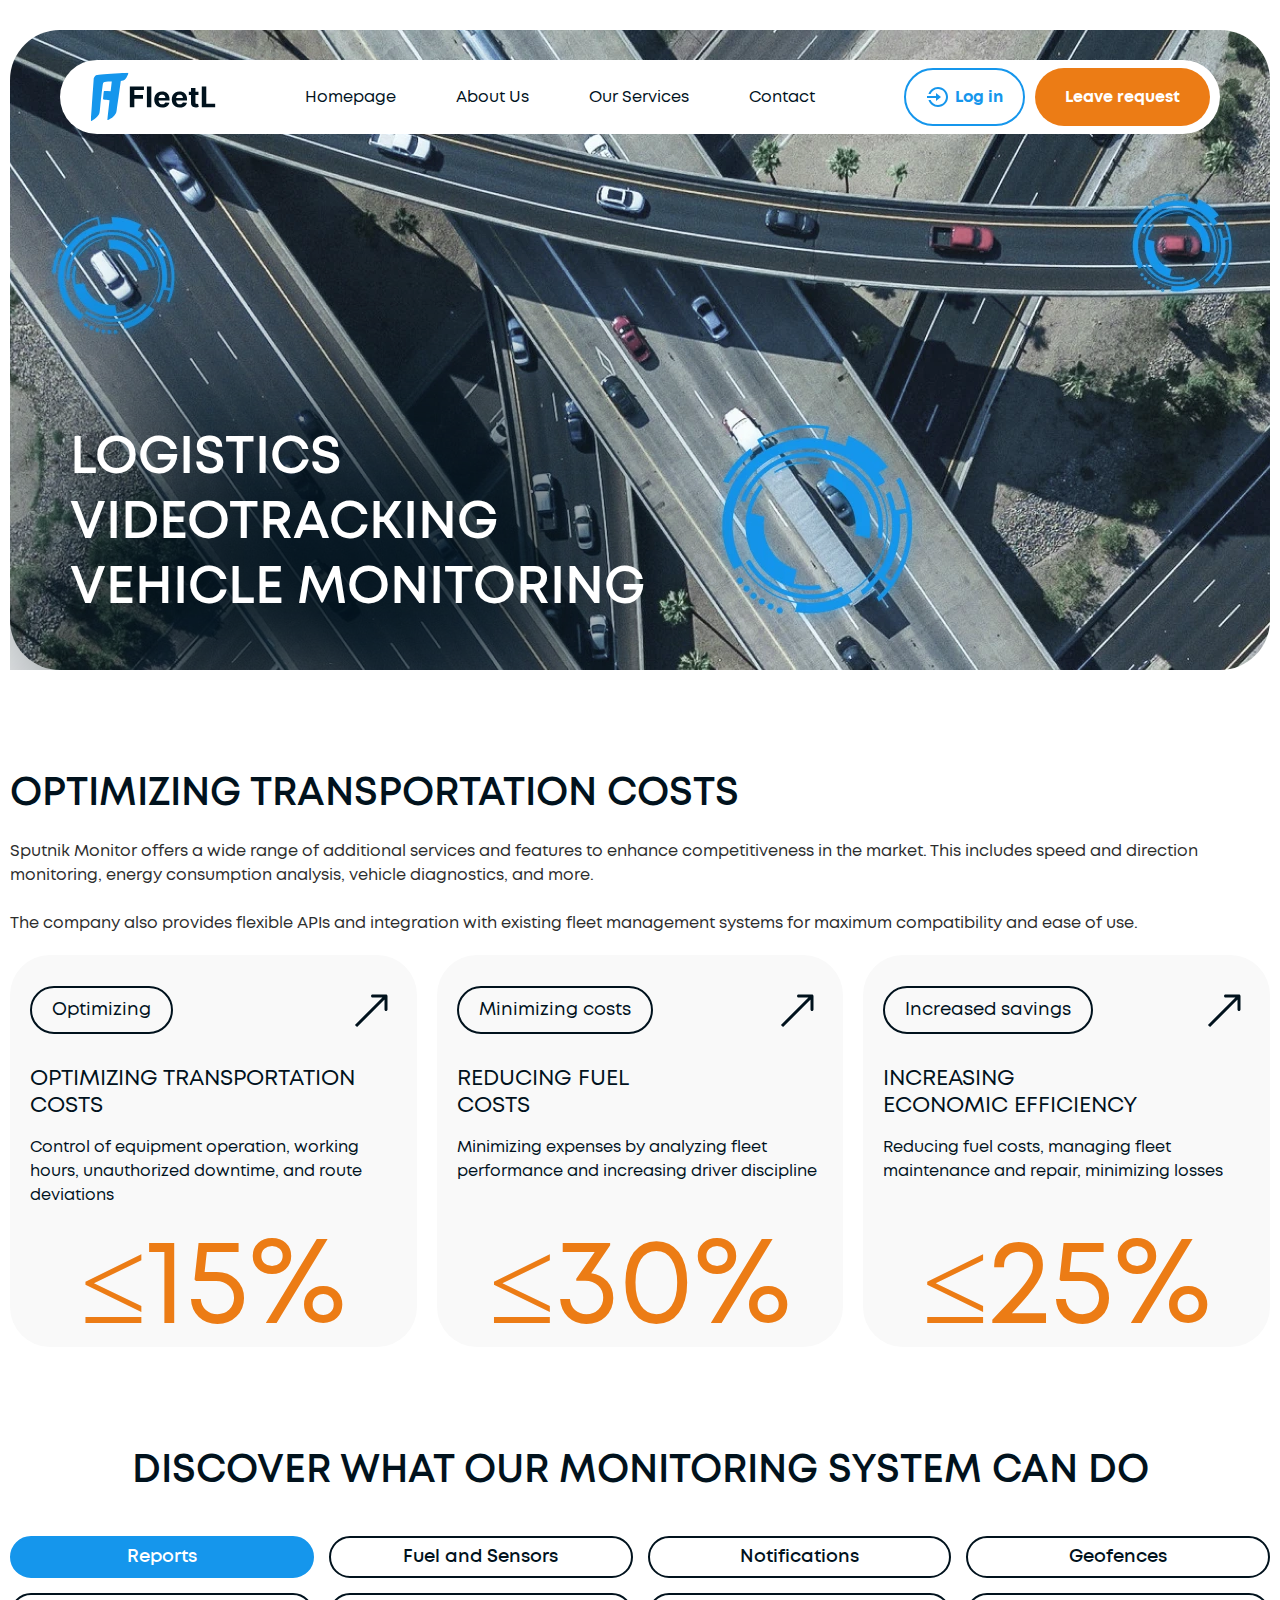
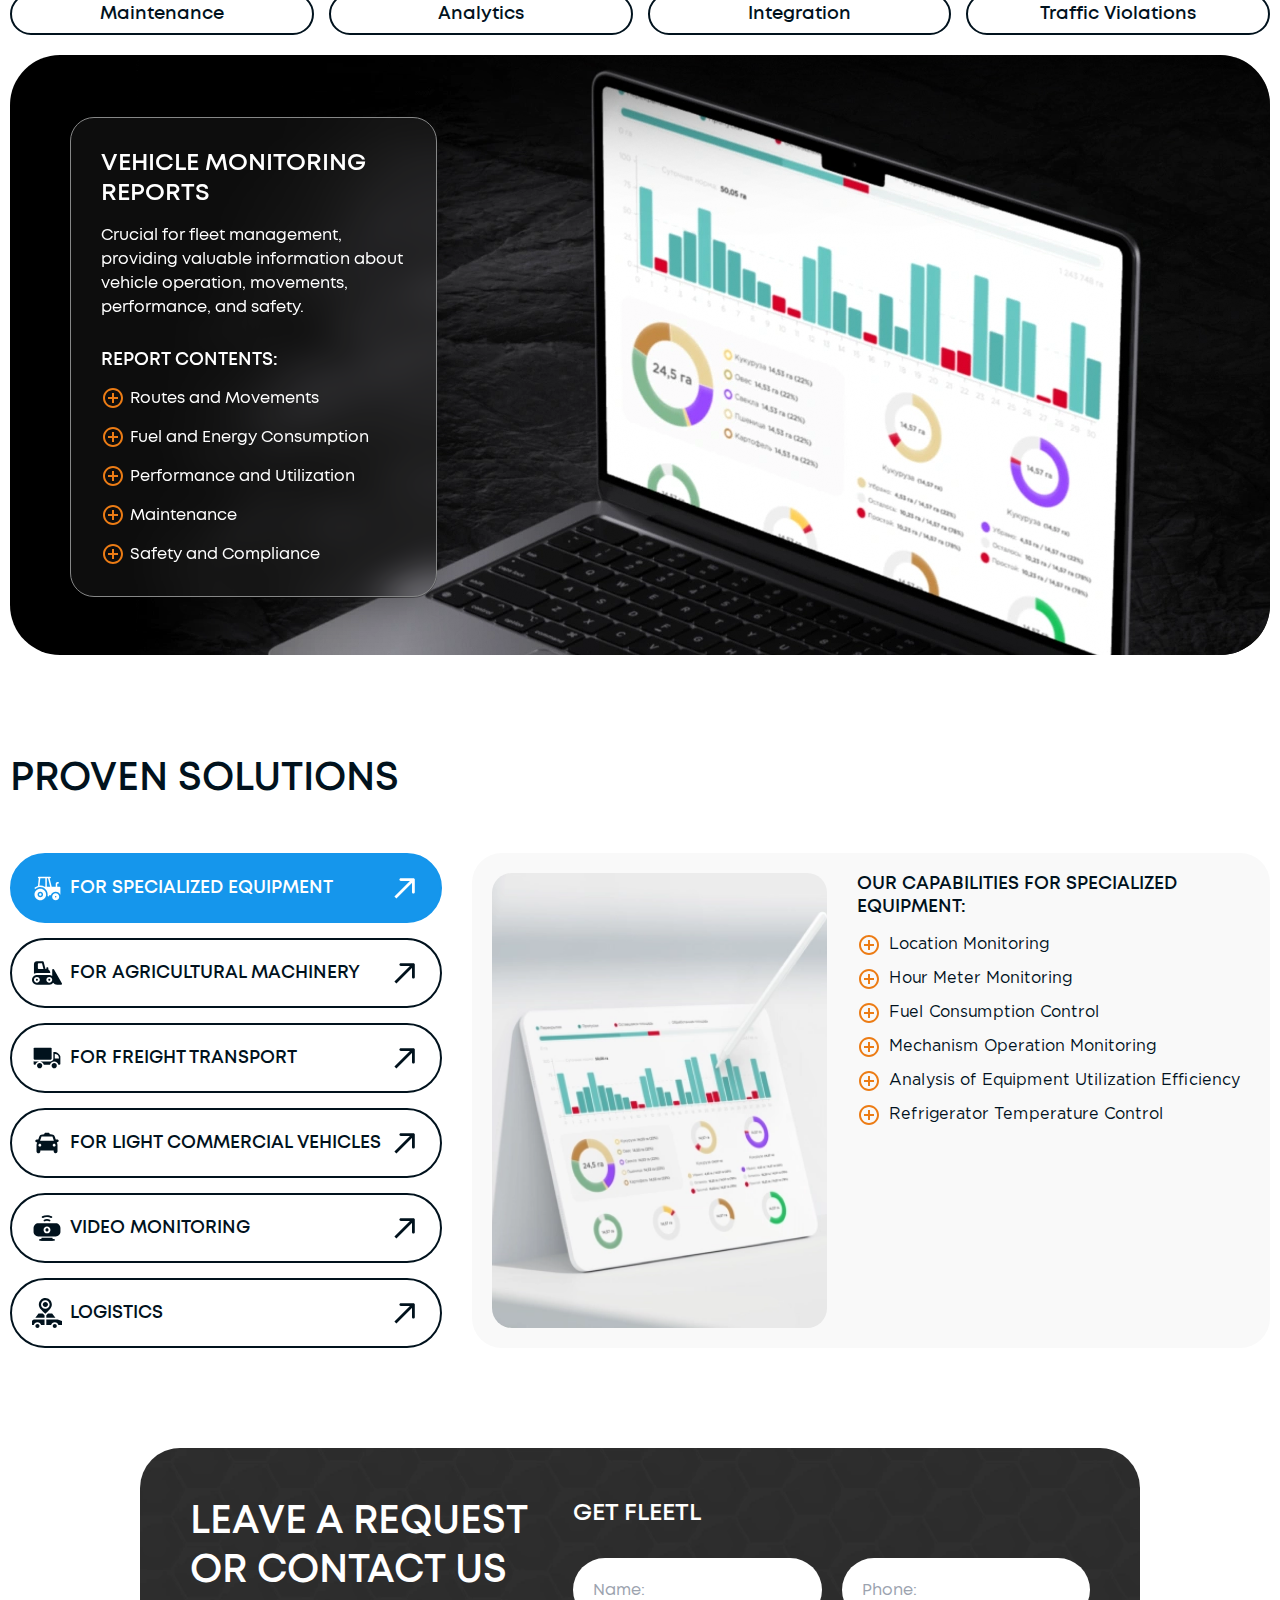
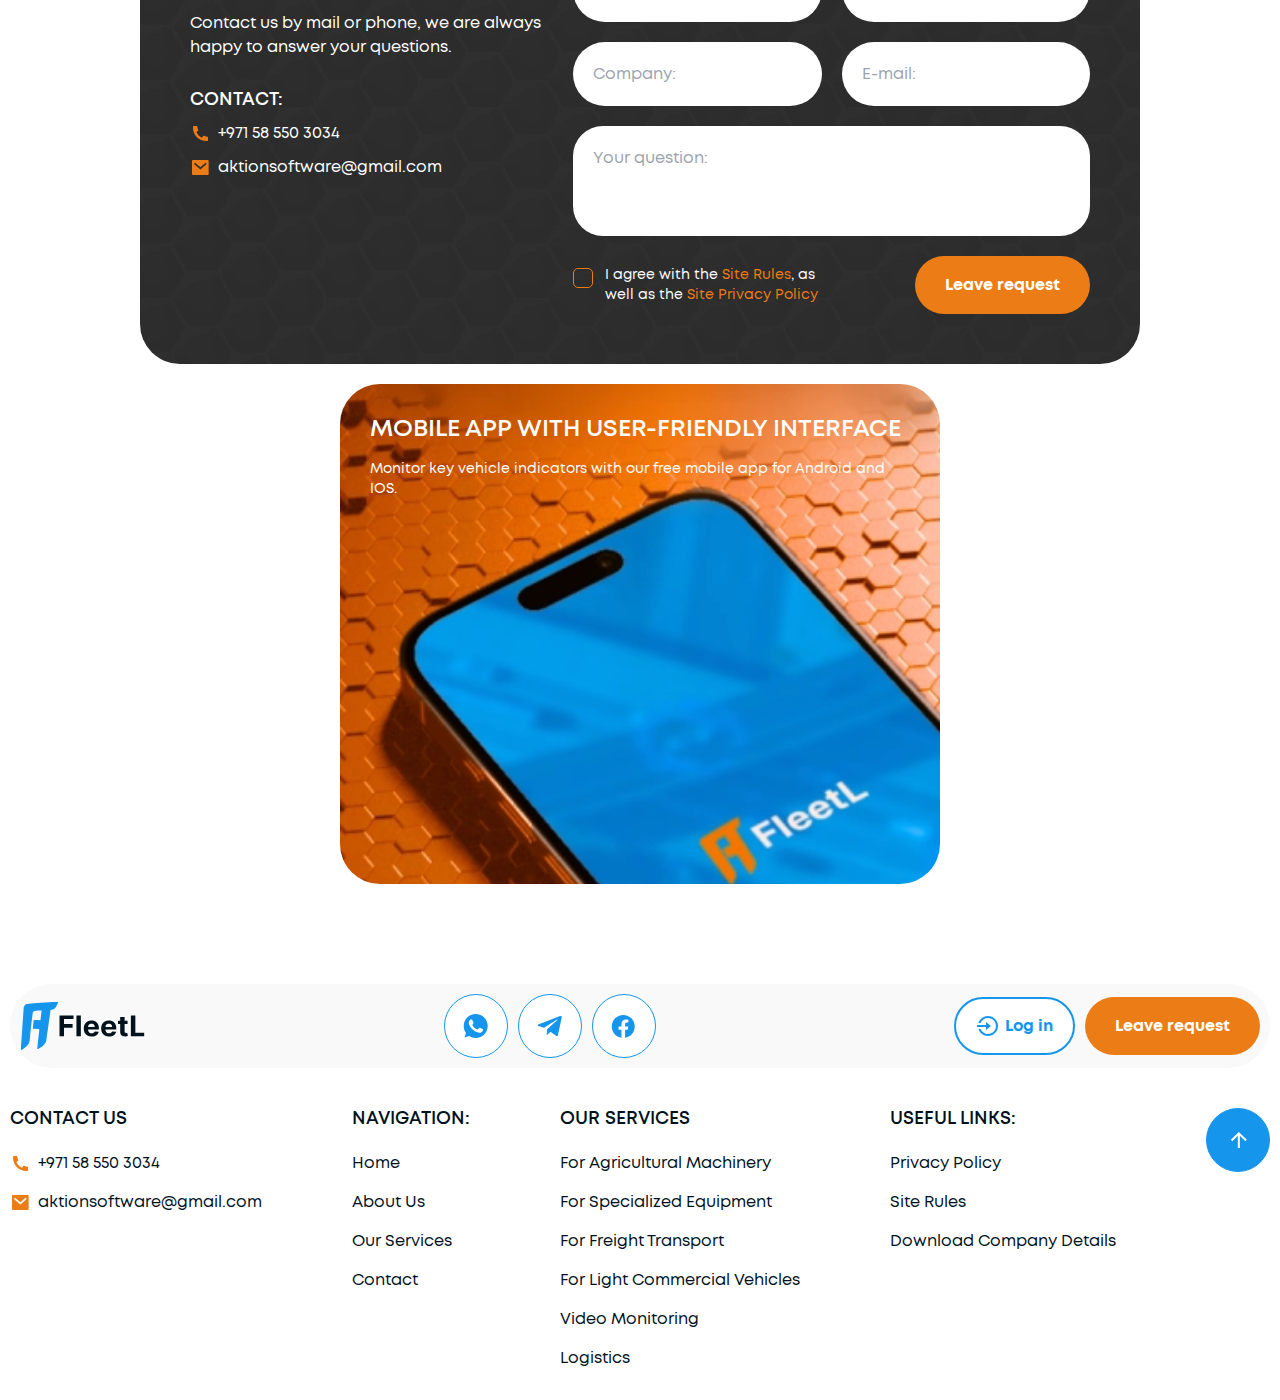
==== commit eedf719a: "change contacts info" ====
--- a/index.html
+++ b/index.html
@@ -2440,11 +2440,11 @@
                   >
                     <div class="flex flex-col gap-[10px]">
                       <h3 class="text-lg font-semibold uppercase leading-tight">
-                        Support:
+                        CONTACT:
                       </h3>
                       <a
                         class="flex items-center gap-2 transition-colors hover:text-mainorange"
-                        href="tel:+78003336883"
+                        href="tel:+971585503034"
                         ><svg
                           width="20"
                           height="20"
@@ -2457,11 +2457,11 @@
                             fill="#EC7C15"
                           />
                         </svg>
-                        +7 (800) 333-68-83</a
+                        +971 58 550 3034</a
                       >
                       <a
                         class="flex items-center gap-2 transition-colors hover:text-mainorange"
-                        href="mailto:ru.support@kgk-global.com"
+                        href="mailto:aktionsoftware@gmail.com"
                       >
                         <svg
                           width="20"
@@ -2475,10 +2475,10 @@
                             fill="#EC7C15"
                           />
                         </svg>
-                        ru.support@kgk-global.com</a
-                      >
+                        aktionsoftware@gmail.com
+                        </a>
                     </div>
-                    <div class="flex flex-col gap-[10px]">
+                    <!-- <div class="flex flex-col gap-[10px]">
                       <h3 class="text-lg font-semibold uppercase leading-tight">
                         SALES::
                       </h3>
@@ -2517,7 +2517,7 @@
                         </svg>
                         ru.sales@kgk-global.com</a
                       >
-                    </div>
+                    </div> -->
                   </div>
                 </div>
                 <!-- form -->
@@ -2552,7 +2552,7 @@
                       placeholder="E-mail:"
                     />
                     <textarea
-                      placeholder="Your question"
+                      placeholder="Your question:"
                       class="col-span-2 min-h-[110px] resize-none rounded-[30px] bg-white p-5 text-base leading-[24px] outline-none"
                     ></textarea>
                     <div
@@ -2738,7 +2738,7 @@
                 class="mt-5 flex flex-col gap-[15px] text-base leading-[24px]"
               >
                 <li>
-                  <a href="tel:+78003336883" class="flex items-center gap-2">
+                  <a href="tel:+971585503034" class="flex items-center gap-2">
                     <svg
                       class="shrink-0"
                       width="20"
@@ -2752,12 +2752,12 @@
                         fill="#EC7C15"
                       />
                     </svg>
-                    +7 (800) 333-68-83
+                    +971 58 550 3034
                   </a>
                 </li>
                 <li>
                   <a
-                    href="mailto:ru.support@kgk-global.com"
+                    href="mailto:aktionsoftware@gmail.com"
                     class="flex items-center gap-2"
                   >
                     <svg
@@ -2773,10 +2773,10 @@
                         fill="#EC7C15"
                       />
                     </svg>
-                    ru.support@kgk-global.com
+                    aktionsoftware@gmail.com
                   </a>
                 </li>
-                <li>
+                <!-- <li>
                   <a href="tel:+74956680998" class="flex items-center gap-2">
                     <svg
                       class="shrink-0"
@@ -2830,7 +2830,7 @@
                     />
                   </svg>
                   Russia, Moscow, Leninsky Prospect, d. 137, building 1
-                </li>
+                </li> -->
               </ul>
             </div>
             <!-- col -->
